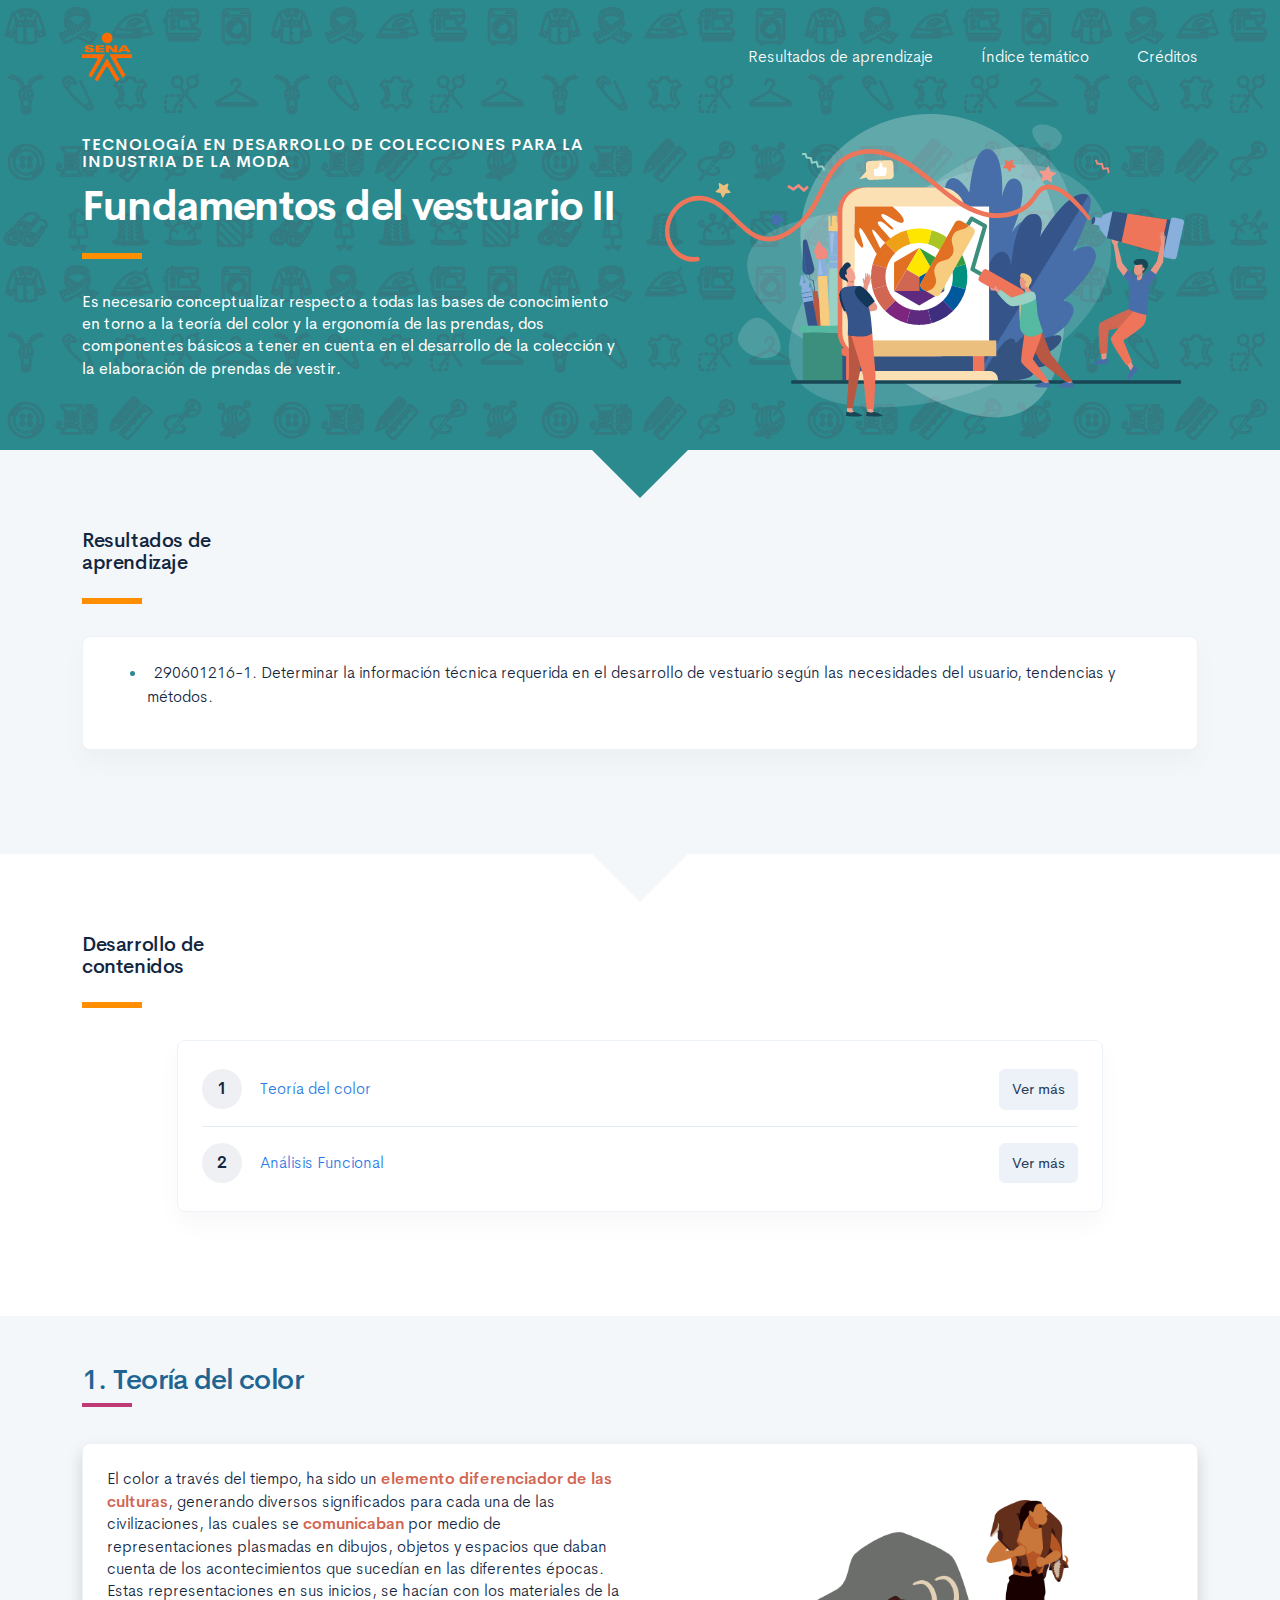
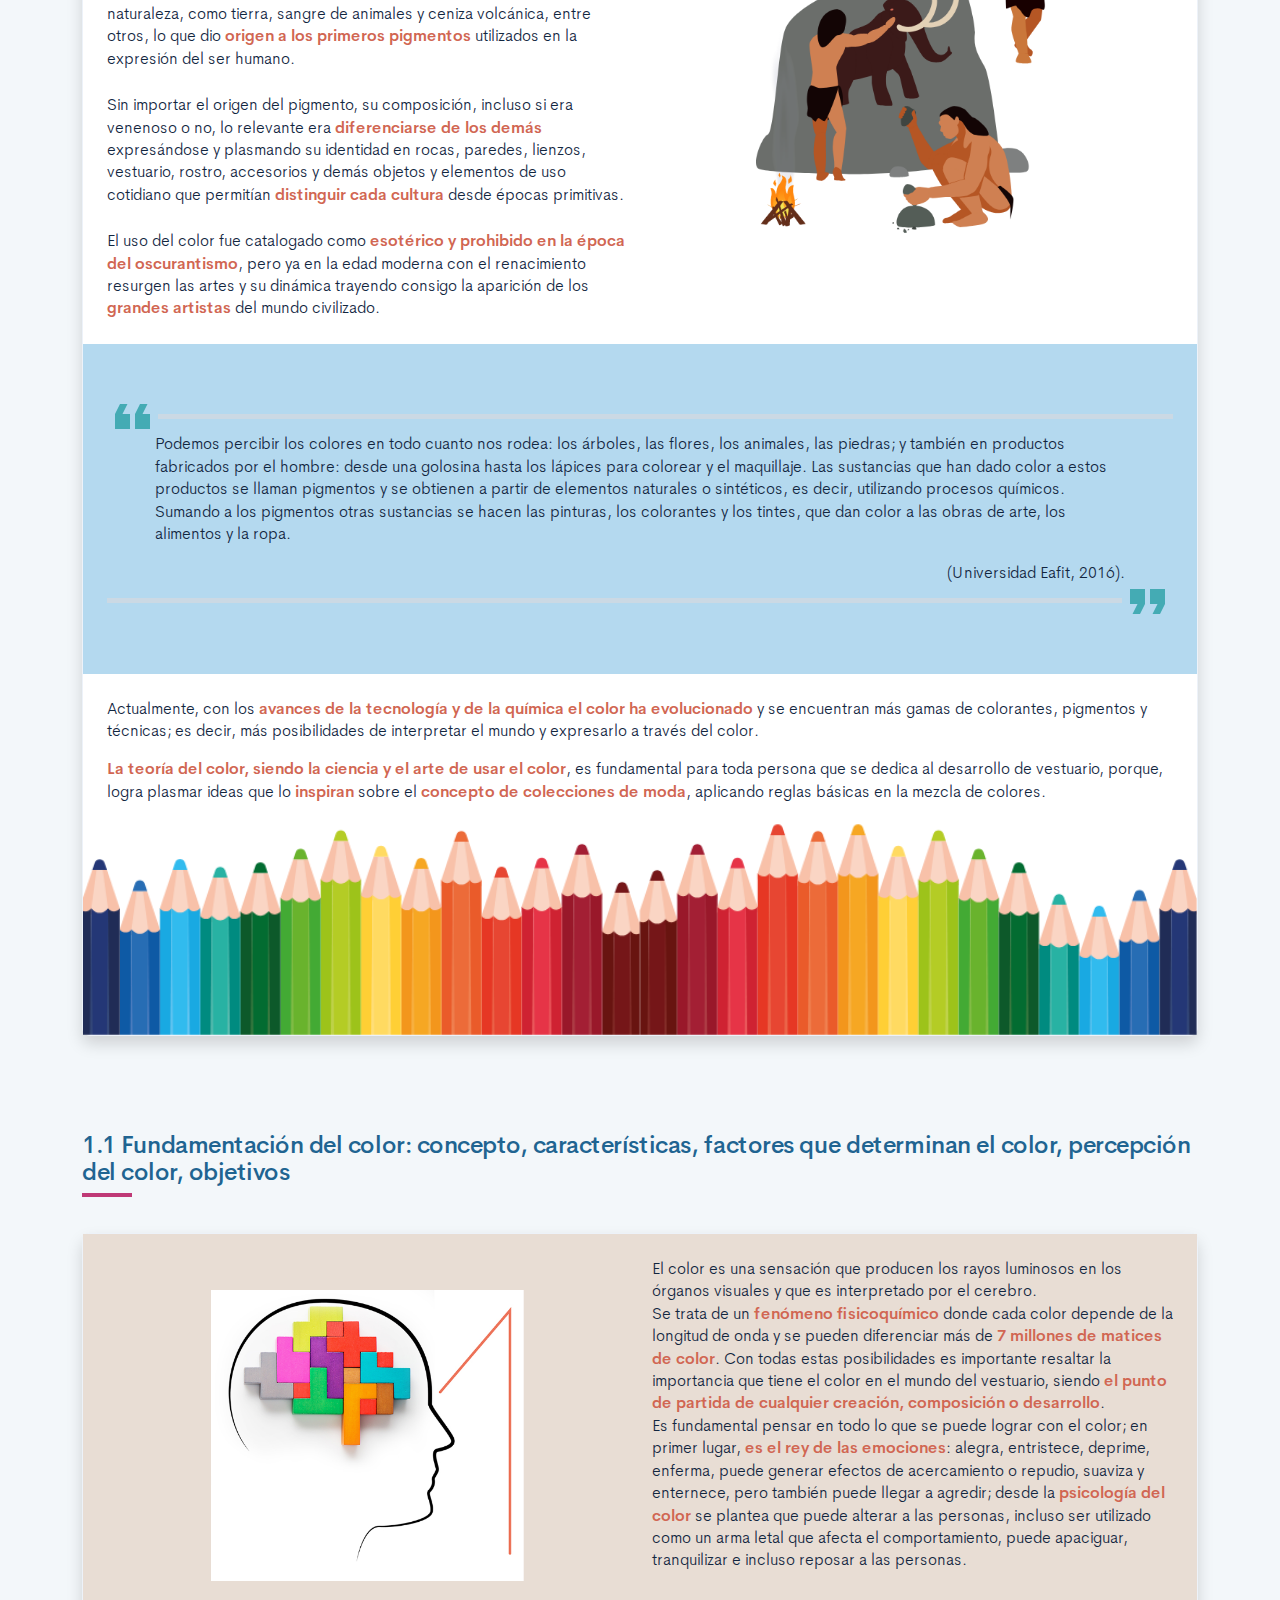
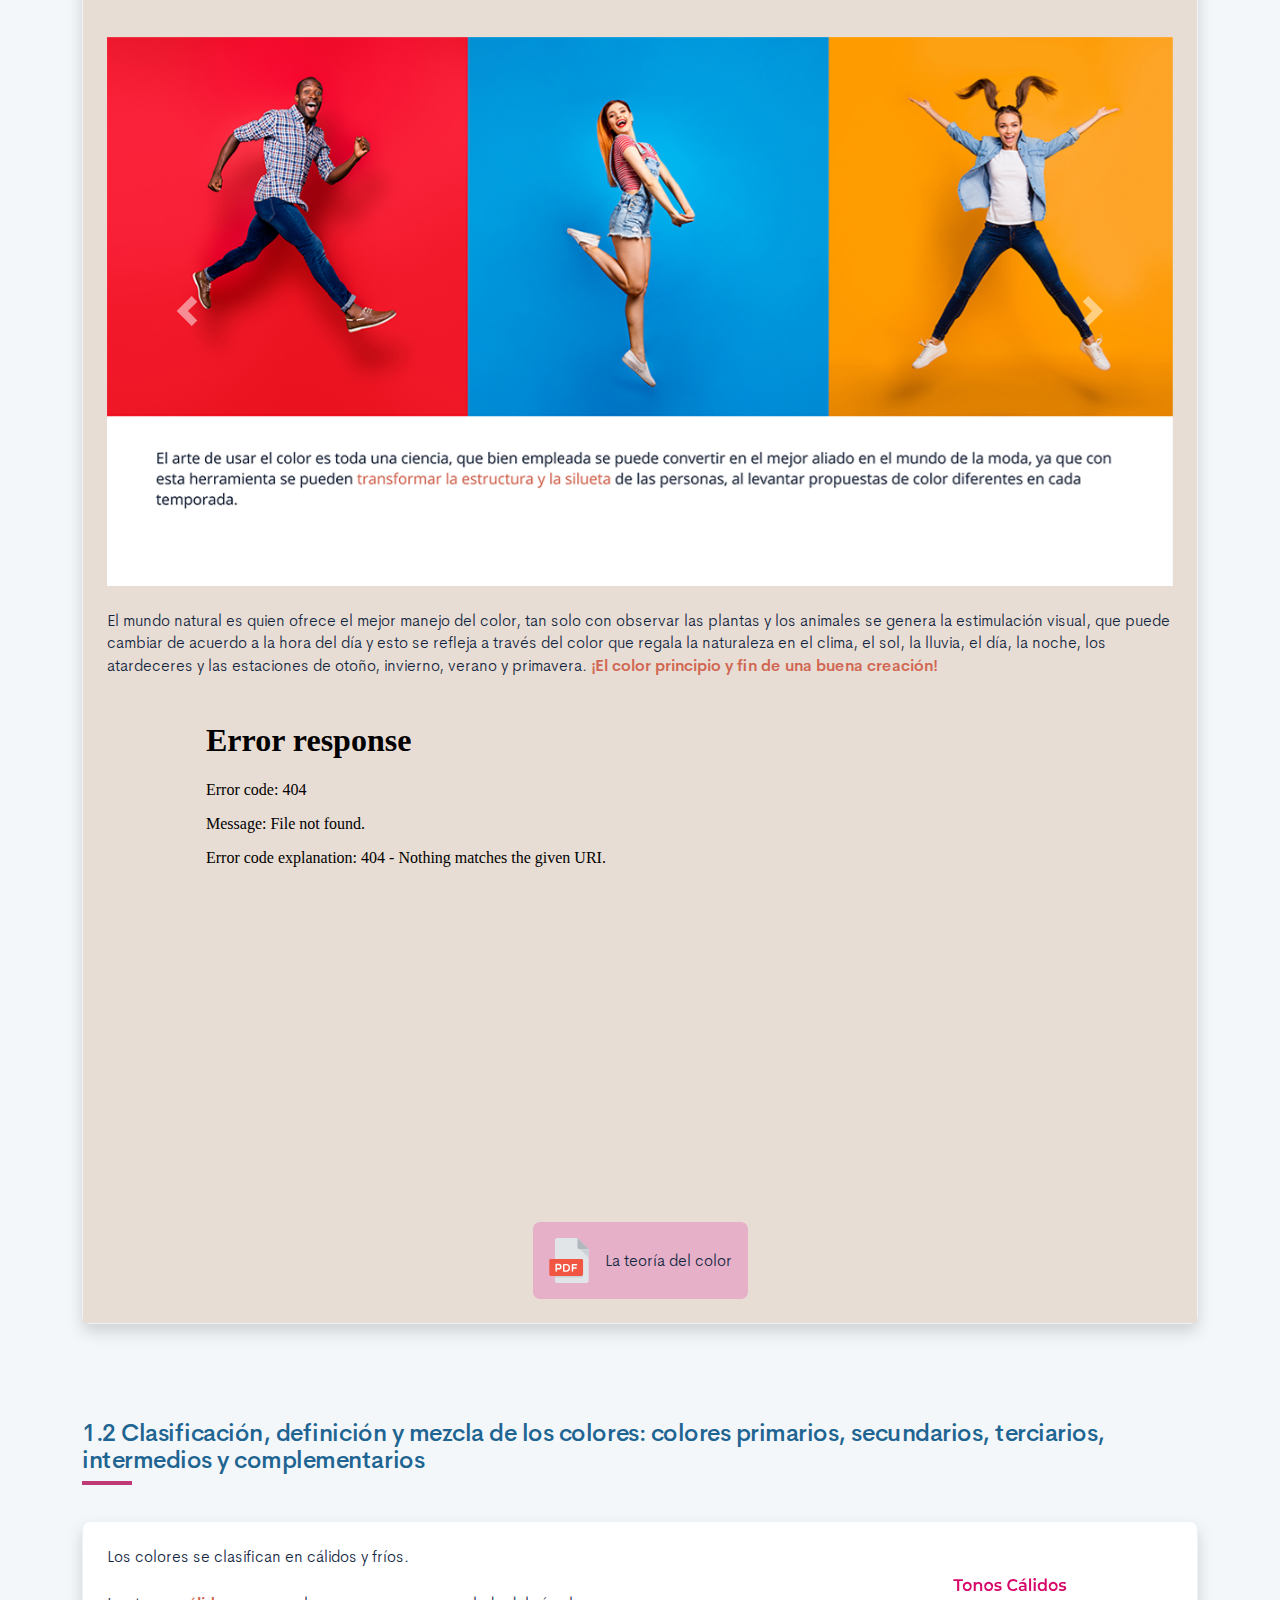
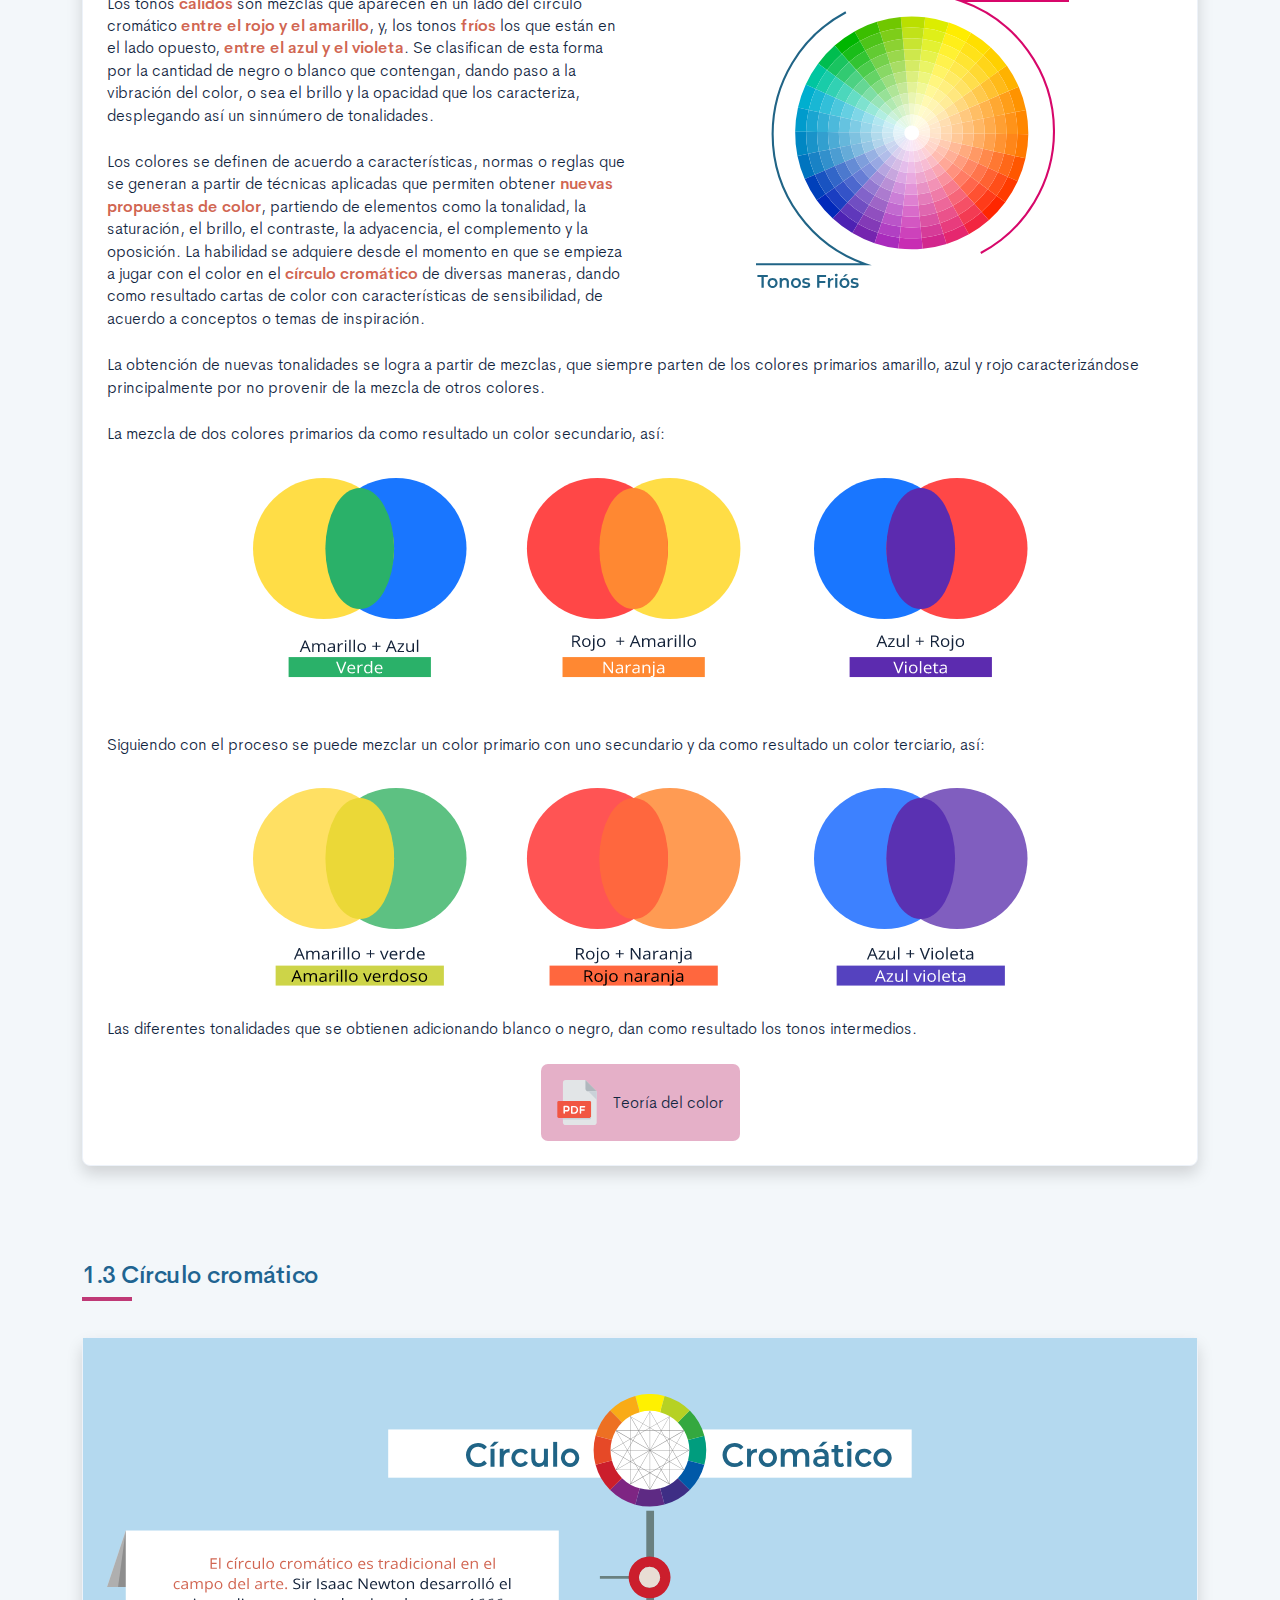
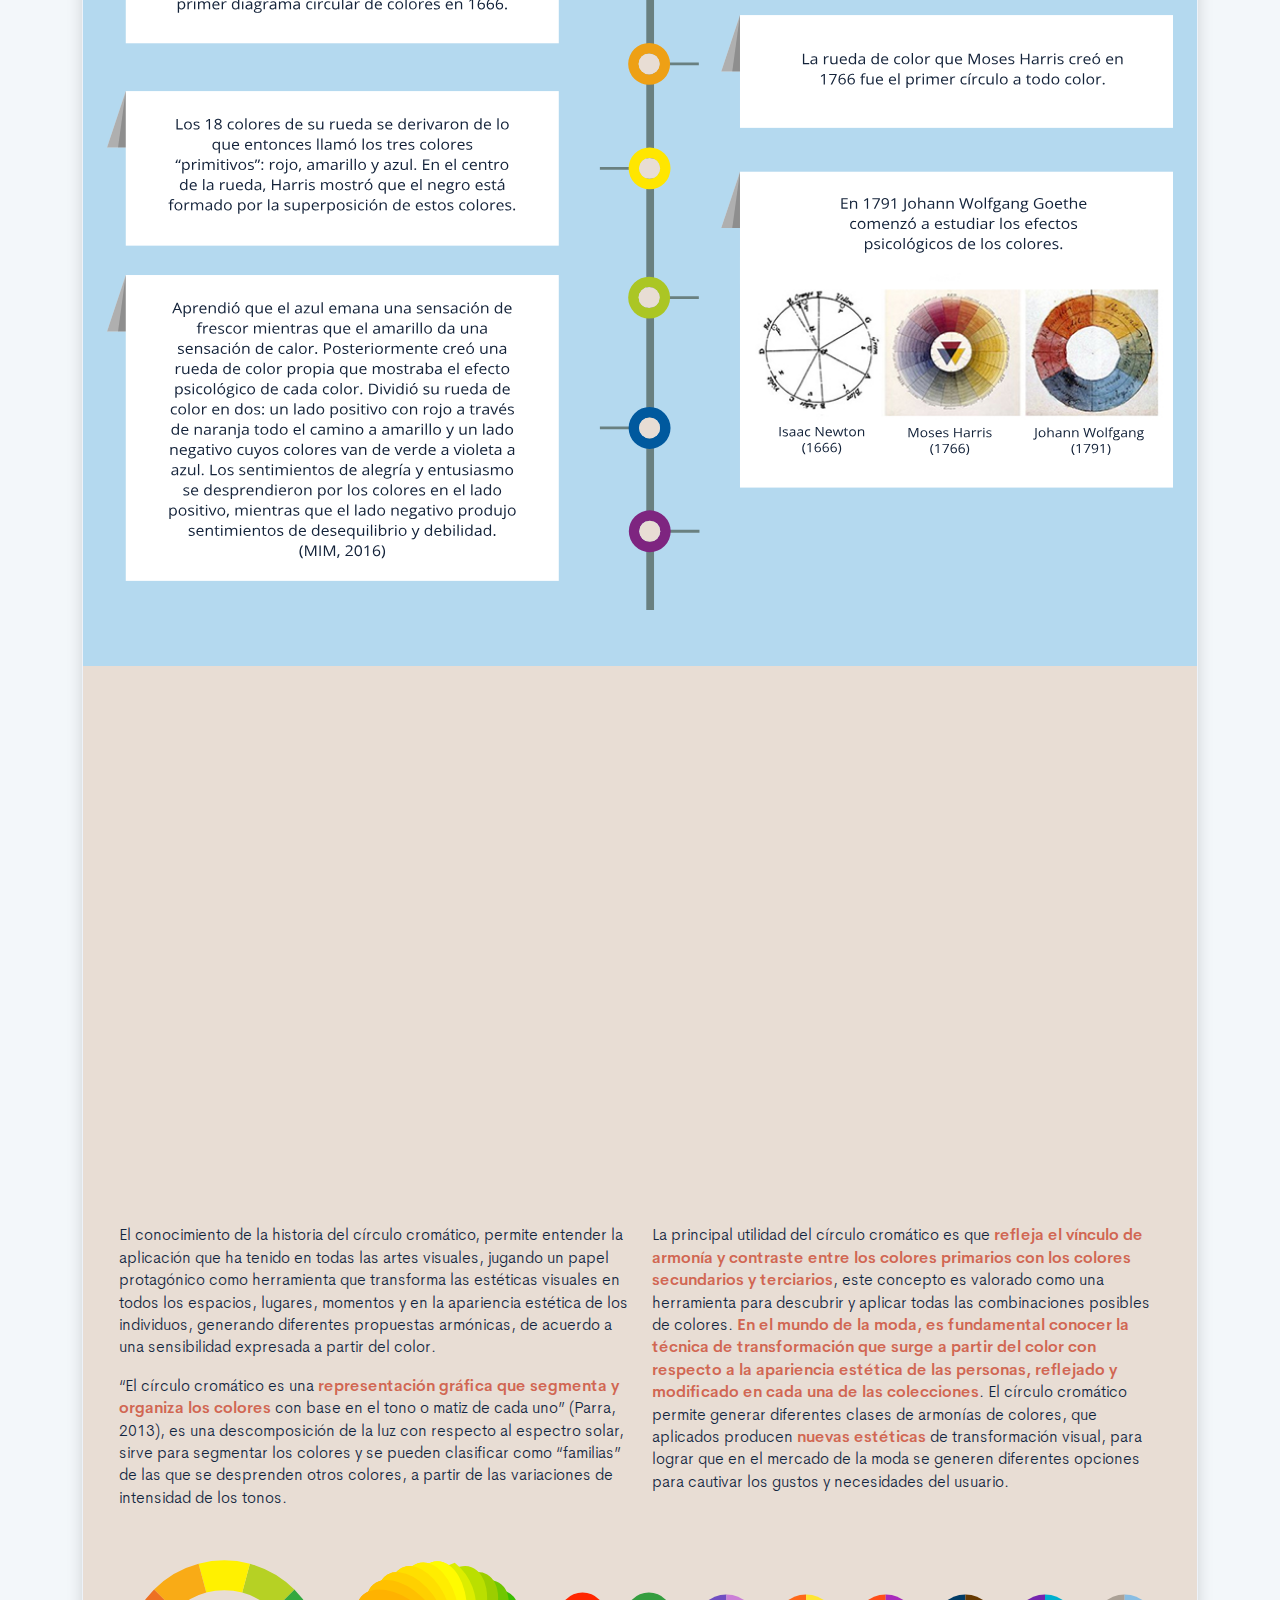
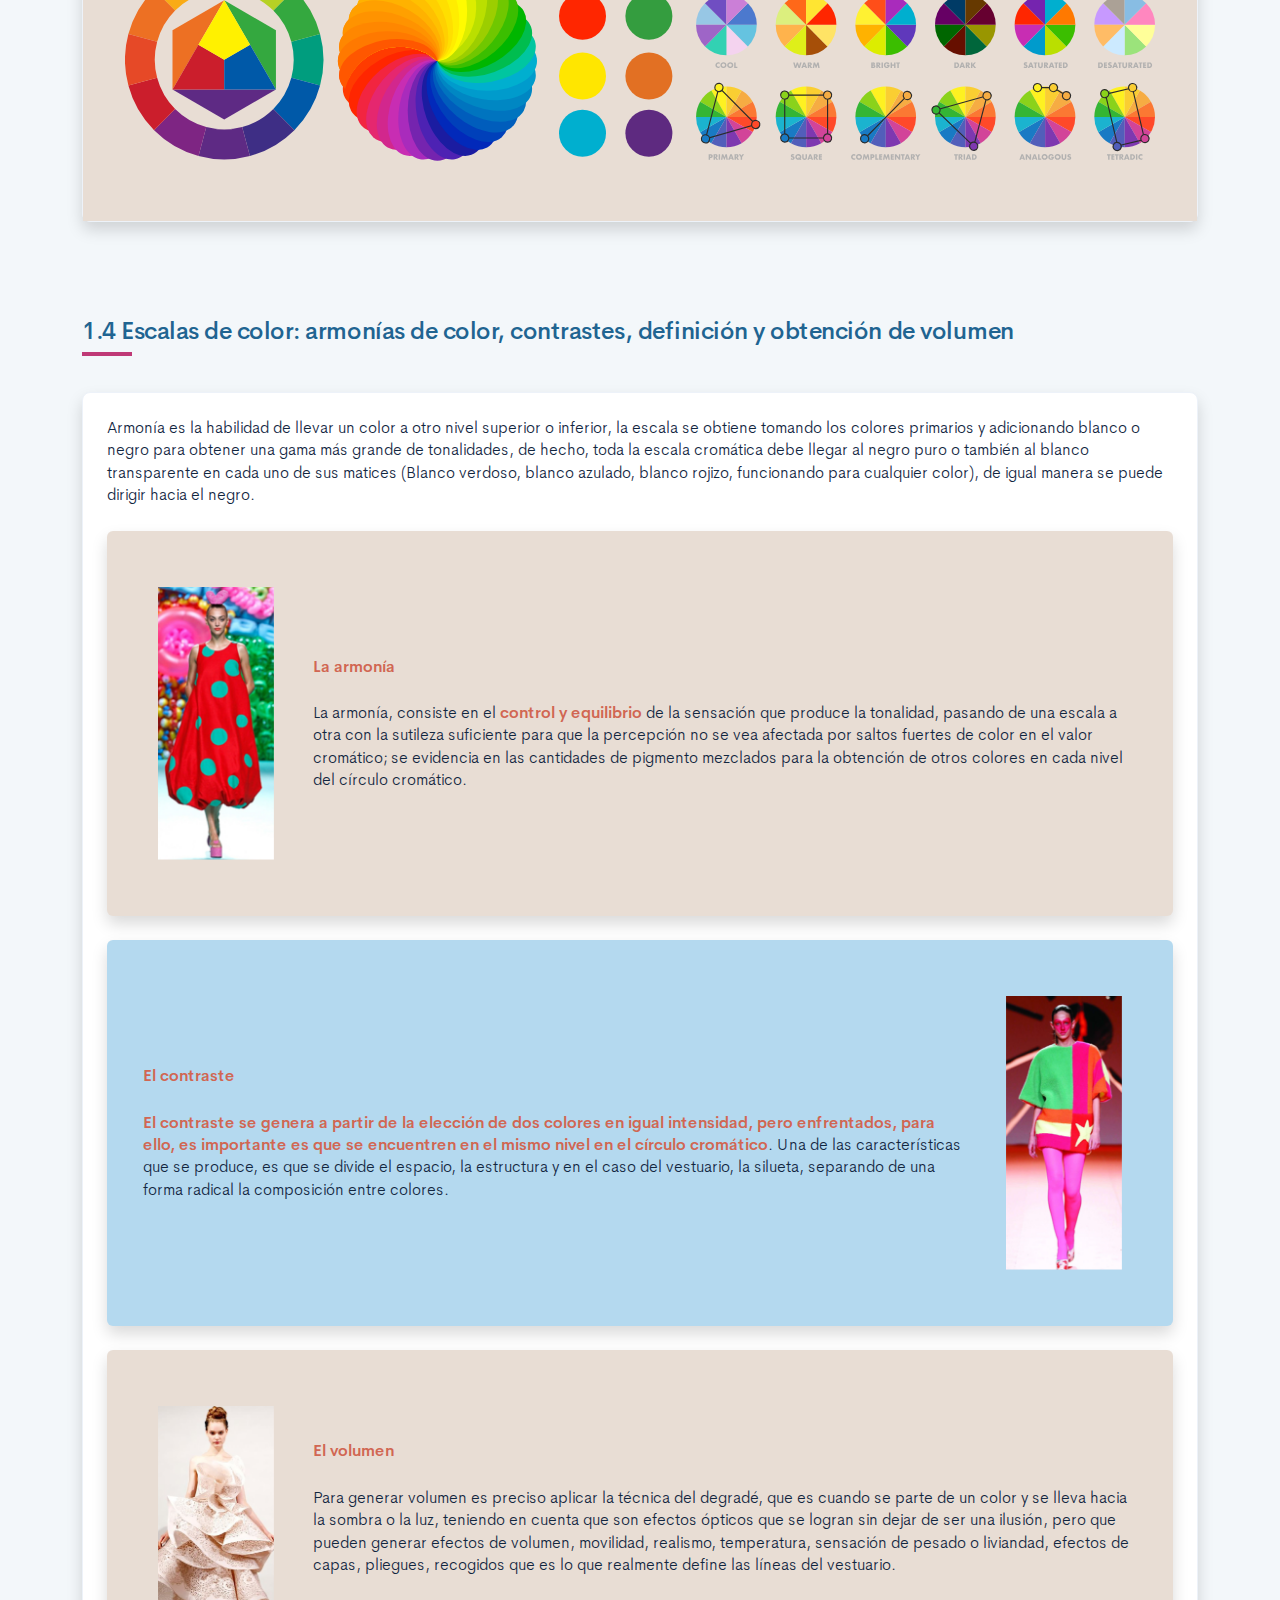
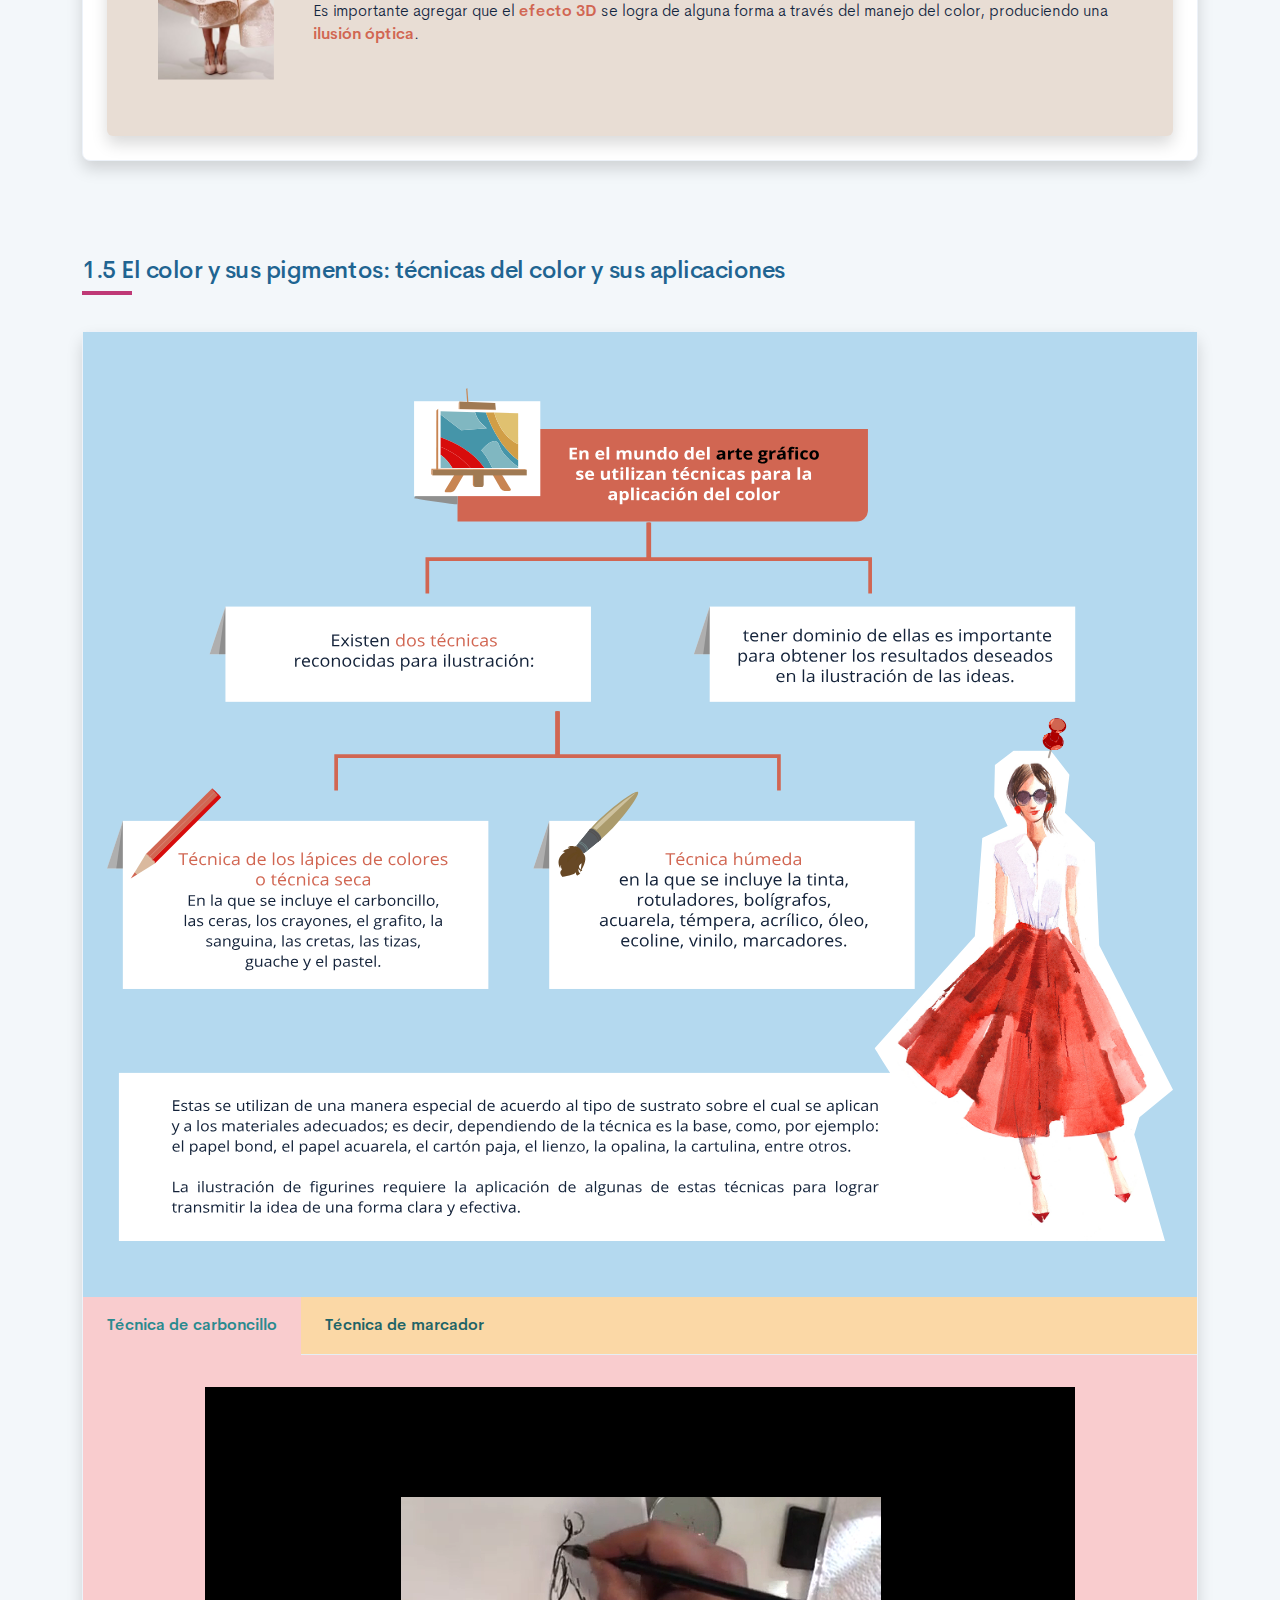
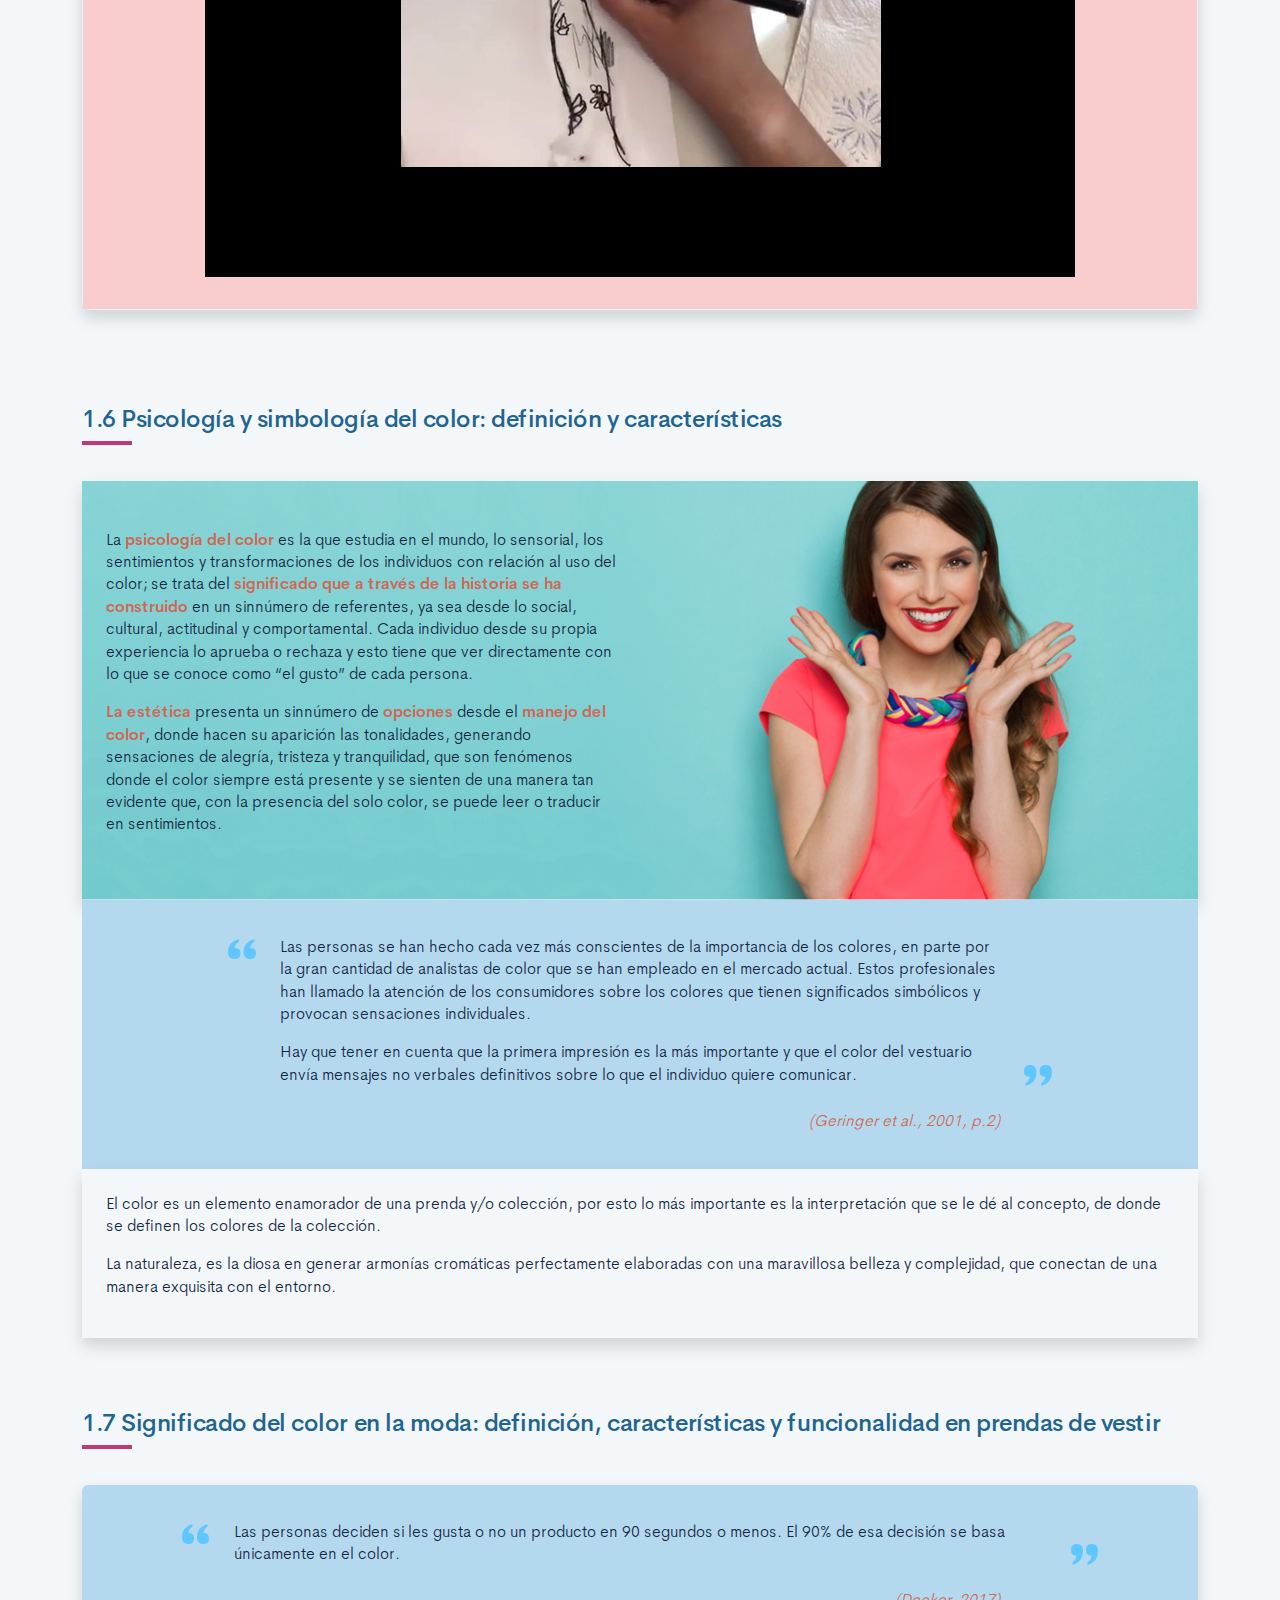
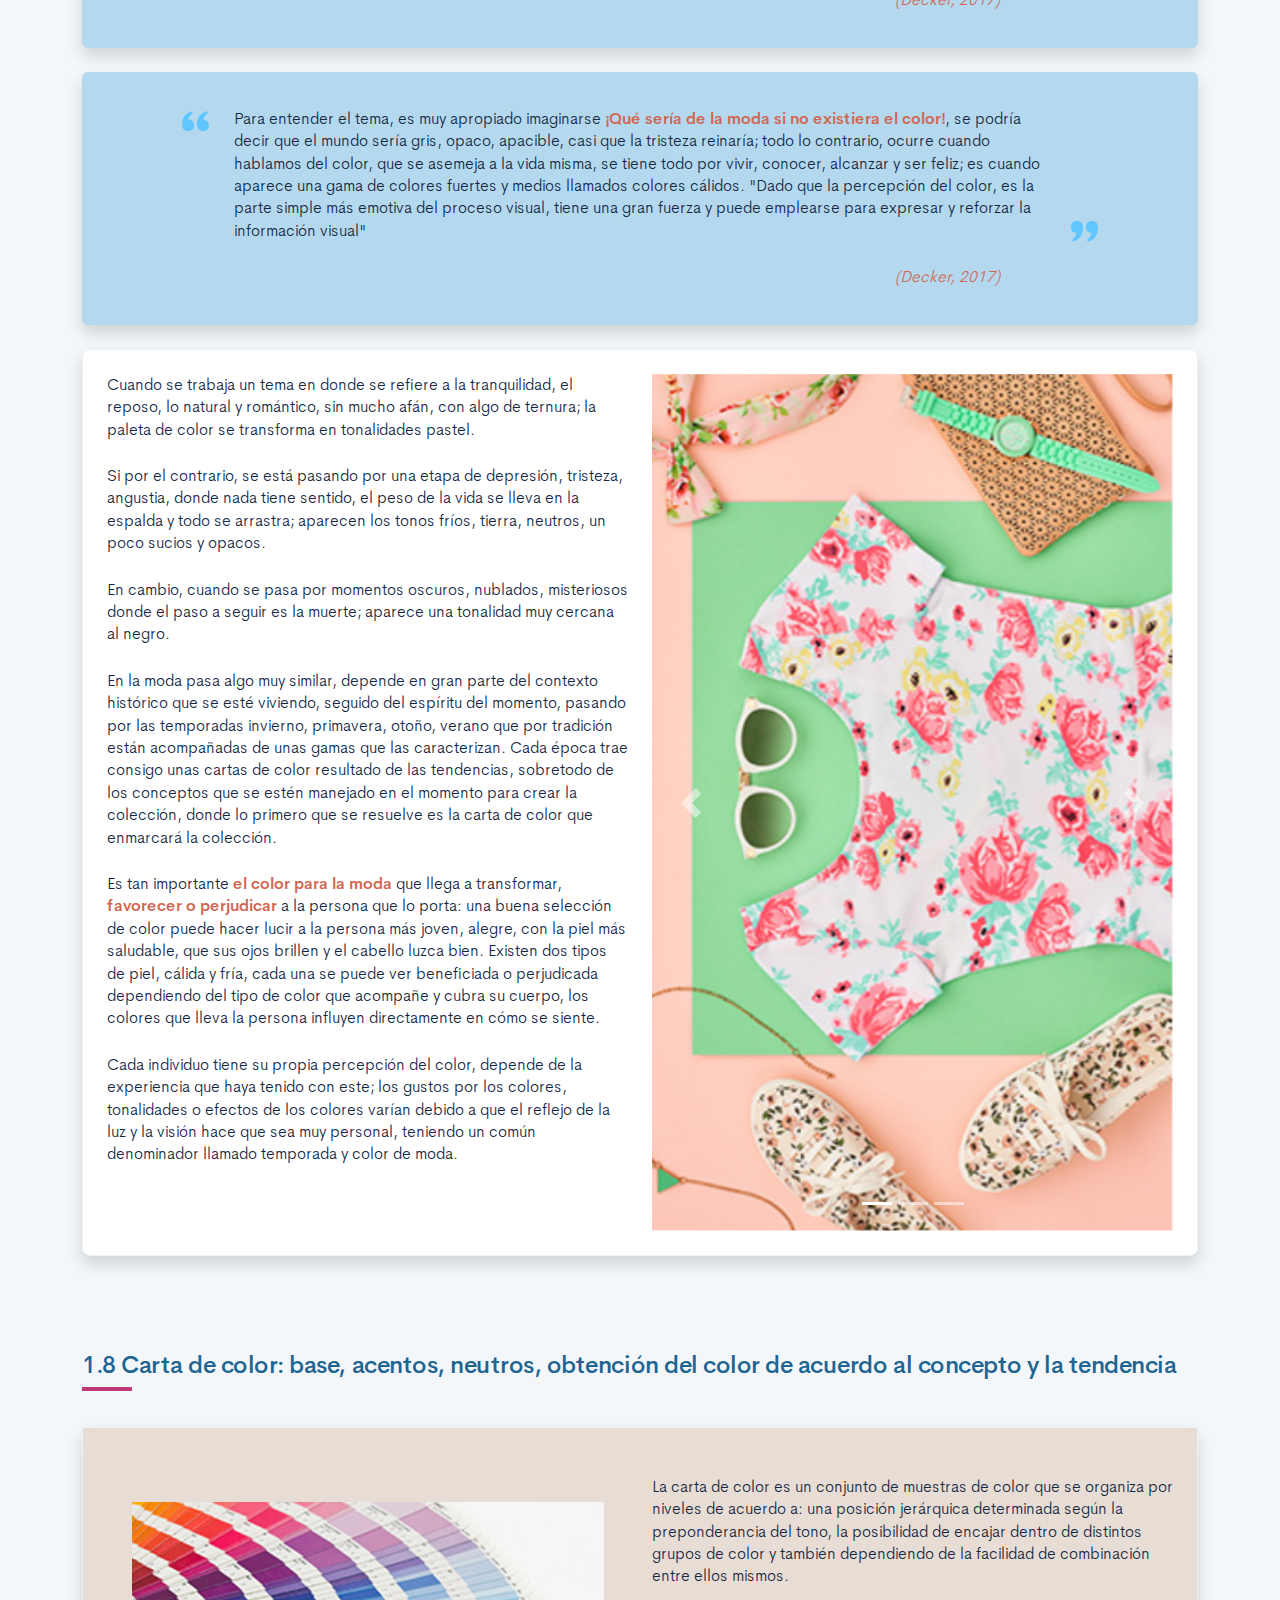
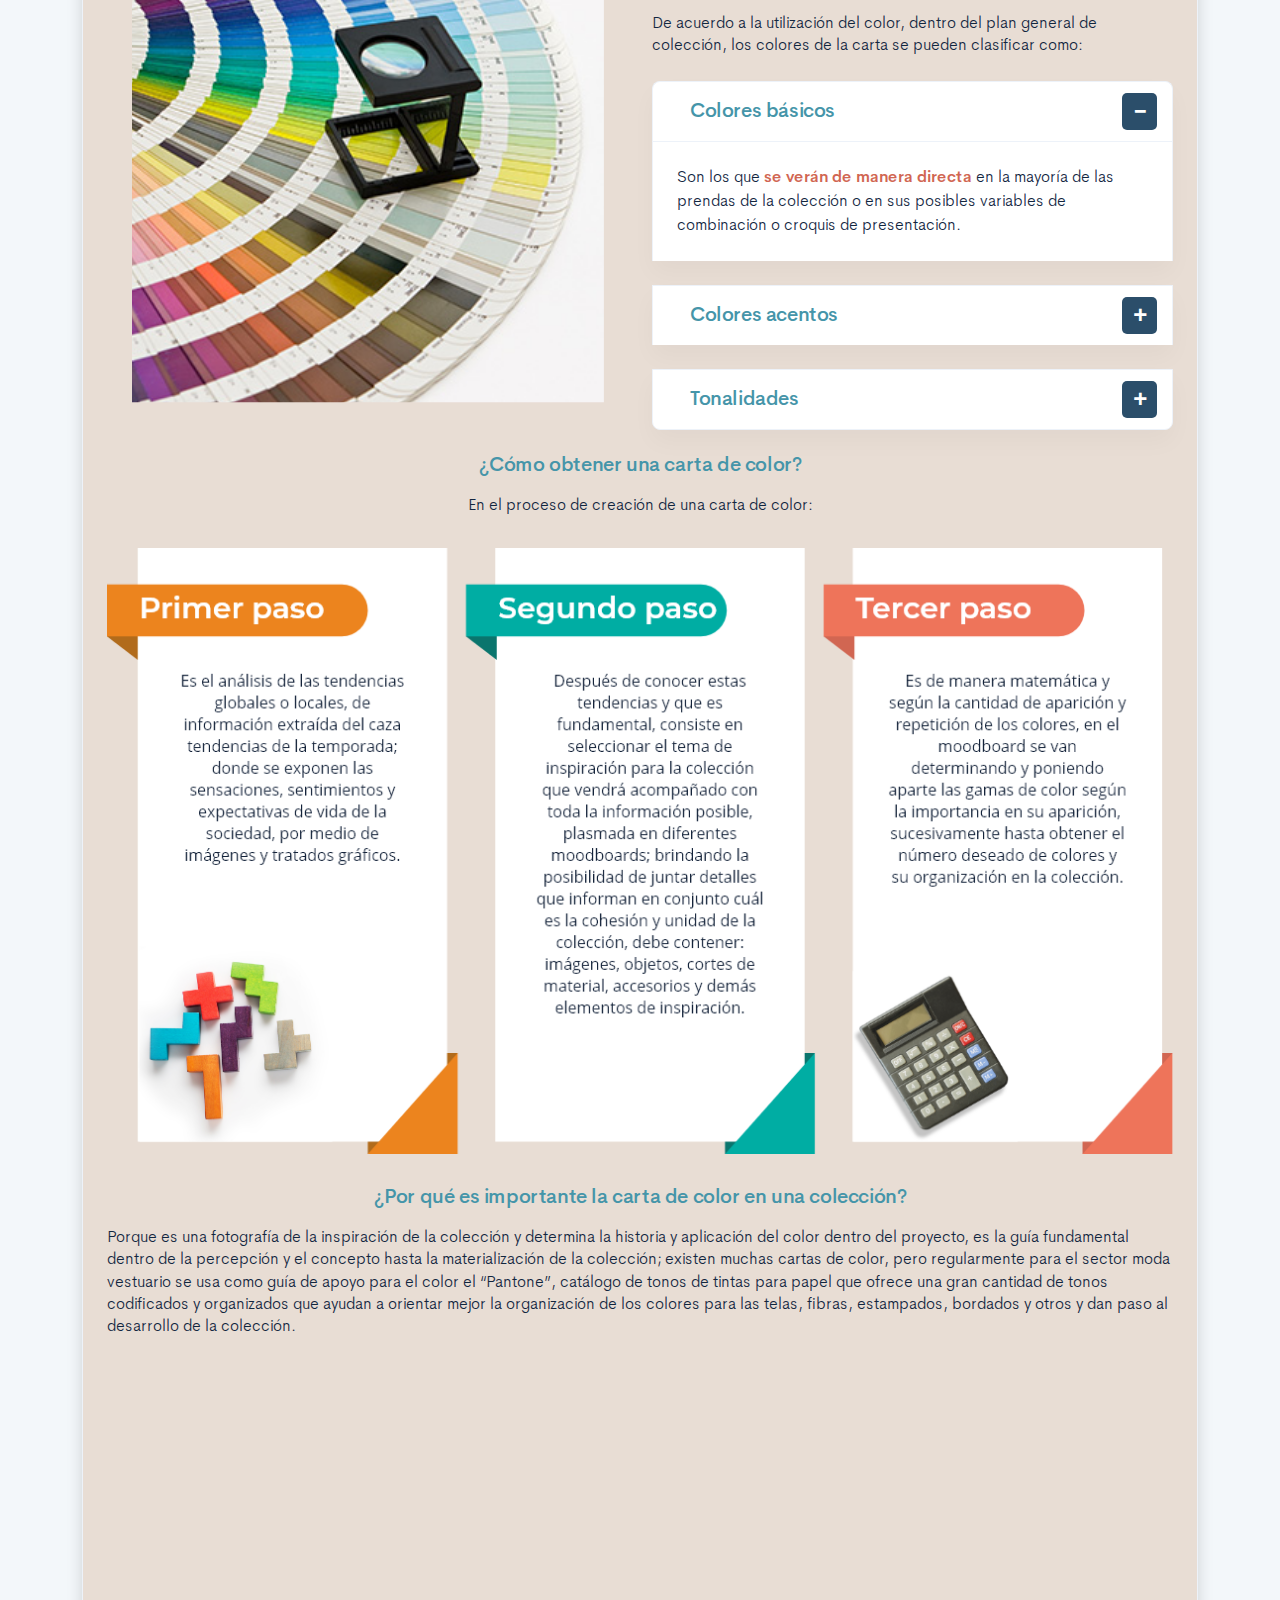
==== public/material.html @ 7e15c2d4 "Desarrollo" ====
<!DOCTYPE html>
<html lang="es">
    <head>
        <meta charset="UTF-8">
        <meta name="viewport" content="width=device-width, user-scalable=no, initial-scale=1.0, maximum-scale=1.0, minimum-scale=1.0">
        <title>Fundamentos del vestuario II</title>
        <meta meta name="description" content="Es necesario conceptualizar respecto a todas las bases de conocimiento en torno a la teoría del color y la ergonomía de las prendas, dos componentes básicos a tener en cuenta en el desarrollo de la colección y la elaboración de prendas de vestir.">
        <link rel="icon" type="image/svg+xml" href="assets/images/logos/senaLogo.svg">
        <link rel="stylesheet" href="assets/fonts/feather/feather.css">
        <link rel="stylesheet" href="assets/fonts/fontawesome/css/font-awesome.css">
        <link href="assets/css/fancybox.css" rel="stylesheet">
        <link href="assets/css/animate.css" rel="stylesheet">
        <link rel="stylesheet" href="assets/css/main.css">
    </head>
    <body class="theme-dark page-header-textura" id="page-home">
        <header class="curso-presentacion page-header" id="CursoPresentacion">
            <div class="page-textura">
                <div class="container">
                    <div class="curso-topbar justify-content-center justify-content-md-between"><a class="curso-topbar__logo"><svg xmlns="http://www.w3.org/2000/svg" width="168.273" height="164.177" viewBox="0 0 168.273 164.177">
                                <path id="SENA_LOGO" data-name="SENA LOGO" d="M85.349,1a18.09,18.09,0,1,0,18.09,18.09h0A18.1,18.1,0,0,0,85.349,1ZM25.617,42.983a33.722,33.722,0,0,0-9.386,1.024,11.156,11.156,0,0,0-5.12,2.56A5.346,5.346,0,0,0,10.086,52.2c.683,1.707,2.56,2.9,4.608,3.584,4.437,1.536,9.386,1.877,13.994,2.731a5.1,5.1,0,0,1,2.389,1.024,1.369,1.369,0,0,1-.683,2.048,9.146,9.146,0,0,1-5.291.683A8.354,8.354,0,0,1,20.5,61.244a1.962,1.962,0,0,1-.853-2.389H9.233A7.663,7.663,0,0,0,10.6,63.463a7.59,7.59,0,0,0,4.267,2.389A28.541,28.541,0,0,0,23.4,66.876,52.426,52.426,0,0,0,35,66.023a11.043,11.043,0,0,0,5.8-2.9,5.358,5.358,0,0,0-1.365-8.533,21.267,21.267,0,0,0-5.8-2.048c-3.072-.683-5.973-1.024-9.045-1.536a9.114,9.114,0,0,1-3.072-.853,1.226,1.226,0,0,1,0-2.219,9.369,9.369,0,0,1,4.437-.683,10.554,10.554,0,0,1,4.608.853A1.877,1.877,0,0,1,31.59,49.81h9.9a5.669,5.669,0,0,0-1.195-3.584A8.875,8.875,0,0,0,35.515,43.5c-3.584-.341-6.827-.512-9.9-.512Zm21.333.683V67.217H75.792V62.1H57.531V57.489H73.744V52.54H57.531V48.786H75.109v-5.12Zm47.615,0H81.253V67.217H91.322V51.346l13.824,15.872h13.824V43.666H108.9v15.7Zm42.495,0L120.676,67.217h10.581l2.56-4.267H150.2l2.389,4.267h11.776l-15.53-23.551ZM142.35,49.3l5.12,8.533h-10.41ZM.7,74.044l.171,12.8L49,86.673c2.389.512,3.925,2.048,3.413,5.8l-29.7,51.711,9.557,9.045L78.01,74.044Zm91.646,0L137.4,152.89l9.9-8.874L117.433,92.3c-.512-3.584.853-5.291,3.413-5.8l48.127.171V74.044ZM84.837,87.185,42.512,159.546l11.264,5.461,28.159-47.615a4.283,4.283,0,0,1,2.9-1.195,4.681,4.681,0,0,1,3.072,1.195l28.159,47.786,11.605-5.973Z" transform="translate(-0.7 -1)" fill="#FF6B00" />
                            </svg>
                        </a><a class="curso-topbar__menubar collapsed btn-menu-responsive d-none" data-toggle="collapse" href="#curso-topbar__nav" aria-expanded="false"><span></span><span></span><span></span></a>
                        <nav class="curso-topbar__nav collapse show d-none d-md-block" id="curso-topbar__nav">
                            <ul class="curso-topbar__list">
                                <li class="curso-topbar__item"><a class="curso-topbar__link text-white" href="#ResultadosAprendizaje"><span>Resultados de aprendizaje</span></a></li>
                                <li class="curso-topbar__item"><a class="curso-topbar__link text-white" href="#IndiceTematico"><span>Índice temático</span></a></li>
                                <li class="curso-topbar__item"><a class="curso-topbar__link text-white" href="#Creditos"><span>Créditos</span></a></li>
                            </ul>
                        </nav>
                    </div>
                    <div class="curso-portada">
                        <div class="row align-items-center">
                            <div class="col-12 col-lg-6">
                                <h3 class="curso-subtitulo" id="curso-titulo-componente">Tecnología en desarrollo de colecciones para la industria de la moda</h3>
                                <h1 class="curso-titulo" id="curso-titulo-tema">Fundamentos del vestuario II</h1>
                                <div class="brand-line-primary"></div>
                                <p class="curso-descripcion">Es necesario conceptualizar respecto a todas las bases de conocimiento en torno a la teoría del color y la ergonomía de las prendas, dos componentes básicos a tener en cuenta en el desarrollo de la colección y la elaboración de prendas de vestir.</p>
                            </div>
                            <div class="col-12 col-lg-6 text-center">
                                <div class="d-none d-lg-block"><img class="curso-imagen" src="assets/images/header/header_media.png" /></div>
                            </div>
                        </div>
                    </div>
                </div>
            </div>
        </header>
        <section class="curso-resultados section bg-base-light" id="ResultadosAprendizaje">
            <div class="container">
                <h2> Resultados de <br>aprendizaje</h2>
                <div class="brand-line-primary"></div>
                <div class="card resultado-item">
                    <div class="card-body">
                        <ul class="bg-color-dark">
                            <li><span>290601216-1. Determinar la información técnica requerida en el desarrollo de vestuario según las necesidades del usuario, tendencias y métodos.</span></li>
                        </ul>
                    </div>
                </div>
            </div>
        </section>
        <section class="curso-indice-tematico section" id="IndiceTematico">
            <div class="container">
                <h2>Desarrollo de <br>contenidos</h2>
                <div class="brand-line-primary"></div>
                <div class="row justify-content-center">
                    <div class="col-12 col-sm-10">
                        <div class="card wow flipInX" data-wow-delay=".4s">
                            <div class="card-body">
                                <ul class="list-group list-group-flush list my-n3 nav-temas">
                                    <li class="list-group-item nav-tema-item">
                                        <div class="row align-items-center">
                                            <div class="col-auto">
                                                <div class="avatar avatar-sm"><span class="nav-tema-item__icon avatar-title font-size-lg bg-secondary-soft rounded-circle text-primary font-weight-bold">1</span></div>
                                            </div>
                                            <div class="col ml-n2"><span class="nav-tema-item__titulo"> <a href="main.html#page/#tema-1/">Teoría del color</a></span></div>
                                            <div class="col-auto"> <a class="btn btn-light nav-tema-item__btn" href="main.html#page/#tema-1/">Ver más</a></div>
                                        </div>
                                    </li>
                                    <li class="list-group-item nav-tema-item">
                                        <div class="row align-items-center">
                                            <div class="col-auto">
                                                <div class="avatar avatar-sm"><span class="nav-tema-item__icon avatar-title font-size-lg bg-secondary-soft rounded-circle text-primary font-weight-bold">2</span></div>
                                            </div>
                                            <div class="col ml-n2"><span class="nav-tema-item__titulo"> <a href="main.html#page/#tema-2/">Análisis Funcional</a></span></div>
                                            <div class="col-auto"> <a class="btn btn-light nav-tema-item__btn" href="main.html#page/#tema-2/">Ver más</a></div>
                                        </div>
                                    </li>
                                </ul>
                            </div>
                        </div>
                    </div>
                </div>
            </div>
        </section>
        <section id="mainContent">
            <div id="tema-1">
                <div class="container" id="teoria">
                    <div class="header-ecored">
                        <h1>1. Teoría del color</h1>
                    </div>
                    <div class="card shadow">
                        <div class="card-body">
                            <div class="row">
                                <div class="col-12 col-md-6">
                                    <p>El color a través del tiempo, ha sido un <b class="txt-color1">elemento diferenciador de las culturas</b>, generando diversos significados para cada una de las civilizaciones, las cuales se <b class="txt-color1">comunicaban</b> por medio de representaciones plasmadas en dibujos, objetos y espacios que daban cuenta de los acontecimientos que sucedían en las diferentes épocas. Estas representaciones en sus inicios, se hacían con los materiales de la naturaleza, como tierra, sangre de animales y ceniza volcánica, entre otros, lo que dio <b class="txt-color1">origen a los primeros pigmentos</b> utilizados en la expresión del ser humano. </p>
                                    <p class="mt-4">Sin importar el origen del pigmento, su composición, incluso si era venenoso o no, lo relevante era <b class="txt-color1">diferenciarse de los demás</b> expresándose y plasmando su identidad en rocas, paredes, lienzos, vestuario, rostro, accesorios y demás objetos y elementos de uso cotidiano que permitían <b class="txt-color1">distinguir cada cultura</b> desde épocas primitivas.</p>
                                    <p class="mt-4">El uso del color fue catalogado como <b class="txt-color1">esotérico y prohibido en la época del oscurantismo</b>, pero ya en la edad moderna con el renacimiento resurgen las artes y su dinámica trayendo consigo la aparición de los <b class="txt-color1">grandes artistas</b> del mundo civilizado.</p>
                                </div>
                                <div class="col-12 col-md-6"><img class="img-fluid img-a" src="assets/images/pages/img1.png" style="max-width: 60%"></div>
                            </div>
                        </div>
                        <div class="row bg-color1 mx-0">
                            <div class="col-12 p-4">
                                <div class="quote my-5">
                                    <div class="quote__bar">
                                        <div class="quote__bar__icon"><img src="assets/images/icons/quote_01.svg"></div>
                                        <div class="quote__bar__hr"></div>
                                    </div>
                                    <div class="quote__text">
                                        <p>Podemos percibir los colores en todo cuanto nos rodea: los árboles, las flores, los animales, las piedras; y también en productos fabricados por el hombre: desde una golosina hasta los lápices para colorear y el maquillaje. Las sustancias que han dado color a estos productos se llaman pigmentos y se obtienen a partir de elementos naturales o sintéticos, es decir, utilizando procesos químicos. Sumando a los pigmentos otras sustancias se hacen las pinturas, los colorantes y los tintes, que dan color a las obras de arte, los alimentos y la ropa.</p>
                                        <p class="text-right mb-0">(Universidad Eafit, 2016).</p>
                                    </div>
                                    <div class="quote__bar">
                                        <div class="quote__bar__hr"></div>
                                        <div class="quote__bar__icon"><img src="assets/images/icons/quote_02.svg"></div>
                                    </div>
                                </div>
                            </div>
                        </div>
                        <div class="row bg-color2 mx-0">
                            <div class="col-12 px-4 py-4 pt-md-4 pb-md-8">
                                <p>Actualmente, con los <b class="txt-color1">avances de la tecnología y de la química el color ha evolucionado</b> y se encuentran más gamas de colorantes, pigmentos y técnicas; es decir, más posibilidades de interpretar el mundo y expresarlo a través del color.</p>
                                <p><b class="txt-color1">La teoría del color, siendo la ciencia y el arte de usar el color</b>, es fundamental para toda persona que se dedica al desarrollo de vestuario, porque, logra plasmar ideas que lo <b class="txt-color1">inspiran</b> sobre el <b class="txt-color1">concepto de colecciones de moda</b>, aplicando reglas básicas en la mezcla de colores.</p>
                            </div>
                        </div>
                    </div><br id="fundamentacion">
                    <div class="header-ecored">
                        <h2>1.1 Fundamentación del color: concepto, características, factores que determinan el color, percepción del color, objetivos</h2>
                    </div>
                    <div class="card shadow">
                        <div class="card-body bg-color3">
                            <div class="row">
                                <div class="col-12 col-md-6"><img class="img-fluid img-a" src="assets/images/pages/img3.png" style="max-width: 60%"></div>
                                <div class="col-12 col-md-6">
                                    <p>El color es una sensación que producen los rayos luminosos en los órganos visuales y que es interpretado por el cerebro. </p>
                                    <p>Se trata de un <b class="txt-color1">fenómeno fisicoquímico</b> donde cada color depende de la longitud de onda y se pueden diferenciar más de <b class="txt-color1">7 millones de matices de color</b>. Con todas estas posibilidades es importante resaltar la importancia que tiene el color en el mundo del vestuario, siendo <b class="txt-color1">el punto de partida de cualquier creación, composición o desarrollo</b>. </p>
                                    <p>Es fundamental pensar en todo lo que se puede lograr con el color; en primer lugar, <b class="txt-color1">es el rey de las emociones</b>: alegra, entristece, deprime, enferma, puede generar efectos de acercamiento o repudio, suaviza y enternece, pero también puede llegar a agredir; desde la <b class="txt-color1">psicología del color</b> se plantea que puede alterar a las personas, incluso ser utilizado como un arma letal que afecta el comportamiento, puede apaciguar, tranquilizar e incluso reposar a las personas. </p>
                                </div>
                            </div>
                            <div class="row mt-4">
                                <div class="col-12">
                                    <div class="carousel slide" id="carouselExampleIndicators" data-ride="carousel">
                                        <ol class="carousel-indicators">
                                            <li class="active" data-target="#carouselExampleIndicators" data-slide-to="0"></li>
                                            <li data-target="#carouselExampleIndicators" data-slide-to="1"></li>
                                            <li data-target="#carouselExampleIndicators" data-slide-to="2"></li>
                                            <li data-target="#carouselExampleIndicators" data-slide-to="3"></li>
                                        </ol>
                                        <div class="carousel-inner">
                                            <div class="carousel-item active"><img class="d-block w-100" src="assets/images/pages/img4.png" alt="0"></div>
                                            <div class="carousel-item"><img class="d-block w-100" src="assets/images/pages/img5.png" alt="1"></div>
                                            <div class="carousel-item"><img class="d-block w-100" src="assets/images/pages/img6.png" alt="2"></div>
                                            <div class="carousel-item"><img class="d-block w-100" src="assets/images/pages/img7.png" alt="3"></div>
                                        </div><a class="carousel-control-prev" href="#carouselExampleIndicators" role="button" data-slide="prev"><span class="carousel-control-prev-icon" aria-hidden="true"></span><span class="sr-only">Previous</span></a><a class="carousel-control-next" href="#carouselExampleIndicators" role="button" data-slide="next"><span class="carousel-control-next-icon" aria-hidden="true"></span><span class="sr-only">Next</span></a>
                                    </div>
                                </div>
                            </div>
                            <div class="row mt-4 justify-content-center">
                                <div class="col-12">
                                    <p>El mundo natural es quien ofrece el mejor manejo del color, tan solo con observar las plantas y los animales se genera la estimulación visual, que puede cambiar de acuerdo a la hora del día y esto se refleja a través del color que regala la naturaleza en el clima, el sol, la lluvia, el día, la noche, los atardeceres y las estaciones de otoño, invierno, verano y primavera. <b class="txt-color1">¡El color principio y fin de una buena creación!</b></p>
                                </div>
                                <div class="col-10 mt-4">
                                    <div class="embed-responsive embed-responsive-16by9"><iframe class="embed-responsive-item" width="560" height="315" src="media/documentos/Anexo_1_Mas_alla_de_los_sueños.mp4" frameborder="0" allow="accelerometer; encrypted-media; gyroscope; picture-in-picture" allowfullscreen=""></iframe></div>
                                </div>
                                <section class="mt-4">
                                    <div class="row justify-content-center">
                                        <div class="col-auto"><a class="media-link" href="media/documentos/Anexo_2_Teoria_del_Color.pdf" target="_blank"><img class="media-link-icon" src="assets/images/icons/icon_pdf.svg" alt="">
                                                <div class="media-link-title">
                                                    <p>La teoría del color</p>
                                                </div>
                                            </a></div>
                                    </div>
                                </section>
                            </div>
                        </div>
                    </div><br id="clasificacion">
                    <div class="header-ecored">
                        <h2>1.2 Clasificación, definición y mezcla de los colores: colores primarios, secundarios, terciarios, intermedios y complementarios</h2>
                    </div>
                    <div class="card shadow">
                        <div class="card-body">
                            <div class="row">
                                <div class="col-12 col-md-6">
                                    <p>Los colores se clasifican en cálidos y fríos.</p>
                                    <p class="mt-4">Los tonos <b class="txt-color1">cálidos</b> son mezclas que aparecen en un lado del círculo cromático <b class="txt-color1">entre el rojo y el amarillo</b>, y, los tonos <b class="txt-color1">fríos</b> los que están en el lado opuesto, <b class="txt-color1">entre el azul y el violeta</b>. Se clasifican de esta forma por la cantidad de negro o blanco que contengan, dando paso a la vibración del color, o sea el brillo y la opacidad que los caracteriza, desplegando así un sinnúmero de tonalidades.</p>
                                    <p class="mt-4">Los colores se definen de acuerdo a características, normas o reglas que se generan a partir de técnicas aplicadas que permiten obtener <b class="txt-color1">nuevas propuestas de color</b>, partiendo de elementos como la tonalidad, la saturación, el brillo, el contraste, la adyacencia, el complemento y la oposición. La habilidad se adquiere desde el momento en que se empieza a jugar con el color en el <b class="txt-color1">círculo cromático</b> de diversas maneras, dando como resultado cartas de color con características de sensibilidad, de acuerdo a conceptos o temas de inspiración.</p>
                                </div>
                                <div class="col-12 col-md-6"><img class="img-fluid img-a" src="assets/images/pages/img3.svg" style="max-width: 60%"></div>
                            </div>
                            <div class="row">
                                <div class="col-12">
                                    <p class="mt-4">La obtención de nuevas tonalidades se logra a partir de mezclas, que siempre parten de los colores primarios amarillo, azul y rojo caracterizándose principalmente por no provenir de la mezcla de otros colores.</p>
                                    <p class="mt-4">La mezcla de dos colores primarios da como resultado un color secundario, así:</p>
                                </div>
                                <div class="col-12 text-center"><img class="img-fluid img-a" src="assets/images/pages/img8.png" style="max-width: 100%"></div>
                                <div class="col-12">
                                    <p class="mt-4">Siguiendo con el proceso se puede mezclar un color primario con uno secundario y da como resultado un color terciario, así:</p>
                                </div>
                                <div class="col-12 text-center"><img class="img-fluid img-a" src="assets/images/pages/img9.png" style="max-width: 100%"></div>
                                <div class="col-12">
                                    <p>Las diferentes tonalidades que se obtienen adicionando blanco o negro, dan como resultado los tonos intermedios.</p>
                                    <section class="mt-4"></section>
                                    <div class="row justify-content-center">
                                        <div class="col-auto"><a class="media-link" href="media/documentos/Anexo_4_Teoria_del_Color.pptx" target="_blank"><img class="media-link-icon" src="assets/images/icons/icon_pdf.svg" alt="">
                                                <div class="media-link-title">
                                                    <p>Teoría del color</p>
                                                </div>
                                            </a></div>
                                    </div>
                                </div>
                            </div>
                        </div>
                    </div><br id="circulo">
                    <div class="header-ecored">
                        <h2>1.3 Círculo cromático</h2>
                    </div>
                    <div class="card shadow">
                        <div class="card-body bg-color1">
                            <div class="row">
                                <div class="col-12"><img class="img-fluid img-a" src="assets/images/pages/img4.svg" style="max-width: 100%"></div>
                            </div>
                        </div>
                        <div class="row justify-content-center p-4 bg-color3 mx-0">
                            <div class="col-10 mt-4">
                                <div class="embed-responsive embed-responsive-16by9"><iframe class="embed-responsive-item" width="560" height="315" src="https://www.youtube.com/embed/ZVIS0Bb76Sw" frameborder="0" allow="accelerometer; encrypted-media; gyroscope; picture-in-picture" allowfullscreen=""></iframe></div>
                            </div>
                            <div class="col-6 mt-4">
                                <p>El conocimiento de la historia del círculo cromático, permite entender la aplicación que ha tenido en todas las artes visuales, jugando un papel protagónico como herramienta que transforma las estéticas visuales en todos los espacios, lugares, momentos y en la apariencia estética de los individuos, generando diferentes propuestas armónicas, de acuerdo a una sensibilidad expresada a partir del color.</p>
                                <p>“El círculo cromático es una <b class="txt-color1">representación gráfica que segmenta y organiza los colores</b> con base en el tono o matiz de cada uno” (Parra, 2013), es una descomposición de la luz con respecto al espectro solar, sirve para segmentar los colores y se pueden clasificar como “familias” de las que se desprenden otros colores, a partir de las variaciones de intensidad de los tonos.</p>
                            </div>
                            <div class="col-6 mt-4">
                                <p>La principal utilidad del círculo cromático es que <b class="txt-color1">refleja el vínculo de armonía y contraste entre los colores primarios con los colores secundarios y terciarios</b>, este concepto es valorado como una herramienta para descubrir y aplicar todas las combinaciones posibles de colores. <b class="txt-color1">En el mundo de la moda, es fundamental conocer la técnica de transformación que surge a partir del color con respecto a la apariencia estética de las personas, reflejado y modificado en cada una de las colecciones</b>. El círculo cromático permite generar diferentes clases de armonías de colores, que aplicados producen <b class="txt-color1">nuevas estéticas</b> de transformación visual, para lograr que en el mercado de la moda se generen diferentes opciones para cautivar los gustos y necesidades del usuario.</p>
                            </div>
                            <div class="col-12"><img class="img-fluid img-a" src="assets/images/pages/img5.svg" style="max-width: 100%"></div>
                        </div>
                    </div><br id="escalas">
                    <div class="header-ecored">
                        <h2>1.4 Escalas de color: armonías de color, contrastes, definición y obtención de volumen</h2>
                    </div>
                    <div class="card shadow">
                        <div class="card-body">
                            <div class="row">
                                <div class="col-12">
                                    <p>Armonía es la habilidad de llevar un color a otro nivel superior o inferior, la escala se obtiene tomando los colores primarios y adicionando blanco o negro para obtener una gama más grande de tonalidades, de hecho, toda la escala cromática debe llegar al negro puro o también al blanco transparente en cada uno de sus matices (Blanco verdoso, blanco azulado, blanco rojizo, funcionando para cualquier color), de igual manera se puede dirigir hacia el negro.</p>
                                </div>
                            </div>
                            <div class="row align-items-center bg-color3 mt-4 mx-0 rounded shadow p-4">
                                <div class="col-2"><img class="img-fluid img-a" src="assets/images/pages/img10.png" style="max-width: 80%"></div>
                                <div class="col-10">
                                    <p class="mb-4"><b class="txt-color1">La armonía</b></p>
                                    <p>La armonía, consiste en el <b class="txt-color1">control y equilibrio</b> de la sensación que produce la tonalidad, pasando de una escala a otra con la sutileza suficiente para que la percepción no se vea afectada por saltos fuertes de color en el valor cromático; se evidencia en las cantidades de pigmento mezclados para la obtención de otros colores en cada nivel del círculo cromático.</p>
                                </div>
                            </div>
                            <div class="row align-items-center bg-color1 mt-4 mx-0 rounded shadow p-4">
                                <div class="col-10">
                                    <p class="mb-4"><b class="txt-color1">El contraste</b></p>
                                    <p><b class="txt-color1">El contraste se genera a partir de la elección de dos colores en igual intensidad, pero enfrentados, para ello, es importante es que se encuentren en el mismo nivel en el círculo cromático</b>. Una de las características que se produce, es que se divide el espacio, la estructura y en el caso del vestuario, la silueta, separando de una forma radical la composición entre colores.</p>
                                </div>
                                <div class="col-2"><img class="img-fluid img-a" src="assets/images/pages/img11.png" style="max-width: 80%"></div>
                            </div>
                            <div class="row align-items-center bg-color3 mt-4 mx-0 rounded shadow p-4">
                                <div class="col-2"><img class="img-fluid img-a" src="assets/images/pages/img12.png" style="max-width: 80%"></div>
                                <div class="col-10">
                                    <p class="mb-4"><b class="txt-color1">El volumen</b></p>
                                    <p class="mb-4">Para generar volumen es preciso aplicar la técnica del degradé, que es cuando se parte de un color y se lleva hacia la sombra o la luz, teniendo en cuenta que son efectos ópticos que se logran sin dejar de ser una ilusión, pero que pueden generar efectos de volumen, movilidad, realismo, temperatura, sensación de pesado o liviandad, efectos de capas, pliegues, recogidos que es lo que realmente define las líneas del vestuario.</p>
                                    <p>Es importante agregar que el <b class="txt-color1">efecto 3D</b> se logra de alguna forma a través del manejo del color, produciendo una <b class="txt-color1">ilusión óptica</b>.</p>
                                </div>
                            </div>
                        </div>
                    </div><br id="color">
                    <div class="header-ecored">
                        <h2>1.5 El color y sus pigmentos: técnicas del color y sus aplicaciones</h2>
                    </div>
                    <div class="card shadow">
                        <div class="card-body bg-color1">
                            <div class="row">
                                <div class="col-12"><img class="img-fluid img-a" src="assets/images/pages/img6.svg" style="max-width: 100%"></div>
                            </div>
                        </div>
                        <div class="row">
                            <div class="col-12">
                                <nav class="nav-tab-ecored">
                                    <div class="nav nav-tabs" id="nav-tab" role="tablist"><a class="nav-item nav-link active" id="nav-05-tab" data-toggle="tab" href="#nav-05" role="tab" aria-controls="nav-05" aria-selected="true"><strong>Técnica de carboncillo</strong></a><a class="nav-item nav-link" id="nav-06-tab" data-toggle="tab" href="#nav-06" role="tab" aria-controls="nav-06" aria-selected="false"><strong>Técnica de marcador</strong></a></div>
                                    <div class="tab-content" id="nav-tabContent">
                                        <div class="tab-pane fade show active" id="nav-05" role="tabpanel" aria-labelledby="nav-05-tab">
                                            <div class="row justify-content-center">
                                                <div class="col-10">
                                                    <div class="embed-responsive embed-responsive-16by9"><iframe class="embed-responsive-item" width="560" height="315" src="media/documentos/Anexo_5_Tecnica_carboncillo.mp4" frameborder="0" allow="accelerometer; encrypted-media; gyroscope; picture-in-picture" allowfullscreen=""></iframe></div>
                                                </div>
                                            </div>
                                        </div>
                                        <div class="tab-pane fade" id="nav-06" role="tabpanel" aria-labelledby="nav-06-tab">
                                            <div class="row justify-content-center">
                                                <div class="col-10">
                                                    <div class="embed-responsive embed-responsive-16by9"><iframe class="embed-responsive-item" width="560" height="315" src="media/documentos/Anexo_6_Marcador.mp4" frameborder="0" allow="accelerometer; encrypted-media; gyroscope; picture-in-picture" allowfullscreen=""></iframe></div>
                                                </div>
                                            </div>
                                        </div>
                                    </div>
                                </nav>
                            </div>
                        </div>
                    </div><br id="psicologia">
                    <div class="header-ecored">
                        <h2>1.6 Psicología y simbología del color: definición y características</h2>
                    </div>
                    <div class="row mx-0 shadow bg-color4">
                        <div class="col-12 col-md-6 p-4 my-4">
                            <p>La <b class="txt-color1">psicología del color</b> es la que estudia en el mundo, lo sensorial, los sentimientos y transformaciones de los individuos con relación al uso del color; se trata del <b class="txt-color1">significado que a través de la historia se ha construido</b> en un sinnúmero de referentes, ya sea desde lo social, cultural, actitudinal y comportamental. Cada individuo desde su propia experiencia lo aprueba o rechaza y esto tiene que ver directamente con lo que se conoce como “el gusto” de cada persona.</p>
                            <p><b class="txt-color1">La estética</b> presenta un sinnúmero de <b class="txt-color1">opciones</b> desde el <b class="txt-color1">manejo del color</b>, donde hacen su aparición las tonalidades, generando sensaciones de alegría, tristeza y tranquilidad, que son fenómenos donde el color siempre está presente y se sienten de una manera tan evidente que, con la presencia del solo color, se puede leer o traducir en sentimientos.</p>
                        </div>
                    </div>
                    <div class="row mx-0 bg-color1">
                        <div class="col-12 my-5">
                            <div class="row justify-content-center">
                                <div class="col-auto"><img class="img-fluid" src="assets/images/pages/img1.svg" style="max-width: 100%"></div>
                                <div class="col-8">
                                    <p>Las personas se han hecho cada vez más conscientes de la importancia de los colores, en parte por la gran cantidad de analistas de color que se han empleado en el mercado actual. Estos profesionales han llamado la atención de los consumidores sobre los colores que tienen significados simbólicos y provocan sensaciones individuales.</p>
                                    <p class="mb-0">Hay que tener en cuenta que la primera impresión es la más importante y que el color del vestuario envía mensajes no verbales definitivos sobre lo que el individuo quiere comunicar.</p>
                                </div>
                                <div class="col-auto align-self-end"><img class="img-fluid" src="assets/images/pages/img2.svg" style="max-width: 100%"></div>
                                <div class="col-8 mt-4 text-right">
                                    <p class="txt-color1 mb-0"><i>(Geringer et al., 2001, p.2)</i></p>
                                </div>
                            </div>
                        </div>
                    </div>
                    <div class="row mx-0 shadow">
                        <div class="col-12 p-4">
                            <p>El color es un elemento enamorador de una prenda y/o colección, por esto lo más importante es la interpretación que se le dé al concepto, de donde se definen los colores de la colección.</p>
                            <p>La naturaleza, es la diosa en generar armonías cromáticas perfectamente elaboradas con una maravillosa belleza y complejidad, que conectan de una manera exquisita con el entorno.</p>
                        </div>
                    </div><br id="significado">
                    <div class="header-ecored">
                        <h2>1.7 Significado del color en la moda: definición, características y funcionalidad en prendas de vestir</h2>
                    </div>
                    <div class="row mx-0 bg-color1 rounded mt-4 shadow">
                        <div class="col-12 my-5">
                            <div class="row justify-content-center">
                                <div class="col-auto"><img class="img-fluid" src="assets/images/pages/img1.svg" style="max-width: 100%"></div>
                                <div class="col-9">
                                    <p class="mb-0">Las personas deciden si les gusta o no un producto en 90 segundos o menos. El 90% de esa decisión se basa únicamente en el color.</p>
                                </div>
                                <div class="col-auto align-self-end"><img class="img-fluid" src="assets/images/pages/img2.svg" style="max-width: 100%"></div>
                                <div class="col-8 mt-4 text-right">
                                    <p class="txt-color1 mb-0"><i>(Decker, 2017)</i></p>
                                </div>
                            </div>
                        </div>
                    </div>
                    <div class="row mx-0 bg-color1 rounded mt-4 shadow">
                        <div class="col-12 my-5">
                            <div class="row justify-content-center">
                                <div class="col-auto"><img class="img-fluid" src="assets/images/pages/img1.svg" style="max-width: 100%"></div>
                                <div class="col-9">
                                    <p class="mb-0">Para entender el tema, es muy apropiado imaginarse <b class="txt-color1">¡Qué sería de la moda si no existiera el color!</b>, se podría decir que el mundo sería gris, opaco, apacible, casi que la tristeza reinaría; todo lo contrario, ocurre cuando hablamos del color, que se asemeja a la vida misma, se tiene todo por vivir, conocer, alcanzar y ser feliz; es cuando aparece una gama de colores fuertes y medios llamados colores cálidos. "Dado que la percepción del color, es la parte simple más emotiva del proceso visual, tiene una gran fuerza y puede emplearse para expresar y reforzar la información visual"</p>
                                </div>
                                <div class="col-auto align-self-end"><img class="img-fluid" src="assets/images/pages/img2.svg" style="max-width: 100%"></div>
                                <div class="col-8 mt-4 text-right">
                                    <p class="txt-color1 mb-0"><i>(Decker, 2017)</i></p>
                                </div>
                            </div>
                        </div>
                    </div>
                    <div class="card mt-4 shadow">
                        <div class="card-body">
                            <div class="row">
                                <div class="col-12 col-md-6">
                                    <p>Cuando se trabaja un tema en donde se refiere a la tranquilidad, el reposo, lo natural y romántico, sin mucho afán, con algo de ternura; la paleta de color se transforma en tonalidades pastel.</p>
                                    <p class="mt-4">Si por el contrario, se está pasando por una etapa de depresión, tristeza, angustia, donde nada tiene sentido, el peso de la vida se lleva en la espalda y todo se arrastra; aparecen los tonos fríos, tierra, neutros, un poco sucios y opacos.</p>
                                    <p class="mt-4">En cambio, cuando se pasa por momentos oscuros, nublados, misteriosos donde el paso a seguir es la muerte; aparece una tonalidad muy cercana al negro.</p>
                                    <p class="mt-4">En la moda pasa algo muy similar, depende en gran parte del contexto histórico que se esté viviendo, seguido del espíritu del momento, pasando por las temporadas invierno, primavera, otoño, verano que por tradición están acompañadas de unas gamas que las caracterizan. Cada época trae consigo unas cartas de color resultado de las tendencias, sobretodo de los conceptos que se estén manejado en el momento para crear la colección, donde lo primero que se resuelve es la carta de color que enmarcará la colección.</p>
                                    <p class="mt-4">Es tan importante <b class="txt-color1">el color para la moda</b> que llega a transformar, <b class="txt-color1">favorecer o perjudicar</b> a la persona que lo porta: una buena selección de color puede hacer lucir a la persona más joven, alegre, con la piel más saludable, que sus ojos brillen y el cabello luzca bien. Existen dos tipos de piel, cálida y fría, cada una se puede ver beneficiada o perjudicada dependiendo del tipo de color que acompañe y cubra su cuerpo, los colores que lleva la persona influyen directamente en cómo se siente.</p>
                                    <p class="mt-4">Cada individuo tiene su propia percepción del color, depende de la experiencia que haya tenido con este; los gustos por los colores, tonalidades o efectos de los colores varían debido a que el reflejo de la luz y la visión hace que sea muy personal, teniendo un común denominador llamado temporada y color de moda.</p>
                                </div>
                                <div class="col-12 col-md-6">
                                    <div class="row">
                                        <div class="col-12">
                                            <div class="carousel slide" id="carouselExampleIndicators1" data-ride="carousel">
                                                <ol class="carousel-indicators">
                                                    <li class="active" data-target="#carouselExampleIndicators1" data-slide-to="4"></li>
                                                    <li data-target="#carouselExampleIndicators1" data-slide-to="5"></li>
                                                    <li data-target="#carouselExampleIndicators1" data-slide-to="6"></li>
                                                </ol>
                                                <div class="carousel-inner">
                                                    <div class="carousel-item active"><img class="d-block w-100" src="assets/images/pages/img14.png" alt="4"></div>
                                                    <div class="carousel-item"><img class="d-block w-100" src="assets/images/pages/img15.png" alt="5"></div>
                                                    <div class="carousel-item"><img class="d-block w-100" src="assets/images/pages/img16.png" alt="6"></div>
                                                </div><a class="carousel-control-prev" href="#carouselExampleIndicators1" role="button" data-slide="prev"><span class="carousel-control-prev-icon" aria-hidden="true"></span><span class="sr-only">Previous</span></a><a class="carousel-control-next" href="#carouselExampleIndicators1" role="button" data-slide="next"><span class="carousel-control-next-icon" aria-hidden="true"></span><span class="sr-only">Next</span></a>
                                            </div>
                                        </div>
                                    </div>
                                </div>
                            </div>
                        </div>
                    </div><br id="carta">
                    <div class="header-ecored">
                        <h2>1.8 Carta de color: base, acentos, neutros, obtención del color de acuerdo al concepto y la tendencia</h2>
                    </div>
                    <div class="card shadow">
                        <div class="card-body bg-color3">
                            <div class="row align-items-center justify-content-center">
                                <div class="col-12 col-md-6 text-center"><img class="img-fluid" src="assets/images/pages/img17.png" style="max-width: 100%"></div>
                                <div class="col-12 col-md-6">
                                    <p class="mt-4">La carta de color es un conjunto de muestras de color que se organiza por niveles de acuerdo a: una posición jerárquica determinada según la preponderancia del tono, la posibilidad de encajar dentro de distintos grupos de color y también dependiendo de la facilidad de combinación entre ellos mismos.</p>
                                    <p class="mt-4">De acuerdo a la utilización del color, dentro del plan general de colección, los colores de la carta se pueden clasificar como:</p>
                                    <div class="row mt-4">
                                        <div class="col-12">
                                            <div class="accordion" id="accordionExample">
                                                <div class="card">
                                                    <div class="card-header" id="headingOne">
                                                        <h2 class="mb-0"><button class="btn btn-link" type="button" data-toggle="collapse" data-target="#collapseOne" aria-expanded="true" aria-controls="collapseOne">
                                                                <h2 class="mb-0 collapsable-title text-color4">Colores básicos</h2>
                                                            </button></h2>
                                                    </div>
                                                    <div class="collapse show" id="collapseOne" aria-labelledby="headingOne" data-parent="#accordionExample">
                                                        <div class="card-body">Son los que <b class="txt-color1">se verán de manera directa</b> en la mayoría de las prendas de la colección o en sus posibles variables de combinación o croquis de presentación.</div>
                                                    </div>
                                                </div>
                                                <div class="card">
                                                    <div class="card-header" id="headingTwo">
                                                        <h2 class="mb-0"><button class="btn btn-link collapsed" type="button" data-toggle="collapse" data-target="#collapseTwo" aria-expanded="false" aria-controls="collapseTwo">
                                                                <h2 class="mb-0 collapsable-title text-color4">Colores acentos</h2>
                                                            </button></h2>
                                                    </div>
                                                    <div class="collapse" id="collapseTwo" aria-labelledby="headingTwo" data-parent="#accordionExample">
                                                        <div class="card-body">Son todos los tonos que, sin ser principales están presentes en las piezas de vestuario como detalles de combinación entre las bases, determinan los cambios de nivel y se hacen visibles como elementos para <b class="txt-color1">mejorar el equilibrio y ajuste</b> a las prendas o a la colección. Los acentos son comodines de diseño, que ayudan a visualizar mejor la propuesta de vestuario, adicionalmente, también se pueden hacer presentes en los accesorios y en los detalles complementarios.</div>
                                                    </div>
                                                </div>
                                                <div class="card">
                                                    <div class="card-header" id="headingThree">
                                                        <h2 class="mb-0"><button class="btn btn-link collapsed" type="button" data-toggle="collapse" data-target="#collapseThree" aria-expanded="false" aria-controls="collapseThree">
                                                                <h2 class="mb-0 collapsable-title text-color4">Tonalidades</h2>
                                                            </button></h2>
                                                    </div>
                                                    <div class="collapse" id="collapseThree" aria-labelledby="headingThree" data-parent="#accordionExample">
                                                        <div class="card-body">Son los contrastes, estos pueden estar o no presentes en la colección y sirven <b class="txt-color1">para marcar la diferencia y romper la monotonía del color</b> en una serie de prendas, llamando la atención en algunos puntos específicos y haciendo más dinámica la acción del color, el estilo y forma de la colección.</div>
                                                    </div>
                                                </div>
                                            </div>
                                        </div>
                                    </div>
                                </div>
                                <div class="col-12">
                                    <h2 class="text-center text-color4">¿Cómo obtener una carta de color?</h2>
                                    <p class="text-center">En el proceso de creación de una carta de color:</p><img class="img-fluid img-a" src="assets/images/pages/img18.png" style="max-width: 100%">
                                    <h2 class="text-center text-color4">¿Por qué es importante la carta de color en una colección?</h2>
                                    <p>Porque es una fotografía de la inspiración de la colección y determina la historia y aplicación del color dentro del proyecto, es la guía fundamental dentro de la percepción y el concepto hasta la materialización de la colección; existen muchas cartas de color, pero regularmente para el sector moda vestuario se usa como guía de apoyo para el color el “Pantone”, catálogo de tonos de tintas para papel que ofrece una gran cantidad de tonos codificados y organizados que ayudan a orientar mejor la organización de los colores para las telas, fibras, estampados, bordados y otros y dan paso al desarrollo de la colección.</p>
                                </div>
                                <div class="col-10 mt-4">
                                    <div class="embed-responsive embed-responsive-16by9"><iframe class="embed-responsive-item" width="560" height="315" src="https://www.youtube.com/embed/9XlC5nxKSaw" frameborder="0" allow="accelerometer; encrypted-media; gyroscope; picture-in-picture" allowfullscreen=""></iframe></div>
                                </div>
                                <div class="col-10 mt-4">
                                    <div class="embed-responsive embed-responsive-16by9"><iframe class="embed-responsive-item" width="560" height="315" src="https://www.youtube.com/embed/6l5H7ranz7E" frameborder="0" allow="accelerometer; encrypted-media; gyroscope; picture-in-picture" allowfullscreen=""></iframe></div>
                                </div>
                                <div class="col-10 mt-4">
                                    <div class="embed-responsive embed-responsive-16by9"><iframe class="embed-responsive-item" width="560" height="315" src="https://www.youtube.com/embed/wrQlzG3SmQE" frameborder="0" allow="accelerometer; encrypted-media; gyroscope; picture-in-picture" allowfullscreen=""></iframe></div>
                                </div>
                                <div class="col-10 mt-4">
                                    <div class="embed-responsive embed-responsive-16by9"><iframe class="embed-responsive-item" width="560" height="315" src="https://www.youtube.com/embed/VDO0O4myBEU" frameborder="0" allow="accelerometer; encrypted-media; gyroscope; picture-in-picture" allowfullscreen=""></iframe></div>
                                </div>
                                <div class="col-10 mt-4">
                                    <div class="embed-responsive embed-responsive-16by9"><iframe class="embed-responsive-item" width="560" height="315" src="https://www.youtube.com/embed/PhohBb1UE6I" frameborder="0" allow="accelerometer; encrypted-media; gyroscope; picture-in-picture" allowfullscreen=""></iframe></div>
                                </div>
                                <div class="col-10 mt-4">
                                    <div class="embed-responsive embed-responsive-16by9"><iframe class="embed-responsive-item" width="560" height="315" src="https://www.youtube.com/embed/N_wWbL7t8tk" frameborder="0" allow="accelerometer; encrypted-media; gyroscope; picture-in-picture" allowfullscreen=""></iframe></div>
                                </div>
                                <div class="col-10 mt-4">
                                    <div class="embed-responsive embed-responsive-16by9"><iframe class="embed-responsive-item" width="560" height="315" src="https://www.youtube.com/embed/RsQ9pzvgNNQ" frameborder="0" allow="accelerometer; encrypted-media; gyroscope; picture-in-picture" allowfullscreen=""></iframe></div>
                                </div>
                                <div class="col-10 mt-4">
                                    <div class="embed-responsive embed-responsive-16by9"><iframe class="embed-responsive-item" width="560" height="315" src="https://www.youtube.com/embed/W-6MnRKJO20" frameborder="0" allow="accelerometer; encrypted-media; gyroscope; picture-in-picture" allowfullscreen=""></iframe></div>
                                </div>
                                <div class="col-10 mt-4">
                                    <div class="embed-responsive embed-responsive-16by9"><iframe class="embed-responsive-item" width="560" height="315" src="https://www.youtube.com/embed/ovJcD42zuZ4" frameborder="0" allow="accelerometer; encrypted-media; gyroscope; picture-in-picture" allowfullscreen=""></iframe></div>
                                </div>
                                <div class="col-10 mt-4">
                                    <div class="embed-responsive embed-responsive-16by9"><iframe class="embed-responsive-item" width="560" height="315" src="https://www.youtube.com/embed/1DNRhI6EeaU" frameborder="0" allow="accelerometer; encrypted-media; gyroscope; picture-in-picture" allowfullscreen=""></iframe></div>
                                </div>
                                <div class="col-10 mt-4">
                                    <div class="embed-responsive embed-responsive-16by9"><iframe class="embed-responsive-item" width="560" height="315" src="https://www.youtube.com/embed/Ju6s7Lrg1Uo" frameborder="0" allow="accelerometer; encrypted-media; gyroscope; picture-in-picture" allowfullscreen=""></iframe></div>
                                </div>
                                <div class="col-10 mt-4">
                                    <div class="embed-responsive embed-responsive-16by9"><iframe class="embed-responsive-item" width="560" height="315" src="https://www.youtube.com/embed/yVWbwrc5OfU" frameborder="0" allow="accelerometer; encrypted-media; gyroscope; picture-in-picture" allowfullscreen=""></iframe></div>
                                </div>
                                <div class="col-10 mt-4">
                                    <div class="embed-responsive embed-responsive-16by9"><iframe class="embed-responsive-item" width="560" height="315" src="https://www.youtube.com/embed/2M_jEId8lVQ" frameborder="0" allow="accelerometer; encrypted-media; gyroscope; picture-in-picture" allowfullscreen=""></iframe></div>
                                </div>
                                <div class="col-10 mt-4">
                                    <div class="embed-responsive embed-responsive-16by9"><iframe class="embed-responsive-item" width="560" height="315" src="https://www.youtube.com/embed/BIy6zrMkUbs" frameborder="0" allow="accelerometer; encrypted-media; gyroscope; picture-in-picture" allowfullscreen=""></iframe></div>
                                </div>
                                <div class="col-10 mt-4">
                                    <div class="embed-responsive embed-responsive-16by9"><iframe class="embed-responsive-item" width="560" height="315" src="https://www.youtube.com/embed/ywIx_vClfDM" frameborder="0" allow="accelerometer; encrypted-media; gyroscope; picture-in-picture" allowfullscreen=""></iframe></div>
                                </div>
                                <div class="col-10 mt-4">
                                    <div class="embed-responsive embed-responsive-16by9"><iframe class="embed-responsive-item" width="560" height="315" src="https://www.youtube.com/embed/afvn4yjHDsw" frameborder="0" allow="accelerometer; encrypted-media; gyroscope; picture-in-picture" allowfullscreen=""></iframe></div>
                                </div>
                                <div class="col-12">
                                    <section class="mt-4"></section>
                                    <div class="row justify-content-center">
                                        <div class="col-auto"><a class="media-link" href="media/documentos/Anexo_8_Diseno_para_no_disenadores_color.pdf" target="_blank"><img class="media-link-icon" src="assets/images/icons/icon_pdf.svg" alt="">
                                                <div class="media-link-title">
                                                    <p>Diseño para no diseñadores</p>
                                                </div>
                                            </a></div>
                                    </div>
                                </div>
                            </div>
                        </div>
                    </div>
                </div>
            </div>
            <div id="tema-2">
                <div class="container" id="analisis">
                    <div class="header-ecored">
                        <h1>2. Análisis Funcional</h1>
                    </div>
                    <div class="card shadow">
                        <div class="card-body">
                            <div class="row">
                                <div class="col-12 col-md-6">
                                    <p>El concepto de funcionalidad en cuanto al vestuario, ha cambiado a través de la historia de la humanidad. En un comienzo la función del vestuario fue proteger de las condiciones climáticas, animales o factores externos.</p>
                                    <p class="mt-4">Luego, se le fueron adicionando funciones extras que permitieron la comunicación por medio de los códigos de vestir.</p>
                                    <p class="mt-4">Posteriormente, tras el estudio de las relaciones físicas del ser humano con su entorno, a partir de la ergonomía, se establecen conceptos de modelación y comodidad del vestuario, dando como resultado prendas de vestir adecuadas a la forma y capacidades del cuerpo humano.</p>
                                    <p class="mt-4">En la actualidad, al implementar las nuevas tecnologías, se han logrado materiales con funciones adicionales y procesos de producción tecnológicos que dan paso a prendas con protección (antibalas, ignifugas, a los rayos UV, antibacterianas, antimicrobianas), usos comunicativos (luces led, cambios de color), que adicionan dispositivos de la sensórica que permiten monitorear signos vitales (temperatura, ritmo cardiaco, presión arterial), entre otros nuevos usos de la ropa.</p>
                                </div>
                                <div class="col-12 col-md-6"><img class="img-fluid img-a" src="assets/images/pages/img19.png" style="max-width: 80%"></div>
                            </div>
                        </div>
                    </div><br id="conceptos">
                    <div class="header-ecored">
                        <h2>2.1 Conceptos y definiciones de la función del vestuario con relación al cuerpo</h2>
                    </div>
                    <div class="card shadow">
                        <div class="card-body bg-color1"><img class="img-fluid img-a1" src="assets/images/pages/img7.svg" style="max-width: 100%"></div>
                    </div>
                    <div class="row mx-0 bg-color1 rounded mt-4 shadow">
                        <div class="col-12 my-5">
                            <div class="row justify-content-center">
                                <div class="col-auto"><img class="img-fluid" src="assets/images/pages/img1.svg" style="max-width: 100%"></div>
                                <div class="col-9">
                                    <p class="mb-0">(Adaptado de Cora, V., (2011); Fernández-Dilva & Velásquez., (2013); C Fernández (2013); González G., (2008); Jones (2002).</p>
                                </div>
                                <div class="col-auto align-self-end"><img class="img-fluid" src="assets/images/pages/img2.svg" style="max-width: 100%"></div>
                            </div>
                        </div>
                    </div>
                    <div class="row mt-4 shadow mx-0">
                        <div class="col-12 px-0">
                            <nav class="nav-tab-ecored">
                                <div class="nav nav-tabs" id="nav-tab" role="tablist"><a class="nav-item nav-link active" id="nav-05-tab" data-toggle="tab" href="#nav-05" role="tab" aria-controls="nav-05" aria-selected="true"><strong>Porque nos vestimos </strong></a><a class="nav-item nav-link" id="nav-06-tab" data-toggle="tab" href="#nav-06" role="tab" aria-controls="nav-06" aria-selected="false"><strong>Why Do We Wear Clothes?</strong></a></div>
                                <div class="tab-content" id="nav-tabContent">
                                    <div class="tab-pane fade show active" id="nav-05" role="tabpanel" aria-labelledby="nav-05-tab">
                                        <div class="row justify-content-center">
                                            <div class="col-10">
                                                <div class="embed-responsive embed-responsive-16by9"><iframe class="embed-responsive-item" width="560" height="315" src="https://www.youtube.com/embed/prrhTLfMKNg" frameborder="0" allow="accelerometer; encrypted-media; gyroscope; picture-in-picture" allowfullscreen=""></iframe></div>
                                            </div>
                                        </div>
                                    </div>
                                    <div class="tab-pane fade" id="nav-06" role="tabpanel" aria-labelledby="nav-06-tab">
                                        <div class="row justify-content-center">
                                            <div class="col-10">
                                                <div class="embed-responsive embed-responsive-16by9"><iframe class="embed-responsive-item" width="560" height="315" src="https://www.youtube.com/embed/E4HGfagANiQ" frameborder="0" allow="accelerometer; encrypted-media; gyroscope; picture-in-picture" allowfullscreen=""></iframe></div>
                                            </div>
                                        </div>
                                    </div>
                                </div>
                            </nav>
                        </div>
                        <div class="col-12 bg-color5">
                            <section class="my-4">
                                <div class="row justify-content-center">
                                    <div class="col-auto"><a class="media-link" href="https://proyectomedussa.com/el-vestuario-como-identidad-del-gesto-personal-al-colectivo/" target="_blank"><img class="media-link-icon" src="assets/images/icons/icon_www.svg" alt="">
                                            <div class="media-link-title">
                                                <p>El vestuario como identidad, del gesto personal al colectivo</p>
                                            </div>
                                        </a></div>
                                </div>
                            </section>
                        </div>
                    </div><br id="vestuario">
                    <div class="header-ecored">
                        <h2>2.2 El vestuario y la funcionalidad</h2>
                    </div>
                    <div class="card shadow">
                        <div class="row">
                            <div class="col-12 pt-4 px-5">
                                <p>Actualmente, las metodologías de diseño proyectual se centran en las personas y sus requerimientos, desde sus tres ejes: comunicación, función y producción. <b class="txt-color1">La funcionalidad de las prendas de vestir, se refiere a que estén hechas para la facilidad, utilidad y comodidad al momento de ser usadas</b>. Es decir, según el uso que se le dará y quién la usará se tendrá que configurar o planear de una u otra forma.</p>
                            </div>
                        </div>
                        <div class="card-body bg-color6">
                            <div class="row">
                                <div class="col-12 col-md-6">
                                    <p>La funcionalidad del vestuario incluye:</p>
                                    <div class="row justify-content-center">
                                        <div class="col-11">
                                            <div class="list align-items-center mt-4">
                                                <div class="list__item">
                                                    <div class="list__item__icon"><img class="img-fluid" src="assets/images/pages/v1.svg"></div>
                                                </div>
                                                <div class="list__txt">
                                                    <p class="mb-0">El análisis de la necesidad a solucionar.</p>
                                                </div>
                                            </div>
                                            <div class="list align-items-center mt-2">
                                                <div class="list__item">
                                                    <div class="list__item__icon"><img class="img-fluid" src="assets/images/pages/v1.svg"></div>
                                                </div>
                                                <div class="list__txt">
                                                    <p class="mb-0">La selección adecuada de las materias primas e insumos.</p>
                                                </div>
                                            </div>
                                            <div class="list align-items-center mt-2">
                                                <div class="list__item">
                                                    <div class="list__item__icon"><img class="img-fluid" src="assets/images/pages/v1.svg"></div>
                                                </div>
                                                <div class="list__txt">
                                                    <p class="mb-0">El trazado de los patrones.</p>
                                                </div>
                                            </div>
                                            <div class="list align-items-center mt-2">
                                                <div class="list__item">
                                                    <div class="list__item__icon"><img class="img-fluid" src="assets/images/pages/v1.svg"></div>
                                                </div>
                                                <div class="list__txt">
                                                    <p class="mb-0">El tipo de silueta.</p>
                                                </div>
                                            </div>
                                            <div class="list align-items-center mt-2">
                                                <div class="list__item">
                                                    <div class="list__item__icon"><img class="img-fluid" src="assets/images/pages/v1.svg"></div>
                                                </div>
                                                <div class="list__txt">
                                                    <p class="mb-0">El mensaje a comunicar.</p>
                                                </div>
                                            </div>
                                            <div class="list align-items-center mt-2">
                                                <div class="list__item">
                                                    <div class="list__item__icon"><img class="img-fluid" src="assets/images/pages/v1.svg"></div>
                                                </div>
                                                <div class="list__txt">
                                                    <p class="mb-0">El contexto y sus condiciones climáticas.</p>
                                                </div>
                                            </div>
                                            <div class="list align-items-center mt-2">
                                                <div class="list__item">
                                                    <div class="list__item__icon"><img class="img-fluid" src="assets/images/pages/v1.svg"></div>
                                                </div>
                                                <div class="list__txt">
                                                    <p class="mb-0">Las técnicas y tecnologías disponibles para su fabricación, entre otras.</p>
                                                </div>
                                            </div>
                                        </div>
                                    </div>
                                    <p class="mt-4">Adaptado de Veneziani (2011), Dinngo (s.f.); Munari (2016a, 2016b)</p>
                                </div>
                            </div>
                        </div>
                        <div class="row">
                            <div class="col-12">
                                <nav class="nav-tab-ecored">
                                    <div class="nav nav-tabs" id="nav-tab" role="tablist"><a class="nav-item nav-link active" id="nav-07-tab" data-toggle="tab" href="#nav-07" role="tab" aria-controls="nav-07" aria-selected="true"><strong>Estética y función en el diseño</strong></a><a class="nav-item nav-link" id="nav-08-tab" data-toggle="tab" href="#nav-08" role="tab" aria-controls="nav-08" aria-selected="false"><strong>Función y forma</strong></a><a class="nav-item nav-link" id="nav-09-tab" data-toggle="tab" href="#nav-09" role="tab" aria-controls="nav-09" aria-selected="false"><strong>La Police Gear</strong></a><a class="nav-item nav-link" id="nav-10-tab" data-toggle="tab" href="#nav-10" role="tab" aria-controls="nav-10" aria-selected="false"><strong>Ropa técnica y minimalista para viajar cómodo</strong></a></div>
                                    <div class="tab-content" id="nav-tabContent">
                                        <div class="tab-pane fade show active" id="nav-07" role="tabpanel" aria-labelledby="nav-07-tab">
                                            <div class="row justify-content-center">
                                                <div class="col-10">
                                                    <div class="embed-responsive embed-responsive-16by9"><iframe class="embed-responsive-item" width="560" height="315" src="https://www.youtube.com/embed/VwcEM7yH_BY" frameborder="0" allow="accelerometer; encrypted-media; gyroscope; picture-in-picture" allowfullscreen=""></iframe></div>
                                                </div>
                                            </div>
                                        </div>
                                        <div class="tab-pane fade" id="nav-08" role="tabpanel" aria-labelledby="nav-08-tab">
                                            <div class="row justify-content-center">
                                                <div class="col-10">
                                                    <div class="embed-responsive embed-responsive-16by9"><iframe class="embed-responsive-item" width="560" height="315" src="https://www.youtube.com/embed/gDdecWi3Cqo" frameborder="0" allow="accelerometer; encrypted-media; gyroscope; picture-in-picture" allowfullscreen=""></iframe></div>
                                                </div>
                                            </div>
                                        </div>
                                        <div class="tab-pane fade" id="nav-09" role="tabpanel" aria-labelledby="nav-09-tab">
                                            <div class="row justify-content-center">
                                                <div class="col-10">
                                                    <div class="embed-responsive embed-responsive-16by9"><iframe class="embed-responsive-item" width="560" height="315" src="https://www.youtube.com/embed/9c804j6JkcM" frameborder="0" allow="accelerometer; encrypted-media; gyroscope; picture-in-picture" allowfullscreen=""></iframe></div>
                                                </div>
                                            </div>
                                        </div>
                                        <div class="tab-pane fade" id="nav-10" role="tabpanel" aria-labelledby="nav-10-tab">
                                            <div class="row justify-content-center">
                                                <div class="col-10">
                                                    <div class="embed-responsive embed-responsive-16by9"><iframe class="embed-responsive-item" width="560" height="315" src="https://www.youtube.com/embed/C--IDz6VPgc" frameborder="0" allow="accelerometer; encrypted-media; gyroscope; picture-in-picture" allowfullscreen=""></iframe></div>
                                                </div>
                                            </div>
                                        </div>
                                    </div>
                                </nav>
                            </div>
                        </div>
                        <div class="row">
                            <div class="col-12">
                                <nav class="nav-tab-ecored">
                                    <div class="nav nav-tabs" id="nav-tab" role="tablist"><a class="nav-item nav-link active" id="nav-11-tab" data-toggle="tab" href="#nav-11" role="tab" aria-controls="nav-11" aria-selected="true"><strong>Ropa términca para futbolistas</strong></a><a class="nav-item nav-link" id="nav-12-tab" data-toggle="tab" href="#nav-12" role="tab" aria-controls="nav-12" aria-selected="false"><strong>Ropa infantil funcional y ecológica</strong></a><a class="nav-item nav-link" id="nav-13-tab" data-toggle="tab" href="#nav-13" role="tab" aria-controls="nav-13" aria-selected="false"><strong>H&M for brick lane bikes: coming together</strong></a><a class="nav-item nav-link" id="nav-14-tab" data-toggle="tab" href="#nav-14" role="tab" aria-controls="nav-14" aria-selected="false"><strong>H&M for brick lane bikes: men's fashion</strong></a></div>
                                    <div class="tab-content" id="nav-tabContent">
                                        <div class="tab-pane fade show active" id="nav-11" role="tabpanel" aria-labelledby="nav-11-tab">
                                            <div class="row justify-content-center">
                                                <div class="col-10">
                                                    <div class="embed-responsive embed-responsive-16by9"><iframe class="embed-responsive-item" width="560" height="315" src="https://www.youtube.com/embed/TW_EP9gr8ro" frameborder="0" allow="accelerometer; encrypted-media; gyroscope; picture-in-picture" allowfullscreen=""></iframe></div>
                                                </div>
                                            </div>
                                        </div>
                                        <div class="tab-pane fade" id="nav-12" role="tabpanel" aria-labelledby="nav-12-tab">
                                            <div class="row justify-content-center">
                                                <div class="col-10">
                                                    <div class="embed-responsive embed-responsive-16by9"><iframe class="embed-responsive-item" width="560" height="315" src="https://www.youtube.com/embed/CWAKQ9BOJP0" frameborder="0" allow="accelerometer; encrypted-media; gyroscope; picture-in-picture" allowfullscreen=""></iframe></div>
                                                </div>
                                            </div>
                                        </div>
                                        <div class="tab-pane fade" id="nav-13" role="tabpanel" aria-labelledby="nav-13-tab">
                                            <div class="row justify-content-center">
                                                <div class="col-10">
                                                    <div class="embed-responsive embed-responsive-16by9"><iframe class="embed-responsive-item" width="560" height="315" src="https://www.youtube.com/embed/mzxS3vl0418" frameborder="0" allow="accelerometer; encrypted-media; gyroscope; picture-in-picture" allowfullscreen=""></iframe></div>
                                                </div>
                                            </div>
                                        </div>
                                        <div class="tab-pane fade" id="nav-14" role="tabpanel" aria-labelledby="nav-14-tab">
                                            <div class="row justify-content-center">
                                                <div class="col-10">
                                                    <div class="embed-responsive embed-responsive-16by9"><iframe class="embed-responsive-item" width="560" height="315" src="https://www.youtube.com/embed/SevMbAEKV34" frameborder="0" allow="accelerometer; encrypted-media; gyroscope; picture-in-picture" allowfullscreen=""></iframe></div>
                                                </div>
                                            </div>
                                        </div>
                                    </div>
                                </nav>
                            </div>
                        </div>
                    </div><br id="funcionalidad">
                    <div class="header-ecored">
                        <h2>2.3 Funcionalidad y estética del vestuario</h2>
                    </div>
                    <div class="card shadow">
                        <div class="card-body bg-color3"><img class="img-fluid img-a1" src="assets/images/pages/img8.svg" style="max-width: 100%">
                            <p class="mt-4 text-center"><i>Adaptado de Veneziani, M. (2011); Fernández, G. (2016); González, G. (2008); Neumivakin. (s.f).; Pacheco. (2019).</i></p>
                        </div>
                        <div class="row justify-content-center p-4 bg-color5 mx-0">
                            <div class="col-10">
                                <div class="embed-responsive embed-responsive-16by9"><iframe class="embed-responsive-item" width="560" height="315" src="https://www.youtube.com/embed/_tAyf9tOkW4" frameborder="0" allow="accelerometer; encrypted-media; gyroscope; picture-in-picture" allowfullscreen=""></iframe></div>
                            </div>
                            <section class="mt-4">
                                <div class="row justify-content-center">
                                    <div class="col-auto"><a class="media-link" href="https://www.protocolo.org/social/vestuario/la-indumentaria-que-decimos-con-nuestra-forma-de-vestir.html" target="_blank"><img class="media-link-icon" src="assets/images/icons/icon_www.svg" alt="">
                                            <div class="media-link-title">
                                                <p>La indumentaria. ¿Qué 'decimos' con nuestra forma de vestir?</p>
                                            </div>
                                        </a></div>
                                </div>
                            </section>
                        </div>
                    </div><br id="funcionalidad1">
                    <div class="header-ecored">
                        <h2>2.4 Funcionalidad y comodidad: ergonomía del vestuario</h2>
                    </div>
                    <div class="card shadow"><img class="img-fluid img-a1 mt-4" src="assets/images/pages/img22.png" style="max-width: 80%">
                        <div class="card-body">
                            <div class="row">
                                <div class="col-12 col-md-6">
                                    <section class="mt-4">
                                        <div class="row justify-content-center">
                                            <div class="col-auto"><a class="media-link" href="https://www.tvu.cl/comunidades/modas/2017/08/02/ejemplos-de-ergonomia-en-el-vestuario-y-la-moda.html" target="_blank"><img class="media-link-icon" src="assets/images/icons/icon_www.svg" alt="">
                                                    <div class="media-link-title">
                                                        <p>Ejemplos de ergonomía en el vestuario y la moda</p>
                                                    </div>
                                                </a></div>
                                        </div>
                                    </section>
                                </div>
                                <div class="col-12 col-md-6">
                                    <section class="mt-4">
                                        <div class="row justify-content-center">
                                            <div class="col-auto"><a class="media-link" href="https://psicologiaymente.com/miscelanea/ergonomia" target="_blank"><img class="media-link-icon" src="assets/images/icons/icon_www.svg" alt="">
                                                    <div class="media-link-title">
                                                        <p>Ergonomía: qué es y cuáles son sus 4 tipos y funciones</p>
                                                    </div>
                                                </a></div>
                                        </div>
                                    </section>
                                </div>
                                <div class="col-12 col-md-6">
                                    <section class="mt-4">
                                        <div class="row justify-content-center">
                                            <div class="col-auto"><a class="media-link" href="https://id.pinterest.com/krisnapramadita/ergonomic-fashion/" target="_blank"><img class="media-link-icon" src="assets/images/icons/icon_www.svg" alt="">
                                                    <div class="media-link-title">
                                                        <p>Ergonomic Fashion</p>
                                                    </div>
                                                </a></div>
                                        </div>
                                    </section>
                                </div>
                                <div class="col-12 col-md-6">
                                    <section class="mt-4">
                                        <div class="row justify-content-center">
                                            <div class="col-auto"><a class="media-link" href="http://antropometria.herokuapp.com/" target="_blank"><img class="media-link-icon" src="assets/images/icons/icon_www.svg" alt="">
                                                    <div class="media-link-title">
                                                        <p>AntropometriaApp</p>
                                                    </div>
                                                </a></div>
                                        </div>
                                    </section>
                                </div>
                                <div class="col-12">
                                    <section class="mt-4">
                                        <div class="row justify-content-center">
                                            <div class="col-auto"><a class="media-link" href="media/documentos/Anexo_9_TECMOD.pdf" target="_blank"><img class="media-link-icon" src="assets/images/icons/icon_pdf.svg" alt="">
                                                    <div class="media-link-title">
                                                        <p>TECMOD</p>
                                                    </div>
                                                </a></div>
                                        </div>
                                    </section>
                                </div>
                            </div>
                        </div>
                    </div><br id="funcionalidad2">
                    <div class="header-ecored">
                        <h2>2.5 Funcionalidad y modelación del cuerpo</h2>
                    </div>
                    <div class="card shadow">
                        <div class="card-body">
                            <div class="row align-items-center">
                                <div class="col-12 col-md-6"><img class="img-fluid img-a" src="assets/images/pages/img9.svg" style="max-width: 80%"></div>
                                <div class="col-12 col-md-6">
                                    <p>El concepto de <b class="txt-color1">funcionalidad</b> que se conoce hoy en día nace en la NASA, con la implementación de funciones adicionales al vestuario. Es allí en donde funciones tales como modelación, movimiento, ajuste y escalado se hacen <b class="txt-color1">necesarias</b> cobrando fuerza la importancia de utilizar la indumentaria adecuada para la realización de una tarea específica.</p>
                                    <p class="mt-4">Con respecto a las propiedades adicionadas a las funciones básicas del vestuario (protección, comodidad y bienestar) se encuentran las de control, prendas de vestir que moldean, estilizan, dan soporte y ayudan a corregir la postura. En los últimos años se han convertido en productos cada vez más buscados por los consumidores, como ayuda a lucir un cuerpo acorde con los cánones de belleza, con confianza y discreción. Reconfigurando el cuerpo, adicionando y disminuyendo volúmenes donde se desea, efecto obtenido con el uso de materiales elásticos y firmes. Estas prendas deben ofrecer comodidad, la cual se puede lograr con textiles respirables y de tecnología de control antihumedad.</p>
                                    <p class="mt-4"><i>Adaptado de Baena & Baquero (2006, 2007), Barraza (2010), Fernández (2013), Fernández & Echeverri (2013); López (2010), Suny. (2018)</i></p>
                                </div>
                            </div>
                        </div>
                        <div class="row">
                            <div class="col-12">
                                <nav class="nav-tab-ecored">
                                    <div class="nav nav-tabs" id="nav-tab" role="tablist"><a class="nav-item nav-link active" id="nav-15-tab" data-toggle="tab" href="#nav-15" role="tab" aria-controls="nav-15" aria-selected="true"><strong>This Is The Shapewear You MUST Have!</strong></a><a class="nav-item nav-link" id="nav-16-tab" data-toggle="tab" href="#nav-16" role="tab" aria-controls="nav-16" aria-selected="false"><strong>Vestido de baño con control de abdomen</strong></a></div>
                                    <div class="tab-content" id="nav-tabContent">
                                        <div class="tab-pane fade show active" id="nav-15" role="tabpanel" aria-labelledby="nav-15-tab">
                                            <div class="row justify-content-center">
                                                <div class="col-10">
                                                    <div class="embed-responsive embed-responsive-16by9"><iframe class="embed-responsive-item" width="560" height="315" src="https://www.youtube.com/embed/efH0S6geVwk" frameborder="0" allow="accelerometer; encrypted-media; gyroscope; picture-in-picture" allowfullscreen=""></iframe></div>
                                                </div>
                                            </div>
                                        </div>
                                        <div class="tab-pane fade" id="nav-16" role="tabpanel" aria-labelledby="nav-16-tab">
                                            <div class="row justify-content-center">
                                                <div class="col-10">
                                                    <div class="embed-responsive embed-responsive-16by9"><iframe class="embed-responsive-item" width="560" height="315" src="https://www.youtube.com/embed/zpat2C2yQbg" frameborder="0" allow="accelerometer; encrypted-media; gyroscope; picture-in-picture" allowfullscreen=""></iframe></div>
                                                </div>
                                            </div>
                                        </div>
                                    </div>
                                </nav>
                            </div>
                        </div>
                        <div class="row">
                            <div class="col-12">
                                <nav class="nav-tab-ecored">
                                    <div class="nav nav-tabs" id="nav-tab" role="tablist"><a class="nav-item nav-link active" id="nav-17-tab" data-toggle="tab" href="#nav-17" role="tab" aria-controls="nav-17" aria-selected="true"><strong>LEONISA, Leggings de control</strong></a><a class="nav-item nav-link" id="nav-18-tab" data-toggle="tab" href="#nav-18" role="tab" aria-controls="nav-18" aria-selected="false"><strong>Delié es mayor confort</strong></a><a class="nav-item nav-link" id="nav-19-tab" data-toggle="tab" href="#nav-19" role="tab" aria-controls="nav-19" aria-selected="false"><strong>Fájate for men</strong></a></div>
                                    <div class="tab-content" id="nav-tabContent">
                                        <div class="tab-pane fade show active" id="nav-17" role="tabpanel" aria-labelledby="nav-17-tab">
                                            <div class="row justify-content-center">
                                                <div class="col-10">
                                                    <div class="embed-responsive embed-responsive-16by9"><iframe class="embed-responsive-item" width="560" height="315" src="https://www.youtube.com/embed/wrtQVm14h1Q" frameborder="0" allow="accelerometer; encrypted-media; gyroscope; picture-in-picture" allowfullscreen=""></iframe></div>
                                                </div>
                                            </div>
                                        </div>
                                        <div class="tab-pane fade" id="nav-18" role="tabpanel" aria-labelledby="nav-18-tab">
                                            <div class="row justify-content-center">
                                                <div class="col-10">
                                                    <div class="embed-responsive embed-responsive-16by9"><iframe class="embed-responsive-item" width="560" height="315" src="https://www.youtube.com/embed/Zq-fE5zyx1I" frameborder="0" allow="accelerometer; encrypted-media; gyroscope; picture-in-picture" allowfullscreen=""></iframe></div>
                                                </div>
                                            </div>
                                        </div>
                                        <div class="tab-pane fade" id="nav-19" role="tabpanel" aria-labelledby="nav-19-tab">
                                            <div class="row justify-content-center">
                                                <div class="col-10">
                                                    <div class="embed-responsive embed-responsive-16by9"><iframe class="embed-responsive-item" width="560" height="315" src="https://www.youtube.com/embed/PDAc7BXifAM" frameborder="0" allow="accelerometer; encrypted-media; gyroscope; picture-in-picture" allowfullscreen=""></iframe></div>
                                                </div>
                                            </div>
                                        </div>
                                    </div>
                                </nav>
                            </div>
                        </div>
                    </div><br id="funcionalidad3">
                    <div class="header-ecored">
                        <h2>2.6 Funcionalidad y producción técnica de la prenda</h2>
                    </div>
                    <div class="card shadow">
                        <div class="card-body">
                            <div class="row">
                                <div class="col-12">
                                    <div class="carousel slide" id="carouselExampleIndicators2" data-ride="carousel">
                                        <ol class="carousel-indicators">
                                            <li class="active" data-target="#carouselExampleIndicators2" data-slide-to="0"></li>
                                            <li data-target="#carouselExampleIndicators2" data-slide-to="1"></li>
                                            <li data-target="#carouselExampleIndicators2" data-slide-to="2"></li>
                                        </ol>
                                        <div class="carousel-inner">
                                            <div class="carousel-item active"><img class="d-block w-100" src="assets/images/pages/img23.png" alt="0"></div>
                                            <div class="carousel-item"><img class="d-block w-100" src="assets/images/pages/img24.png" alt="1"></div>
                                            <div class="carousel-item"><img class="d-block w-100" src="assets/images/pages/img25.png" alt="2"></div>
                                        </div><a class="carousel-control-prev" href="#carouselExampleIndicators2" role="button" data-slide="prev"><span class="carousel-control-prev-icon" aria-hidden="true"></span><span class="sr-only">Previous</span></a><a class="carousel-control-next" href="#carouselExampleIndicators2" role="button" data-slide="next"><span class="carousel-control-next-icon" aria-hidden="true"></span><span class="sr-only">Next</span></a>
                                    </div>
                                </div>
                            </div>
                        </div>
                        <div class="row">
                            <div class="col-12">
                                <nav class="nav-tab-ecored">
                                    <div class="nav nav-tabs" id="nav-tab" role="tablist"><a class="nav-item nav-link active" id="nav-20-tab" data-toggle="tab" href="#nav-20" role="tab" aria-controls="nav-20" aria-selected="true"><strong>Ropa blindada</strong></a><a class="nav-item nav-link" id="nav-21-tab" data-toggle="tab" href="#nav-21" role="tab" aria-controls="nav-21" aria-selected="false"><strong>Códigos de vestimenta del futuro</strong></a><a class="nav-item nav-link" id="nav-22-tab" data-toggle="tab" href="#nav-22" role="tab" aria-controls="nav-22" aria-selected="false"><strong>La revolución de la ropa inteligente</strong></a></div>
                                    <div class="tab-content" id="nav-tabContent">
                                        <div class="tab-pane fade show active" id="nav-20" role="tabpanel" aria-labelledby="nav-20-tab">
                                            <div class="row justify-content-center">
                                                <div class="col-10">
                                                    <div class="embed-responsive embed-responsive-16by9"><iframe class="embed-responsive-item" width="560" height="315" src="https://www.youtube.com/embed/-HjTNGLh35s" frameborder="0" allow="accelerometer; encrypted-media; gyroscope; picture-in-picture" allowfullscreen=""></iframe></div>
                                                </div>
                                            </div>
                                        </div>
                                        <div class="tab-pane fade" id="nav-21" role="tabpanel" aria-labelledby="nav-21-tab">
                                            <div class="row justify-content-center">
                                                <div class="col-10">
                                                    <div class="embed-responsive embed-responsive-16by9"><iframe class="embed-responsive-item" width="560" height="315" src="https://www.youtube.com/embed/uqQwKOYZn9w" frameborder="0" allow="accelerometer; encrypted-media; gyroscope; picture-in-picture" allowfullscreen=""></iframe></div>
                                                </div>
                                            </div>
                                        </div>
                                        <div class="tab-pane fade" id="nav-22" role="tabpanel" aria-labelledby="nav-22-tab">
                                            <div class="row justify-content-center">
                                                <div class="col-10">
                                                    <div class="embed-responsive embed-responsive-16by9"><iframe class="embed-responsive-item" width="560" height="315" src="https://www.youtube.com/embed/1s8DXEXFDY8" frameborder="0" allow="accelerometer; encrypted-media; gyroscope; picture-in-picture" allowfullscreen=""></iframe></div>
                                                </div>
                                            </div>
                                        </div>
                                    </div>
                                </nav>
                            </div>
                        </div>
                        <div class="row bg-color5 mx-0">
                            <div class="col-12 col-md-6">
                                <section class="mt-4">
                                    <div class="row justify-content-center">
                                        <div class="col-auto"><a class="media-link" href="https://www.di-conexiones.com/la-moda-diseno-industrial-objetos-para-usar-tecnologias-diversas/" target="_blank"><img class="media-link-icon" src="assets/images/icons/icon_www.svg" alt="">
                                                <div class="media-link-title">
                                                    <p>Moda + Diseño Industrial</p>
                                                </div>
                                            </a></div>
                                    </div>
                                </section>
                            </div>
                            <div class="col-12 col-md-6">
                                <section class="mt-4">
                                    <div class="row justify-content-center">
                                        <div class="col-auto"><a class="media-link" href="https://hiconsumption.com/vollebak-black-squid-jacket/" target="_blank"><img class="media-link-icon" src="assets/images/icons/icon_www.svg" alt="">
                                                <div class="media-link-title">
                                                    <p>Vollebak Black Squid Jacket</p>
                                                </div>
                                            </a></div>
                                    </div>
                                </section>
                            </div>
                            <div class="col-12">
                                <section class="my-4">
                                    <div class="row justify-content-center">
                                        <div class="col-auto"><a class="media-link" href="https://www.hindawi.com/journals/wcmc/2017/5203053/" target="_blank"><img class="media-link-icon" src="assets/images/icons/icon_www.svg" alt="">
                                                <div class="media-link-title">
                                                    <p>Interactive Smart Fashion Using User-Oriented Visible Light Communication</p>
                                                </div>
                                            </a></div>
                                    </div>
                                </section>
                            </div>
                        </div>
                    </div>
                </div>
            </div>
            <div id="glosario">
                <div class="container">
                    <div class="header-ecored">
                        <h1>Glosario</h1>
                    </div>
                    <div class="jumbotron bg-white">
                        <p> <strong class="mr-2">Ajuste:</strong>1. m. Acción y efecto de ajustar o ajustarse. 2. m. Encaje o medida proporcionada que tienen las partes de que se compone algo (Real Academia Española, s.f.). “acción y efecto de acomodar”. Es fruto de la suma de dos componentes claramente reconocibles: -El prefijo “ad-”, que es equivalente a “hacia”. -El adjetivo “iustus”, que es sinónimo de “justo” (Definicion.de, s.f.).</p>
                        <p> <strong class="mr-2">Anatómico:</strong>1. adj. Perteneciente o relativo a la anatomía; 2. adj. Dicho de un objeto: construido para que se adapte o ajuste perfectamente al cuerpo humano o a alguna de sus partes. Asientos anatómicos. Prendas anatómicas (Real Academia Española, s.f.).</p>
                        <p> <strong class="mr-2">Antibacteriano:</strong>Dicho de un medicamento, de una sustancia, de un procedimiento, etc.: Que se utiliza para combatir las bacterias (Real Academia Española, s.f.).</p>
                        <p> <strong class="mr-2">Antimicrobiano:</strong>Que combate los microorganismos o evita su aparición.</p>
                        <p> <strong class="mr-2">Armonía:</strong>Equilibrio, proporción y correspondencia adecuada entre las diferentes cosas de un conjunto.</p>
                        <p> <strong class="mr-2">Comodidad:</strong>1. f. Cualidad de cómodo. 2. f. Cosa necesaria para vivir a gusto y con descanso (Real Academia Española, s.f.).<br>
                        <p>Condición de cómodo: sencillo, conveniente, provechoso. El término, que proviene del vocablo latino commodĭtas, suele hacer referencia a aquello que se necesita para estar a gusto (Definicion.de, s.f.).</p>
                        </p>
                        <p> <strong class="mr-2">Complemento:</strong>Accesorio de la indumentaria femenina o masculina (Real Academia Española, s.f.).<br>
                        <p>Del latín complementum, complemento es aquello que se añade a algo para mejorarlo o hacerlo íntegro. El término tiene diversos usos según el contexto (Definicion.de, s.f.).</p>
                        </p>
                        <p> <strong class="mr-2">Color:</strong>Impresión que producen en la retina los rayos de luz reflejados y absorbidos por un cuerpo, según la longitud de onda de estos rayos.</p>
                        <p> <strong class="mr-2">Confort:</strong>Bienestar o comodidad material (Real Academia Española, s.f.).<br>
                        <p>Confort es un término francés aceptado por el diccionario de la Real Academia Española (RAE) que procede del inglés confort. Se trata de aquello que brinda comodidades y genera bienestar al usuario. El confort puede estar dado por algún objeto físico (un sillón, un colchón, un coche) o por alguna circunstancia ambiental o abstracta (Definicion.de, s.f.).</p>
                        </p>
                        <p> <strong class="mr-2">Fisiológico:</strong>Perteneciente o relativo a la fisiología (Real Academia Española, s.f.)<br>
                        <p>Fisiología: ciencia que tiene por objeto el estudio de las funciones de los seres orgánicos (Real Academia Española, s.f.).</p>
                        </p>
                        <p> <strong class="mr-2">Función:</strong>1. f. Capacidad de actuar propia de los seres vivos y de sus órganos, y de las máquinas o instrumentos. 2. f. Tarea que corresponde realizar a una institución o entidad, o a sus órganos o personas (Real Academia Española, s.f.).<br>
                        <p>1. s. f. Adecuación de la forma externa y de la estética de una cosa, en especial de muebles, edificios, automóviles y cualquier otra cosa de la que se sirve el hombre, a la función que debe desempeñar (Farlex, s.f.).</p>
                        </p>
                        <p> <strong class="mr-2">Funcionalidad:</strong>1. f. Cualidad de funcional (Real Academia Española, s.f.).</p>
                        <p> <strong class="mr-2">Ignifugo:</strong>Que no se inflama ni propaga la llama o el fuego (Real Academia Española, s.f.).</p>
                        <p> <strong class="mr-2">Luminosidad:</strong>Es una propiedad de los colores. Ella da una indicación sobre el aspecto luminoso del color estudiado.</p>
                        <p> <strong class="mr-2">Matiz:</strong>Variación leve de tono, grado de luminosidad que puede presentar un mismo color.</p>
                        <p> <strong class="mr-2">Modelación:</strong>Sustantivo femenino. Es un vocabulario se refiere como la acción y resultado de modelar o modelarse alguna cosa o elemento, en dar la forma de barro, cera o cualquier material o cosa blanda una figura, forma y adorno o presentar de manera exacta la relieve de las figuras (Definicion.de, s.f.).</p>
                        <p> <strong class="mr-2"><i>Moodboard</i>:</strong>Es la herramienta que utiliza el diseñador de la moda para hacerse una idea de lo que va a crear, este incluye todas las ideas a involucrar en una colección. Normalmente es una composición que incluye una serie de fotografías y muestras de todos los elementos y detalles que hagan posible la inspiración.</p>
                        <p> <strong class="mr-2">Pigmento:</strong>Sustancia química pulverizable, insoluble en agua y en aceite, generalmente coloreada, que se usa en la fabricación de pinturas.</p>
                        <p> <strong class="mr-2">Ropa inteligente:</strong>Es el resultado de la búsqueda de la industria textil de adaptar las piezas de vestir a las exigencias de este siglo mediante el uso de sensores incorporados en las telas (Healthia, s.f.).</p>
                        <p> <strong class="mr-2">Saturación:</strong>Colorido o pureza, es la intensidad de un matiz específico. Se basa en la pureza del color; un color muy saturado tiene un color vivo e intenso, mientras que un color menos saturado parece más descolorido y gris. Sin saturación, un color se convierte en un tono de gris.</p>
                        <p> <strong class="mr-2">Sensórica:</strong>Sensórica es un concepto genérico que hace referencia a diferentes tipos de sensórica para múltiples aplicaciones en la industria e investigación de sensores. Bajo esta palabra de sensórica se entiende tanto las unidades que emite una señal analógica, como las unidades que emite una señal binaria (encendido o apagado). En todos aquellos lugares donde no sea posible detectar magnitudes eléctricas se requiere la sensórica. Convierte una magnitud física en una magnitud eléctrica. Encontrará en nuestra gama de productos sensórica para diferentes magnitudes físicas. En las siguientes categorías encontrará sensores para diferentes aplicaciones. Los sensores de temperatura son tal vez los más conocidos y usados. Los Pt100 o termoelementos es sensórica que tienen un campo amplio de aplicaciones en la industria y la investigación. Como consecuencia, existe también una amplia variedad. Además, para aplicaciones especiales se puede fabricar sensores específicos. Otro campo importante de la sensórica son los medidores de presión. También aquí la oferta de sensores de presión es muy grande debido a la gran variedad de ámbitos de uso. En caso que no encuentre el sensor adecuado, llámenos. La gama de productos se completa con indicadores de nivel y sensores de fuerza, así como electrodos pH y Redox. Para que pueda incluir los sensores en su proceso, la mayoría de los sensores disponen de componentes adicionales para la adaptación (Pce-ibérica, s.f.).</p>
                        <p> <strong class="mr-2">Simbiótica:</strong>Perteneciente o relativo a la simbiosis (Real Academia Española, s.f.).<br>
                        <p>Asociación de individuos animales o vegetales de diferentes especies, sobre todo si los simbiontes sacan provecho de la vida en común (Real Academia Española, s.f.).</p>
                        </p>
                        <p> <strong class="mr-2">Talla:</strong>Medida convencional usada en la fabricación y venta de prendas de vestir (Real Academia Española, s.f.).</p>
                        <p> <strong class="mr-2">Tonos:</strong>Los colores descienden del oscuro al color definido (por ejemplo, del negro al azul). Usualmente, colores con el mismo tono son diferenciados con adjetivos que se refieren a su luminosidad y/o saturación: azul claro, azul pastel, azul vivo.</p>
                        <p> <strong class="mr-2">Valor:</strong>Cualidad o conjunto de cualidades por las que una cosa es apreciada o bien considerada.</p>
                        <p> <strong class="mr-2">Volumen:</strong>Es básicamente la propiedad que tiene el color, es la capacidad de representar gráficamente la tridimensionalidad utilizando el tono, el tinte, el color, para asegurar que se visualice el contenido de la forma que se quiere graficar.</p>
                    </div>
                </div>
            </div>
            <div id="anexos">
                <div class="container">
                    <div class="header-ecored">
                        <h1>Material complementario</h1>
                    </div>
                    <div class="jumbotron bg-white">
                        <table class="table table-bordered table-striped">
                            <thead class="thead-dark">
                                <tr>
                                    <th>Nombre del documento o material</th>
                                    <th>Tipo de material</th>
                                    <th>Enlace del recurso</th>
                                </tr>
                            </thead>
                            <tbody>
                                <tr>
                                    <td>aitex, Generaliitat Valenciana, Instituto Valenciano de Competitividad Empresarial, & Regional, F. E. de D. (s.f.). Informe de resultados TECMOD.</td>
                                    <td>Pdf</td>
                                    <td> <a href="media/documentos/Anexo_9_TECMOD.pdf" target="_blank"><span class="fa fa-file" aria-hidden="true"></span> Ver</a></td>
                                </tr>
                                <tr>
                                    <td>Baena & Baquero, (2006). El confort como una característica importante en el diseño de prendas.</td>
                                    <td>Pdf</td>
                                    <td> <a href="media/documentos/Anexo_10.pdf" target="_blank"><span class="fa fa-file" aria-hidden="true"></span> Ver</a></td>
                                </tr>
                                <tr>
                                    <td>Baquero Álvarez & Baena Restrepo. (2007). La prenda como producto de vestuario. Funcionalidad y comodidad.</td>
                                    <td>Pdf</td>
                                    <td> <a href="media/documentos/Anexo_11.pdf" target="_blank"><span class="fa fa-file" aria-hidden="true"></span> Ver</a></td>
                                </tr>
                                <tr>
                                    <td>Desconocido (s.f.) Design</td>
                                    <td>Gif</td>
                                    <td> <a href="media/documentos/Anexo_12.gif" target="_blank"><span class="fa fa-file" aria-hidden="true"></span> Ver</a></td>
                                </tr>
                                <tr>
                                    <td>Durán, V. (2015). Prendas funcionales Indumentaria para niños con parálisis cerebral con cuadriplejia.</td>
                                    <td>Pdf</td>
                                    <td> <a href="media/documentos/Anexo_13.pdf" target="_blank"><span class="fa fa-file" aria-hidden="true"></span> Ver</a></td>
                                </tr>
                                <tr>
                                    <td>Grupo de investigación en diseño; Universidad Pedagógica y Tecnológica de Colombia, (2018). Seminario de investigación en diseño-Taller 11.</td>
                                    <td>Pdf</td>
                                    <td> <a href="media/documentos/Anexo_14.pdf" target="_blank"><span class="fa fa-file" aria-hidden="true"></span> Ver</a></td>
                                </tr>
                                <tr>
                                    <td>López, Ll., (2011). Perversa segunda piel. Ética, estética y política en el vestuario según Jean-Jacques Rousseau.</td>
                                    <td>Pdf</td>
                                    <td> <a href="media/documentos/Anexo_15.pdf" target="_blank"><span class="fa fa-file" aria-hidden="true"></span> Ver</a></td>
                                </tr>
                            </tbody>
                        </table>
                    </div>
                </div>
            </div>
            <div id="referencias">
                <div class="container">
                    <div class="header-ecored">
                        <h1>Referencias bibliográficas</h1>
                    </div>
                    <div class="jumbotron bg-white referencias">
                        <p>Aitex, Generaliitat Valenciana, Instituto Valenciano de Competitividad Empresarial, &amp; Regional, F. E. de D. (s.f.). Informe de resultados TECMOD.</p>
                        <hr>
                        <p>Aranaga, M. (2014). Porque nos vestimos [video] YouTube.<a class="ml-2" href="https://www.youtube.com/watch?v=prrhTLfMKNg" target="_blank">https://www.youtube.com/watch?v=prrhTLfMKNg</a></p>
                        <hr>
                        <p>Argentubetv. (2014). Ropa blindada: un hombre recibió dos disparos - YouTube. YouTube.<a class="ml-2" href="https://www.youtube.com/watch?v=-HjTNGLh35s" target="_blank">https://www.youtube.com/watch?v=-HjTNGLh35s</a></p>
                        <hr>
                        <p>ArtGio (2014). Colección de 21 videos de Teoría del color. [canal de video] YouTube.<a class="ml-2" href="https://www.youtube.com/watch?v=9XlC5nxKSaw&amp;list=PLebxDwZTxZebk_a6E1LroiN4Bj_wCpo8l" target="_blank">https://www.youtube.com/watch?v=9XlC5nxKSaw&amp;list=PLebxDwZTxZebk_a6E1LroiN4Bj_wCpo8l</a></p>
                        <hr>
                        <p>Baena, M. &amp; Baquero, M. (2006). El confort como una característica importante en el diseño de prendas. Actas de Diseño N°1.</p>
                        <hr>
                        <p>Baquero, M. &amp; Baena, M. (2007). La prenda como producto de vestuario. Funcionalidad y comodidad. Iconofacto, 3(4), 96–99.</p>
                        <hr>
                        <p>Barraza, A. (2010). La Antropometría en la Moda. Criterios de identificación del consumidor | Catálogo Digital de Publicaciones DC. Actas de Diseño.<a class="ml-2" href="https://fido.palermo.edu/servicios_dyc/publicacionesdc/vista/detalle_articulo.php?id_libro=147&amp;id_articulo=5990" target="_blank">https://fido.palermo.edu/servicios_dyc/publicacionesdc/vista/detalle_articulo.php?id_libro=147&amp;id_articulo=5990</a></p>
                        <hr>
                        <p>Beginners. (2018). Water Soluble Graphites &amp; Charcoal Pencil [video] YouTube.<a class="ml-2" href="https://youtu.be/1_2nfvIwuHY" target="_blank">https://youtu.be/1_2nfvIwuHY</a></p>
                        <hr>
                        <p>Bitanga, M. (2019, April 2). Vollebak Black Squid Jacket | HiConsumption. Hiconsumption.<a class="ml-2" href="https://hiconsumption.com/vollebak-black-squid-jacket/" target="_blank">https://hiconsumption.com/vollebak-black-squid-jacket/</a></p>
                        <hr>
                        <p>Canal de Sociología. (2016). Función y Forma. Una mirada al diseño y la innovación en España [video] YouTube.<a class="ml-2" href="https://www.youtube.com/watch?v=gDdecWi3Cqo" target="_blank">https://www.youtube.com/watch?v=gDdecWi3Cqo</a></p>
                        <hr>
                        <p>Castillero, O. (s.f.). Ergonomía: qué es y cuáles son sus 4 tipos y funciones. Psicología y Mente. Retrieved July 13, 2020.<a class="ml-2" href="https://psicologiaymente.com/miscelanea/ergonomia" target="_blank">https://psicologiaymente.com/miscelanea/ergonomia</a></p>
                        <hr>
                        <p>CUAED, &amp; UNAM. (2019). Estética y función en el diseño [video] YouTube.<a class="ml-2" href="https://www.youtube.com/watch?v=VwcEM7yH_BY&amp;t=49s" target="_blank">https://www.youtube.com/watch?v=VwcEM7yH_BY&amp;t=49s</a></p>
                        <hr>
                        <p>Decker Kris (2017). Los fundamentos de la comprensión de la teoría del color.<a class="ml-2" href="https://99designs.com.co/blog/tips/the-7-step-guide-to-understanding-color-theory/" target="_blank">https://99designs.com.co/blog/tips/the-7-step-guide-to-understanding-color-theory/</a></p>
                        <hr>
                        <p>Definicion.de. (s.f.). Definicion.<a class="ml-2" href="https://definicion.de/sastre/" target="_blank">https://definicion.de/sastre/</a></p>
                        <hr>
                        <p>De los Santos, A. (s.f.). Fundamentos visuales 2: Teoría del Color.<a class="ml-2" href="http://ww7.anibaldesigns.com/" target="_blank">http://ww7.anibaldesigns.com/</a></p>
                        <hr>
                        <p>Dinngo. (s.f.). Design Thinking en Español. Designthinking.<a class="ml-2" href="http://designthinking.es/inicio/index.php" target="_blank">http://designthinking.es/inicio/index.php</a></p>
                        <hr>
                        <p>Durán, V. A. (2015). Prendas funcionales Indumentaria para niños con parálisis cerebral con cuadriplejia. Universidad de Palermo.</p>
                        <hr>
                        <p>El país. (2018). La revolución de la ropa inteligente | Tecnología [video] YouTube.<a class="ml-2" href="https://www.youtube.com/watch?v=1s8DXEXFDY8&amp;feature=youtu.be" target="_blank">https://www.youtube.com/watch?v=1s8DXEXFDY8&amp;feature=youtu.be</a></p>
                        <hr>
                    </div>
                </div>
            </div>
        </section>
        <footer class="footer" id="Creditos">
            <div class="container">
                <h1>Créditos </h1>
                <div class="brand-line-primary"></div>
                <div class="row">
                    <div class="col-12 col-md-5">
                        <h3 class="footer-subtitulo mb-4">ECOSISTEMA DE RECURSOS EDUCATIVOS DIGITALES </h3>
                        <p class="footer-texto mb-2"><strong>Ingry Dayanna Bonilla Monzón</strong><br /> <span class="text-small">Líder del equipo</span></p>
                    </div>
                </div>
                <div class="row mt-5">
                    <div class="col-12 col-md-5">
                        <h4 class="footer-subtitulo-2 mt-0">
                            <div class="fa fa-caret-right mr-2"></div>Contenido Instruccional
                        </h4>
                        <p class="footer-texto mb-2"><strong>Gloria Matilde Lee Mejía </strong><br /> <span class="text-small">Responsable del equipo</span></p>
                        <p class="footer-texto"><span class="text-small text-uppercase">Centro de Comercio y Servicios</span><br><span class="text-small">Regional Tolima</span></p>
                        <p class="footer-texto mb-2"><strong>Rafael Nelftalí Lizcano Reyes</strong><br /> <span class="text-small">Asesor pedagógico<br /></span></p>
                        <p class="footer-texto"><span class="text-small text-uppercase">Centro industrial del diseño y la manufactura </span><br><span class="text-small">Regional Santander</span></p>
                        <p class="footer-texto mb-2"><strong>Maryuri Agudelo Franco</strong><br /><span class="text-small">Diseñadora Instruccional<br /></span></p>
                        <p class="footer-texto mb-2"><strong>Jesús Libardo Acero Cruz</strong><br /><span class="text-small">Diseñadora Instruccional<br /></span></p>
                        <p class="footer-texto"><span class="text-small text-uppercase">Centro de diseño y metrología</span><br><span class="text-small">Regional Distrito Capital</span></p>
                        <p class="footer-texto mb-2"><strong>Julieth Paola Vital López </strong><br /><span class="text-small">Evaluador instruccional<br /></span><span class="text-small">Revisora de estilo<br /></span></p>
                        <p class="footer-texto"><span class="text-small text-uppercase">Centro para la Industria y la Comunicación Gráfica</span><br><span class="text-small">Regional Distrito Capital</span></p>
                    </div>
                    <div class="col-12 col-md-5">
                        <h4 class="footer-subtitulo-2 mt-0">
                            <div class="fa fa-caret-right mr-2"></div>Diseño y desarrollo de recursos educativos digitales
                        </h4>
                        <p class="footer-texto mb-2"><strong>Francisco José Lizcano Reyes </strong><br /> <span class="text-small">Responsable del equipo<br /></span></p>
                        <p class="footer-texto mb-2"><strong>Leyson Fabian Castaño Perez</strong><br /> <span class="text-small">Integración de recursos y pruebas<br /></span></p>
                        <p class="footer-texto mb-2"> <strong>Adriana Rincón Avendaño</strong><br />
                            <strong>Camilo Andrés Villamizar Lizcano</strong><br />
                            <strong>Carlos Julián Ramírez Benítez</strong><br />
                            <strong>Yazmin Rocio Figueroa Pacheco</strong><br />
                            <strong>Yenny patricia Ulloa Villamizar</strong><br /><span class="text-small">Diseño web & producción audiovisual<br /></span></p>
                        <p class="footer-texto mb-2"><strong>Edgar Mauricio Cortes</strong><br />
                            <strong>Jhon Jairo Urueta Alvarez</strong><br /><span class="text-small">Desarrollo Front-End<br /></span></p>
                        <p class="footer-texto mb-2"><span class="text-small text-uppercase">Centro industrial del diseño y la manufactura </span><br><span class="text-small">Regional Santander</span></p>
                        <h4 class="footer-subtitulo-2 mt-4">
                            <div class="fa fa-caret-right mr-2"></div>Gestores de repositorio
                        </h4>
                        <p class="footer-texto"> <strong>Brayan Steven Pinto Diaz</strong><br />
                            <strong>Edilson Laverde Molina</strong><br />
                            <strong>Ricardo Alfonso Gonzalez Vargas</strong><br /><span class="text-small">Validación de recursos<br /></span></p>
                        <p class="footer-texto"><span class="text-small text-uppercase">CENTRO DE COMERCIO Y SERVICIOS</span><br><span class="text-small">Regional Tolima</span></p>
                    </div>
                    <div class="col-12 col-md-2">
                        <div class="d-flex flex-column justify-content-center"><img src="assets/images/logos/senaLogo.svg" style="max-width:100px"></div>
                    </div>
                </div>
            </div>
        </footer>
        <section id="cc">
            <div class="container">
                <div class="d-flex flex-column flex-sm-row"><span class="pr-3"><i class="icon cc"></i></span><span>Este material puede ser distribuido, copiado y exhibido por terceros si se muestra en los créditos. No se puede obtener ningún beneficio comercial y las obras derivadas tienen que estar bajo los mismos términos de la licencia que el trabajo original.</span></div>
            </div>
        </section><a class="scroll-to-top-btn">
            <div class="fa fa-angle-up fa-2x"></div>
        </a>
        <script src="assets/js/vendor.js"></script>
        <script src="js/local.js"></script>
    </body>
</html>
---- public/assets/fonts/feather/feather.css ----
@font-face {
  font-family: 'Feather';
  src:
    url('fonts/Feather.ttf?sdxovp') format('truetype'),
    url('fonts/Feather.woff?sdxovp') format('woff'),
    url('fonts/Feather.svg?sdxovp#Feather') format('svg');
  font-weight: normal;
  font-style: normal;
}

.fe {
  /* use !important to prevent issues with browser extensions that change fonts */
  font-family: 'Feather' !important;
  speak: none;
  font-style: normal;
  font-weight: normal;
  font-variant: normal;
  text-transform: none;
  line-height: 1;

  /* Better Font Rendering =========== */
  -webkit-font-smoothing: antialiased;
  -moz-osx-font-smoothing: grayscale;
}

.fe-activity:before {
  content: "\e900";
}
.fe-airplay:before {
  content: "\e901";
}
.fe-alert-circle:before {
  content: "\e902";
}
.fe-alert-octagon:before {
  content: "\e903";
}
.fe-alert-triangle:before {
  content: "\e904";
}
.fe-align-center:before {
  content: "\e905";
}
.fe-align-justify:before {
  content: "\e906";
}
.fe-align-left:before {
  content: "\e907";
}
.fe-align-right:before {
  content: "\e908";
}
.fe-anchor:before {
  content: "\e909";
}
.fe-aperture:before {
  content: "\e90a";
}
.fe-archive:before {
  content: "\e90b";
}
.fe-arrow-down:before {
  content: "\e90c";
}
.fe-arrow-down-circle:before {
  content: "\e90d";
}
.fe-arrow-down-left:before {
  content: "\e90e";
}
.fe-arrow-down-right:before {
  content: "\e90f";
}
.fe-arrow-left:before {
  content: "\e910";
}
.fe-arrow-left-circle:before {
  content: "\e911";
}
.fe-arrow-right:before {
  content: "\e912";
}
.fe-arrow-right-circle:before {
  content: "\e913";
}
.fe-arrow-up:before {
  content: "\e914";
}
.fe-arrow-up-circle:before {
  content: "\e915";
}
.fe-arrow-up-left:before {
  content: "\e916";
}
.fe-arrow-up-right:before {
  content: "\e917";
}
.fe-at-sign:before {
  content: "\e918";
}
.fe-award:before {
  content: "\e919";
}
.fe-bar-chart:before {
  content: "\e91a";
}
.fe-bar-chart-2:before {
  content: "\e91b";
}
.fe-battery:before {
  content: "\e91c";
}
.fe-battery-charging:before {
  content: "\e91d";
}
.fe-bell:before {
  content: "\e91e";
}
.fe-bell-off:before {
  content: "\e91f";
}
.fe-bluetooth:before {
  content: "\e920";
}
.fe-bold:before {
  content: "\e921";
}
.fe-book:before {
  content: "\e922";
}
.fe-book-open:before {
  content: "\e923";
}
.fe-bookmark:before {
  content: "\e924";
}
.fe-box:before {
  content: "\e925";
}
.fe-briefcase:before {
  content: "\e926";
}
.fe-calendar:before {
  content: "\e927";
}
.fe-camera:before {
  content: "\e928";
}
.fe-camera-off:before {
  content: "\e929";
}
.fe-cast:before {
  content: "\e92a";
}
.fe-check:before {
  content: "\e92b";
}
.fe-check-circle:before {
  content: "\e92c";
}
.fe-check-square:before {
  content: "\e92d";
}
.fe-chevron-down:before {
  content: "\e92e";
}
.fe-chevron-left:before {
  content: "\e92f";
}
.fe-chevron-right:before {
  content: "\e930";
}
.fe-chevron-up:before {
  content: "\e931";
}
.fe-chevrons-down:before {
  content: "\e932";
}
.fe-chevrons-left:before {
  content: "\e933";
}
.fe-chevrons-right:before {
  content: "\e934";
}
.fe-chevrons-up:before {
  content: "\e935";
}
.fe-chrome:before {
  content: "\e936";
}
.fe-circle:before {
  content: "\e937";
}
.fe-clipboard:before {
  content: "\e938";
}
.fe-clock:before {
  content: "\e939";
}
.fe-cloud:before {
  content: "\e93a";
}
.fe-cloud-drizzle:before {
  content: "\e93b";
}
.fe-cloud-lightning:before {
  content: "\e93c";
}
.fe-cloud-off:before {
  content: "\e93d";
}
.fe-cloud-rain:before {
  content: "\e93e";
}
.fe-cloud-snow:before {
  content: "\e93f";
}
.fe-code:before {
  content: "\e940";
}
.fe-codepen:before {
  content: "\e941";
}
.fe-command:before {
  content: "\e942";
}
.fe-compass:before {
  content: "\e943";
}
.fe-copy:before {
  content: "\e944";
}
.fe-corner-down-left:before {
  content: "\e945";
}
.fe-corner-down-right:before {
  content: "\e946";
}
.fe-corner-left-down:before {
  content: "\e947";
}
.fe-corner-left-up:before {
  content: "\e948";
}
.fe-corner-right-down:before {
  content: "\e949";
}
.fe-corner-right-up:before {
  content: "\e94a";
}
.fe-corner-up-left:before {
  content: "\e94b";
}
.fe-corner-up-right:before {
  content: "\e94c";
}
.fe-cpu:before {
  content: "\e94d";
}
.fe-credit-card:before {
  content: "\e94e";
}
.fe-crop:before {
  content: "\e94f";
}
.fe-crosshair:before {
  content: "\e950";
}
.fe-database:before {
  content: "\e951";
}
.fe-delete:before {
  content: "\e952";
}
.fe-disc:before {
  content: "\e953";
}
.fe-dollar-sign:before {
  content: "\e954";
}
.fe-download:before {
  content: "\e955";
}
.fe-download-cloud:before {
  content: "\e956";
}
.fe-droplet:before {
  content: "\e957";
}
.fe-edit:before {
  content: "\e958";
}
.fe-edit-2:before {
  content: "\e959";
}
.fe-edit-3:before {
  content: "\e95a";
}
.fe-external-link:before {
  content: "\e95b";
}
.fe-eye:before {
  content: "\e95c";
}
.fe-eye-off:before {
  content: "\e95d";
}
.fe-facebook:before {
  content: "\e95e";
}
.fe-fast-forward:before {
  content: "\e95f";
}
.fe-feather:before {
  content: "\e960";
}
.fe-file:before {
  content: "\e961";
}
.fe-file-minus:before {
  content: "\e962";
}
.fe-file-plus:before {
  content: "\e963";
}
.fe-file-text:before {
  content: "\e964";
}
.fe-film:before {
  content: "\e965";
}
.fe-filter:before {
  content: "\e966";
}
.fe-flag:before {
  content: "\e967";
}
.fe-folder:before {
  content: "\e968";
}
.fe-folder-minus:before {
  content: "\e969";
}
.fe-folder-plus:before {
  content: "\e96a";
}
.fe-gift:before {
  content: "\e96b";
}
.fe-git-branch:before {
  content: "\e96c";
}
.fe-git-commit:before {
  content: "\e96d";
}
.fe-git-merge:before {
  content: "\e96e";
}
.fe-git-pull-request:before {
  content: "\e96f";
}
.fe-github:before {
  content: "\e970";
}
.fe-gitlab:before {
  content: "\e971";
}
.fe-globe:before {
  content: "\e972";
}
.fe-grid:before {
  content: "\e973";
}
.fe-hard-drive:before {
  content: "\e974";
}
.fe-hash:before {
  content: "\e975";
}
.fe-headphones:before {
  content: "\e976";
}
.fe-heart:before {
  content: "\e977";
}
.fe-help-circle:before {
  content: "\e978";
}
.fe-home:before {
  content: "\e979";
}
.fe-image:before {
  content: "\e97a";
}
.fe-inbox:before {
  content: "\e97b";
}
.fe-info:before {
  content: "\e97c";
}
.fe-instagram:before {
  content: "\e97d";
}
.fe-italic:before {
  content: "\e97e";
}
.fe-layers:before {
  content: "\e97f";
}
.fe-layout:before {
  content: "\e980";
}
.fe-life-buoy:before {
  content: "\e981";
}
.fe-link:before {
  content: "\e982";
}
.fe-link-2:before {
  content: "\e983";
}
.fe-linkedin:before {
  content: "\e984";
}
.fe-list:before {
  content: "\e985";
}
.fe-loader:before {
  content: "\e986";
}
.fe-lock:before {
  content: "\e987";
}
.fe-log-in:before {
  content: "\e988";
}
.fe-log-out:before {
  content: "\e989";
}
.fe-mail:before {
  content: "\e98a";
}
.fe-map:before {
  content: "\e98b";
}
.fe-map-pin:before {
  content: "\e98c";
}
.fe-maximize:before {
  content: "\e98d";
}
.fe-maximize-2:before {
  content: "\e98e";
}
.fe-menu:before {
  content: "\e98f";
}
.fe-message-circle:before {
  content: "\e990";
}
.fe-message-square:before {
  content: "\e991";
}
.fe-mic:before {
  content: "\e992";
}
.fe-mic-off:before {
  content: "\e993";
}
.fe-minimize:before {
  content: "\e994";
}
.fe-minimize-2:before {
  content: "\e995";
}
.fe-minus:before {
  content: "\e996";
}
.fe-minus-circle:before {
  content: "\e997";
}
.fe-minus-square:before {
  content: "\e998";
}
.fe-monitor:before {
  content: "\e999";
}
.fe-moon:before {
  content: "\e99a";
}
.fe-more-horizontal:before {
  content: "\e99b";
}
.fe-more-vertical:before {
  content: "\e99c";
}
.fe-move:before {
  content: "\e99d";
}
.fe-music:before {
  content: "\e99e";
}
.fe-navigation:before {
  content: "\e99f";
}
.fe-navigation-2:before {
  content: "\e9a0";
}
.fe-octagon:before {
  content: "\e9a1";
}
.fe-package:before {
  content: "\e9a2";
}
.fe-paperclip:before {
  content: "\e9a3";
}
.fe-pause:before {
  content: "\e9a4";
}
.fe-pause-circle:before {
  content: "\e9a5";
}
.fe-percent:before {
  content: "\e9a6";
}
.fe-phone:before {
  content: "\e9a7";
}
.fe-phone-call:before {
  content: "\e9a8";
}
.fe-phone-forwarded:before {
  content: "\e9a9";
}
.fe-phone-incoming:before {
  content: "\e9aa";
}
.fe-phone-missed:before {
  content: "\e9ab";
}
.fe-phone-off:before {
  content: "\e9ac";
}
.fe-phone-outgoing:before {
  content: "\e9ad";
}
.fe-pie-chart:before {
  content: "\e9ae";
}
.fe-play:before {
  content: "\e9af";
}
.fe-play-circle:before {
  content: "\e9b0";
}
.fe-plus:before {
  content: "\e9b1";
}
.fe-plus-circle:before {
  content: "\e9b2";
}
.fe-plus-square:before {
  content: "\e9b3";
}
.fe-pocket:before {
  content: "\e9b4";
}
.fe-power:before {
  content: "\e9b5";
}
.fe-printer:before {
  content: "\e9b6";
}
.fe-radio:before {
  content: "\e9b7";
}
.fe-refresh-ccw:before {
  content: "\e9b8";
}
.fe-refresh-cw:before {
  content: "\e9b9";
}
.fe-repeat:before {
  content: "\e9ba";
}
.fe-rewind:before {
  content: "\e9bb";
}
.fe-rotate-ccw:before {
  content: "\e9bc";
}
.fe-rotate-cw:before {
  content: "\e9bd";
}
.fe-rss:before {
  content: "\e9be";
}
.fe-save:before {
  content: "\e9bf";
}
.fe-scissors:before {
  content: "\e9c0";
}
.fe-search:before {
  content: "\e9c1";
}
.fe-send:before {
  content: "\e9c2";
}
.fe-server:before {
  content: "\e9c3";
}
.fe-settings:before {
  content: "\e9c4";
}
.fe-share:before {
  content: "\e9c5";
}
.fe-share-2:before {
  content: "\e9c6";
}
.fe-shield:before {
  content: "\e9c7";
}
.fe-shield-off:before {
  content: "\e9c8";
}
.fe-shopping-bag:before {
  content: "\e9c9";
}
.fe-shopping-cart:before {
  content: "\e9ca";
}
.fe-shuffle:before {
  content: "\e9cb";
}
.fe-sidebar:before {
  content: "\e9cc";
}
.fe-skip-back:before {
  content: "\e9cd";
}
.fe-skip-forward:before {
  content: "\e9ce";
}
.fe-slack:before {
  content: "\e9cf";
}
.fe-slash:before {
  content: "\e9d0";
}
.fe-sliders:before {
  content: "\e9d1";
}
.fe-smartphone:before {
  content: "\e9d2";
}
.fe-speaker:before {
  content: "\e9d3";
}
.fe-square:before {
  content: "\e9d4";
}
.fe-star:before {
  content: "\e9d5";
}
.fe-stop-circle:before {
  content: "\e9d6";
}
.fe-sun:before {
  content: "\e9d7";
}
.fe-sunrise:before {
  content: "\e9d8";
}
.fe-sunset:before {
  content: "\e9d9";
}
.fe-tablet:before {
  content: "\e9da";
}
.fe-tag:before {
  content: "\e9db";
}
.fe-target:before {
  content: "\e9dc";
}
.fe-terminal:before {
  content: "\e9dd";
}
.fe-thermometer:before {
  content: "\e9de";
}
.fe-thumbs-down:before {
  content: "\e9df";
}
.fe-thumbs-up:before {
  content: "\e9e0";
}
.fe-toggle-left:before {
  content: "\e9e1";
}
.fe-toggle-right:before {
  content: "\e9e2";
}
.fe-trash:before {
  content: "\e9e3";
}
.fe-trash-2:before {
  content: "\e9e4";
}
.fe-trending-down:before {
  content: "\e9e5";
}
.fe-trending-up:before {
  content: "\e9e6";
}
.fe-triangle:before {
  content: "\e9e7";
}
.fe-truck:before {
  content: "\e9e8";
}
.fe-tv:before {
  content: "\e9e9";
}
.fe-twitter:before {
  content: "\e9ea";
}
.fe-type:before {
  content: "\e9eb";
}
.fe-umbrella:before {
  content: "\e9ec";
}
.fe-underline:before {
  content: "\e9ed";
}
.fe-unlock:before {
  content: "\e9ee";
}
.fe-upload:before {
  content: "\e9ef";
}
.fe-upload-cloud:before {
  content: "\e9f0";
}
.fe-user:before {
  content: "\e9f1";
}
.fe-user-check:before {
  content: "\e9f2";
}
.fe-user-minus:before {
  content: "\e9f3";
}
.fe-user-plus:before {
  content: "\e9f4";
}
.fe-user-x:before {
  content: "\e9f5";
}
.fe-users:before {
  content: "\e9f6";
}
.fe-video:before {
  content: "\e9f7";
}
.fe-video-off:before {
  content: "\e9f8";
}
.fe-voicemail:before {
  content: "\e9f9";
}
.fe-volume:before {
  content: "\e9fa";
}
.fe-volume-1:before {
  content: "\e9fb";
}
.fe-volume-2:before {
  content: "\e9fc";
}
.fe-volume-x:before {
  content: "\e9fd";
}
.fe-watch:before {
  content: "\e9fe";
}
.fe-wifi:before {
  content: "\e9ff";
}
.fe-wifi-off:before {
  content: "\ea00";
}
.fe-wind:before {
  content: "\ea01";
}
.fe-x:before {
  content: "\ea02";
}
.fe-x-circle:before {
  content: "\ea03";
}
.fe-x-square:before {
  content: "\ea04";
}
.fe-youtube:before {
  content: "\ea05";
}
.fe-zap:before {
  content: "\ea06";
}
.fe-zap-off:before {
  content: "\ea07";
}
.fe-zoom-in:before {
  content: "\ea08";
}
.fe-zoom-out:before {
  content: "\ea09";
}
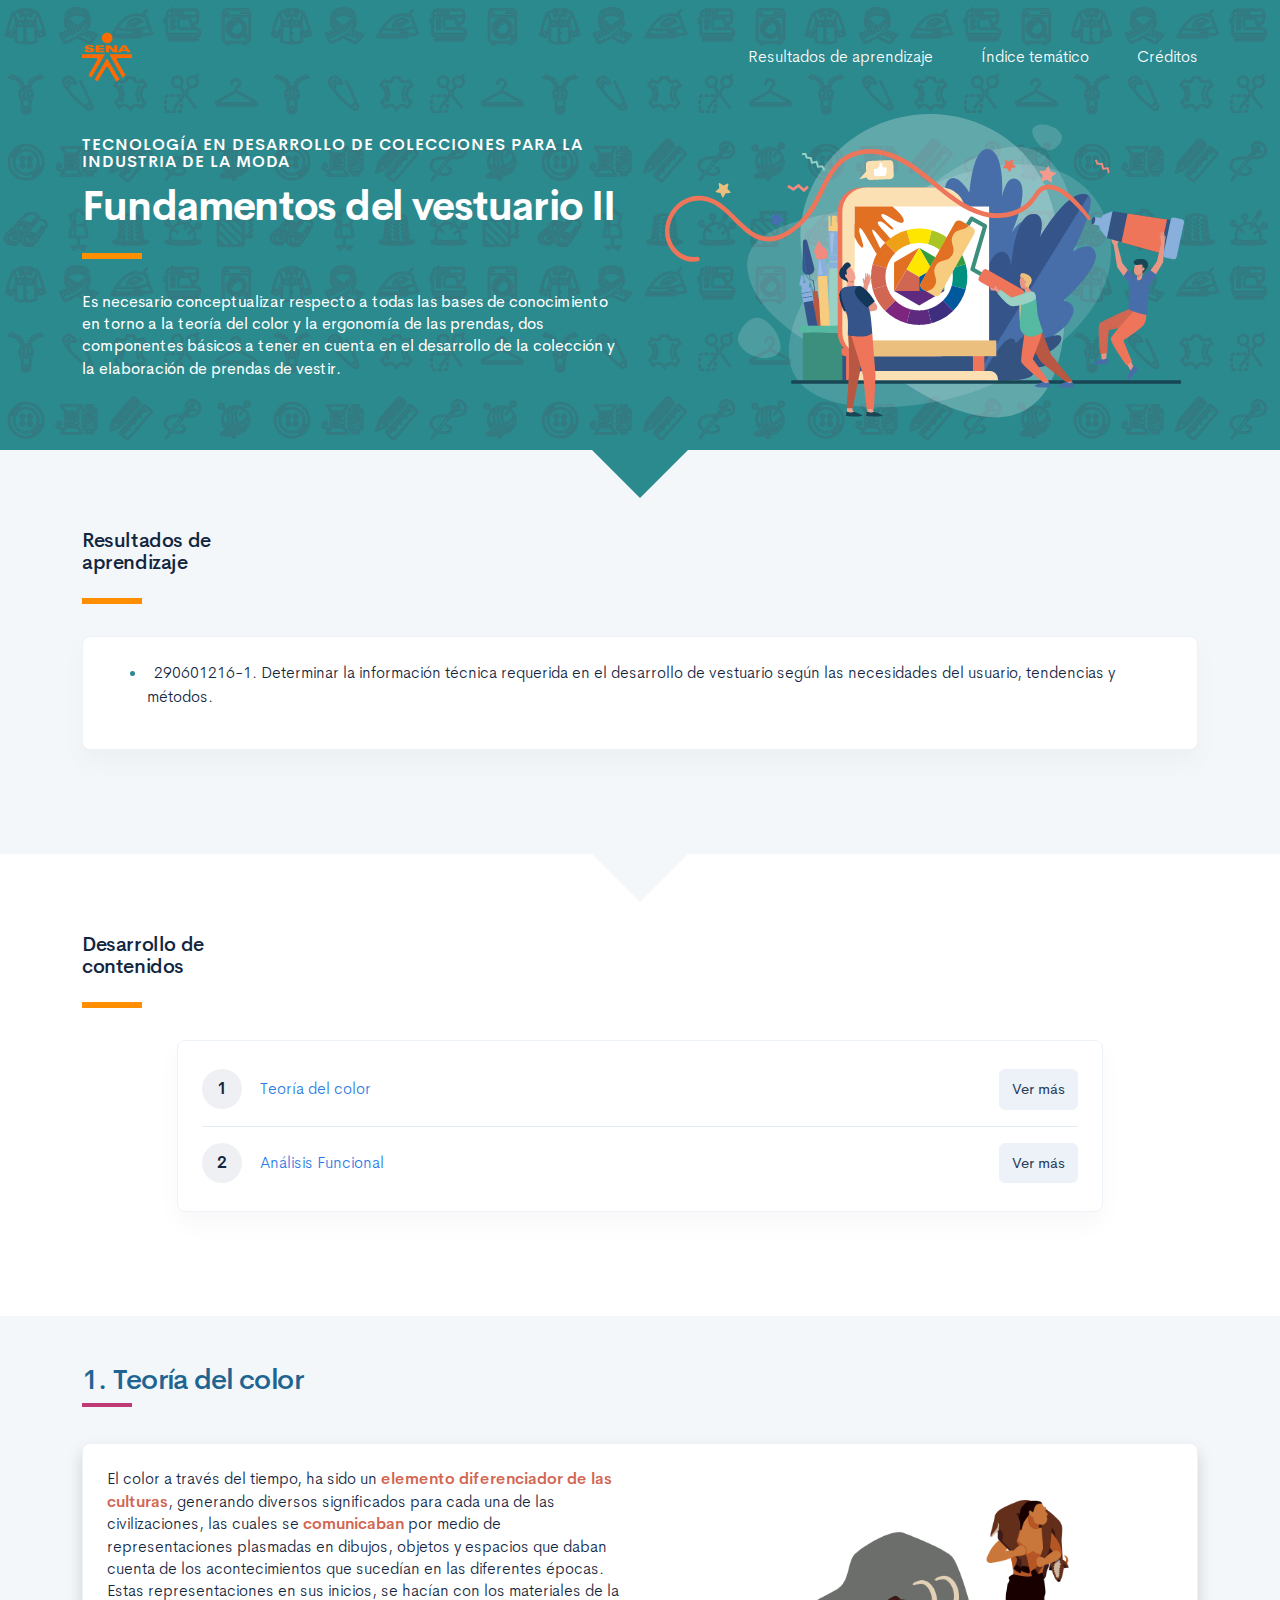
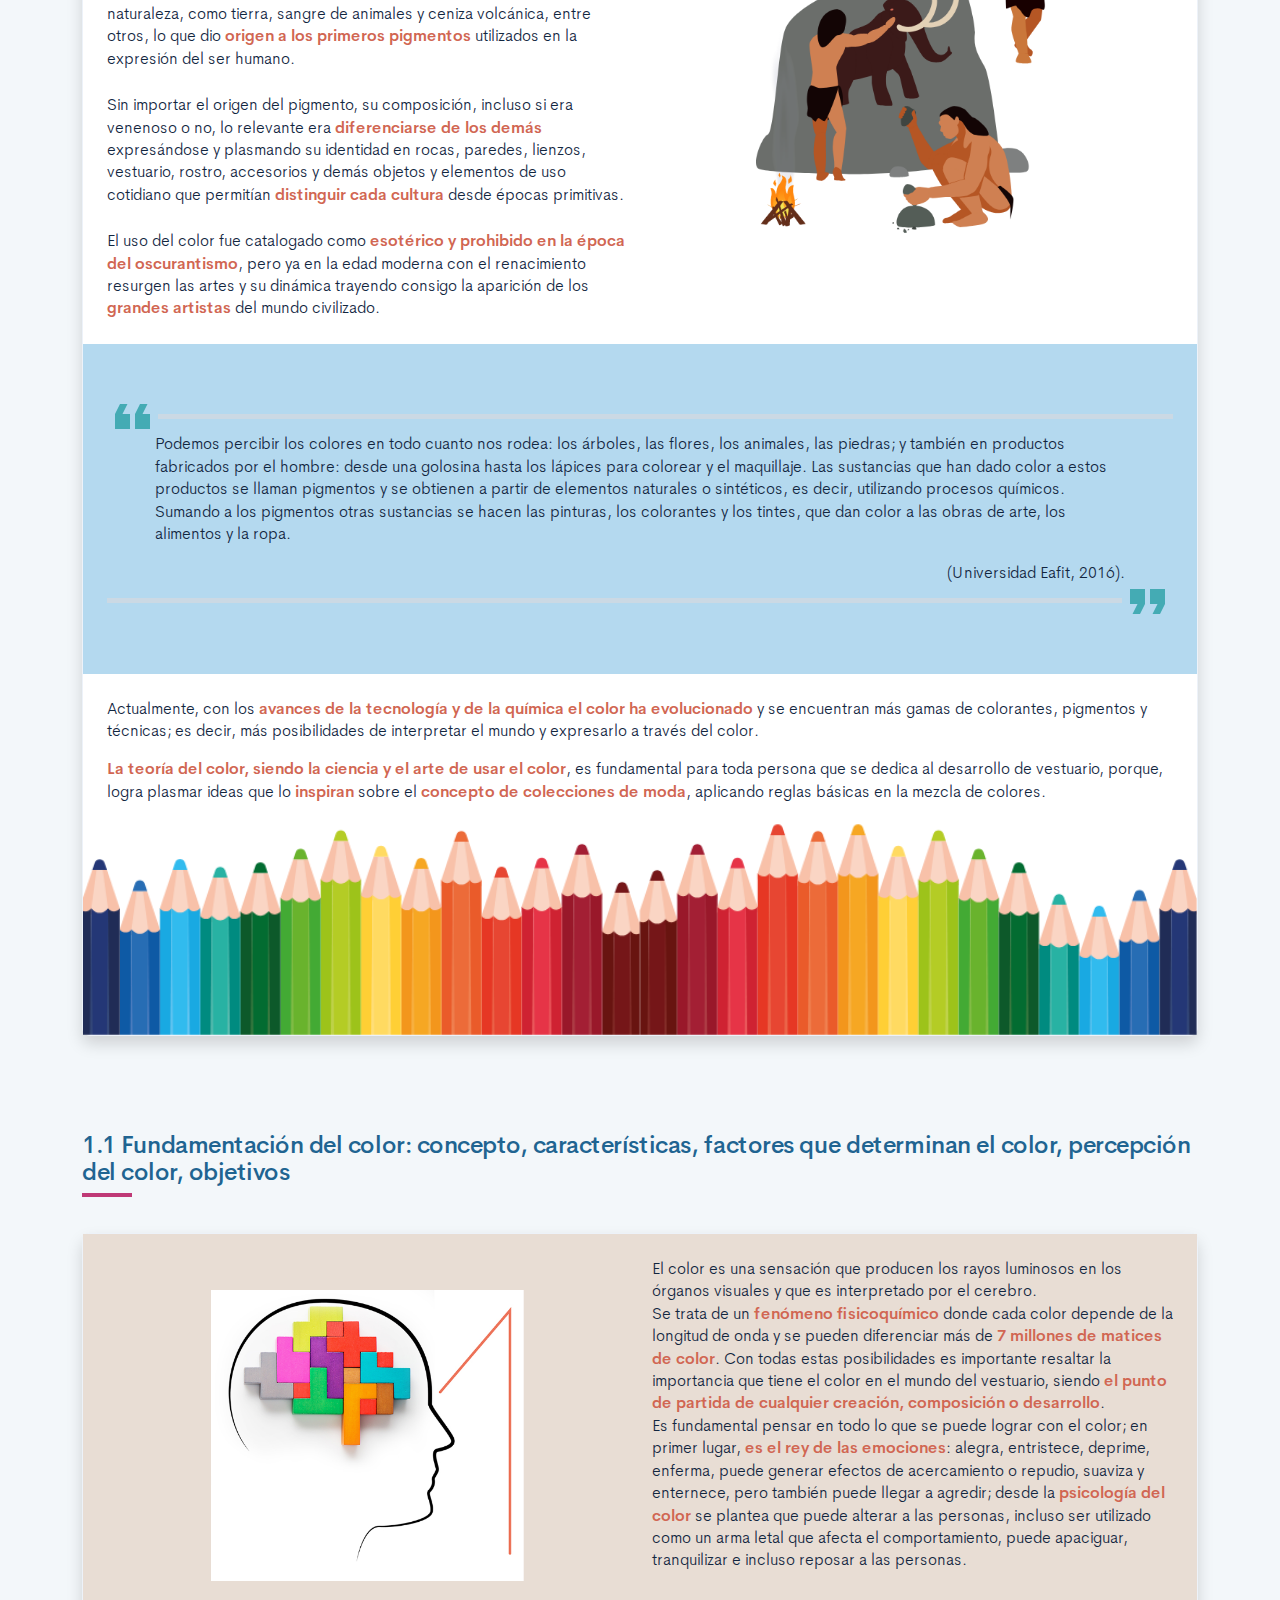
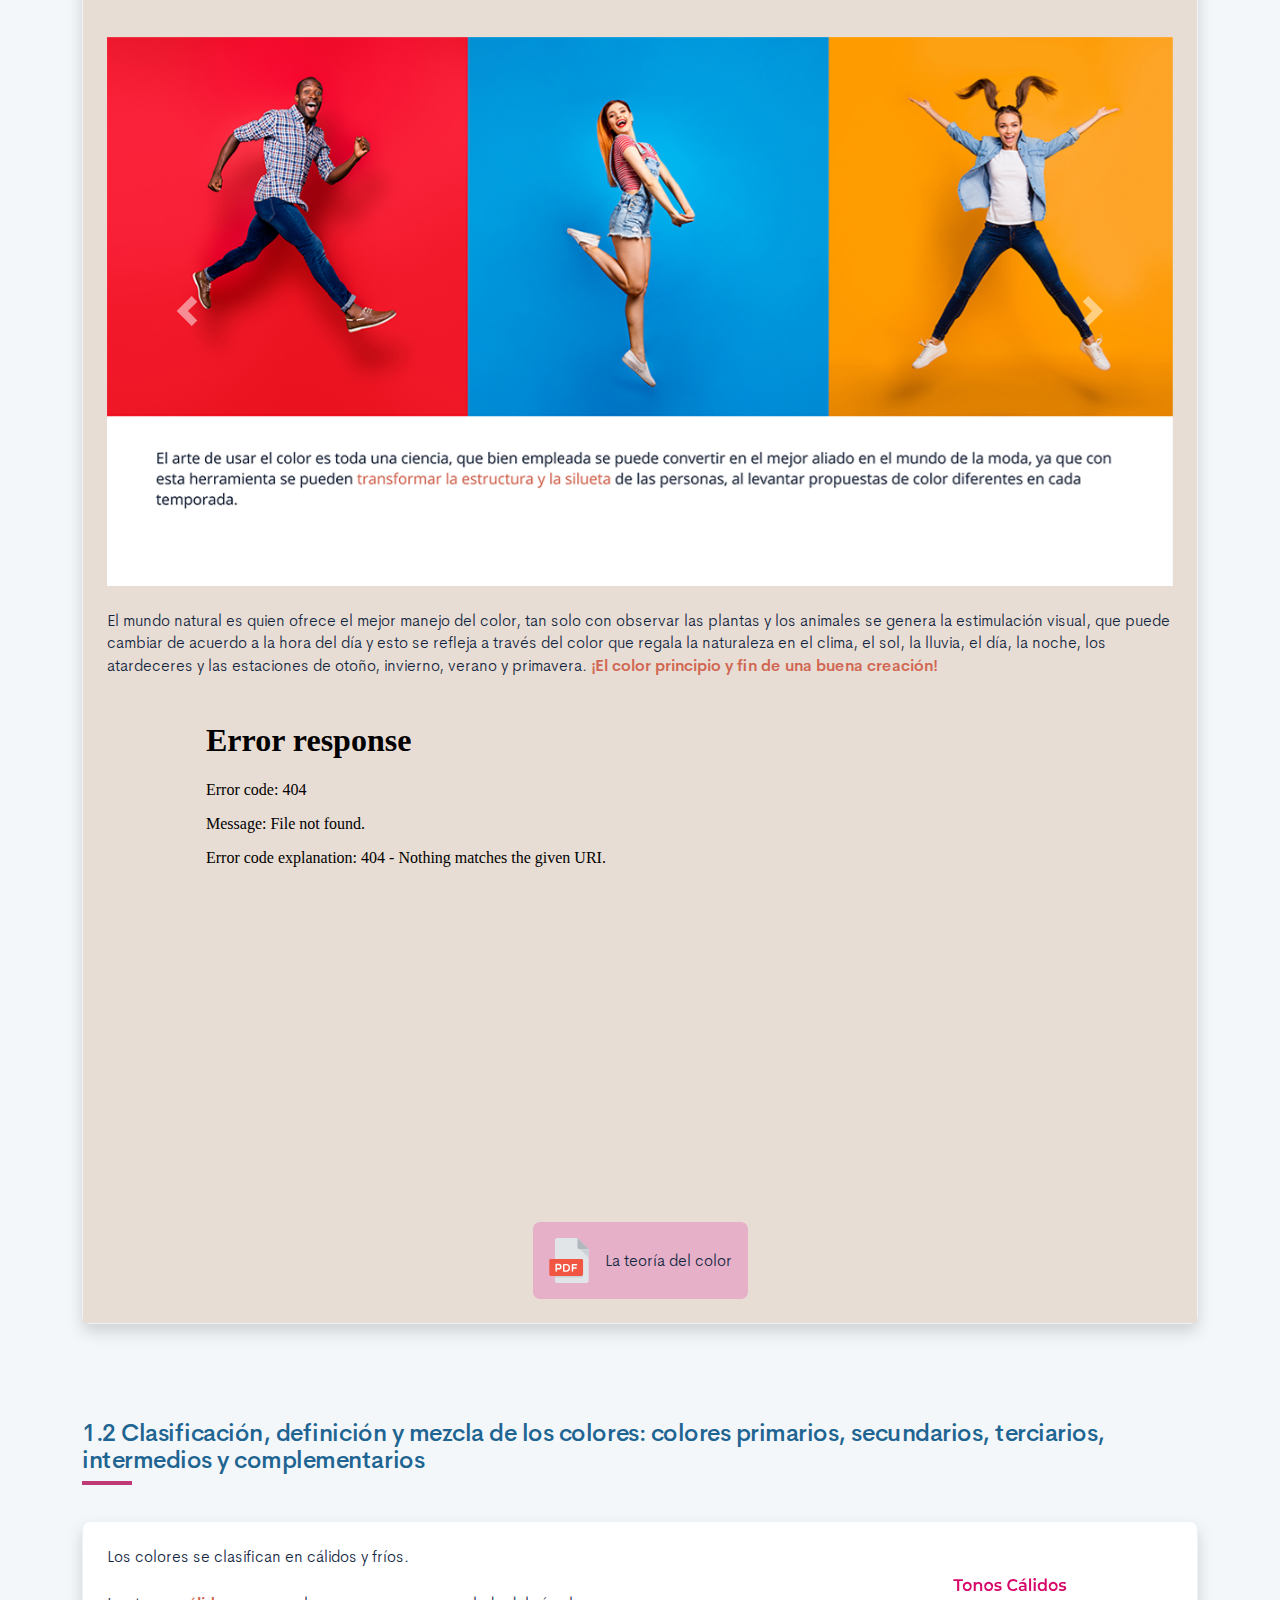
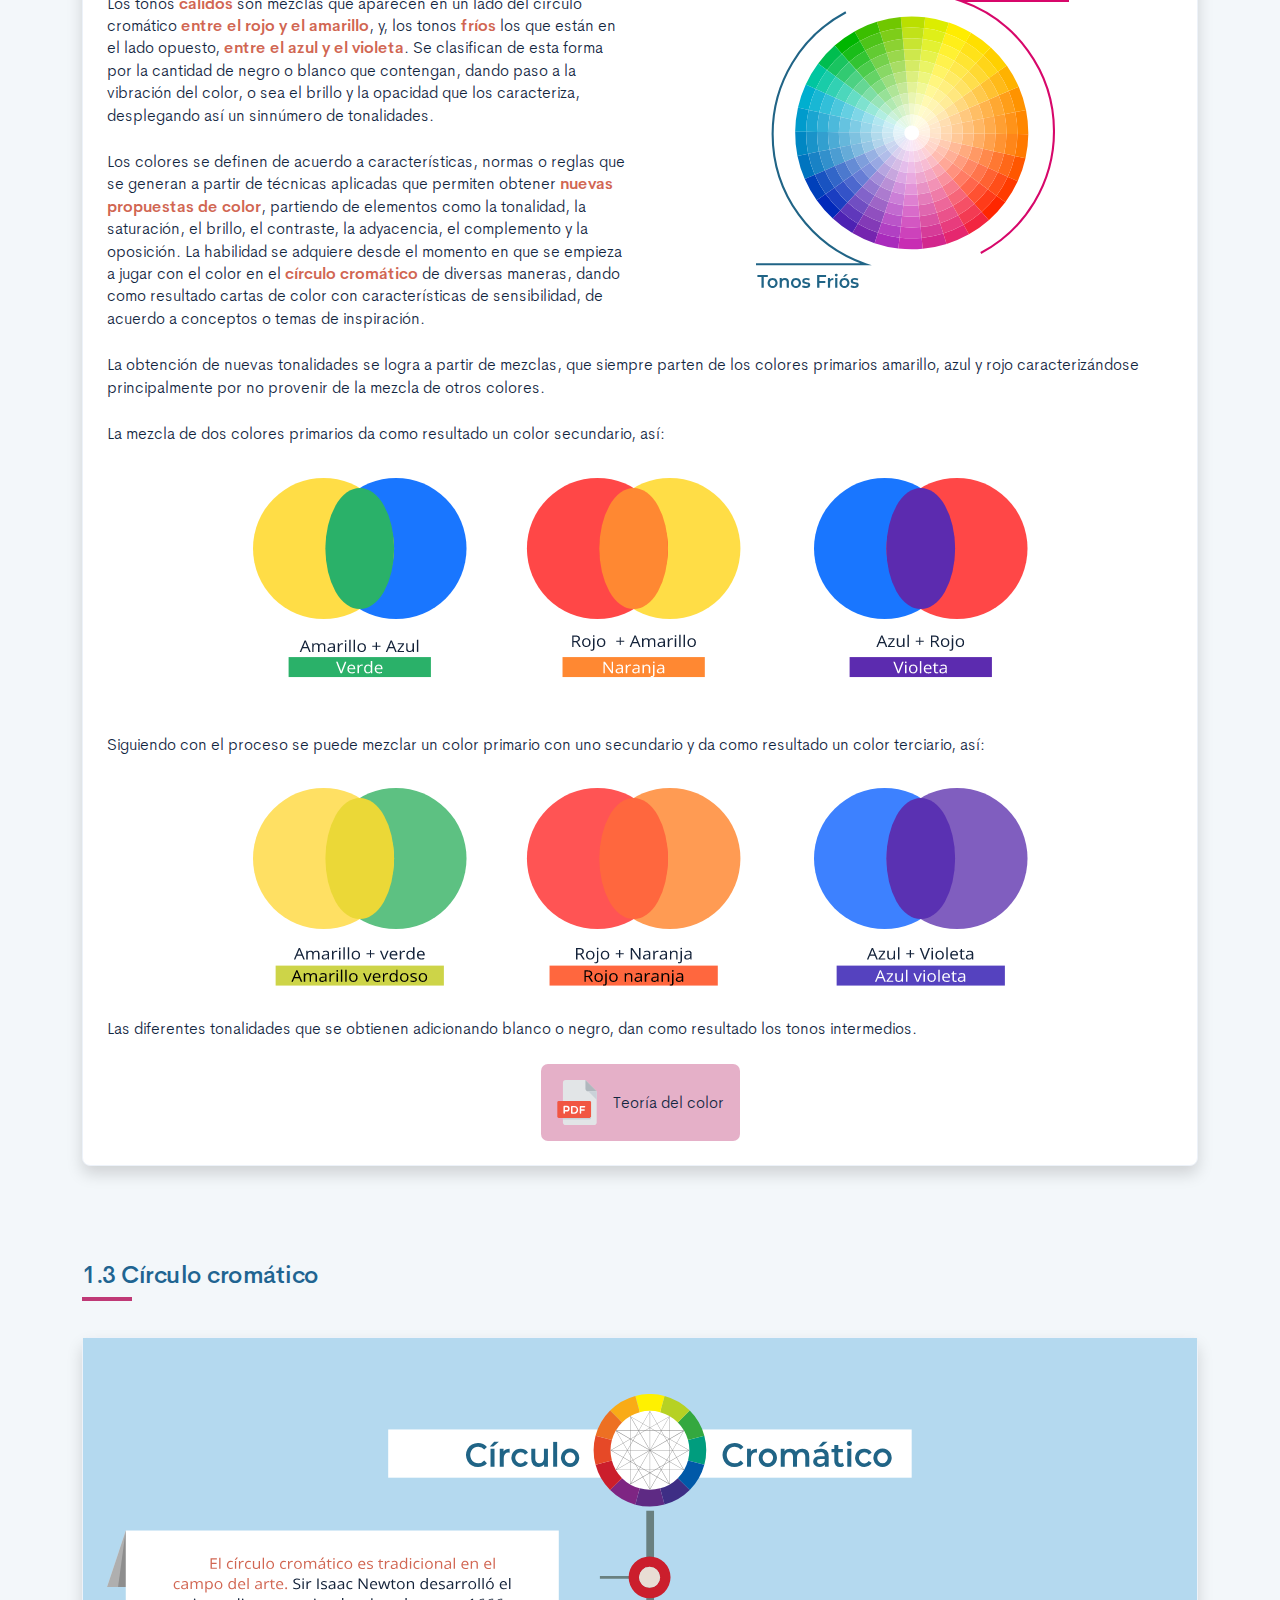
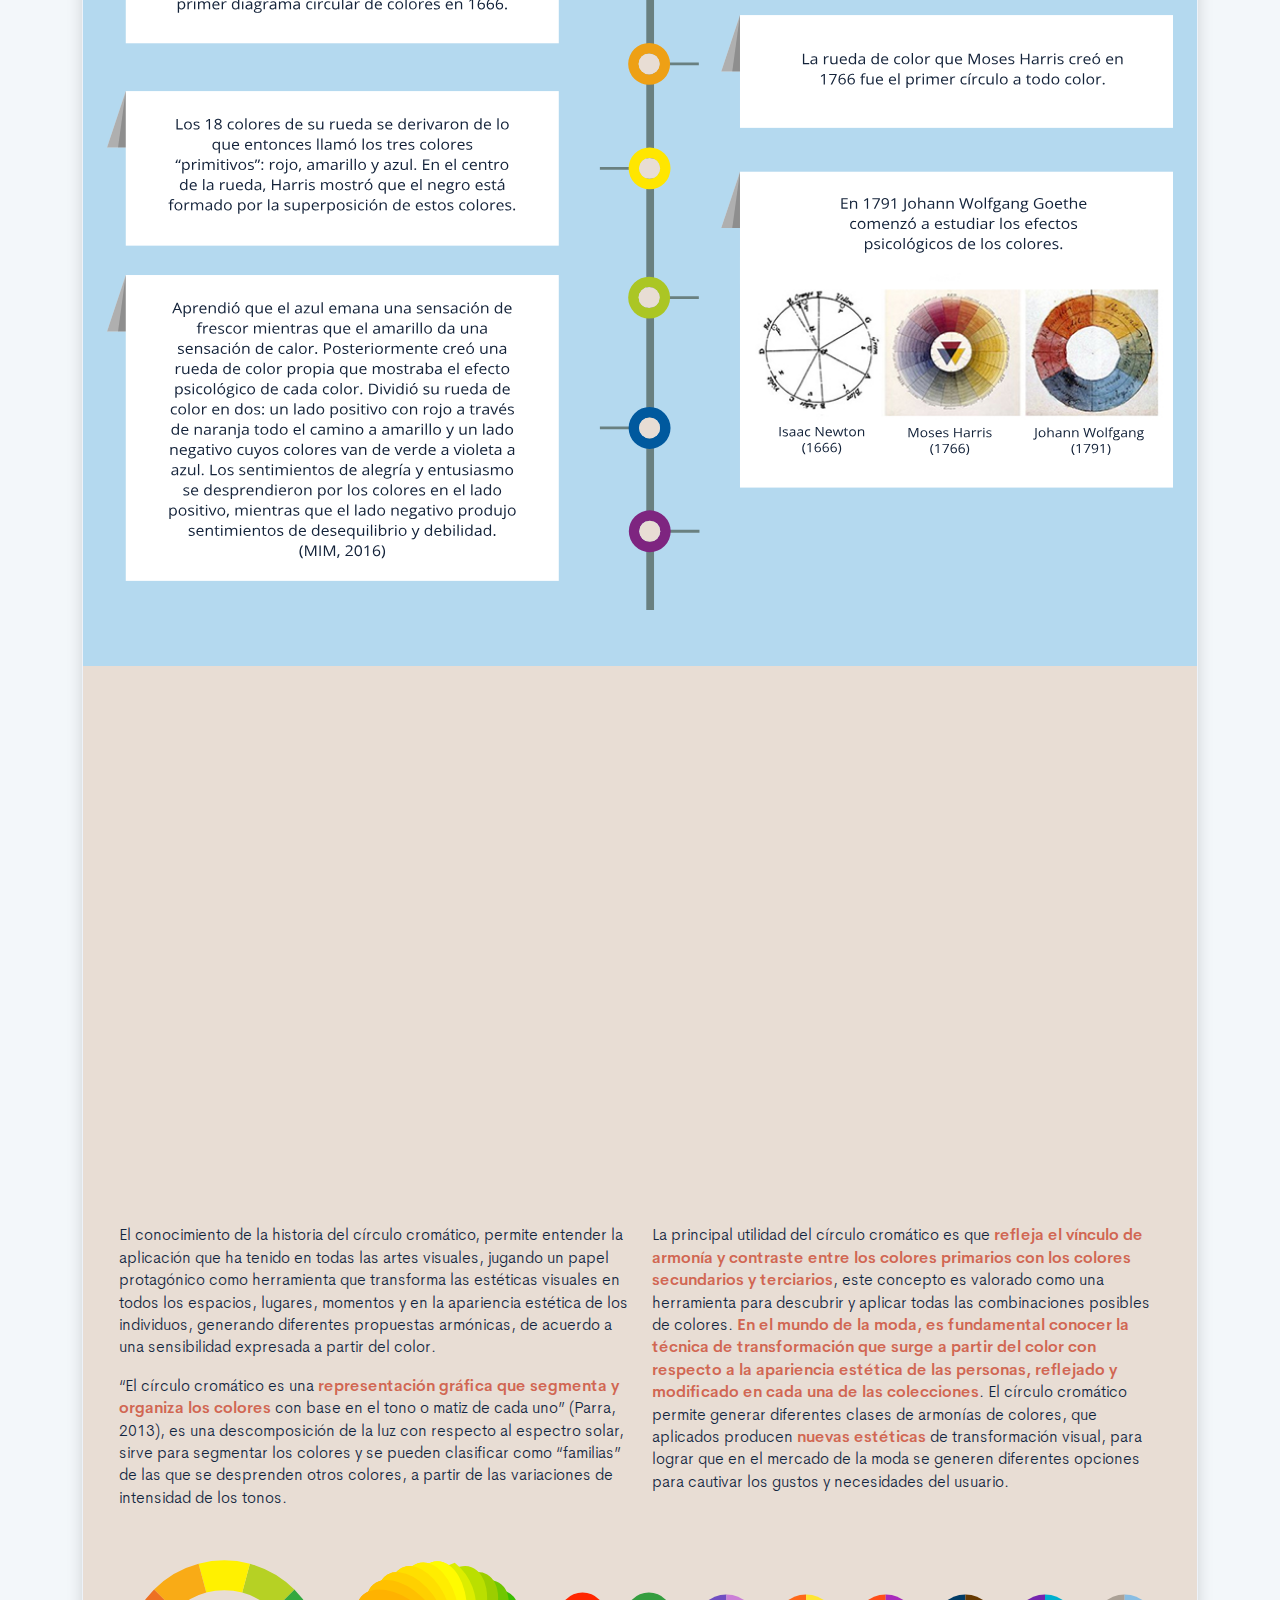
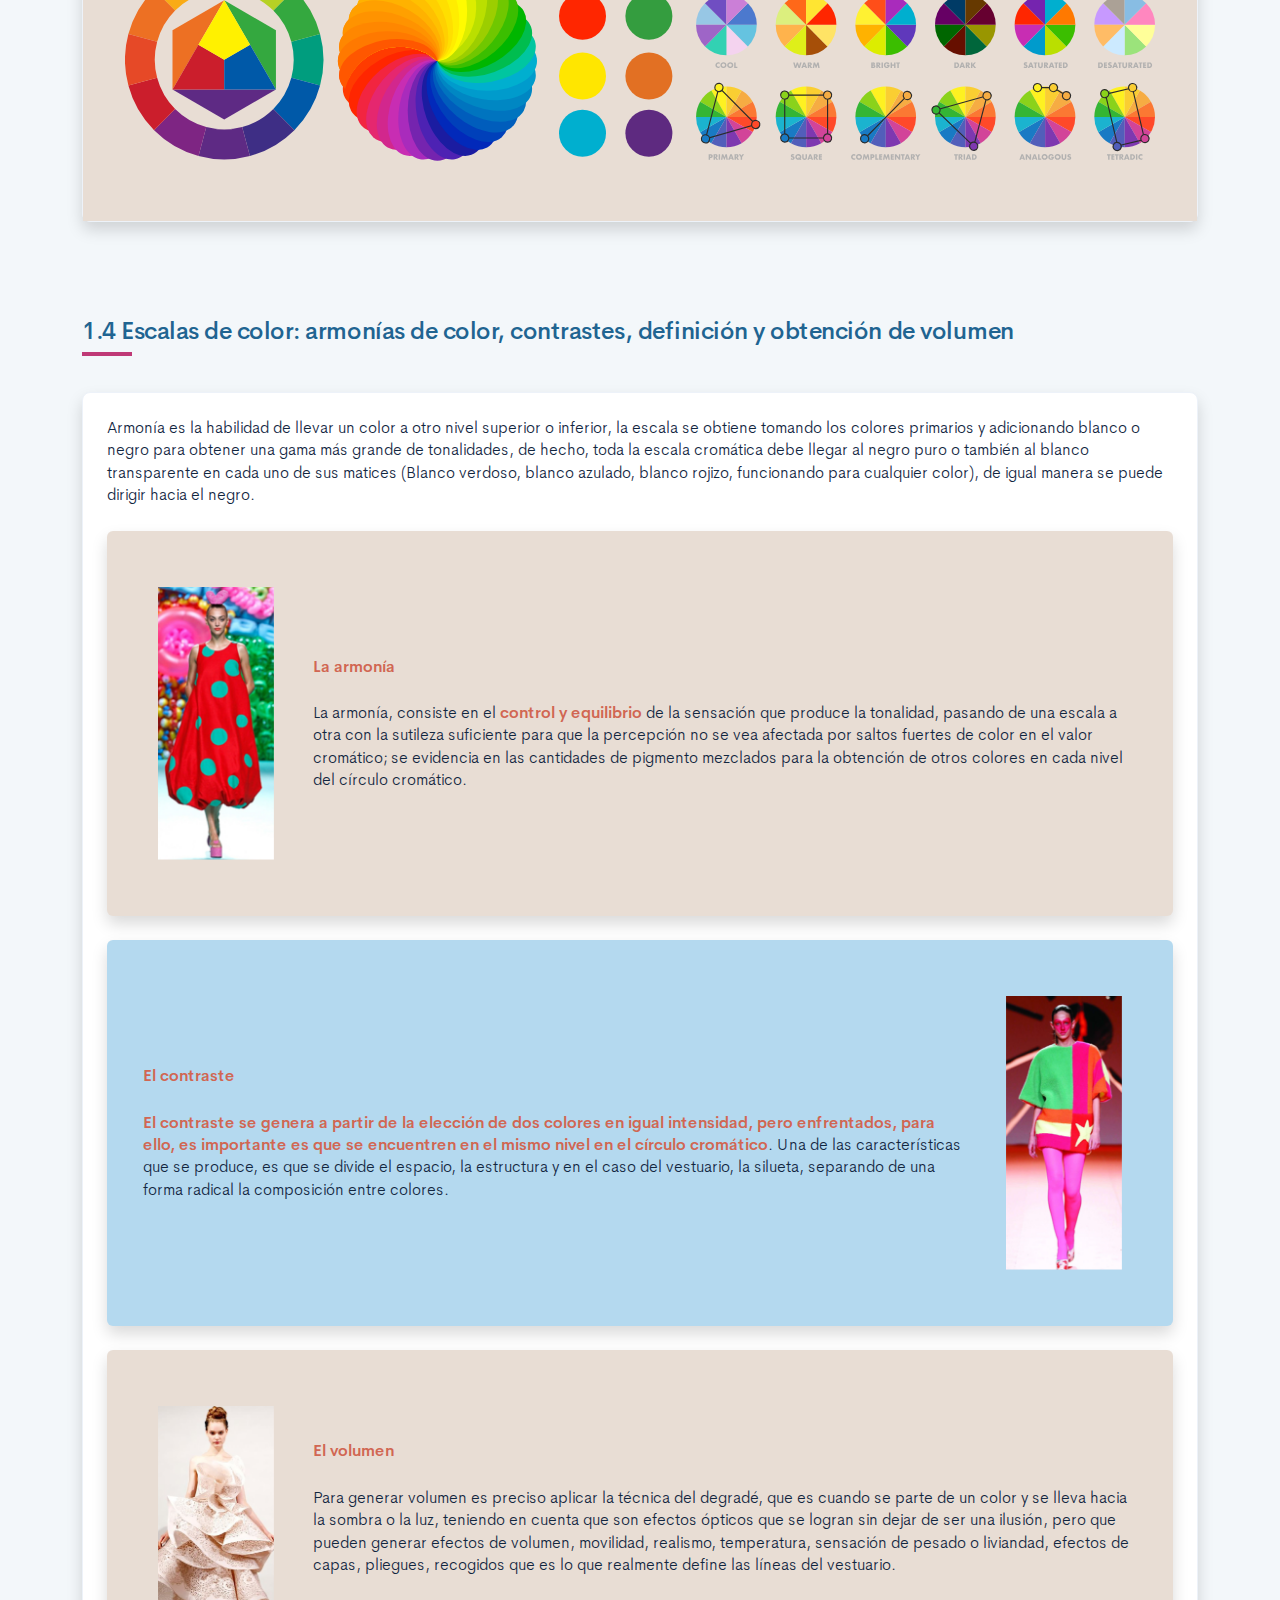
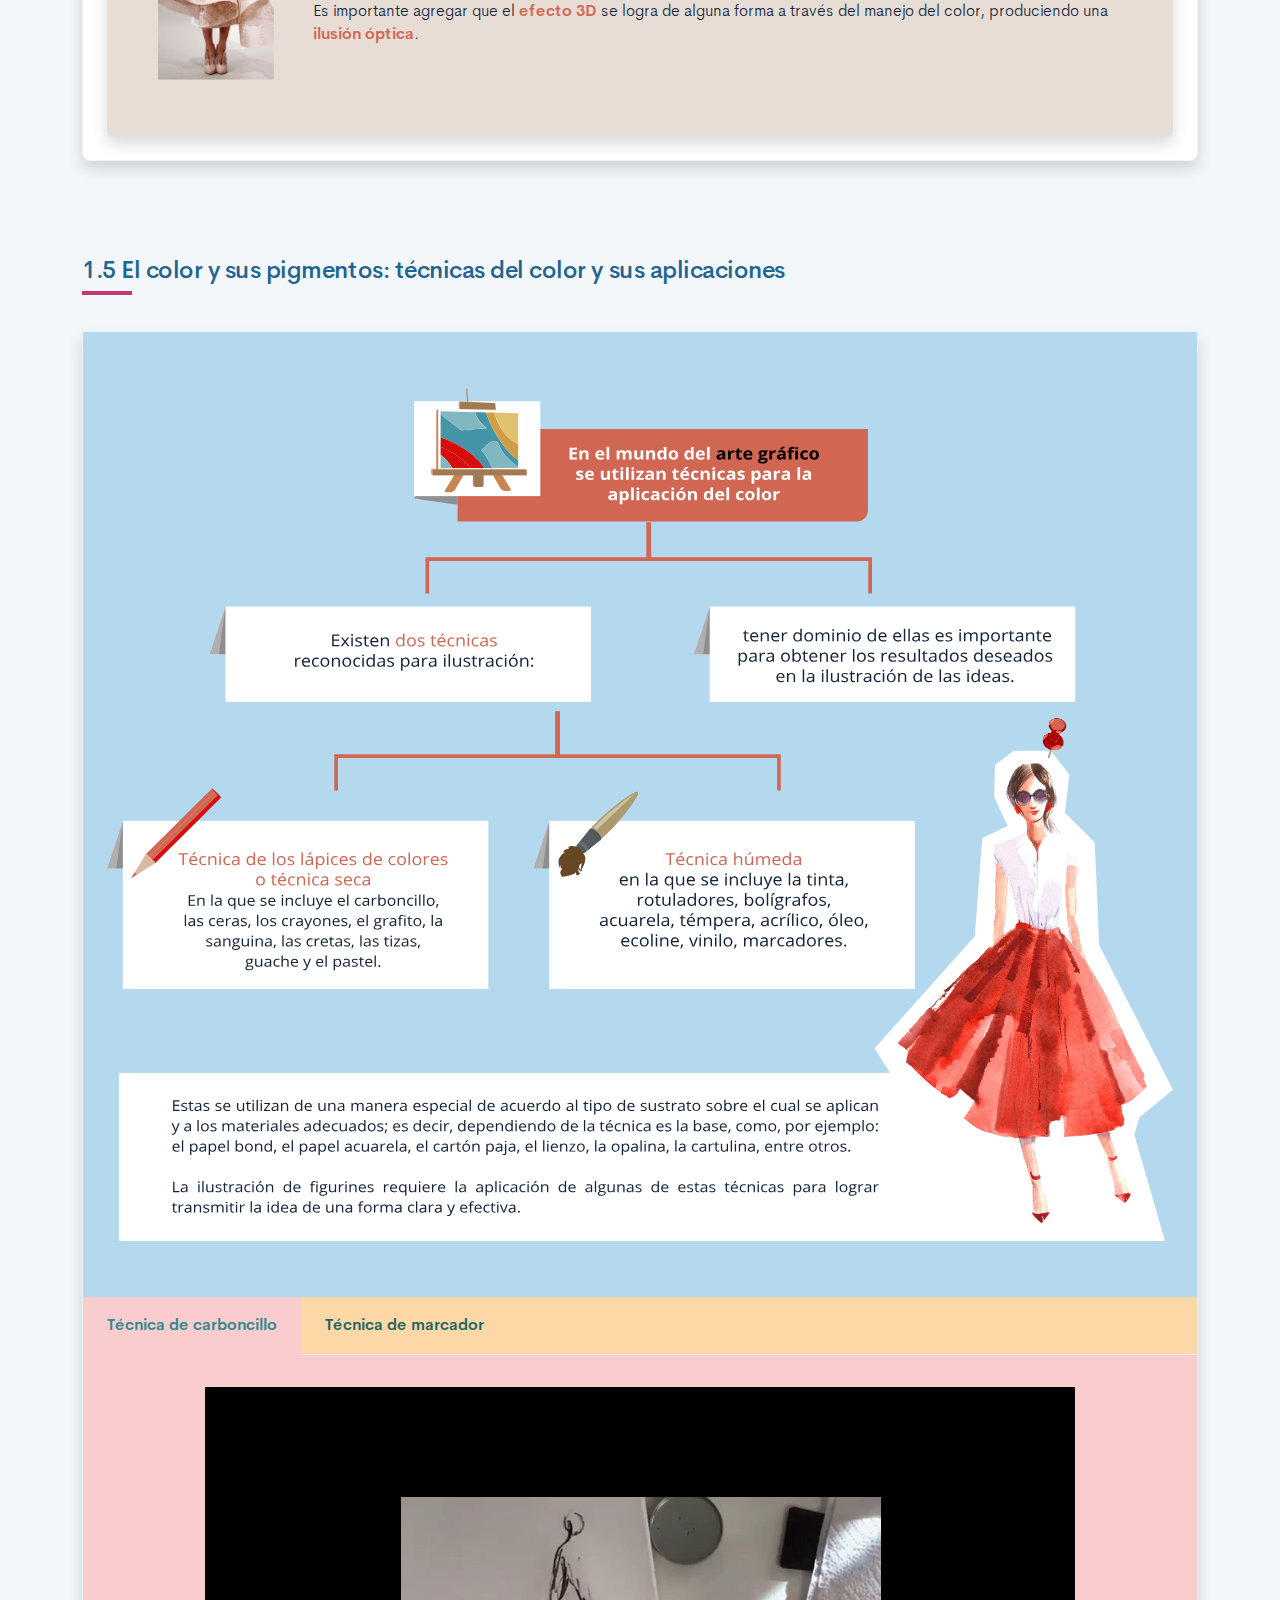
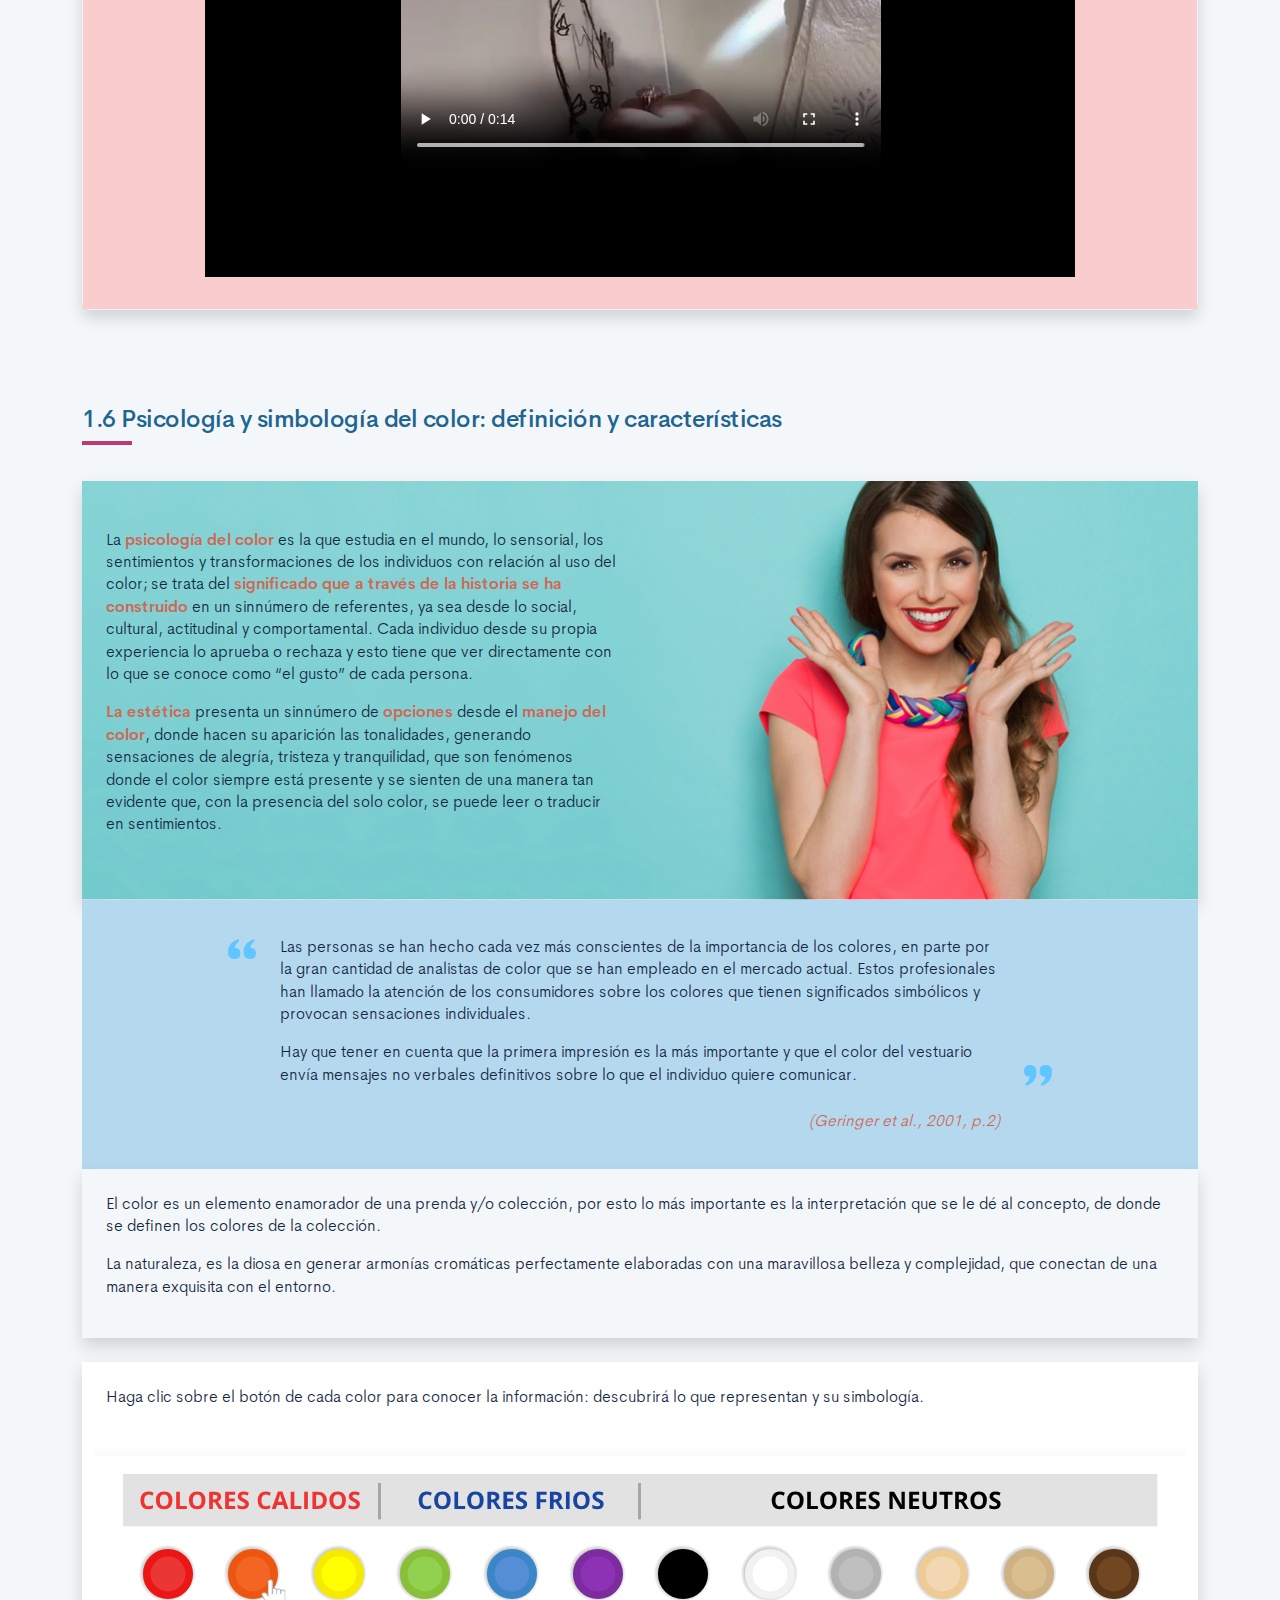
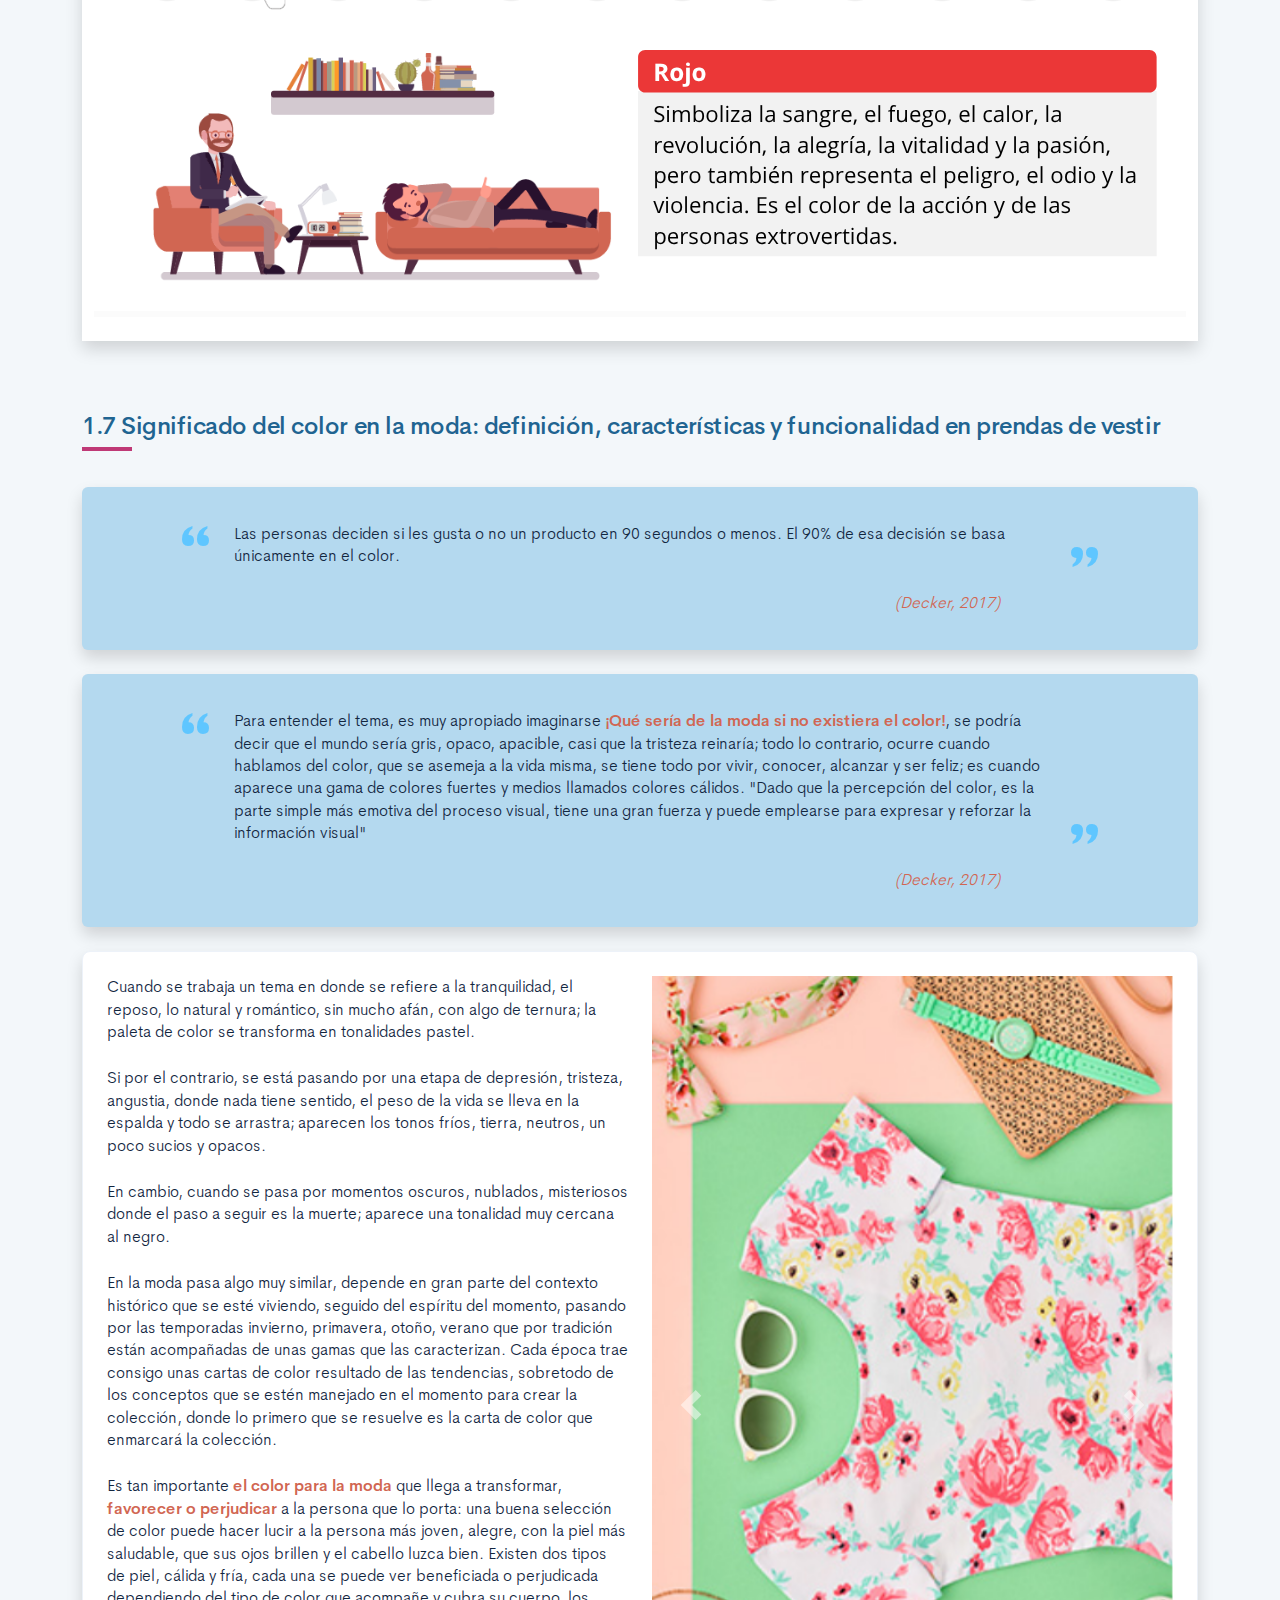
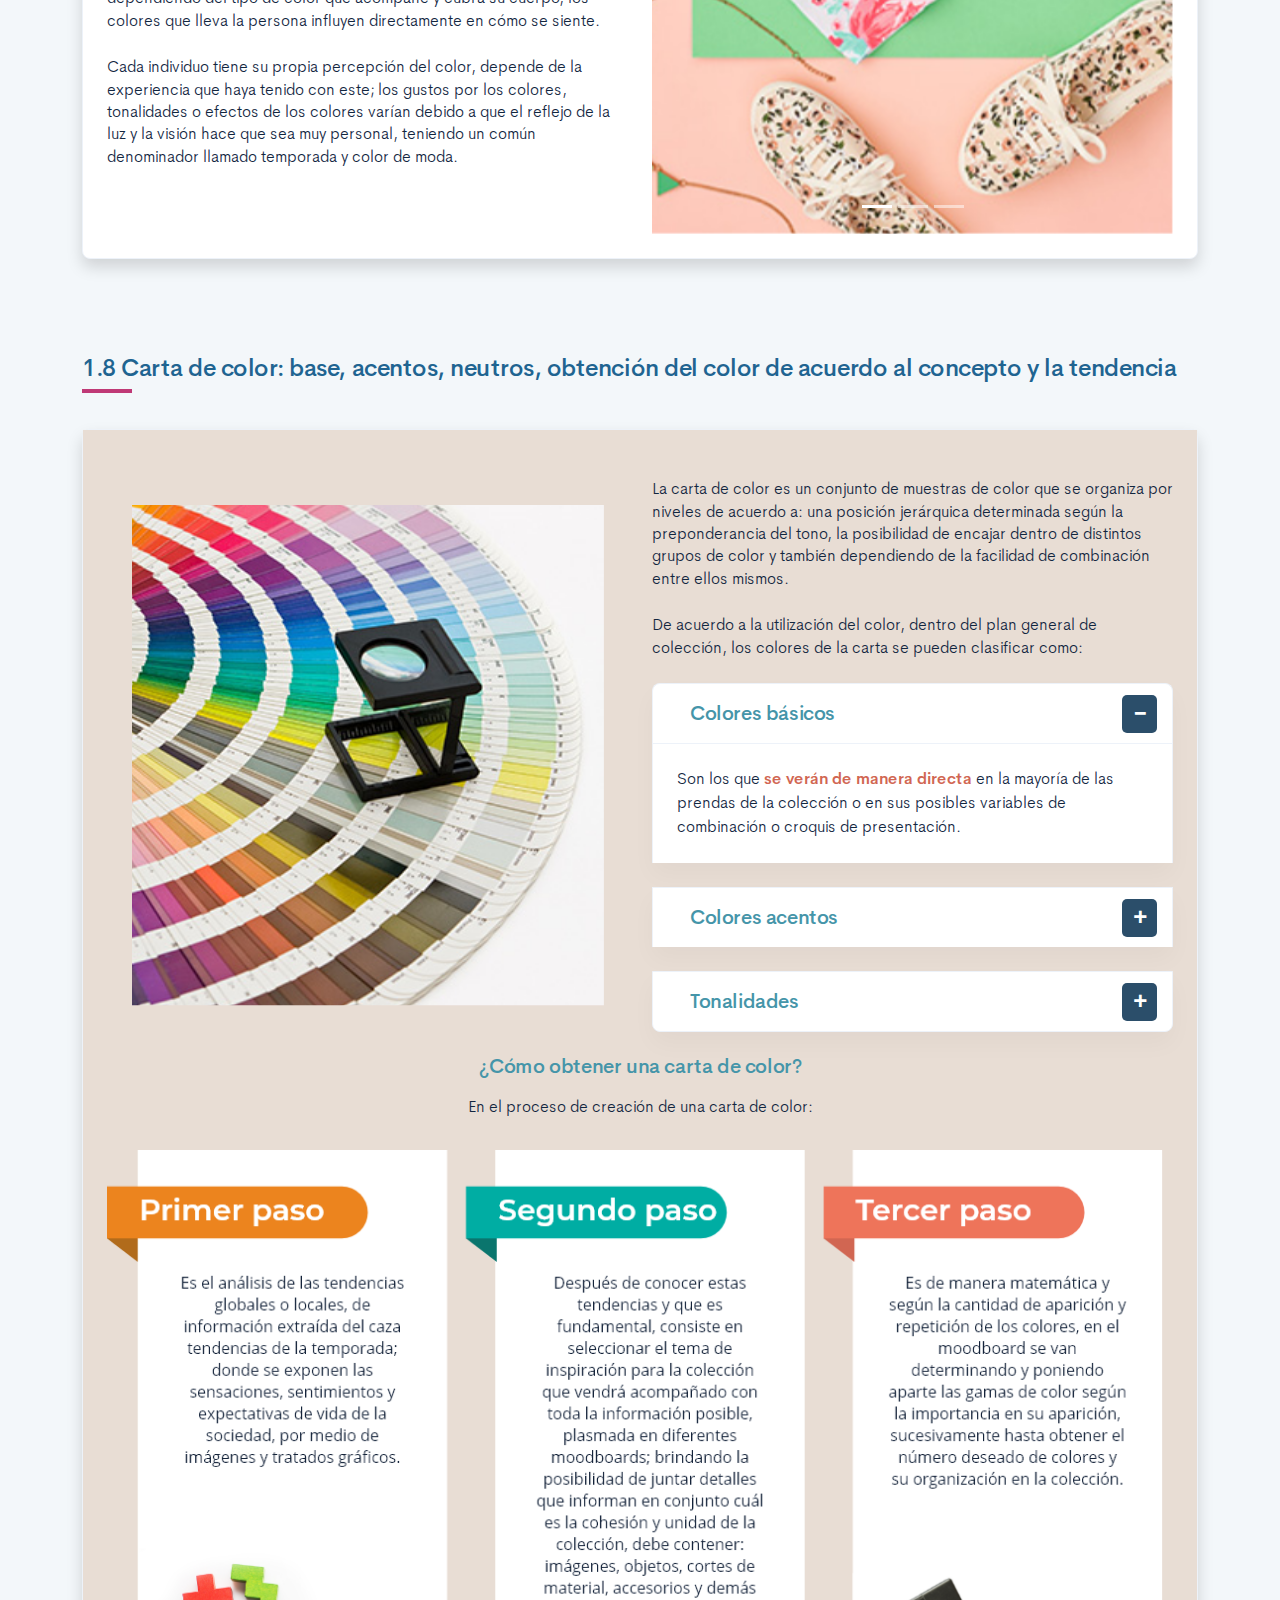
==== commit a7e0dc4e: "Correcciones 1" ====
--- a/public/material.html
+++ b/public/material.html
@@ -338,6 +338,14 @@
                         <div class="col-12 p-4">
                             <p>El color es un elemento enamorador de una prenda y/o colección, por esto lo más importante es la interpretación que se le dé al concepto, de donde se definen los colores de la colección.</p>
                             <p>La naturaleza, es la diosa en generar armonías cromáticas perfectamente elaboradas con una maravillosa belleza y complejidad, que conectan de una manera exquisita con el entorno.</p>
+                        </div>
+                    </div>
+                    <div class="row mt-4 shadow mx-0 bg-white">
+                        <div class="col-12 p-4">
+                            <p>Haga clic sobre el botón de cada color para conocer la información: descubrirá lo que representan y su simbología.</p>
+                        </div>
+                        <div class="col-12 mb-4">
+                            <div class="embed-responsive embed-responsive-21by9"><iframe class="embed-responsive-item" width="560" height="315" src="media/actividades/interactivo1/story.html" frameborder="0" allow="accelerometer; encrypted-media; gyroscope; picture-in-picture" allowfullscreen=""></iframe></div>
                         </div>
                     </div><br id="significado">
                     <div class="header-ecored">
@@ -1128,6 +1136,118 @@
                         <hr>
                         <p>El país. (2018). La revolución de la ropa inteligente | Tecnología [video] YouTube.<a class="ml-2" href="https://www.youtube.com/watch?v=1s8DXEXFDY8&amp;feature=youtu.be" target="_blank">https://www.youtube.com/watch?v=1s8DXEXFDY8&amp;feature=youtu.be</a></p>
                         <hr>
+                        <p>Fájate® Colombia. (2020a). Delié es mayor confort [video] YouTube.<a class="ml-2" href="https://www.youtube.com/watch?v=Zq-fE5zyx1I" target="_blank">https://www.youtube.com/watch?v=Zq-fE5zyx1I</a></p>
+                        <hr>
+                        <p>Fájate® Colombia. (2020b). Fájate for men [video] YouTube.<a class="ml-2" href="https://www.youtube.com/watch?v=PDAc7BXifAM" target="_blank">https://www.youtube.com/watch?v=PDAc7BXifAM</a></p>
+                        <hr>
+                        <p>Farlex. (s.f.). The free dictionary. The Free Dictionary by Farlex. Retrieved July 6, 2020.<a class="ml-2" href="https://es.thefreedictionary.com/cosmética" target="_blank">https://es.thefreedictionary.com/cosmética</a></p>
+                        <hr>
+                        <p>Fernández, C. &amp; Velázquez, M. (2013). Experiencias y prácticas creativas alrededor del vestuario – [PROYECTOMEDUSSA] Claudia Fernández-Silva. Proyecto Medussa.<a class="ml-2" href="https://proyectomedussa.com/experiencias-y-practicas-creativas-alrededor-del-vestuario/" target="_blank">https://proyectomedussa.com/experiencias-y-practicas-creativas-alrededor-del-vestuario/</a></p>
+                        <hr>
+                        <p>Fernández, C. (2013). El vestuario como identidad, del gesto personal al colectivo – [PROYECTOMEDUSSA]. Proyecto Medussa.<a class="ml-2" href="https://proyectomedussa.com/el-vestuario-como-identidad-del-gesto-personal-al-colectivo/" target="_blank">https://proyectomedussa.com/el-vestuario-como-identidad-del-gesto-personal-al-colectivo/</a></p>
+                        <hr>
+                        <p>Fernández, C. (2013). El vestido como proyecto social del cuerpo. Congreso Internacional de Ciencias Sociales Universidad Pontificia Bolivariana - Memorias, 448–463.</p>
+                        <hr>
+                        <p>Fernández, C. &amp; Echeverri, A. (2013). El vestido como vehículo de la transformación del cuerpo – [PROYECTOMEDUSSA] Claudia Fernández-Silva. Proyecto Medussa.<a class="ml-2" href="https://proyectomedussa.com/el-vestido-como-vehiculo-de-la-transformacion-del-cuerpo/" target="_blank">https://proyectomedussa.com/el-vestido-como-vehiculo-de-la-transformacion-del-cuerpo/</a></p>
+                        <hr>
+                        <p>Fernández, G. (2016). Comportamientos de la moda y la imagen en tiempos contemporáneos. Universidad Nacional Autónoma de México.</p>
+                        <hr>
+                        <p>Fernández, J. (s.f.). La ropa inteligente disponible en el deporte. Tecnología Del Futuro.<a class="ml-2" href="https://tecnologiadelfuturo.es/tecnologia-deporte/ropa-inteligente-disponible-en-el-deporte/" target="_blank">https://tecnologiadelfuturo.es/tecnologia-deporte/ropa-inteligente-disponible-en-el-deporte/</a></p>
+                        <hr>
+                        <p>Fútbol Emotion. (2014). Ropa térmica para el futbolista SP [video] YouTube.<a class="ml-2" href="https://www.youtube.com/watch?v=TW_EP9gr8ro" target="_blank">https://www.youtube.com/watch?v=TW_EP9gr8ro</a></p>
+                        <hr>
+                        <p>Geringer, de Nieves, and Soto (2001). La moda: color, estilo y diseño (3a. ed.). McGraw-Hill Interamericana.</p>
+                        <hr>
+                        <p>Gonzalez Gonzalez, A. M. (2008). Distincion social y moda. EUNSA.<a class="ml-2" href="https://elibro.net/es/lc/senavirtual/titulos/47429" target="_blank">https://elibro.net/es/lc/senavirtual/titulos/47429</a></p>
+                        <hr>
+                        <p>H&amp;M. (2013a). H&amp;M for Brick Lane Bikes: Coming together [video] YouTube.<a class="ml-2" href="https://www.youtube.com/watch?v=mzxS3vl0418" target="_blank">https://www.youtube.com/watch?v=mzxS3vl0418</a></p>
+                        <hr>
+                        <p>H&amp;M. (2013b). H&amp;M for Brick Lane Bikes: Men’s Fashion - Look Book [video] YouTube.<a class="ml-2" href="https://www.youtube.com/watch?v=SevMbAEKV34" target="_blank">https://www.youtube.com/watch?v=SevMbAEKV34</a></p>
+                        <hr>
+                        <p>Healthia. (s.f.). Ropa Inteligente l Healthia.es. Healthia.<a class="ml-2" href="https://healthia.es/blog/tecnologia-deporte/ropa-inteligente/" target="_blank">https://healthia.es/blog/tecnologia-deporte/ropa-inteligente/</a></p>
+                        <hr>
+                        <p>Hincapié, Luis Alfonso. (2014). Teoría del Color. SENA, Itagüí, Antioquia.</p>
+                        <hr>
+                        <p>Kim, J., Kim, Y., Oh, J. y Kim, K., (2017). Interactive Smart Fashion Using User-Oriented Visible Light Communication: The Case of Modular Strapped Cuffs and Zipper Slider Types. Neural Plasticity, 1(1), 2–3.<a class="ml-2" href="https://doi.org/10.1155/2017" target="_blank">https://doi.org/10.1155/2017</a></p>
+                        <hr>
+                        <p>Jungwoo, K. (2013). Watercolor on paper [Archivo de video].<a class="ml-2" href="https://co.pinterest.com/pin/356699232985283535" target="_blank">https://co.pinterest.com/pin/356699232985283535</a></p>
+                        <hr>
+                        <p>Jones, S. J. (2002). Diseño de moda (J. Santamaría tr (Ed.)). Hong Kong: Blume.</p>
+                        <hr>
+                        <p>La indumentaria ¿Qué “decimos” con nuestra forma de vestir? (s.f.).<a class="ml-2" href="https://www.protocolo.org/social/vestuario/la-indumentaria-que-decimos-con-nuestra-forma-de-vestir.html" target="_blank">https://www.protocolo.org/social/vestuario/la-indumentaria-que-decimos-con-nuestra-forma-de-vestir.html</a></p>
+                        <hr>
+                        <p>La Nación. (2011). Ropa infantil funcional y ecológica, con libros incluidos [video] YouTube.<a class="ml-2" href="https://www.youtube.com/watch?v=CWAKQ9BOJP0" target="_blank">https://www.youtube.com/watch?v=CWAKQ9BOJP0</a></p>
+                        <hr>
+                        <p>LAPoliceGear. (2017). LA Police Gear - Atlas Tactical Pant with STS [video] YouTube.<a class="ml-2" href="https://www.youtube.com/watch?v=9c804j6JkcM" target="_blank">https://www.youtube.com/watch?v=9c804j6JkcM</a></p>
+                        <hr>
+                        <p>Leonisa Channel. (2019). This Is The Shapewear You MUST Have! [video] YouTube.<a class="ml-2" href="https://www.youtube.com/watch?v=efH0S6geVwk" target="_blank">https://www.youtube.com/watch?v=efH0S6geVwk</a></p>
+                        <hr>
+                        <p>Leonisa Channel. (2020a). LEONISA | Leggings de control [video] YouTube.<a class="ml-2" href="https://www.youtube.com/watch?v=wrtQVm14h1Q" target="_blank">https://www.youtube.com/watch?v=wrtQVm14h1Q</a></p>
+                        <hr>
+                        <p>Leonisa Channel. (2020b). Vestido de baño con control de abdomen [video] YouTube.<a class="ml-2" href="https://www.youtube.com/watch?v=zpat2C2yQbgm" target="_blank">https://www.youtube.com/watch?v=zpat2C2yQbgm</a></p>
+                        <hr>
+                        <p>López, J. (2010). Perversa segunda piel: Ética, estética y política en el vestido según Jean-Jacques Rousseau. Cuadernos Dieciochistas, 11(11), 235–270.</p>
+                        <hr>
+                        <p>Matus, N. (2017). Ejemplos de ergonomía en el vestuario y la moda. Televisión Universidad de Concepción.<a class="ml-2" href="https://www.tvu.cl/comunidades/modas/2017/08/02/ejemplos-de-ergonomia-en-el-vestuario-y-la-moda.html" target="_blank">https://www.tvu.cl/comunidades/modas/2017/08/02/ejemplos-de-ergonomia-en-el-vestuario-y-la-moda.html</a></p>
+                        <hr>
+                        <p>MIM (2016). Teoría del color II. El círculo cromático.<a class="ml-2" href="https://www.mlmonferrer.es/teoria-del-color-ii-circulo-cromatico/#:~:text=El%20c%C3%ADrculo%20crom%C3%A1tico%20es%20tradicional,primer%20c%C3%ADrculo%20a%20todo%20color" target="_blank">https://www.mlmonferrer.es/teoria-del-color-ii-circulo-cromatico/#:~:text=El%20c%C3%ADrculo%20crom%C3%A1tico%20es%20tradicional,primer%20c%C3%ADrculo%20a%20todo%20color</a></p>
+                        <hr>
+                        <p>Munari, B. (2016a). ¿Como nacen los objetos?: apuntes para una metodología proyectual. Editorial Gustavo Gili.<a class="ml-2" href="https://elibro.net/es/lc/senavirtual/titulos/45611" target="_blank">https://elibro.net/es/lc/senavirtual/titulos/45611</a></p>
+                        <hr>
+                        <p>Munari, B. (2016b). Diseño y comunicación visual (2a. ed.). Editorial Gustavo Gili.<a class="ml-2" href="https://elibro.net/es/lc/senavirtual/titulos/45559" target="_blank">https://elibro.net/es/lc/senavirtual/titulos/45559</a></p>
+                        <hr>
+                        <p>Neumivakin, V. (s.f.). La Moda: ¿Qué es? Origen, Sistema de signos y Comunicación no verbal. Imagen de Mujer.<a class="ml-2" href="https://imagendemujer.com/la-moda-como-lenguaje/" target="_blank">https://imagendemujer.com/la-moda-como-lenguaje/</a></p>
+                        <hr>
+                        <p>Pacheco, D. (2019). Exploración de la carga simbólica en prendas de vestir que otorgaron poder a la mujer en el proceso de liberación femenina. Universidad Pontificia Bolivariana.</p>
+                        <hr>
+                        <p>Parra, C. (2013). ¿Qué es el círculo cromático y cuál es su importancia en el diseño?<a class="ml-2" href="https://rockcontent.com/es/blog/circulo-cromatico/" target="_blank">https://rockcontent.com/es/blog/circulo-cromatico/</a></p>
+                        <hr>
+                        <p>Parramón Paidoribo, E. (2012). Guía para principiantes. Color y creatividad. Parramón Paidotribo S.L.<a class="ml-2" href="https://elibro-net.bdigital.sena.edu.co/es/ereader/senavirtual/123856?page=13" target="_blank">https://elibro-net.bdigital.sena.edu.co/es/ereader/senavirtual/123856?page=13</a></p>
+                        <hr>
+                        <p>Parramón Paidoribo, E. (2017). Todo sobre la técnica del color. Parramón Paidotribo S.L.<a class="ml-2" href="https://elibro-net.bdigital.sena.edu.co/es/lc/senavirtual/titulos/123958" target="_blank">https://elibro-net.bdigital.sena.edu.co/es/lc/senavirtual/titulos/123958</a></p>
+                        <hr>
+                        <p>Pce-ibérica. (s.f.). Sensórica. Pce-Iberica.Es.<a class="ml-2" href="https://www.pce-iberica.es/instrumentos-de-medida/sistemas/sensorica.htm" target="_blank">https://www.pce-iberica.es/instrumentos-de-medida/sistemas/sensorica.htm</a></p>
+                        <hr>
+                        <p>Pramadita, K. (s.f.). Ergonomic Fashion. Pinterest.<a class="ml-2" href="https://id.pinterest.com/krisnapramadita/ergonomic-fashion/" target="_blank">https://id.pinterest.com/krisnapramadita/ergonomic-fashion/</a></p>
+                        <hr>
+                        <p>Real Academia Española. (s.f.). DRAE | Diccionario de la lengua española | Edición del Tricentenario | RAE - ASALE.<a class="ml-2" href="https://dle.rae.es/" target="_blank">https://dle.rae.es/</a></p>
+                        <hr>
+                        <p>Rodríguez, D. (2015). Diseño para no diseñadores: color.<a class="ml-2" href="https://www.linkedin.com/learning/diseno-para-no-disenadores-color/como-percibimos-el-color?autoplay=true&amp;resume=false&amp;u=84303994" target="_blank">https://www.linkedin.com/learning/diseno-para-no-disenadores-color/como-percibimos-el-color?autoplay=true&amp;resume=false&amp;u=84303994</a></p>
+                        <hr>
+                        <p>SENA, Gaviria, F., Fernández, K., Henao, J., Cock, J., Vega, L., Osorio, M., &amp; Botero, L. (2018). AntropometriaApp. Grupo de Investigación INAMOD.<a class="ml-2" href="http://antropometria.herokuapp.com/" target="_blank">http://antropometria.herokuapp.com/</a></p>
+                        <hr>
+                        <p>Sevilla, G., &amp; Echeverri, Á. M. (2018). El diseño inclusivo en el producto vestimentario. Proyecto funciona- lidades diversas. Seminario internacional de investigación en diseño, 222–229. 2256-4276 WEB-ONLINE ISSN: 2256-4268 CD-ROM.</p>
+                        <hr>
+                        <p>Stanford Graduate School of Business. (2017). Dress to Communicate [video] YouTube.<a class="ml-2" href="https://www.youtube.com/watch?v=_tAyf9tOkW4" target="_blank">https://www.youtube.com/watch?v=_tAyf9tOkW4</a></p>
+                        <hr>
+                        <p>Suny, T. (2018). EL CUERPO VESTIDO EN LA SOCIEDAD OCCIDENTAL. Temas de Psicoanálisis.</p>
+                        <hr>
+                        <p>Tapia, E. (2018). Ergonomía en la vestimenta | Tendencias compartidas. Moda en el diseño. Modaeneldiseno.Blogspot.Com.<a class="ml-2" href="http://modaeneldiseno.blogspot.com/2018/11/articulo_62.html" target="_blank">http://modaeneldiseno.blogspot.com/2018/11/articulo_62.html</a></p>
+                        <hr>
+                        <p>Thames, B. (2001). Dibujo y diseño de modas. McGraw-Hill Interamericana.<a class="ml-2" href="https://elibro-net.bdigital.sena.edu.co/es/lc/senavirtual/titulos/74073" target="_blank">https://elibro-net.bdigital.sena.edu.co/es/lc/senavirtual/titulos/74073</a></p>
+                        <hr>
+                        <p>Universidad de Palermo (2010). La comunicación y el simbolismo del color.<a class="ml-2" href="https://fido.palermo.edu/servicios_dyc/publicacionesdc/vista/detalle_articulo.php?id_libro=147&amp;id_articulo=6002" target="_blank">https://fido.palermo.edu/servicios_dyc/publicacionesdc/vista/detalle_articulo.php?id_libro=147&amp;id_articulo=6002</a></p>
+                        <hr>
+                        <p>Universidad Eafit (2016). ¿Cómo se hacen los colores?<a class="ml-2" href="http://www.eafit.edu.co/ninos/reddelaspreguntas/fisica/Paginas/como-se-hacen-los-colores.aspx" target="_blank">http://www.eafit.edu.co/ninos/reddelaspreguntas/fisica/Paginas/como-se-hacen-los-colores.aspx</a></p>
+                        <hr>
+                        <p>Urbina, I. (2011). Moda + Diseño Industrial: objetos para usar, tecnologías diversas - di-conexiones. DI-CONEXIONES.<a class="ml-2" href="https://www.di-conexiones.com/la-moda-diseno-industrial-objetos-para-usar-tecnologias-diversas/" target="_blank">https://www.di-conexiones.com/la-moda-diseno-industrial-objetos-para-usar-tecnologias-diversas/</a></p>
+                        <hr>
+                        <p>Vendrell, J. (2016). Ropa técnica y minimalista para viajar cómodo [video] YouTube.<a class="ml-2" href="https://www.youtube.com/watch?v=C--IDz6VPgc" target="_blank">https://www.youtube.com/watch?v=C--IDz6VPgc</a></p>
+                        <hr>
+                        <p>Veneziani, M. (2011). La imagen de la moda. Editorial Nobuko.<a class="ml-2" href="https://elibro.net/es/lc/senavirtual/titulos/77684" target="_blank">https://elibro.net/es/lc/senavirtual/titulos/77684</a></p>
+                        <hr>
+                        <p>Verde, M. (2017). Códigos de vestimenta del futuro | Miguel Verde | TEDxUNAMAcatlán [video] YouTube.<a class="ml-2" href="https://www.youtube.com/watch?v=uqQwKOYZn9w" target="_blank">https://www.youtube.com/watch?v=uqQwKOYZn9w</a></p>
+                        <hr>
+                        <p>Victoriano. (2011). Antropometría y ergonomía aplicada al diseño de indumentaria. Universo de La Moda.<a class="ml-2" href="http://universodelamoda-dv.blogspot.com/2011/07/ergonomia.html" target="_blank">http://universodelamoda-dv.blogspot.com/2011/07/ergonomia.html</a></p>
+                        <hr>
+                        <p>Vsauce. (2013). Why Do We Wear Clothes? [video] YouTube.<a class="ml-2" href="https://www.youtube.com/watch?v=E4HGfagANiQ" target="_blank">https://www.youtube.com/watch?v=E4HGfagANiQ</a></p>
+                        <hr>
+                        <p>Weber, J. (2001). Entender el color. En La ropa: confección diseño y materiales. (pp. 158 a 169). McGraw-Hill Interamericana.<a class="ml-2" href="https://elibro-net.bdigital.sena.edu.co/es/lc/senavirtual/titulos/101917" target="_blank">https://elibro-net.bdigital.sena.edu.co/es/lc/senavirtual/titulos/101917</a></p>
+                        <hr>
+                        <p>What Dreams May Come. (1998). Película de Vicent Ward [video] YouTube.<a class="ml-2" href="https://youtu.be/IXOGgu0MuCs" target="_blank">https://youtu.be/IXOGgu0MuCs</a></p>
+                        <hr>
+                        <p>Wikipedia. (s.f.). Wikipedia, la enciclopedia libre. Wikipedia. Retrieved July 6, 2020.<a class="ml-2" href="https://es.wikipedia.org/wiki/Código_de_vestimenta" target="_blank">https://es.wikipedia.org/wiki/Código_de_vestimenta</a></p>
+                        <hr>
                     </div>
                 </div>
             </div>
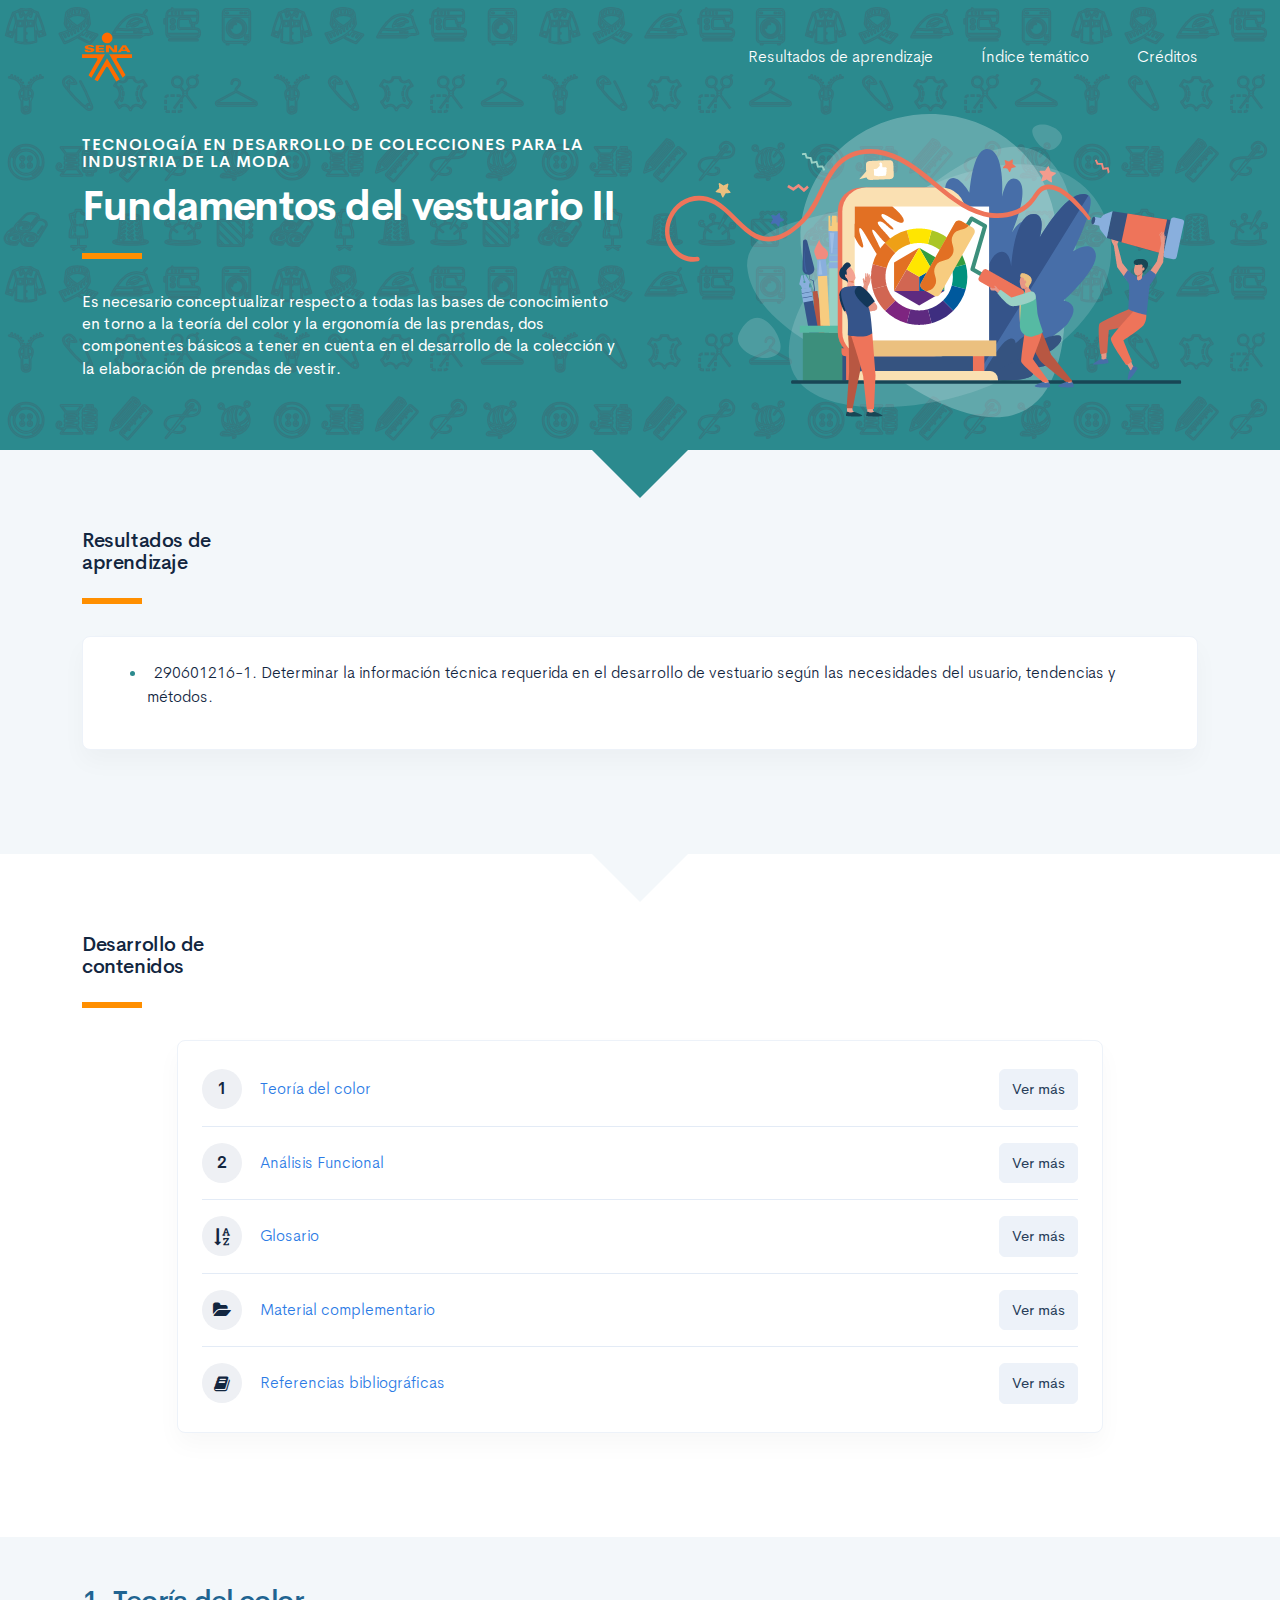
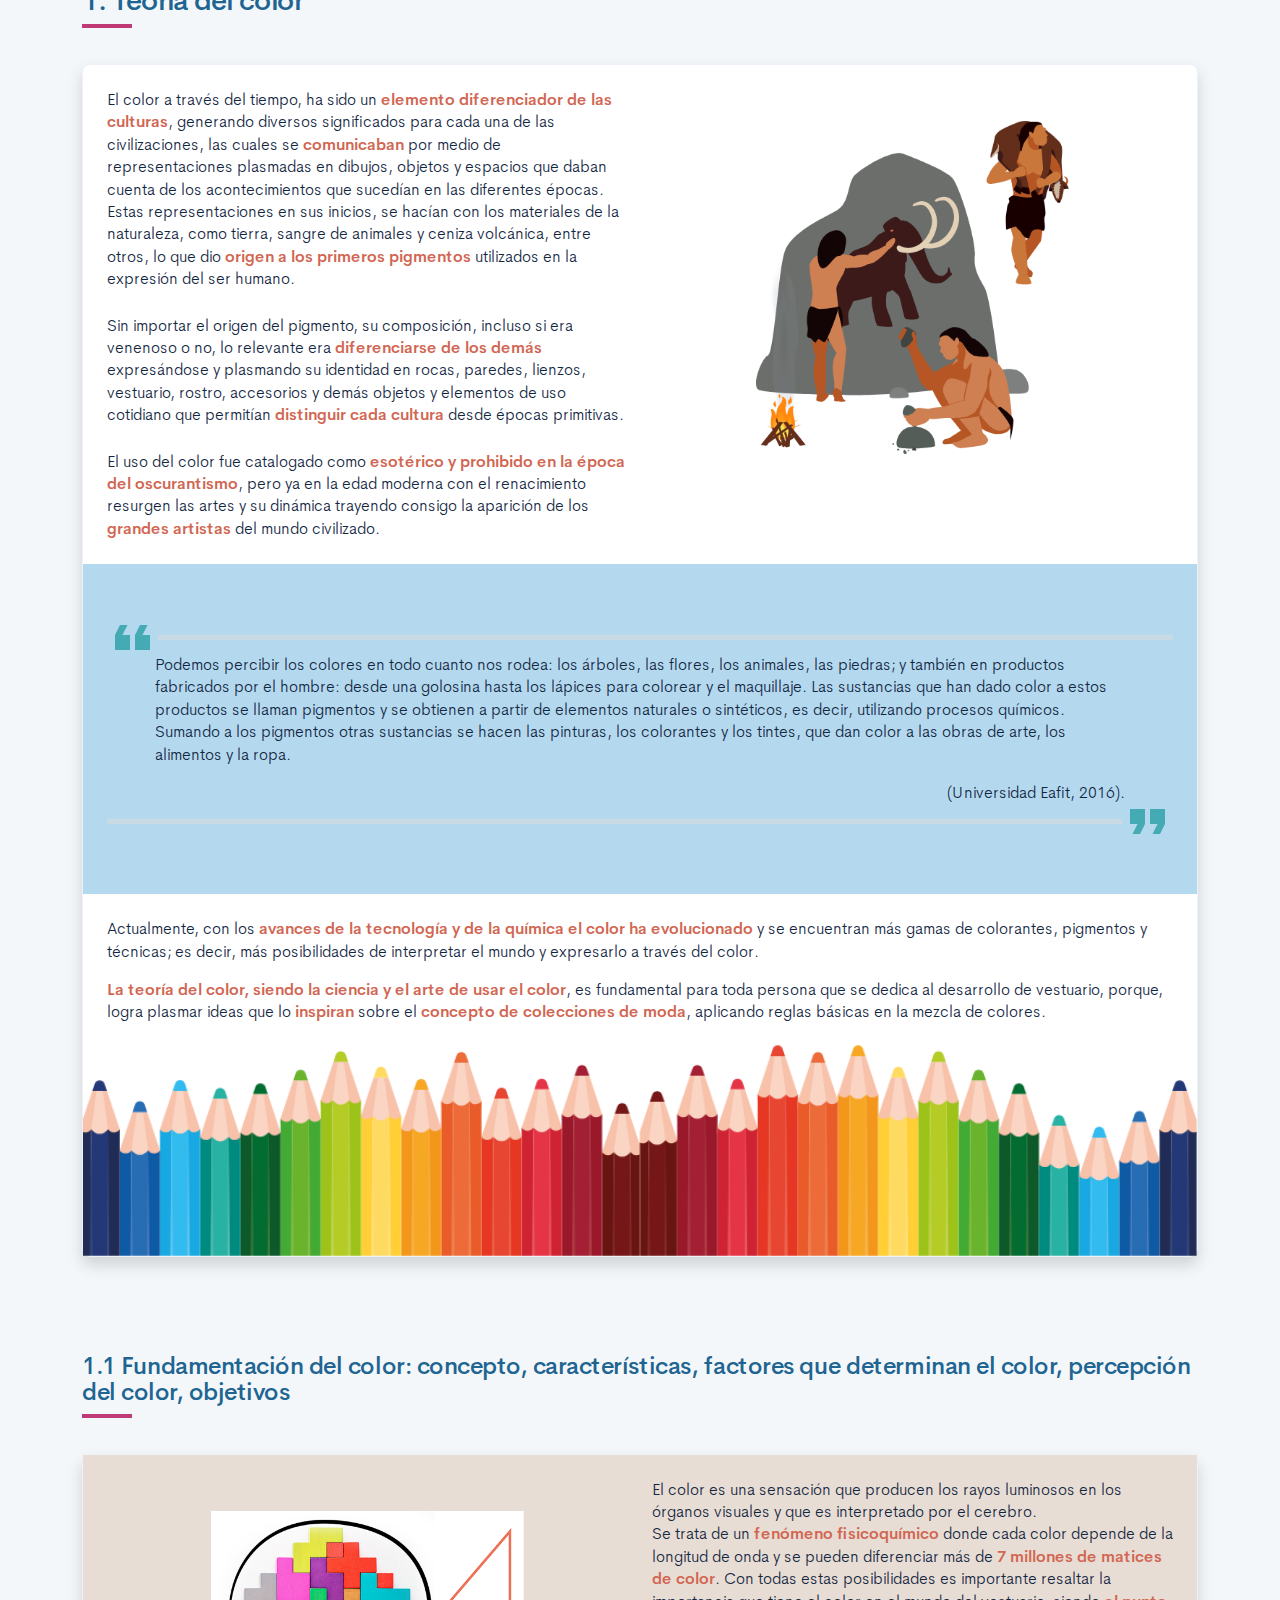
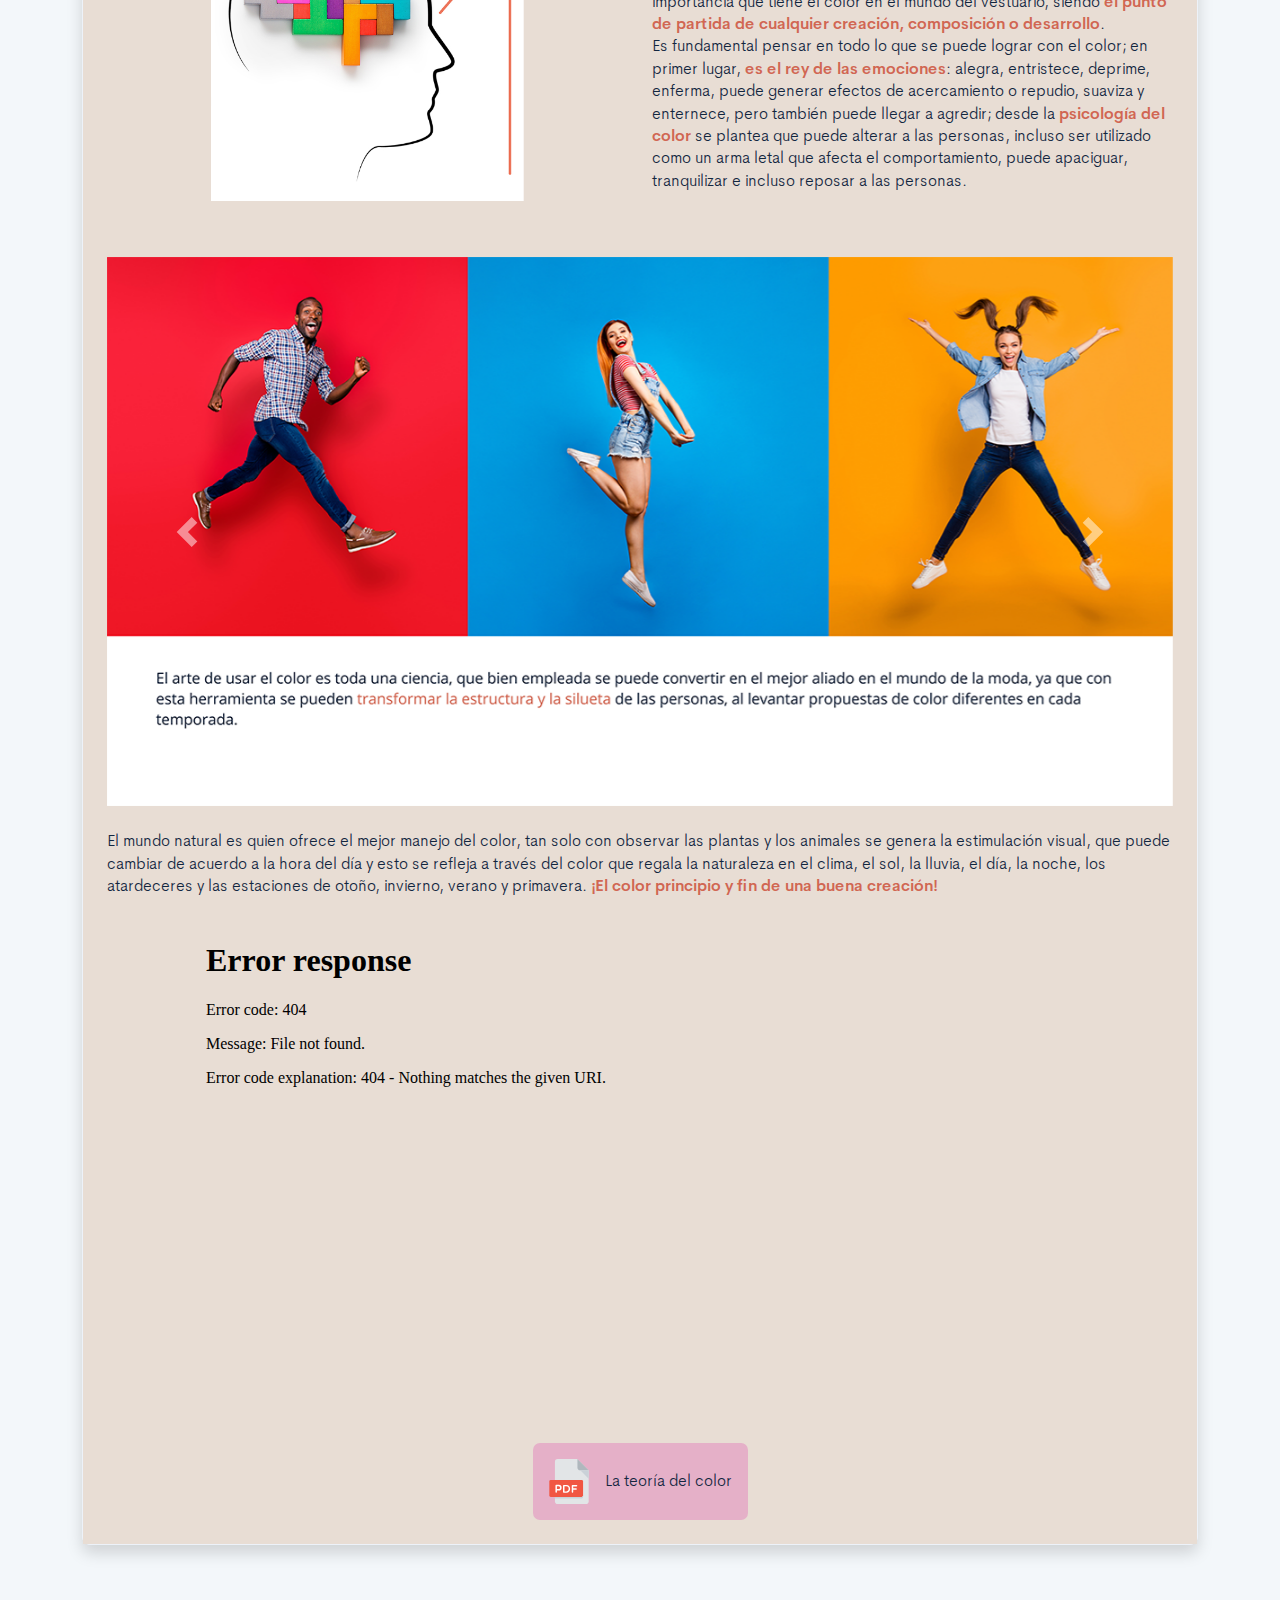
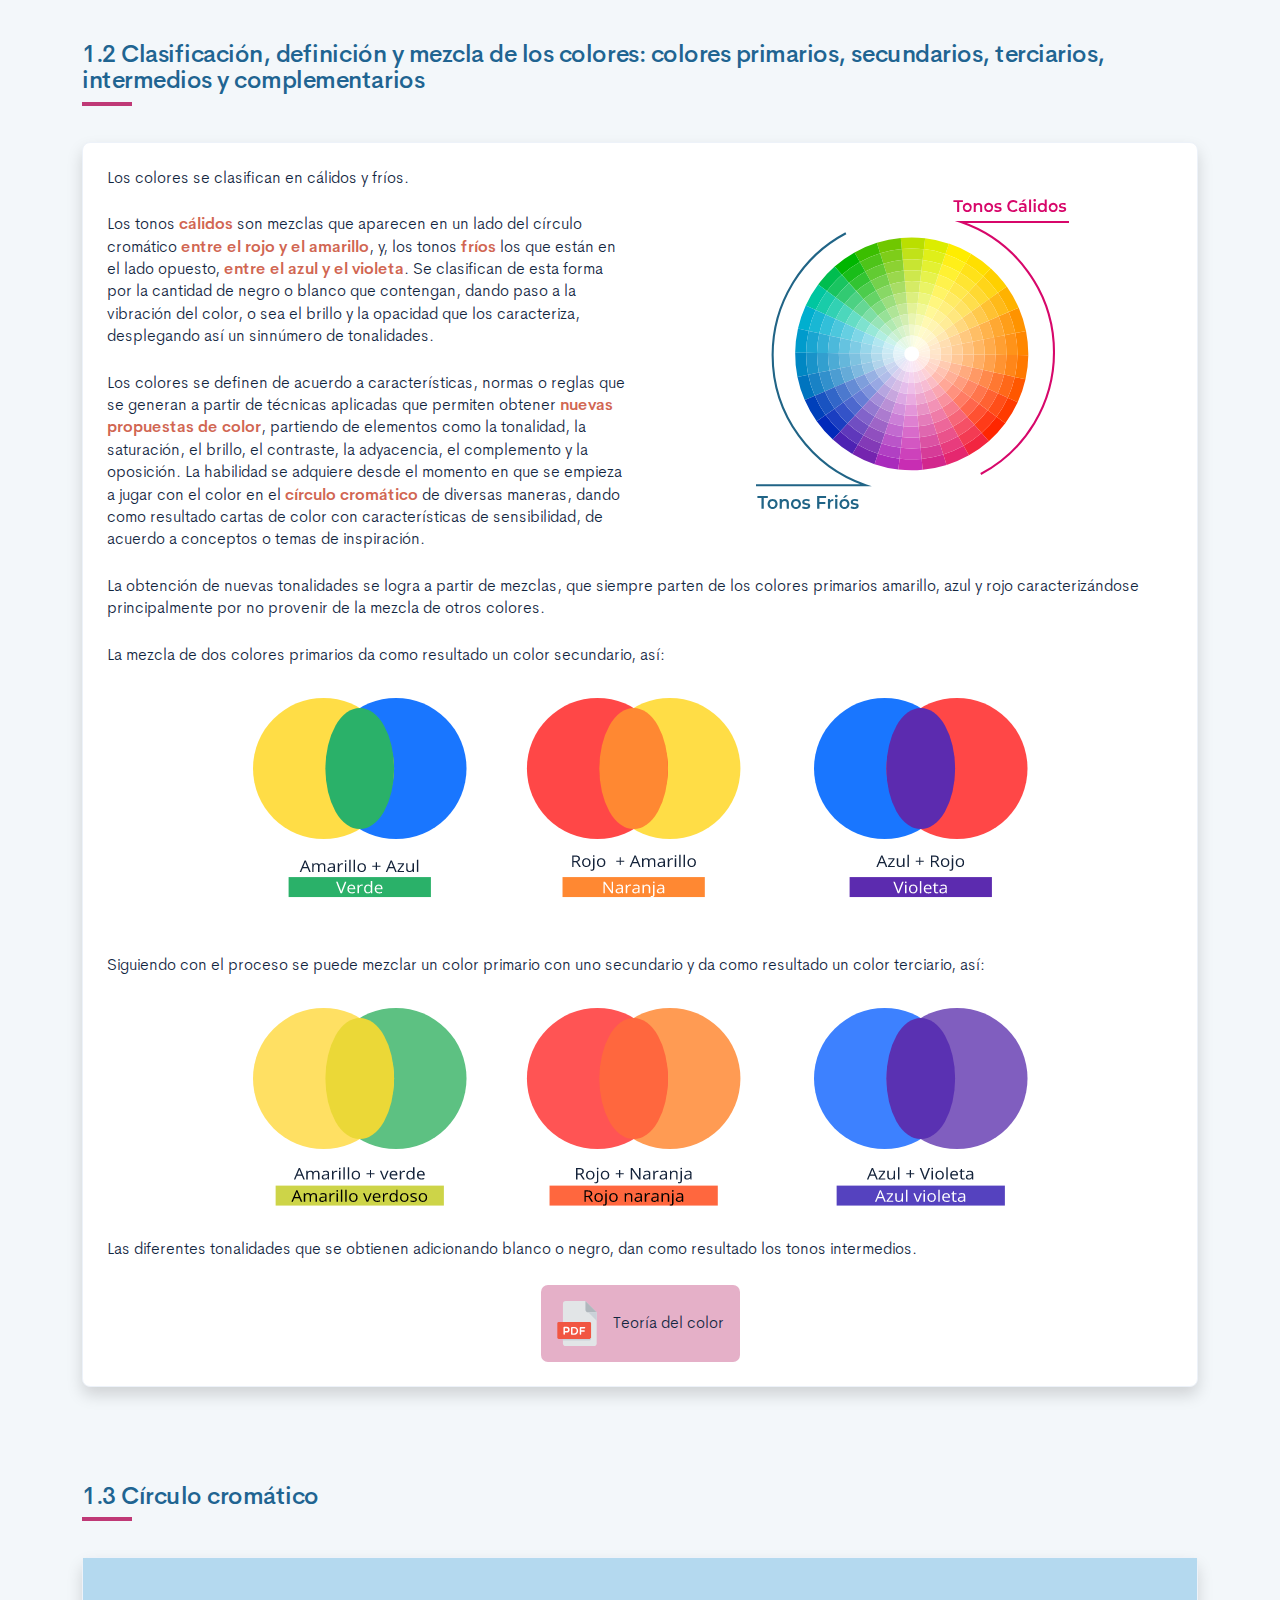
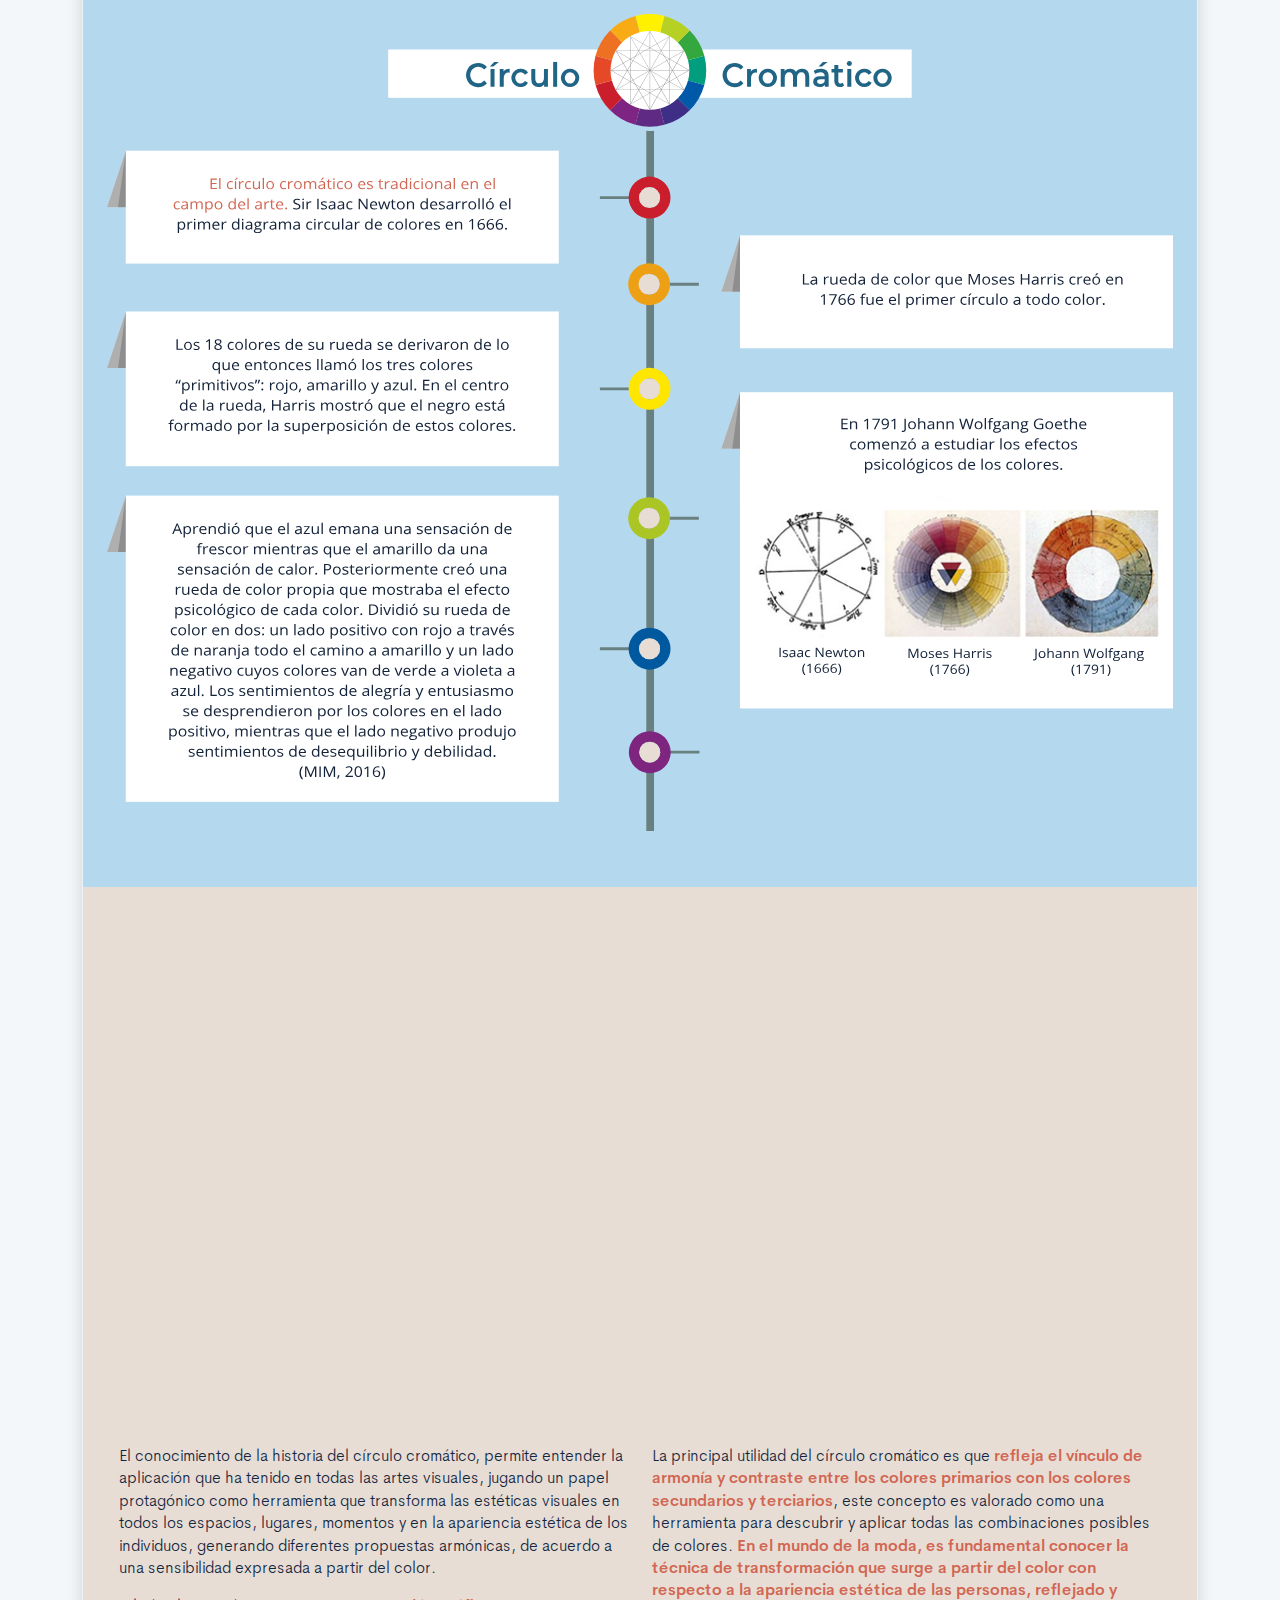
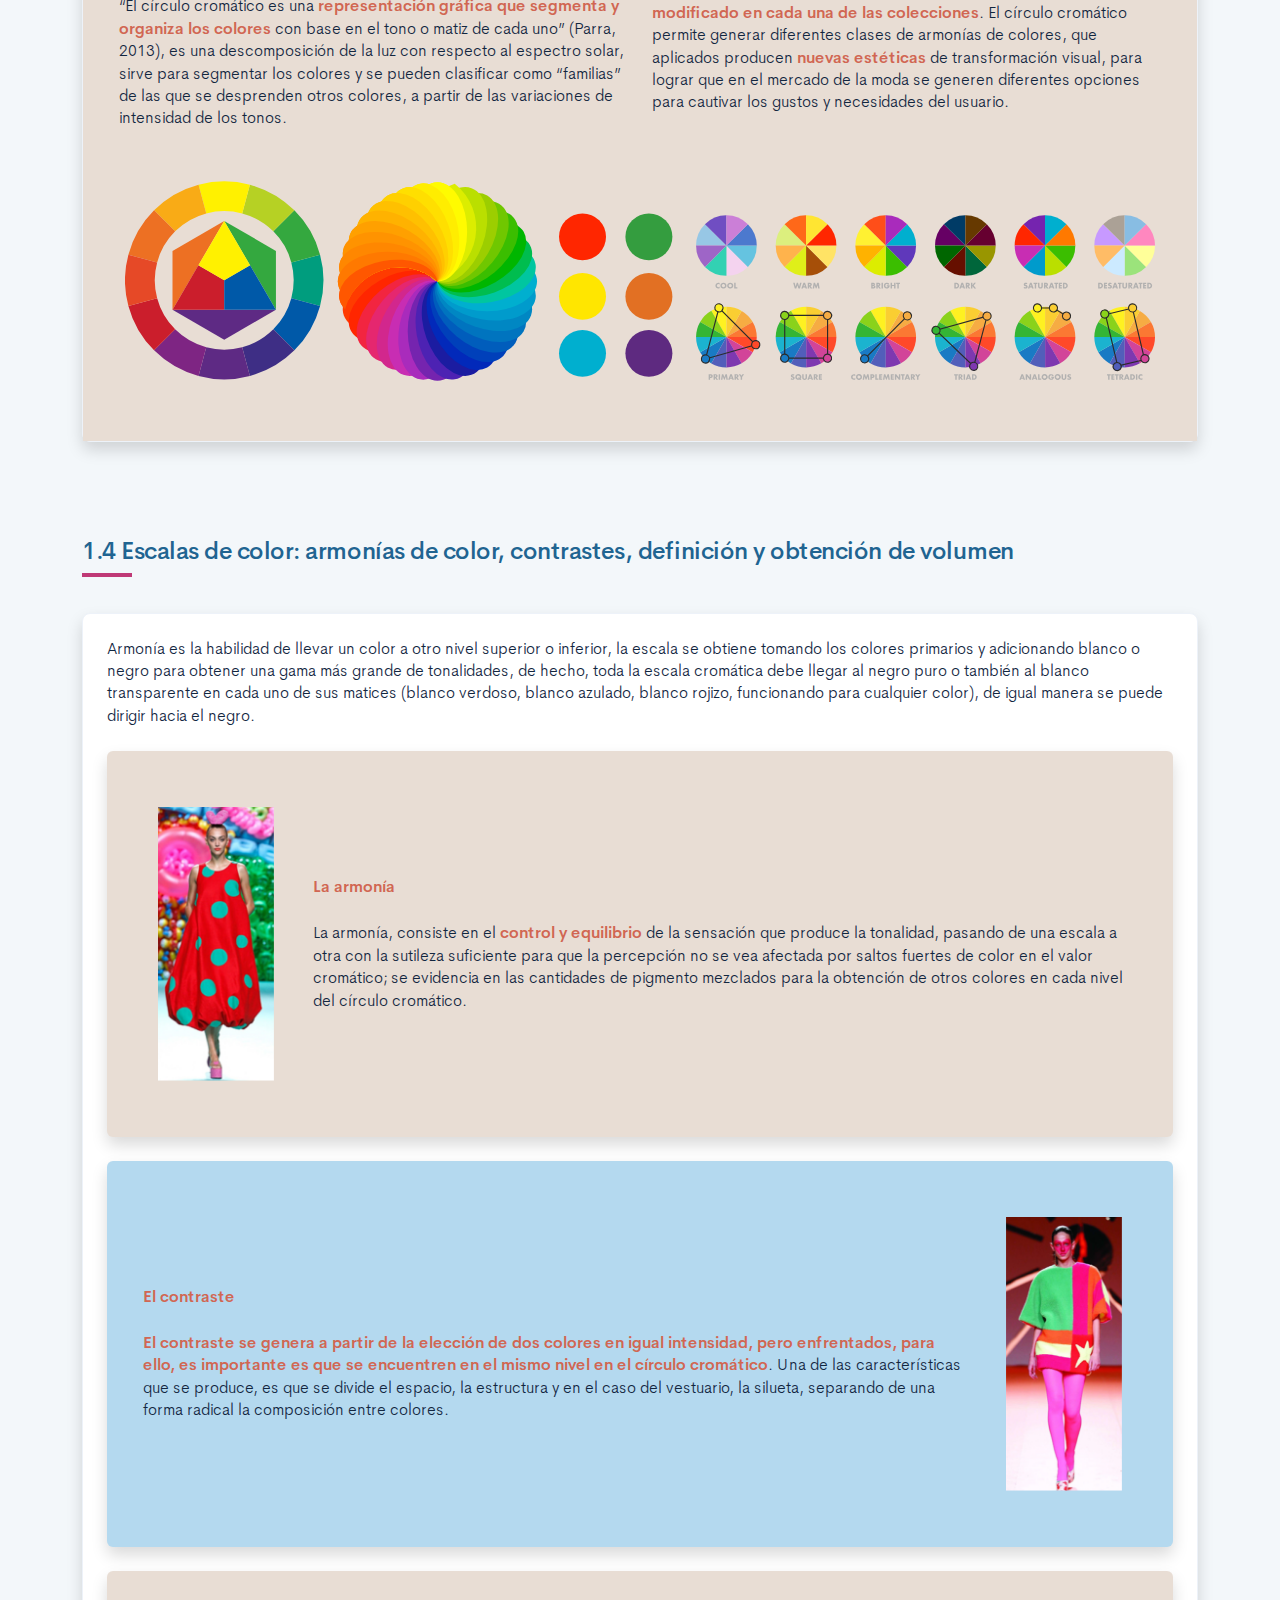
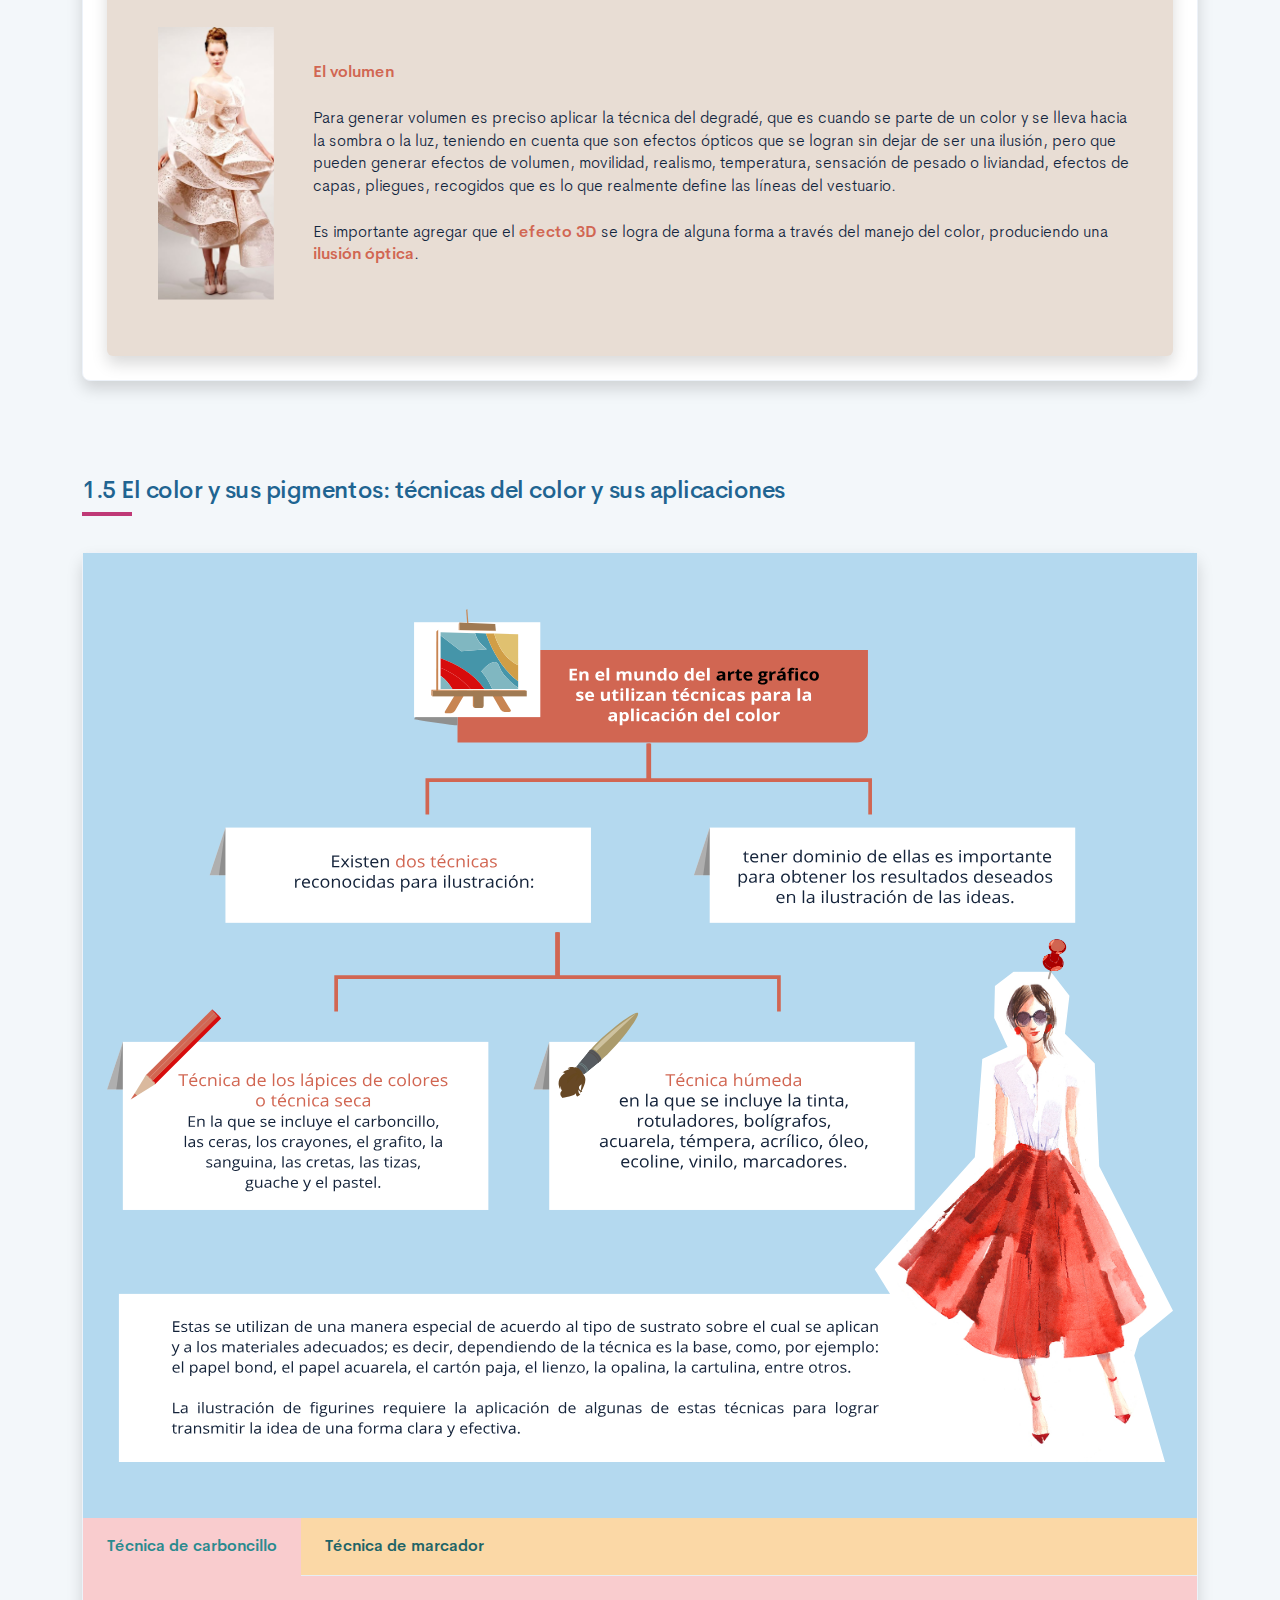
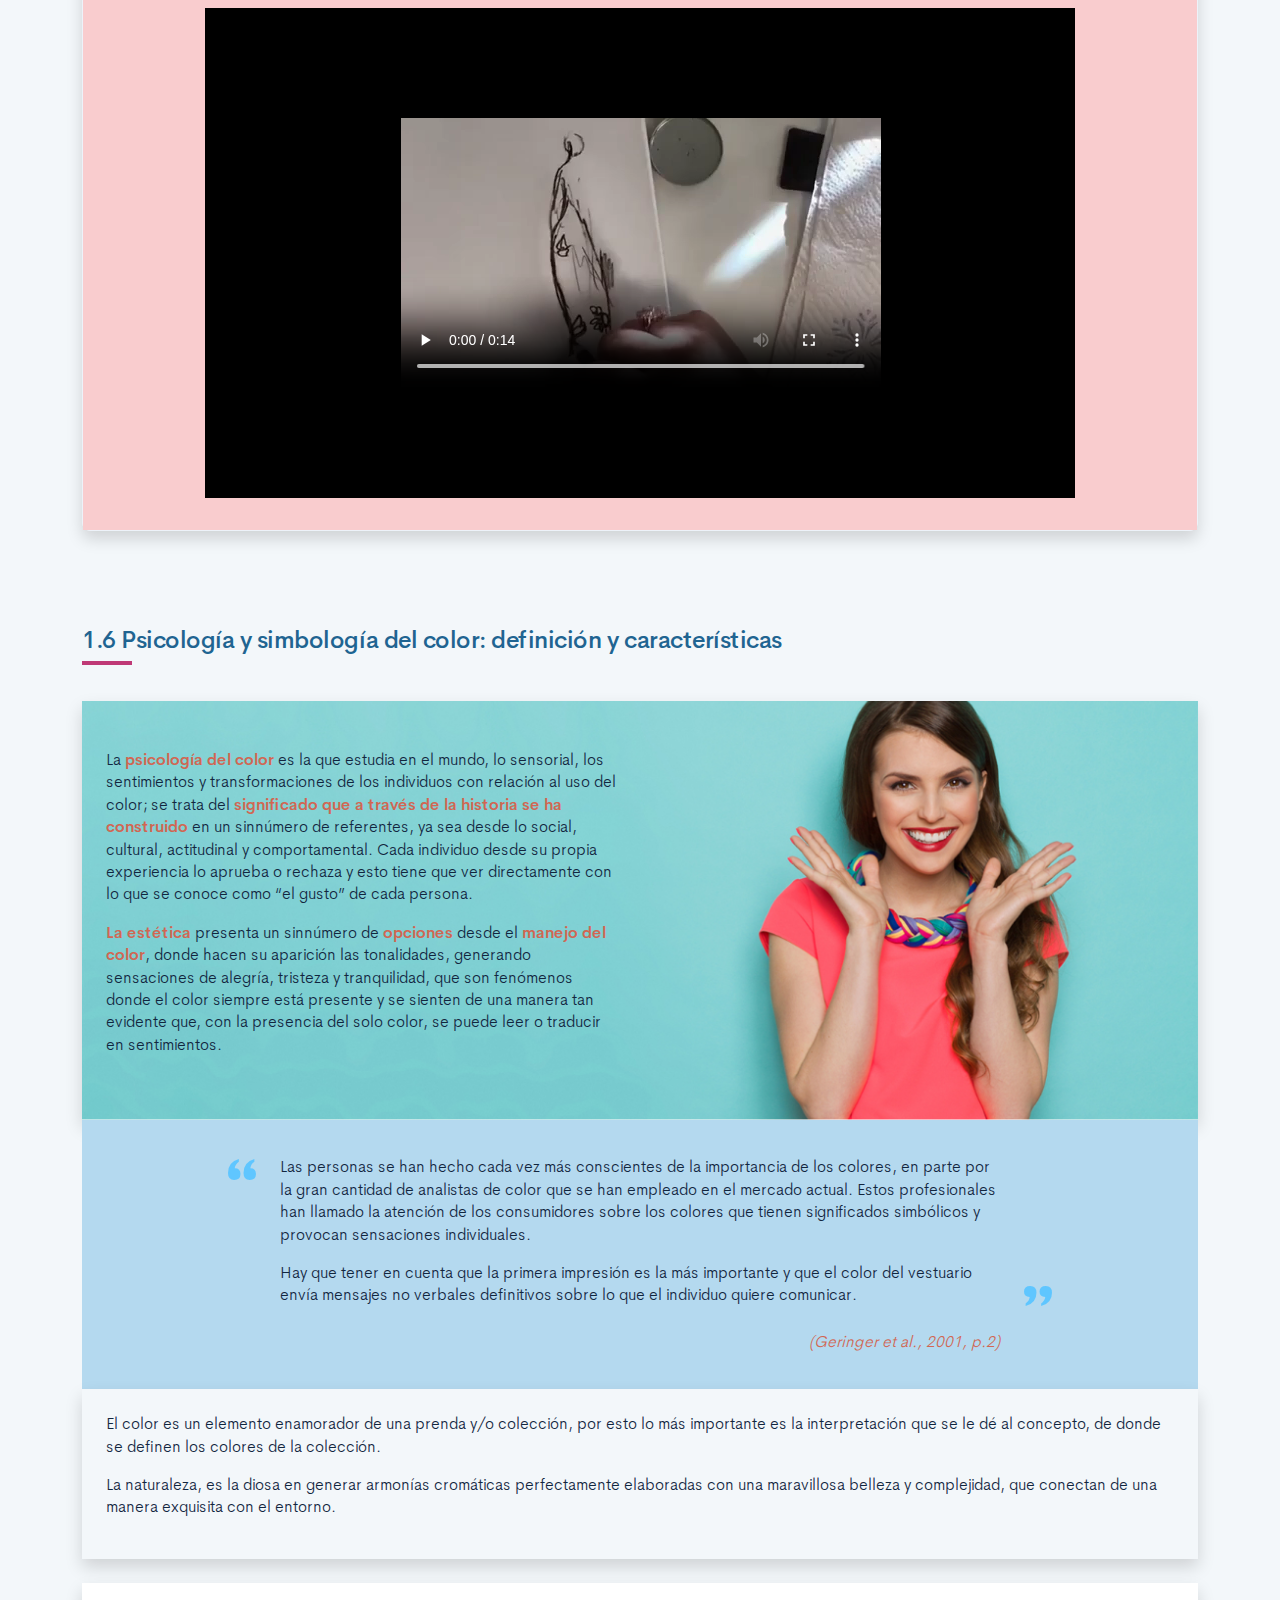
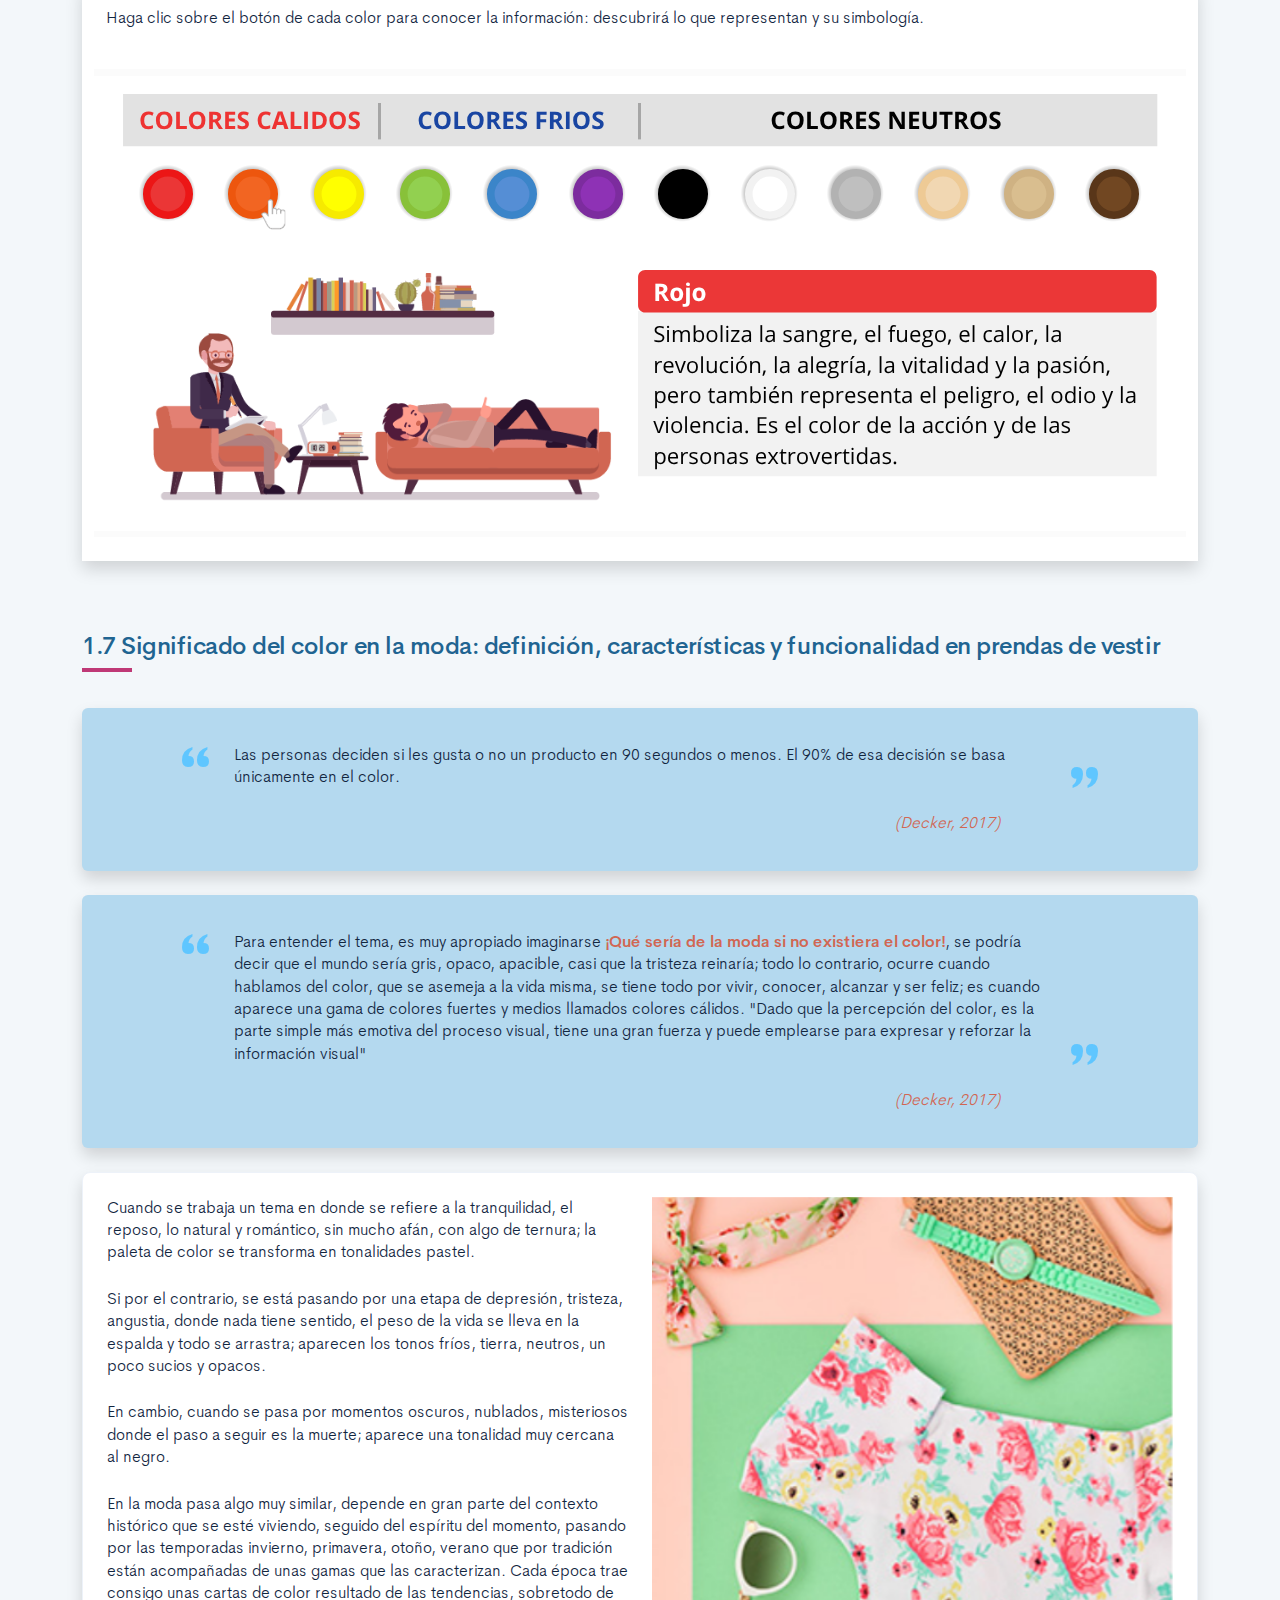
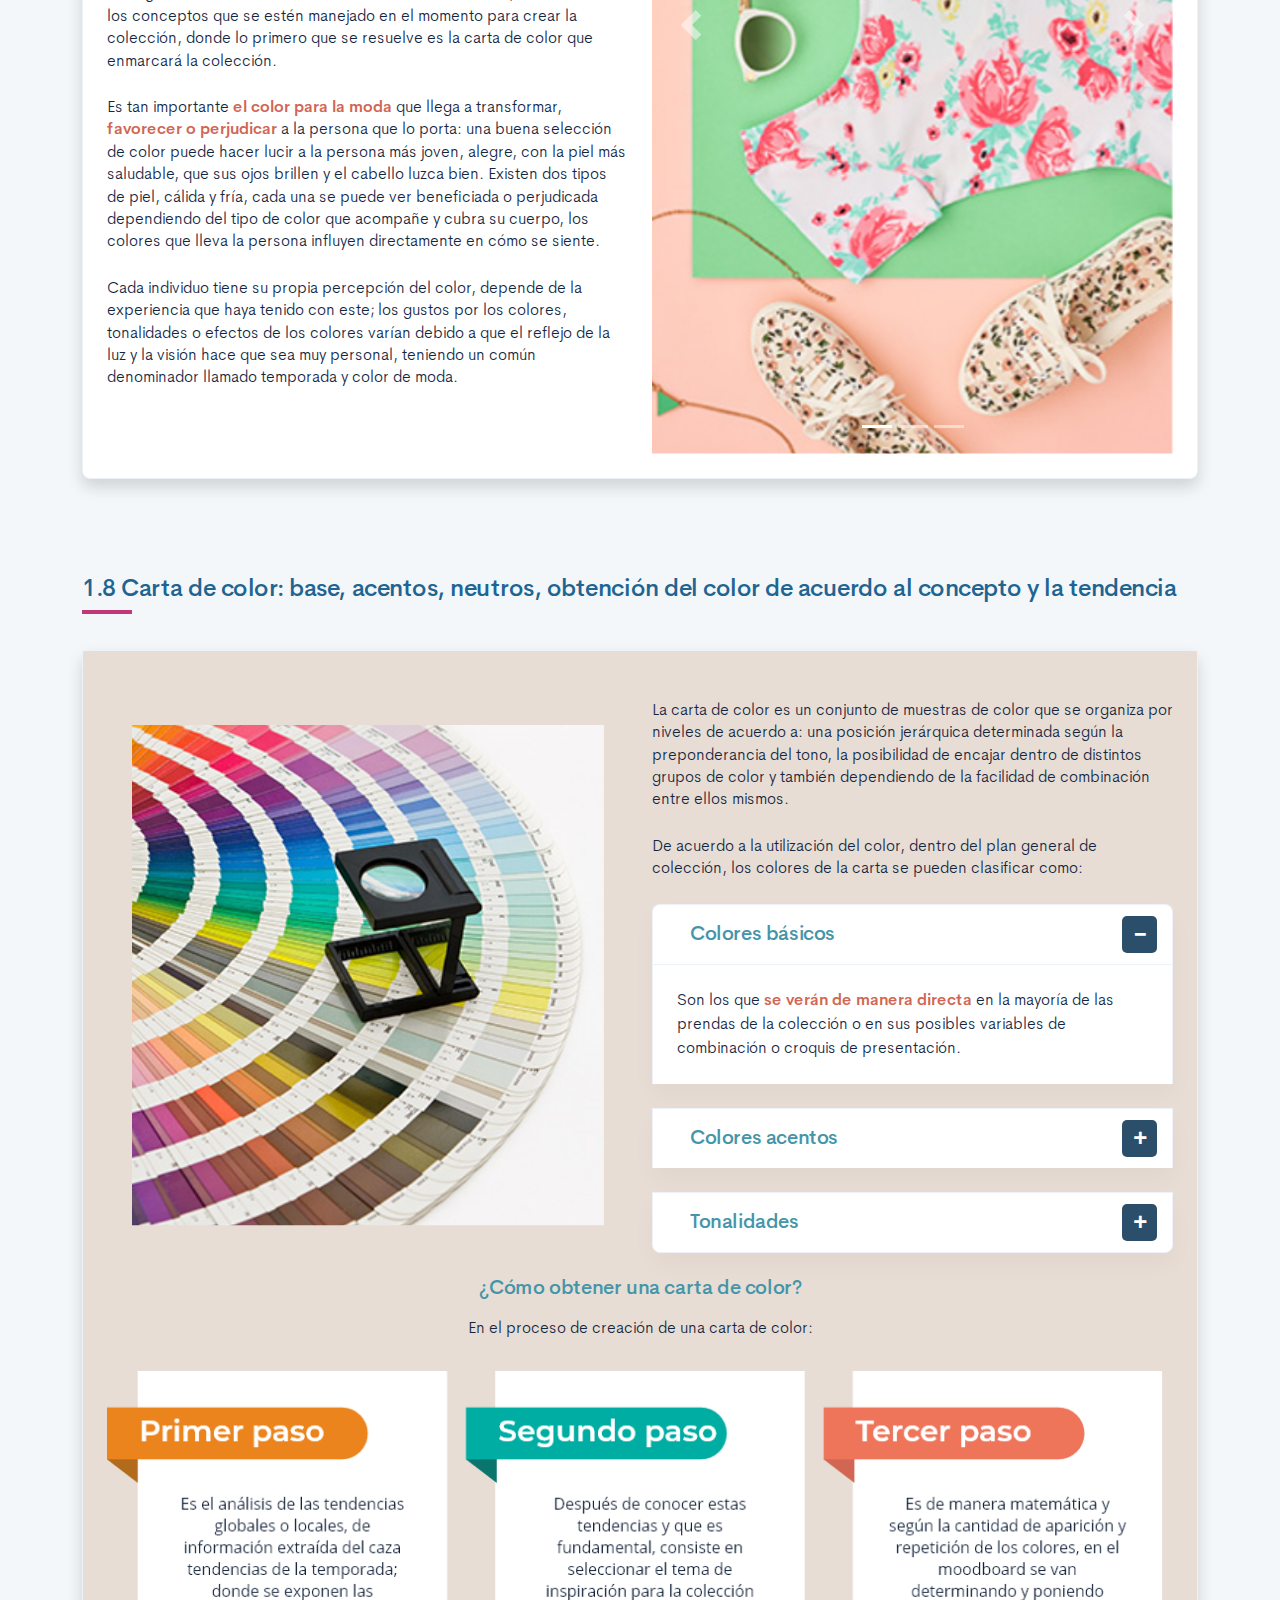
==== commit 185e24d0: "Corrección hallazgos y empaquetado" ====
--- a/public/material.html
+++ b/public/material.html
@@ -71,8 +71,8 @@
                                             <div class="col-auto">
                                                 <div class="avatar avatar-sm"><span class="nav-tema-item__icon avatar-title font-size-lg bg-secondary-soft rounded-circle text-primary font-weight-bold">1</span></div>
                                             </div>
-                                            <div class="col ml-n2"><span class="nav-tema-item__titulo"> <a href="main.html#page/#tema-1/">Teoría del color</a></span></div>
-                                            <div class="col-auto"> <a class="btn btn-light nav-tema-item__btn" href="main.html#page/#tema-1/">Ver más</a></div>
+                                            <div class="col ml-n2"><span class="nav-tema-item__titulo"> <a href="#tema-1">Teoría del color</a></span></div>
+                                            <div class="col-auto"> <a class="btn btn-light nav-tema-item__btn" href="#tema-1">Ver más</a></div>
                                         </div>
                                     </li>
                                     <li class="list-group-item nav-tema-item">
@@ -80,8 +80,35 @@
                                             <div class="col-auto">
                                                 <div class="avatar avatar-sm"><span class="nav-tema-item__icon avatar-title font-size-lg bg-secondary-soft rounded-circle text-primary font-weight-bold">2</span></div>
                                             </div>
-                                            <div class="col ml-n2"><span class="nav-tema-item__titulo"> <a href="main.html#page/#tema-2/">Análisis Funcional</a></span></div>
-                                            <div class="col-auto"> <a class="btn btn-light nav-tema-item__btn" href="main.html#page/#tema-2/">Ver más</a></div>
+                                            <div class="col ml-n2"><span class="nav-tema-item__titulo"> <a href="#tema-2">Análisis Funcional</a></span></div>
+                                            <div class="col-auto"> <a class="btn btn-light nav-tema-item__btn" href="#tema-2">Ver más</a></div>
+                                        </div>
+                                    </li>
+                                    <li class="list-group-item nav-tema-item">
+                                        <div class="row align-items-center">
+                                            <div class="col-auto">
+                                                <div class="avatar avatar-sm"><span class="nav-tema-item__icon avatar-title font-size-lg bg-secondary-soft rounded-circle text-primary font-weight-bold"> <i class="fa fa-sort-alpha-asc"></i></span></div>
+                                            </div>
+                                            <div class="col ml-n2"><span class="nav-tema-item__titulo"> <a href="#glosario">Glosario</a></span></div>
+                                            <div class="col-auto"> <a class="btn btn-light nav-tema-item__btn" href="#glosario">Ver más</a></div>
+                                        </div>
+                                    </li>
+                                    <li class="list-group-item nav-tema-item">
+                                        <div class="row align-items-center">
+                                            <div class="col-auto">
+                                                <div class="avatar avatar-sm"><span class="nav-tema-item__icon avatar-title font-size-lg bg-secondary-soft rounded-circle text-primary font-weight-bold"> <i class="fa fa-folder-open"></i></span></div>
+                                            </div>
+                                            <div class="col ml-n2"><span class="nav-tema-item__titulo"> <a href="#anexos">Material complementario</a></span></div>
+                                            <div class="col-auto"> <a class="btn btn-light nav-tema-item__btn" href="#anexos">Ver más</a></div>
+                                        </div>
+                                    </li>
+                                    <li class="list-group-item nav-tema-item">
+                                        <div class="row align-items-center">
+                                            <div class="col-auto">
+                                                <div class="avatar avatar-sm"><span class="nav-tema-item__icon avatar-title font-size-lg bg-secondary-soft rounded-circle text-primary font-weight-bold"> <i class="fa fa-book"></i></span></div>
+                                            </div>
+                                            <div class="col ml-n2"><span class="nav-tema-item__titulo"> <a href="#referencias">Referencias bibliográficas</a></span></div>
+                                            <div class="col-auto"> <a class="btn btn-light nav-tema-item__btn" href="#referencias">Ver más</a></div>
                                         </div>
                                     </li>
                                 </ul>
@@ -210,7 +237,7 @@
                                     <p>Las diferentes tonalidades que se obtienen adicionando blanco o negro, dan como resultado los tonos intermedios.</p>
                                     <section class="mt-4"></section>
                                     <div class="row justify-content-center">
-                                        <div class="col-auto"><a class="media-link" href="media/documentos/Anexo_4_Teoria_del_Color.pptx" target="_blank"><img class="media-link-icon" src="assets/images/icons/icon_pdf.svg" alt="">
+                                        <div class="col-auto"><a class="media-link" href="media/documentos/Anexo_4_Teoria_del_Color.pdf" target="_blank"><img class="media-link-icon" src="assets/images/icons/icon_pdf.svg" alt="">
                                                 <div class="media-link-title">
                                                     <p>Teoría del color</p>
                                                 </div>
@@ -250,7 +277,7 @@
                         <div class="card-body">
                             <div class="row">
                                 <div class="col-12">
-                                    <p>Armonía es la habilidad de llevar un color a otro nivel superior o inferior, la escala se obtiene tomando los colores primarios y adicionando blanco o negro para obtener una gama más grande de tonalidades, de hecho, toda la escala cromática debe llegar al negro puro o también al blanco transparente en cada uno de sus matices (Blanco verdoso, blanco azulado, blanco rojizo, funcionando para cualquier color), de igual manera se puede dirigir hacia el negro.</p>
+                                    <p>Armonía es la habilidad de llevar un color a otro nivel superior o inferior, la escala se obtiene tomando los colores primarios y adicionando blanco o negro para obtener una gama más grande de tonalidades, de hecho, toda la escala cromática debe llegar al negro puro o también al blanco transparente en cada uno de sus matices (blanco verdoso, blanco azulado, blanco rojizo, funcionando para cualquier color), de igual manera se puede dirigir hacia el negro.</p>
                                 </div>
                             </div>
                             <div class="row align-items-center bg-color3 mt-4 mx-0 rounded shadow p-4">
@@ -539,7 +566,7 @@
                                     <p>El concepto de funcionalidad en cuanto al vestuario, ha cambiado a través de la historia de la humanidad. En un comienzo la función del vestuario fue proteger de las condiciones climáticas, animales o factores externos.</p>
                                     <p class="mt-4">Luego, se le fueron adicionando funciones extras que permitieron la comunicación por medio de los códigos de vestir.</p>
                                     <p class="mt-4">Posteriormente, tras el estudio de las relaciones físicas del ser humano con su entorno, a partir de la ergonomía, se establecen conceptos de modelación y comodidad del vestuario, dando como resultado prendas de vestir adecuadas a la forma y capacidades del cuerpo humano.</p>
-                                    <p class="mt-4">En la actualidad, al implementar las nuevas tecnologías, se han logrado materiales con funciones adicionales y procesos de producción tecnológicos que dan paso a prendas con protección (antibalas, ignifugas, a los rayos UV, antibacterianas, antimicrobianas), usos comunicativos (luces led, cambios de color), que adicionan dispositivos de la sensórica que permiten monitorear signos vitales (temperatura, ritmo cardiaco, presión arterial), entre otros nuevos usos de la ropa.</p>
+                                    <p class="mt-4">En la actualidad, al implementar las nuevas tecnologías, se han logrado materiales con funciones adicionales y procesos de producción tecnológicos que dan paso a prendas con protección (antibalas, ignífugas, a los rayos UV, antibacterianas, antimicrobianas), usos comunicativos (luces led, cambios de color), que adicionan dispositivos de la sensórica que permiten monitorear signos vitales (temperatura, ritmo cardiaco, presión arterial), entre otros nuevos usos de la ropa.</p>
                                 </div>
                                 <div class="col-12 col-md-6"><img class="img-fluid img-a" src="assets/images/pages/img19.png" style="max-width: 80%"></div>
                             </div>
@@ -565,7 +592,7 @@
                     <div class="row mt-4 shadow mx-0">
                         <div class="col-12 px-0">
                             <nav class="nav-tab-ecored">
-                                <div class="nav nav-tabs" id="nav-tab" role="tablist"><a class="nav-item nav-link active" id="nav-05-tab" data-toggle="tab" href="#nav-05" role="tab" aria-controls="nav-05" aria-selected="true"><strong>Porque nos vestimos </strong></a><a class="nav-item nav-link" id="nav-06-tab" data-toggle="tab" href="#nav-06" role="tab" aria-controls="nav-06" aria-selected="false"><strong>Why Do We Wear Clothes?</strong></a></div>
+                                <div class="nav nav-tabs" id="nav-tab" role="tablist"><a class="nav-item nav-link active" id="nav-05-tab" data-toggle="tab" href="#nav-05" role="tab" aria-controls="nav-05" aria-selected="true"><strong>¿Por qué nos vestimos? </strong></a><a class="nav-item nav-link" id="nav-06-tab" data-toggle="tab" href="#nav-06" role="tab" aria-controls="nav-06" aria-selected="false"><strong>Why Do We Wear Clothes?</strong></a></div>
                                 <div class="tab-content" id="nav-tabContent">
                                     <div class="tab-pane fade show active" id="nav-05" role="tabpanel" aria-labelledby="nav-05-tab">
                                         <div class="row justify-content-center">
@@ -676,7 +703,7 @@
                         <div class="row">
                             <div class="col-12">
                                 <nav class="nav-tab-ecored">
-                                    <div class="nav nav-tabs" id="nav-tab" role="tablist"><a class="nav-item nav-link active" id="nav-07-tab" data-toggle="tab" href="#nav-07" role="tab" aria-controls="nav-07" aria-selected="true"><strong>Estética y función en el diseño</strong></a><a class="nav-item nav-link" id="nav-08-tab" data-toggle="tab" href="#nav-08" role="tab" aria-controls="nav-08" aria-selected="false"><strong>Función y forma</strong></a><a class="nav-item nav-link" id="nav-09-tab" data-toggle="tab" href="#nav-09" role="tab" aria-controls="nav-09" aria-selected="false"><strong>La Police Gear</strong></a><a class="nav-item nav-link" id="nav-10-tab" data-toggle="tab" href="#nav-10" role="tab" aria-controls="nav-10" aria-selected="false"><strong>Ropa técnica y minimalista para viajar cómodo</strong></a></div>
+                                    <div class="nav nav-tabs" id="nav-tab" role="tablist"><a class="nav-item nav-link active" id="nav-07-tab" data-toggle="tab" href="#nav-07" role="tab" aria-controls="nav-07" aria-selected="true"><strong>Estética y función en el diseño</strong></a><a class="nav-item nav-link" id="nav-08-tab" data-toggle="tab" href="#nav-08" role="tab" aria-controls="nav-08" aria-selected="false"><strong>Función y forma</strong></a><a class="nav-item nav-link" id="nav-09-tab" data-toggle="tab" href="#nav-09" role="tab" aria-controls="nav-09" aria-selected="false"><strong>La Police Gear</strong></a><a class="nav-item nav-link" id="nav-10-tab" data-toggle="tab" href="#nav-10" role="tab" aria-controls="nav-10" aria-selected="false"><strong>Ropa ténica y minimalista para viajar cómodo</strong></a></div>
                                     <div class="tab-content" id="nav-tabContent">
                                         <div class="tab-pane fade show active" id="nav-07" role="tabpanel" aria-labelledby="nav-07-tab">
                                             <div class="row justify-content-center">
@@ -713,7 +740,7 @@
                         <div class="row">
                             <div class="col-12">
                                 <nav class="nav-tab-ecored">
-                                    <div class="nav nav-tabs" id="nav-tab" role="tablist"><a class="nav-item nav-link active" id="nav-11-tab" data-toggle="tab" href="#nav-11" role="tab" aria-controls="nav-11" aria-selected="true"><strong>Ropa términca para futbolistas</strong></a><a class="nav-item nav-link" id="nav-12-tab" data-toggle="tab" href="#nav-12" role="tab" aria-controls="nav-12" aria-selected="false"><strong>Ropa infantil funcional y ecológica</strong></a><a class="nav-item nav-link" id="nav-13-tab" data-toggle="tab" href="#nav-13" role="tab" aria-controls="nav-13" aria-selected="false"><strong>H&M for brick lane bikes: coming together</strong></a><a class="nav-item nav-link" id="nav-14-tab" data-toggle="tab" href="#nav-14" role="tab" aria-controls="nav-14" aria-selected="false"><strong>H&M for brick lane bikes: men's fashion</strong></a></div>
+                                    <div class="nav nav-tabs" id="nav-tab" role="tablist"><a class="nav-item nav-link active" id="nav-11-tab" data-toggle="tab" href="#nav-11" role="tab" aria-controls="nav-11" aria-selected="true"><strong>Ropa térmica para futbolistas</strong></a><a class="nav-item nav-link" id="nav-12-tab" data-toggle="tab" href="#nav-12" role="tab" aria-controls="nav-12" aria-selected="false"><strong>Ropa infantil funcional y ecológica</strong></a><a class="nav-item nav-link" id="nav-13-tab" data-toggle="tab" href="#nav-13" role="tab" aria-controls="nav-13" aria-selected="false"><strong>H&M for brick lane bikes: coming together</strong></a><a class="nav-item nav-link" id="nav-14-tab" data-toggle="tab" href="#nav-14" role="tab" aria-controls="nav-14" aria-selected="false"><strong>H&M for brick lane bikes: men's fashion</strong></a></div>
                                     <div class="tab-content" id="nav-tabContent">
                                         <div class="tab-pane fade show active" id="nav-11" role="tabpanel" aria-labelledby="nav-11-tab">
                                             <div class="row justify-content-center">
@@ -1000,42 +1027,40 @@
                     <div class="jumbotron bg-white">
                         <p> <strong class="mr-2">Ajuste:</strong>1. m. Acción y efecto de ajustar o ajustarse. 2. m. Encaje o medida proporcionada que tienen las partes de que se compone algo (Real Academia Española, s.f.). “acción y efecto de acomodar”. Es fruto de la suma de dos componentes claramente reconocibles: -El prefijo “ad-”, que es equivalente a “hacia”. -El adjetivo “iustus”, que es sinónimo de “justo” (Definicion.de, s.f.).</p>
                         <p> <strong class="mr-2">Anatómico:</strong>1. adj. Perteneciente o relativo a la anatomía; 2. adj. Dicho de un objeto: construido para que se adapte o ajuste perfectamente al cuerpo humano o a alguna de sus partes. Asientos anatómicos. Prendas anatómicas (Real Academia Española, s.f.).</p>
-                        <p> <strong class="mr-2">Antibacteriano:</strong>Dicho de un medicamento, de una sustancia, de un procedimiento, etc.: Que se utiliza para combatir las bacterias (Real Academia Española, s.f.).</p>
-                        <p> <strong class="mr-2">Antimicrobiano:</strong>Que combate los microorganismos o evita su aparición.</p>
-                        <p> <strong class="mr-2">Armonía:</strong>Equilibrio, proporción y correspondencia adecuada entre las diferentes cosas de un conjunto.</p>
-                        <p> <strong class="mr-2">Comodidad:</strong>1. f. Cualidad de cómodo. 2. f. Cosa necesaria para vivir a gusto y con descanso (Real Academia Española, s.f.).<br>
-                        <p>Condición de cómodo: sencillo, conveniente, provechoso. El término, que proviene del vocablo latino commodĭtas, suele hacer referencia a aquello que se necesita para estar a gusto (Definicion.de, s.f.).</p>
-                        </p>
-                        <p> <strong class="mr-2">Complemento:</strong>Accesorio de la indumentaria femenina o masculina (Real Academia Española, s.f.).<br>
+                        <p> <strong class="mr-2">Antibacteriano:</strong>dicho de un medicamento, de una sustancia, de un procedimiento, etc.: Que se utiliza para combatir las bacterias (Real Academia Española, s.f.).</p>
+                        <p> <strong class="mr-2">Antimicrobiano:</strong>que combate los microorganismos o evita su aparición.</p>
+                        <p> <strong class="mr-2">Armonía:</strong>equilibrio, proporción y correspondencia adecuada entre las diferentes cosas de un conjunto.</p>
+                        <p> <strong class="mr-2">Comodidad:</strong>1. f. Cualidad de cómodo. 2. f. Cosa necesaria para vivir a gusto y con descanso (Real Academia Española, s.f.).<br></p>
+                        <p> <strong class="mr-2">Condición de cómodo: </strong>sencillo, conveniente, provechoso. El término, que proviene del vocablo latino commodĭtas, suele hacer referencia a aquello que se necesita para estar a gusto (Definicion.de, s.f.).</p>
+                        <p> <strong class="mr-2">Complemento:</strong>accesorio de la indumentaria femenina o masculina (Real Academia Española, s.f.).<br>
                         <p>Del latín complementum, complemento es aquello que se añade a algo para mejorarlo o hacerlo íntegro. El término tiene diversos usos según el contexto (Definicion.de, s.f.).</p>
                         </p>
-                        <p> <strong class="mr-2">Color:</strong>Impresión que producen en la retina los rayos de luz reflejados y absorbidos por un cuerpo, según la longitud de onda de estos rayos.</p>
-                        <p> <strong class="mr-2">Confort:</strong>Bienestar o comodidad material (Real Academia Española, s.f.).<br>
+                        <p> <strong class="mr-2">Color:</strong>impresión que producen en la retina los rayos de luz reflejados y absorbidos por un cuerpo, según la longitud de onda de estos rayos.</p>
+                        <p> <strong class="mr-2">Confort:</strong>bienestar o comodidad material (Real Academia Española, s.f.).<br>
                         <p>Confort es un término francés aceptado por el diccionario de la Real Academia Española (RAE) que procede del inglés confort. Se trata de aquello que brinda comodidades y genera bienestar al usuario. El confort puede estar dado por algún objeto físico (un sillón, un colchón, un coche) o por alguna circunstancia ambiental o abstracta (Definicion.de, s.f.).</p>
                         </p>
-                        <p> <strong class="mr-2">Fisiológico:</strong>Perteneciente o relativo a la fisiología (Real Academia Española, s.f.)<br>
-                        <p>Fisiología: ciencia que tiene por objeto el estudio de las funciones de los seres orgánicos (Real Academia Española, s.f.).</p>
-                        </p>
+                        <p> <strong class="mr-2">Fisiológico:</strong>perteneciente o relativo a la fisiología (Real Academia Española, s.f.)<br></p>
+                        <p> <strong class="mr-2">Fisiología: </strong>ciencia que tiene por objeto el estudio de las funciones de los seres orgánicos (Real Academia Española, s.f.).</p>
                         <p> <strong class="mr-2">Función:</strong>1. f. Capacidad de actuar propia de los seres vivos y de sus órganos, y de las máquinas o instrumentos. 2. f. Tarea que corresponde realizar a una institución o entidad, o a sus órganos o personas (Real Academia Española, s.f.).<br>
                         <p>1. s. f. Adecuación de la forma externa y de la estética de una cosa, en especial de muebles, edificios, automóviles y cualquier otra cosa de la que se sirve el hombre, a la función que debe desempeñar (Farlex, s.f.).</p>
                         </p>
                         <p> <strong class="mr-2">Funcionalidad:</strong>1. f. Cualidad de funcional (Real Academia Española, s.f.).</p>
-                        <p> <strong class="mr-2">Ignifugo:</strong>Que no se inflama ni propaga la llama o el fuego (Real Academia Española, s.f.).</p>
-                        <p> <strong class="mr-2">Luminosidad:</strong>Es una propiedad de los colores. Ella da una indicación sobre el aspecto luminoso del color estudiado.</p>
-                        <p> <strong class="mr-2">Matiz:</strong>Variación leve de tono, grado de luminosidad que puede presentar un mismo color.</p>
-                        <p> <strong class="mr-2">Modelación:</strong>Sustantivo femenino. Es un vocabulario se refiere como la acción y resultado de modelar o modelarse alguna cosa o elemento, en dar la forma de barro, cera o cualquier material o cosa blanda una figura, forma y adorno o presentar de manera exacta la relieve de las figuras (Definicion.de, s.f.).</p>
-                        <p> <strong class="mr-2"><i>Moodboard</i>:</strong>Es la herramienta que utiliza el diseñador de la moda para hacerse una idea de lo que va a crear, este incluye todas las ideas a involucrar en una colección. Normalmente es una composición que incluye una serie de fotografías y muestras de todos los elementos y detalles que hagan posible la inspiración.</p>
-                        <p> <strong class="mr-2">Pigmento:</strong>Sustancia química pulverizable, insoluble en agua y en aceite, generalmente coloreada, que se usa en la fabricación de pinturas.</p>
-                        <p> <strong class="mr-2">Ropa inteligente:</strong>Es el resultado de la búsqueda de la industria textil de adaptar las piezas de vestir a las exigencias de este siglo mediante el uso de sensores incorporados en las telas (Healthia, s.f.).</p>
-                        <p> <strong class="mr-2">Saturación:</strong>Colorido o pureza, es la intensidad de un matiz específico. Se basa en la pureza del color; un color muy saturado tiene un color vivo e intenso, mientras que un color menos saturado parece más descolorido y gris. Sin saturación, un color se convierte en un tono de gris.</p>
-                        <p> <strong class="mr-2">Sensórica:</strong>Sensórica es un concepto genérico que hace referencia a diferentes tipos de sensórica para múltiples aplicaciones en la industria e investigación de sensores. Bajo esta palabra de sensórica se entiende tanto las unidades que emite una señal analógica, como las unidades que emite una señal binaria (encendido o apagado). En todos aquellos lugares donde no sea posible detectar magnitudes eléctricas se requiere la sensórica. Convierte una magnitud física en una magnitud eléctrica. Encontrará en nuestra gama de productos sensórica para diferentes magnitudes físicas. En las siguientes categorías encontrará sensores para diferentes aplicaciones. Los sensores de temperatura son tal vez los más conocidos y usados. Los Pt100 o termoelementos es sensórica que tienen un campo amplio de aplicaciones en la industria y la investigación. Como consecuencia, existe también una amplia variedad. Además, para aplicaciones especiales se puede fabricar sensores específicos. Otro campo importante de la sensórica son los medidores de presión. También aquí la oferta de sensores de presión es muy grande debido a la gran variedad de ámbitos de uso. En caso que no encuentre el sensor adecuado, llámenos. La gama de productos se completa con indicadores de nivel y sensores de fuerza, así como electrodos pH y Redox. Para que pueda incluir los sensores en su proceso, la mayoría de los sensores disponen de componentes adicionales para la adaptación (Pce-ibérica, s.f.).</p>
-                        <p> <strong class="mr-2">Simbiótica:</strong>Perteneciente o relativo a la simbiosis (Real Academia Española, s.f.).<br>
+                        <p> <strong class="mr-2">Ignífugo:</strong>que no se inflama ni propaga la llama o el fuego (Real Academia Española, s.f.).</p>
+                        <p> <strong class="mr-2">Luminosidad:</strong>es una propiedad de los colores. Ella da una indicación sobre el aspecto luminoso del color estudiado.</p>
+                        <p> <strong class="mr-2">Matiz:</strong>variación leve de tono, grado de luminosidad que puede presentar un mismo color.</p>
+                        <p> <strong class="mr-2">Modelación:</strong>sustantivo femenino. Es un vocabulario se refiere como la acción y resultado de modelar o modelarse alguna cosa o elemento, en dar la forma de barro, cera o cualquier material o cosa blanda una figura, forma y adorno o presentar de manera exacta la relieve de las figuras (Definicion.de, s.f.).</p>
+                        <p> <strong class="mr-2"><i>Moodboard</i>:</strong>es la herramienta que utiliza el diseñador de la moda para hacerse una idea de lo que va a crear, este incluye todas las ideas a involucrar en una colección. Normalmente es una composición que incluye una serie de fotografías y muestras de todos los elementos y detalles que hagan posible la inspiración.</p>
+                        <p> <strong class="mr-2">Pigmento:</strong>sustancia química pulverizable, insoluble en agua y en aceite, generalmente coloreada, que se usa en la fabricación de pinturas.</p>
+                        <p> <strong class="mr-2">Ropa inteligente:</strong>es el resultado de la búsqueda de la industria textil de adaptar las piezas de vestir a las exigencias de este siglo mediante el uso de sensores incorporados en las telas (Healthia, s.f.).</p>
+                        <p> <strong class="mr-2">Saturación:</strong>colorido o pureza, es la intensidad de un matiz específico. Se basa en la pureza del color; un color muy saturado tiene un color vivo e intenso, mientras que un color menos saturado parece más descolorido y gris. Sin saturación, un color se convierte en un tono de gris.</p>
+                        <p> <strong class="mr-2">Sensórica:</strong>sensórica es un concepto genérico que hace referencia a diferentes tipos de sensórica para múltiples aplicaciones en la industria e investigación de sensores. Bajo esta palabra de sensórica se entiende tanto las unidades que emite una señal analógica, como las unidades que emite una señal binaria (encendido o apagado). En todos aquellos lugares donde no sea posible detectar magnitudes eléctricas se requiere la sensórica. Convierte una magnitud física en una magnitud eléctrica. Encontrará en nuestra gama de productos sensórica para diferentes magnitudes físicas. En las siguientes categorías encontrará sensores para diferentes aplicaciones. Los sensores de temperatura son tal vez los más conocidos y usados. Los Pt100 o termoelementos es sensórica que tienen un campo amplio de aplicaciones en la industria y la investigación. Como consecuencia, existe también una amplia variedad. Además, para aplicaciones especiales se puede fabricar sensores específicos. Otro campo importante de la sensórica son los medidores de presión. También aquí la oferta de sensores de presión es muy grande debido a la gran variedad de ámbitos de uso. En caso que no encuentre el sensor adecuado, llámenos. La gama de productos se completa con indicadores de nivel y sensores de fuerza, así como electrodos pH y Redox. Para que pueda incluir los sensores en su proceso, la mayoría de los sensores disponen de componentes adicionales para la adaptación (Pce-ibérica, s.f.).</p>
+                        <p> <strong class="mr-2">Simbiótica:</strong>perteneciente o relativo a la simbiosis (Real Academia Española, s.f.).<br>
                         <p>Asociación de individuos animales o vegetales de diferentes especies, sobre todo si los simbiontes sacan provecho de la vida en común (Real Academia Española, s.f.).</p>
                         </p>
-                        <p> <strong class="mr-2">Talla:</strong>Medida convencional usada en la fabricación y venta de prendas de vestir (Real Academia Española, s.f.).</p>
-                        <p> <strong class="mr-2">Tonos:</strong>Los colores descienden del oscuro al color definido (por ejemplo, del negro al azul). Usualmente, colores con el mismo tono son diferenciados con adjetivos que se refieren a su luminosidad y/o saturación: azul claro, azul pastel, azul vivo.</p>
-                        <p> <strong class="mr-2">Valor:</strong>Cualidad o conjunto de cualidades por las que una cosa es apreciada o bien considerada.</p>
-                        <p> <strong class="mr-2">Volumen:</strong>Es básicamente la propiedad que tiene el color, es la capacidad de representar gráficamente la tridimensionalidad utilizando el tono, el tinte, el color, para asegurar que se visualice el contenido de la forma que se quiere graficar.</p>
+                        <p> <strong class="mr-2">Talla:</strong>medida convencional usada en la fabricación y venta de prendas de vestir (Real Academia Española, s.f.).</p>
+                        <p> <strong class="mr-2">Tonos:</strong>los colores descienden del oscuro al color definido (por ejemplo, del negro al azul). Usualmente, colores con el mismo tono son diferenciados con adjetivos que se refieren a su luminosidad y/o saturación: azul claro, azul pastel, azul vivo.</p>
+                        <p> <strong class="mr-2">Valor:</strong>cualidad o conjunto de cualidades por las que una cosa es apreciada o bien considerada.</p>
+                        <p> <strong class="mr-2">Volumen:</strong>es básicamente la propiedad que tiene el color, es la capacidad de representar gráficamente la tridimensionalidad utilizando el tono, el tinte, el color, para asegurar que se visualice el contenido de la forma que se quiere graficar.</p>
                     </div>
                 </div>
             </div>
@@ -1128,7 +1153,7 @@
                         <hr>
                         <p>Definicion.de. (s.f.). Definicion.<a class="ml-2" href="https://definicion.de/sastre/" target="_blank">https://definicion.de/sastre/</a></p>
                         <hr>
-                        <p>De los Santos, A. (s.f.). Fundamentos visuales 2: Teoría del Color.<a class="ml-2" href="http://ww7.anibaldesigns.com/" target="_blank">http://ww7.anibaldesigns.com/</a></p>
+                        <p>De los Santos, A. (s.f.). Fundamentos visuales 2: Teoría del Color.<a class="ml-2" href="https://docplayer.es/13145759-W-w-w-a-n-i-b-a-l-d-e-s-i-g-n-s-c-o-m-lateoria-del-color.html" target="_blank">https://docplayer.es/13145759-W-w-w-a-n-i-b-a-l-d-e-s-i-g-n-s-c-o-m-lateoria-del-color.html</a></p>
                         <hr>
                         <p>Dinngo. (s.f.). Design Thinking en Español. Designthinking.<a class="ml-2" href="http://designthinking.es/inicio/index.php" target="_blank">http://designthinking.es/inicio/index.php</a></p>
                         <hr>
@@ -1168,7 +1193,7 @@
                         <hr>
                         <p>Hincapié, Luis Alfonso. (2014). Teoría del Color. SENA, Itagüí, Antioquia.</p>
                         <hr>
-                        <p>Kim, J., Kim, Y., Oh, J. y Kim, K., (2017). Interactive Smart Fashion Using User-Oriented Visible Light Communication: The Case of Modular Strapped Cuffs and Zipper Slider Types. Neural Plasticity, 1(1), 2–3.<a class="ml-2" href="https://doi.org/10.1155/2017" target="_blank">https://doi.org/10.1155/2017</a></p>
+                        <p>Kim, J., Kim, Y., Oh, J. y Kim, K., (2017). Interactive Smart Fashion Using User-Oriented Visible Light Communication: The Case of Modular Strapped Cuffs and Zipper Slider Types. Neural Plasticity, 1(1), 2–3.<a class="ml-2" href="https://doi.org/10.1155/2017/5203053" target="_blank">https://doi.org/10.1155/2017/5203053</a></p>
                         <hr>
                         <p>Jungwoo, K. (2013). Watercolor on paper [Archivo de video].<a class="ml-2" href="https://co.pinterest.com/pin/356699232985283535" target="_blank">https://co.pinterest.com/pin/356699232985283535</a></p>
                         <hr>
@@ -1272,7 +1297,7 @@
                         <p class="footer-texto mb-2"><strong>Rafael Nelftalí Lizcano Reyes</strong><br /> <span class="text-small">Asesor pedagógico<br /></span></p>
                         <p class="footer-texto"><span class="text-small text-uppercase">Centro industrial del diseño y la manufactura </span><br><span class="text-small">Regional Santander</span></p>
                         <p class="footer-texto mb-2"><strong>Maryuri Agudelo Franco</strong><br /><span class="text-small">Diseñadora Instruccional<br /></span></p>
-                        <p class="footer-texto mb-2"><strong>Jesús Libardo Acero Cruz</strong><br /><span class="text-small">Diseñadora Instruccional<br /></span></p>
+                        <p class="footer-texto mb-2"><strong>Jesús Libardo Acero Cruz</strong><br /><span class="text-small">Diseñador Instruccional<br /></span></p>
                         <p class="footer-texto"><span class="text-small text-uppercase">Centro de diseño y metrología</span><br><span class="text-small">Regional Distrito Capital</span></p>
                         <p class="footer-texto mb-2"><strong>Julieth Paola Vital López </strong><br /><span class="text-small">Evaluador instruccional<br /></span><span class="text-small">Revisora de estilo<br /></span></p>
                         <p class="footer-texto"><span class="text-small text-uppercase">Centro para la Industria y la Comunicación Gráfica</span><br><span class="text-small">Regional Distrito Capital</span></p>
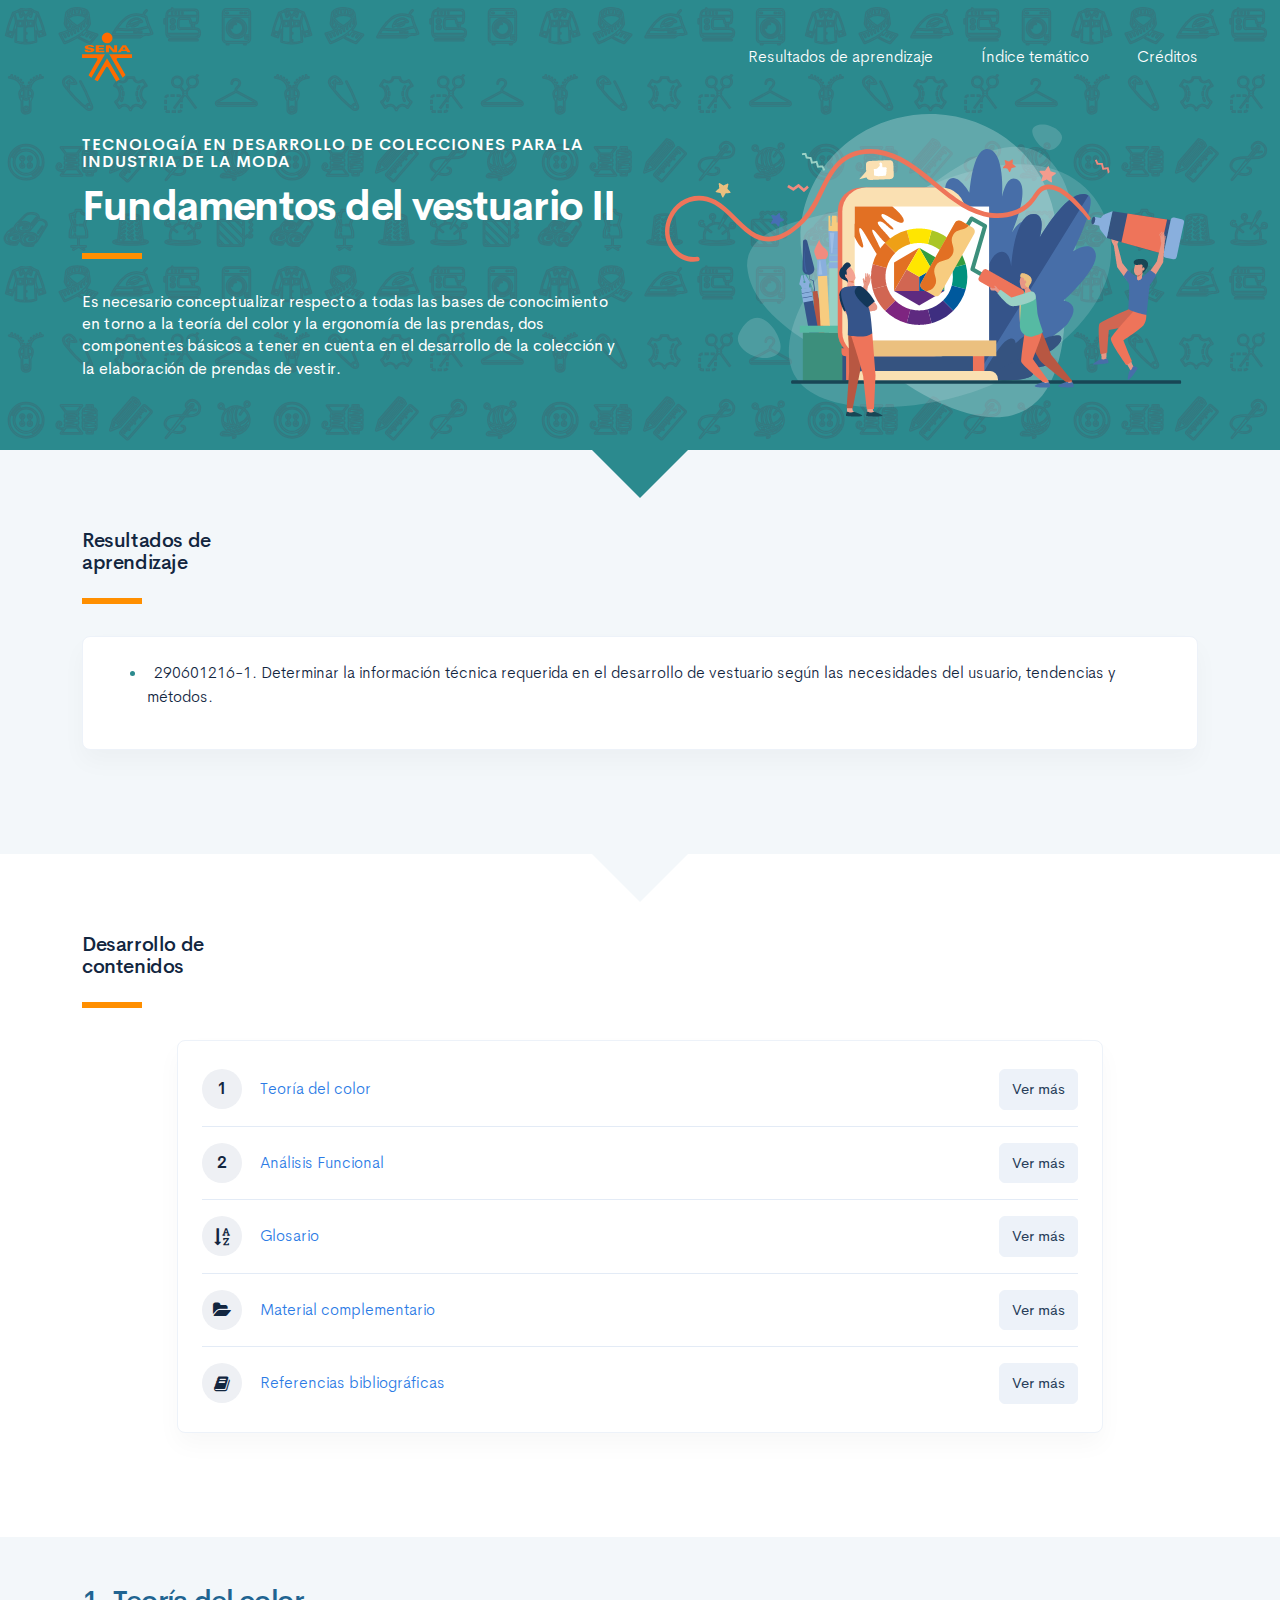
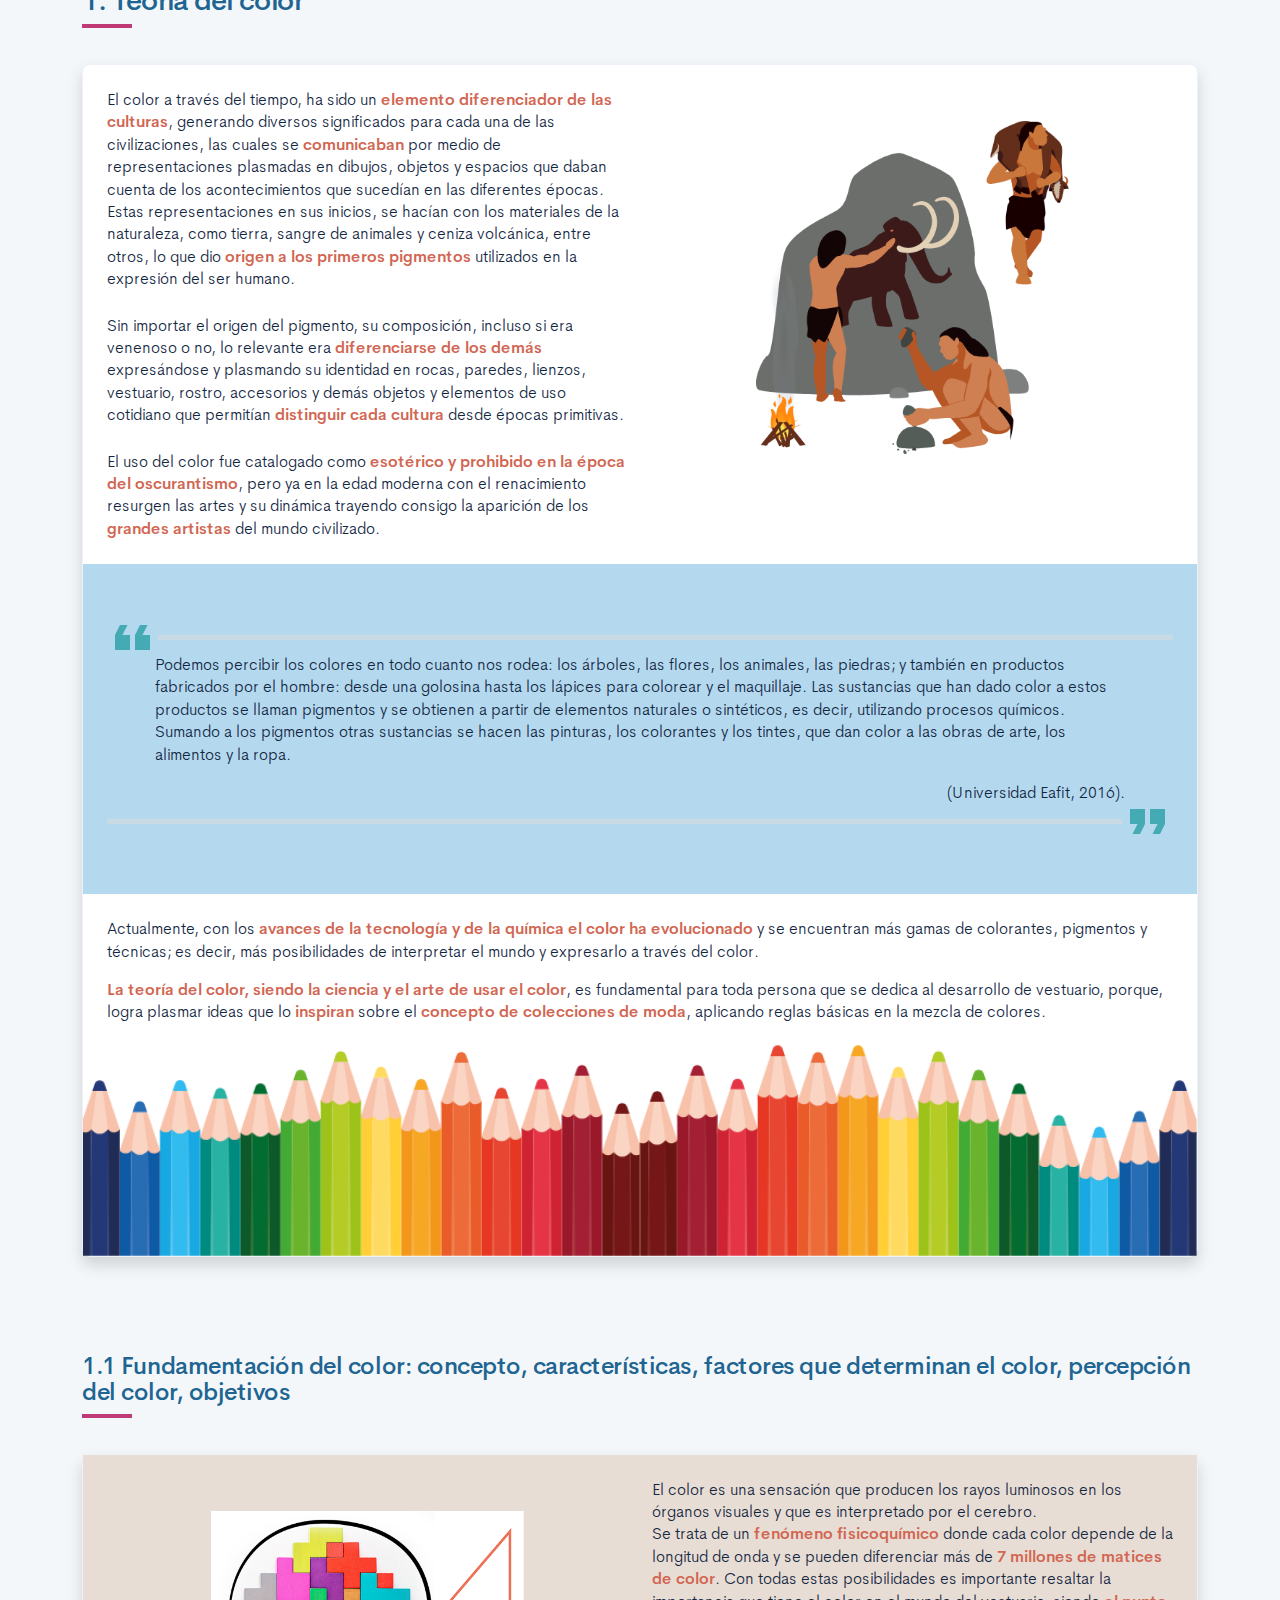
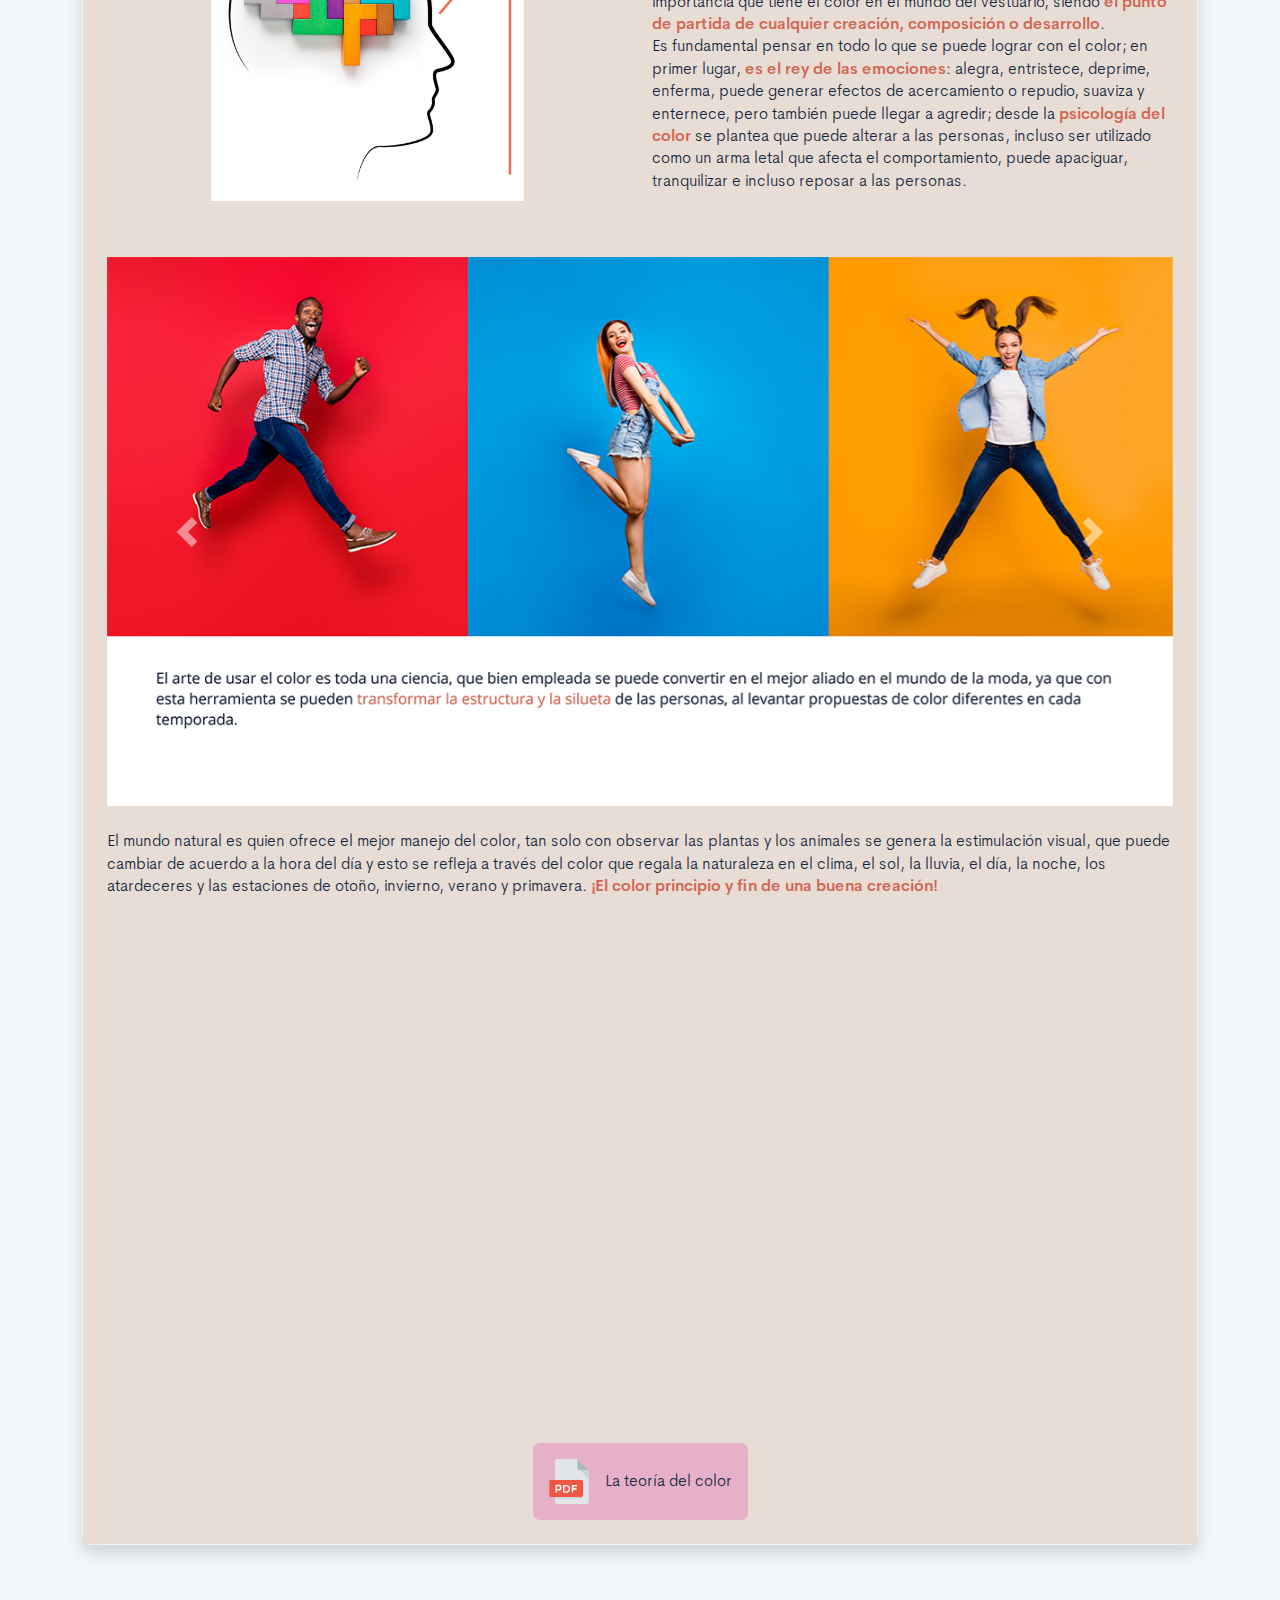
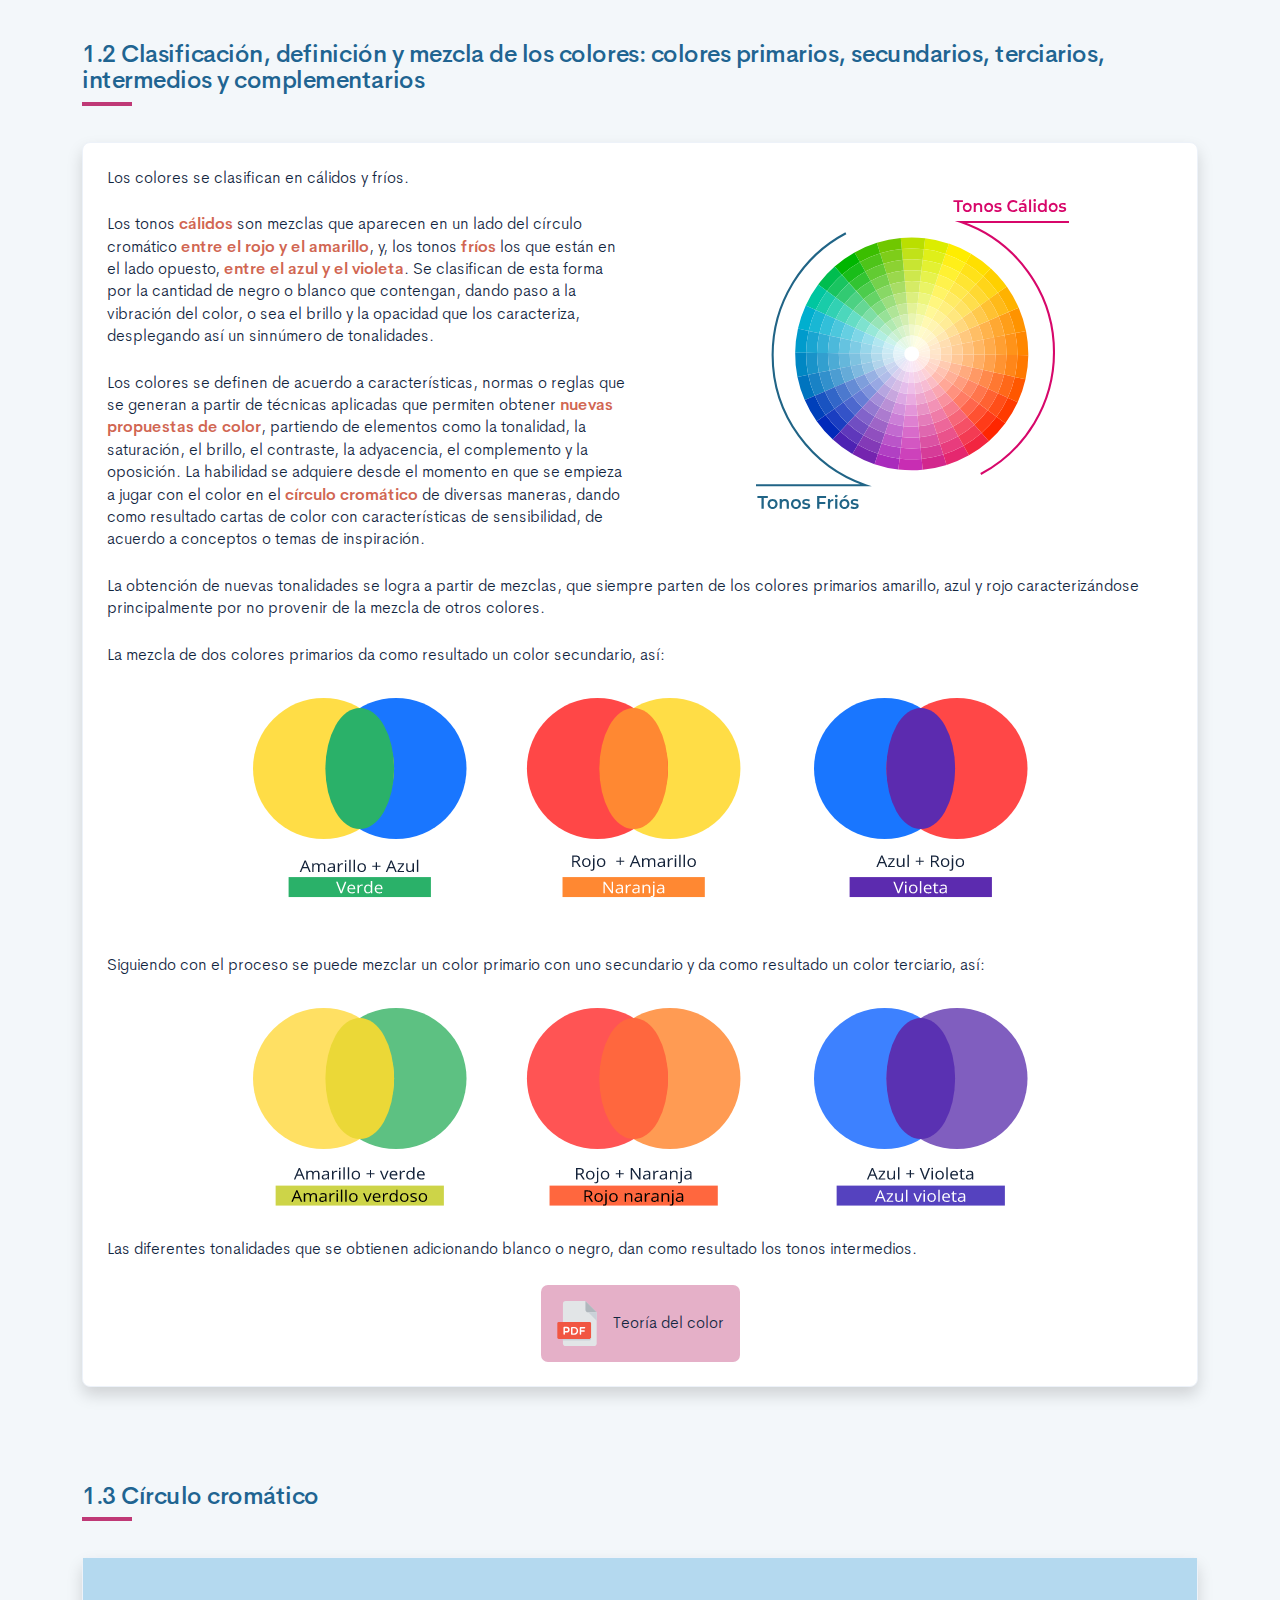
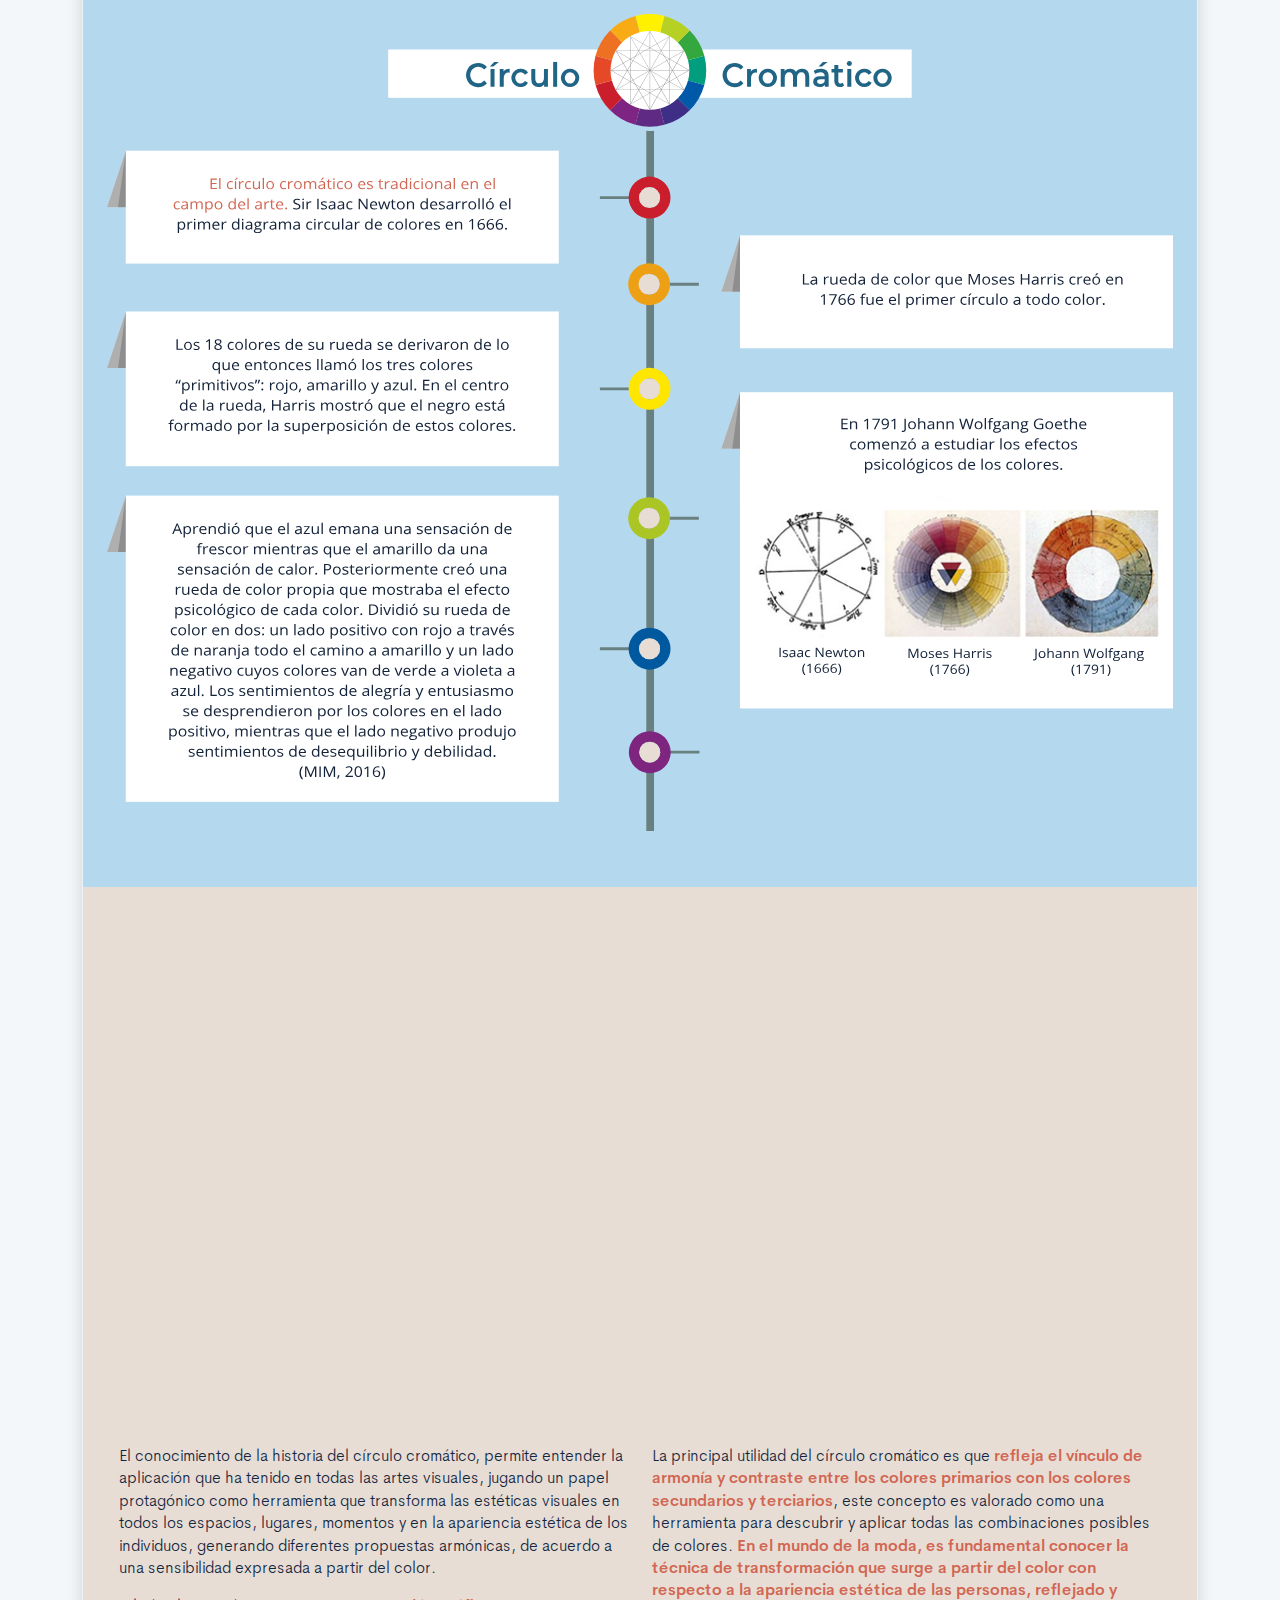
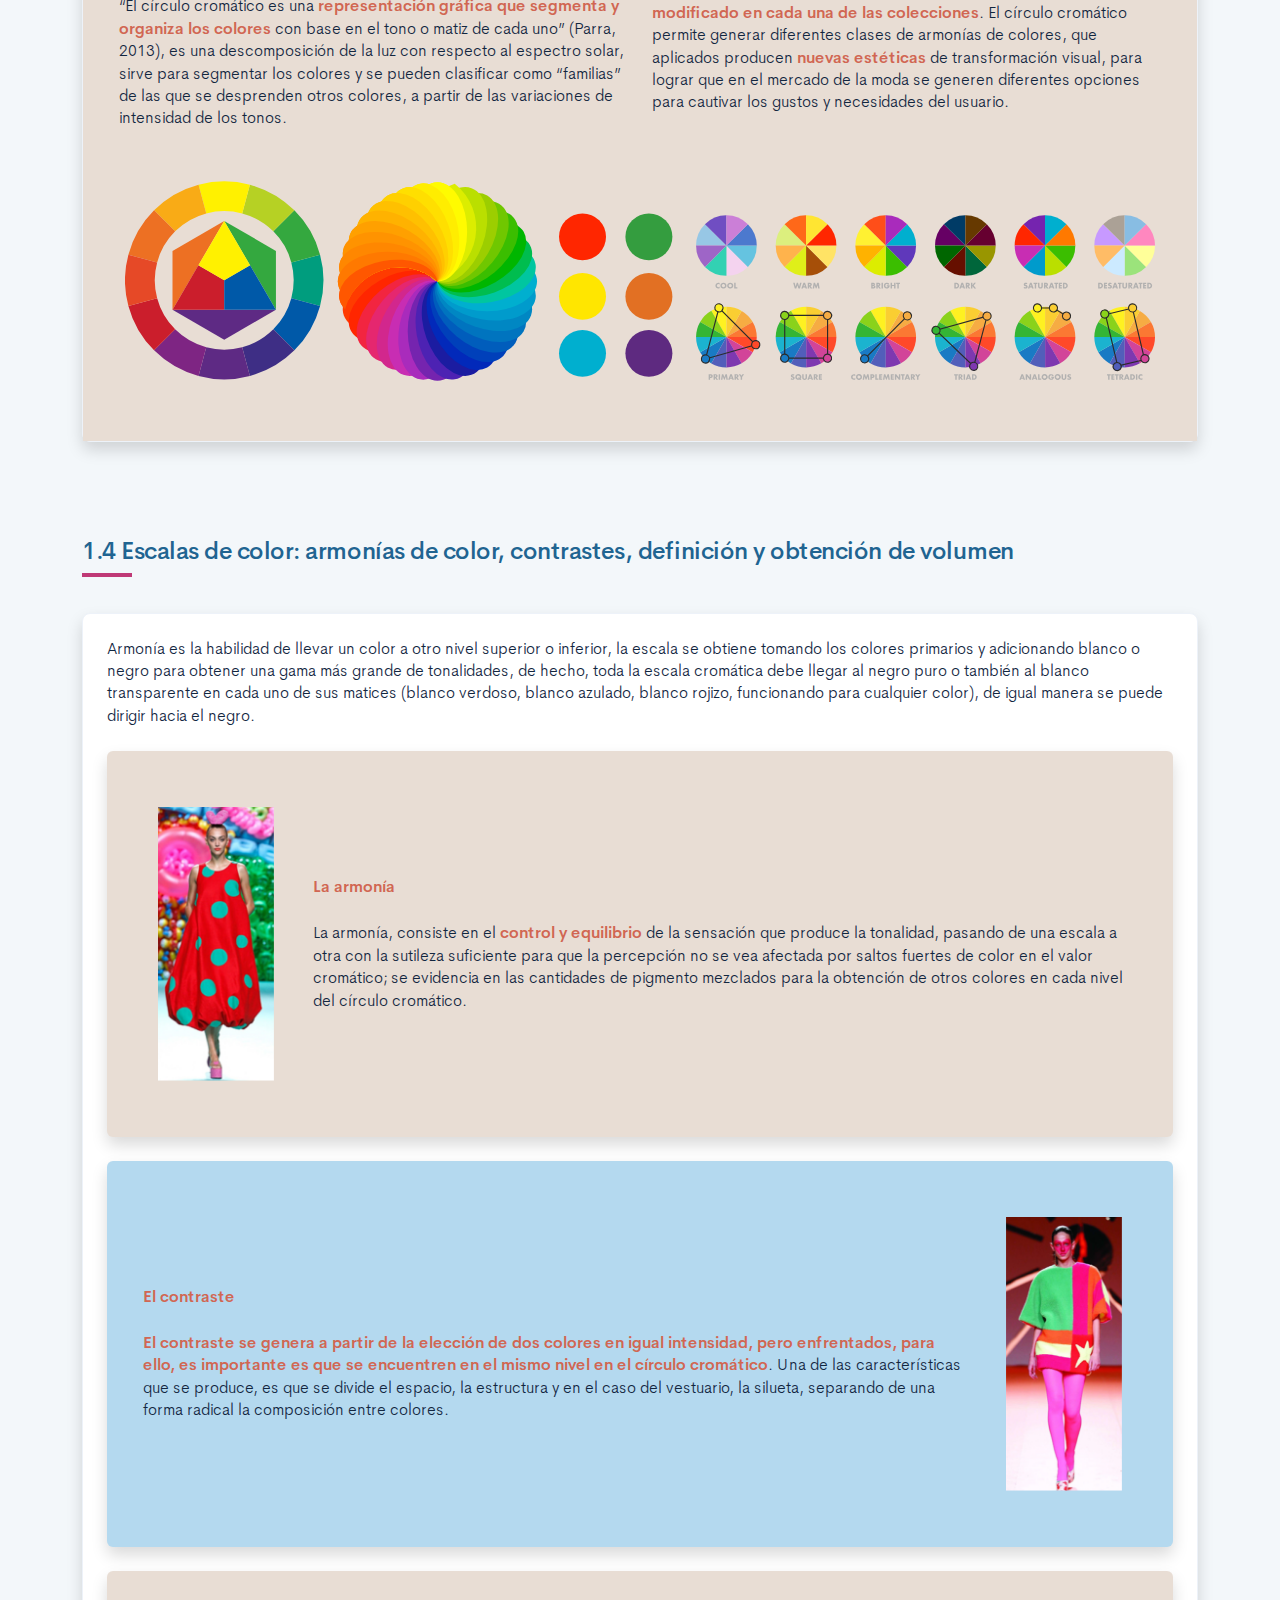
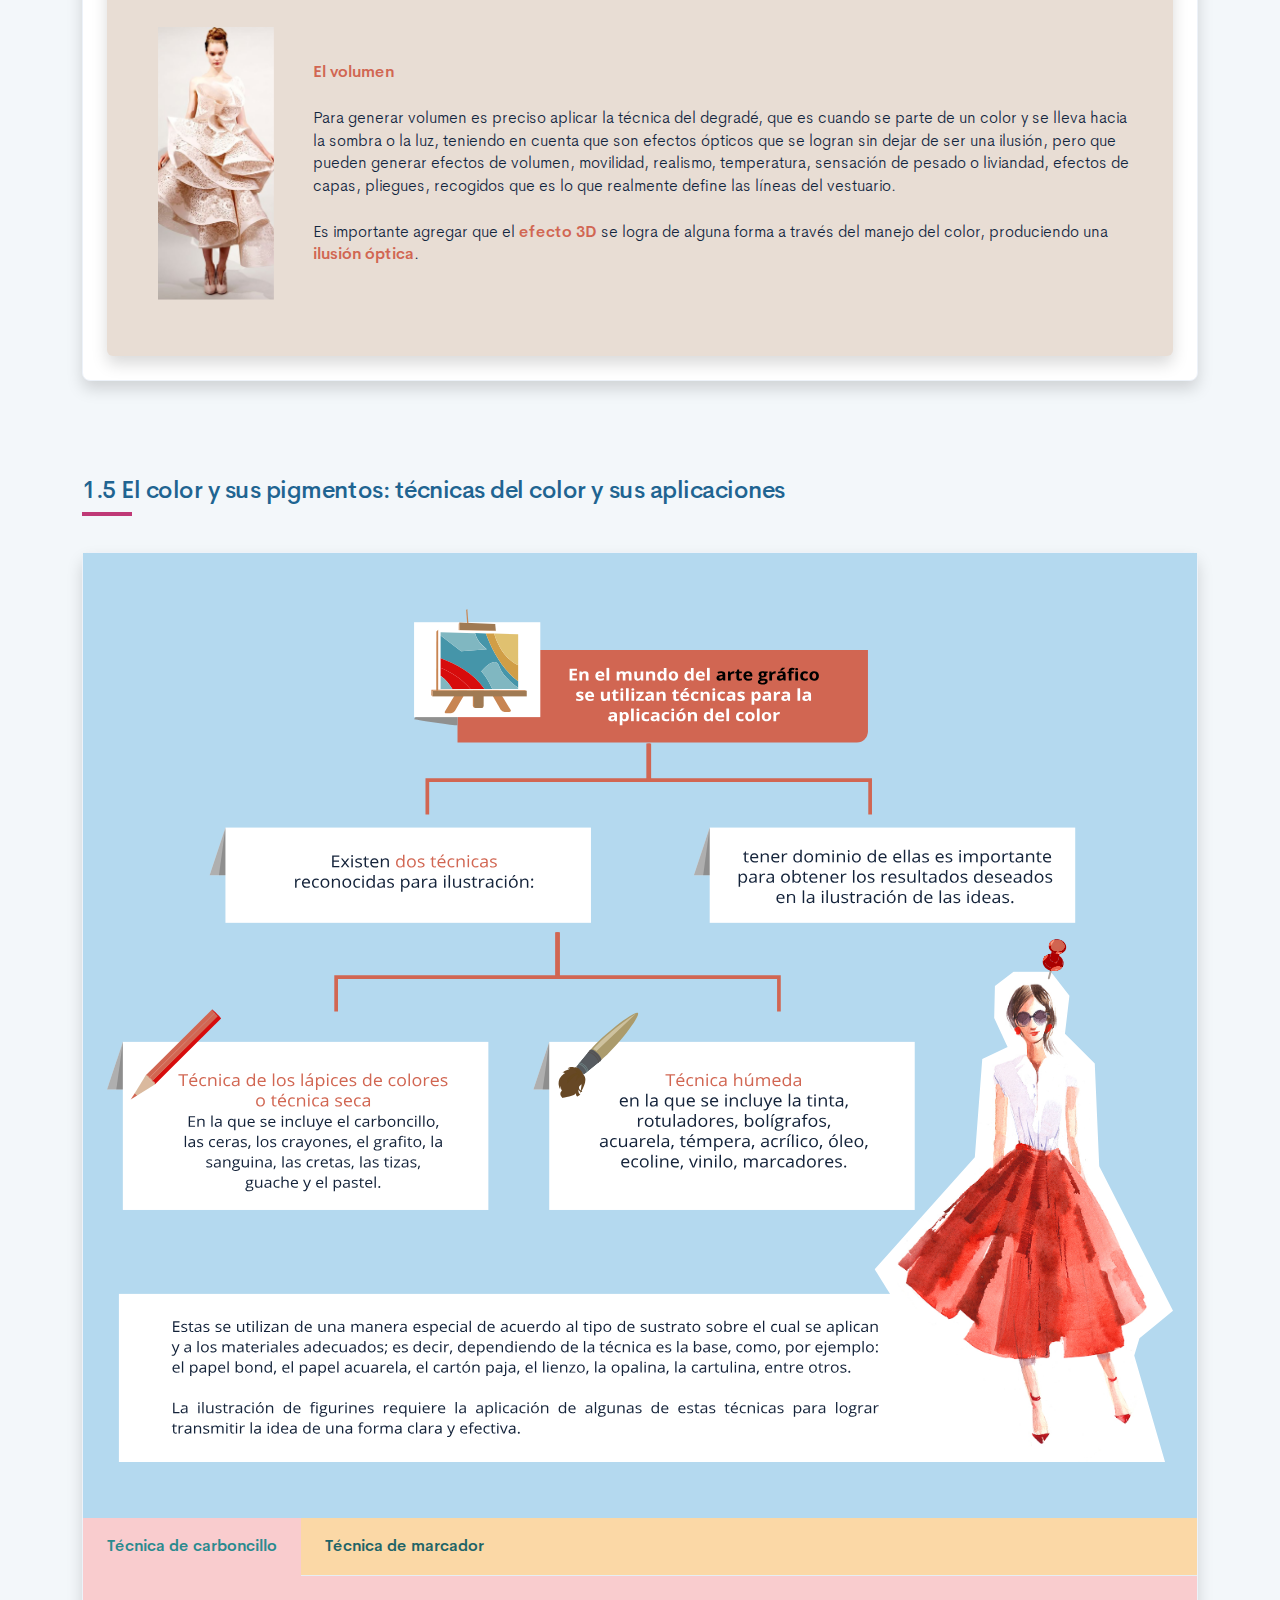
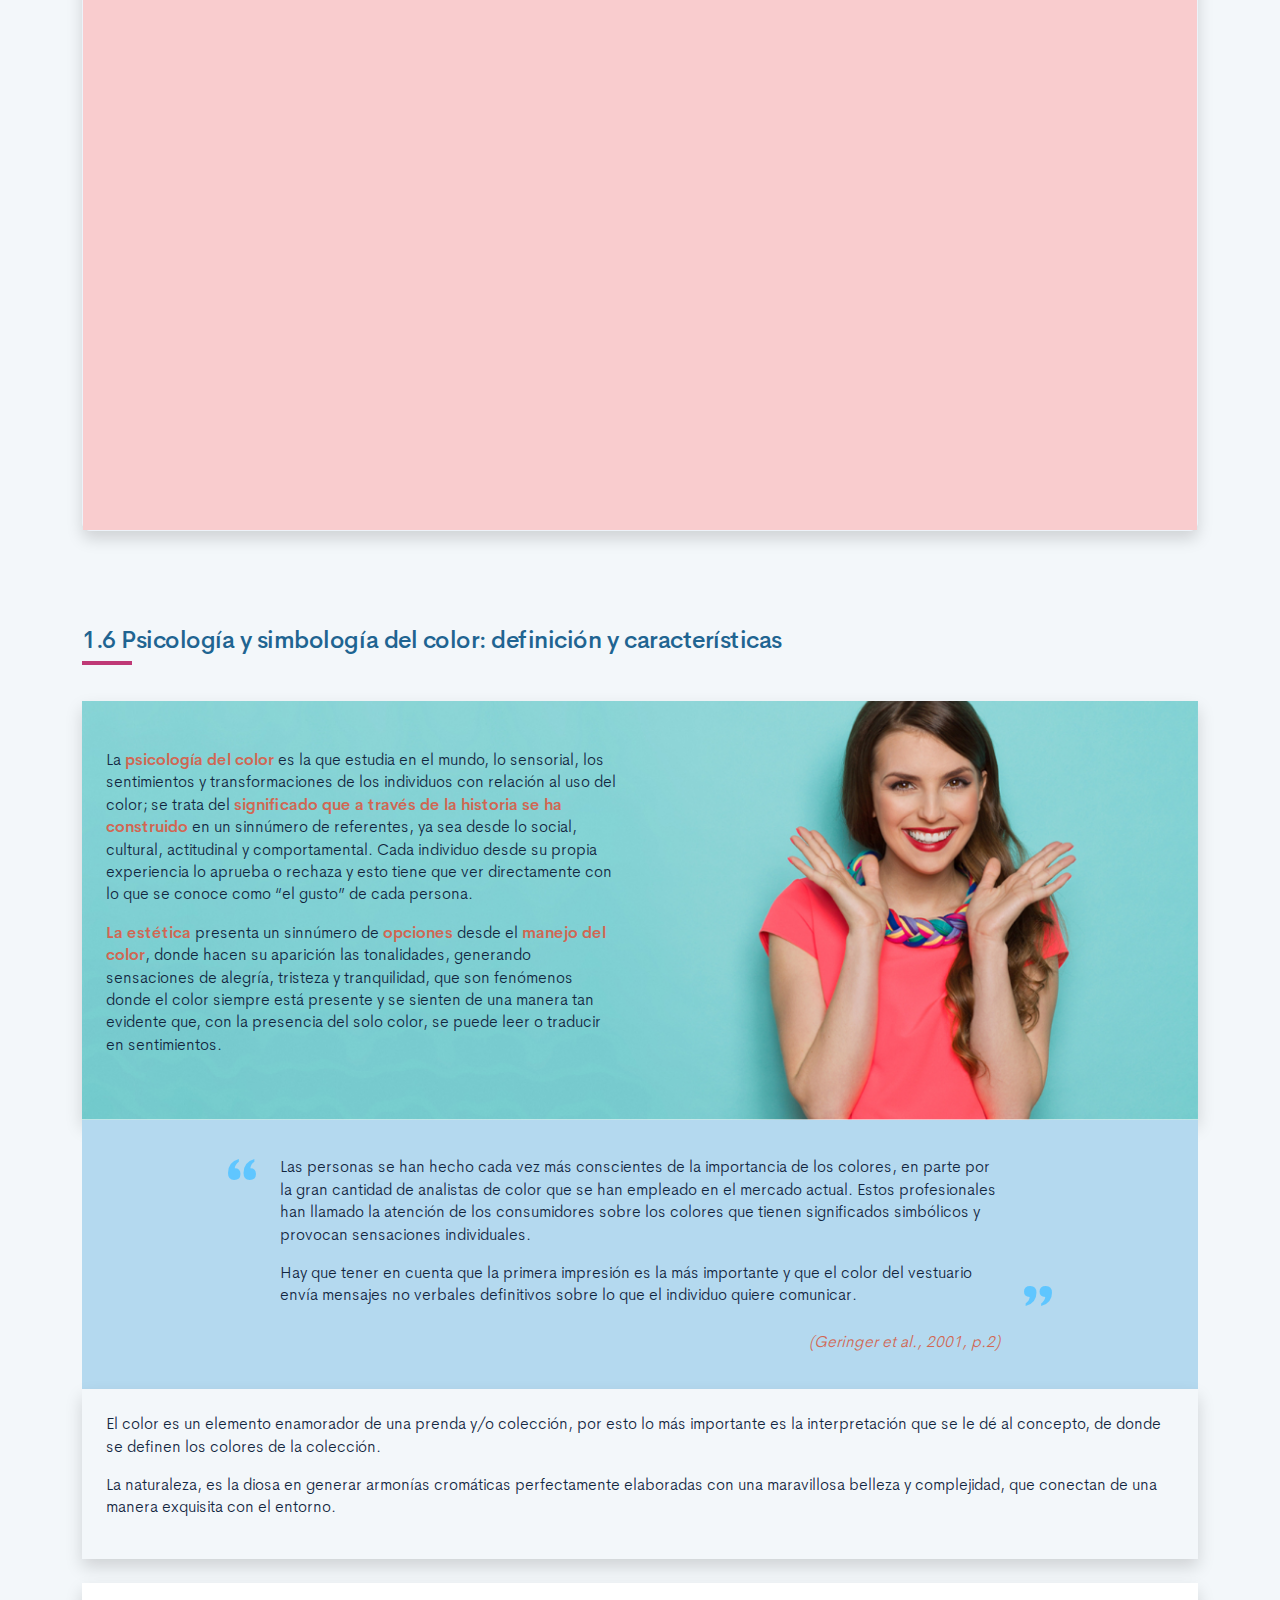
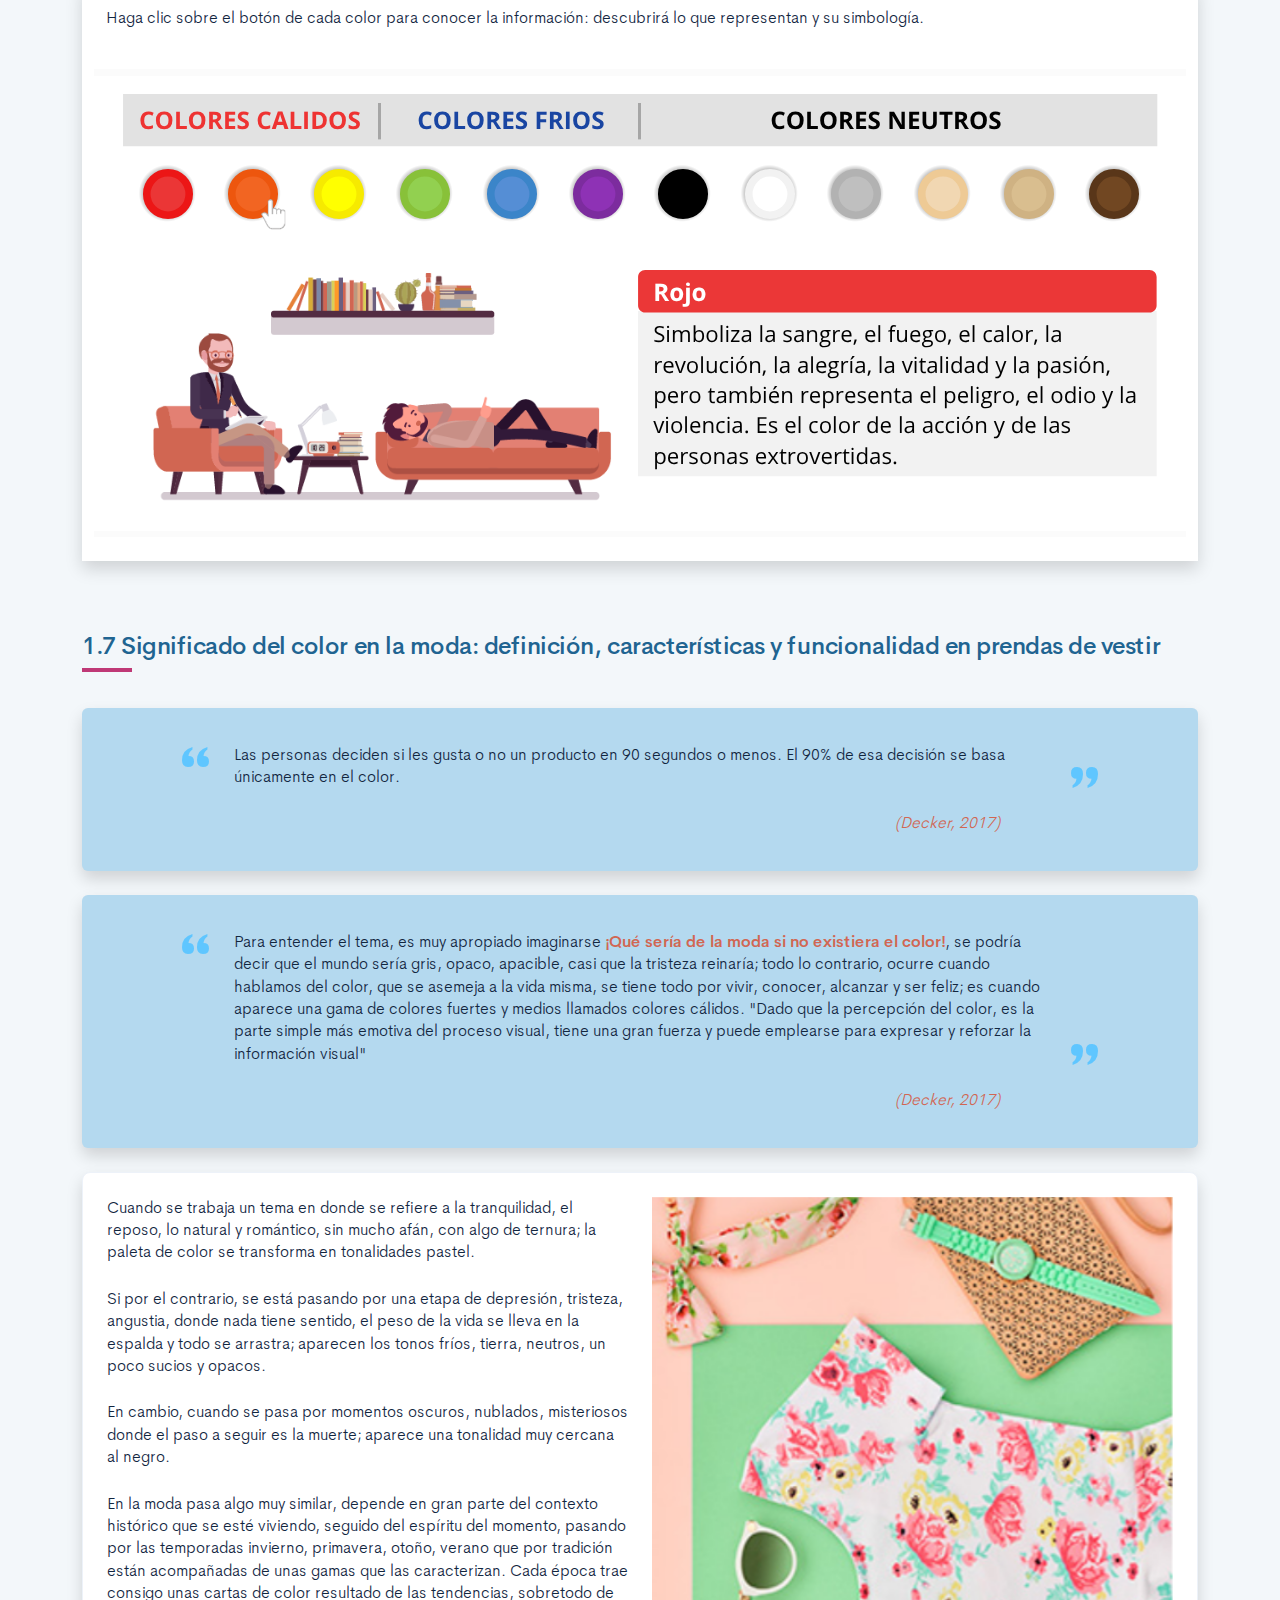
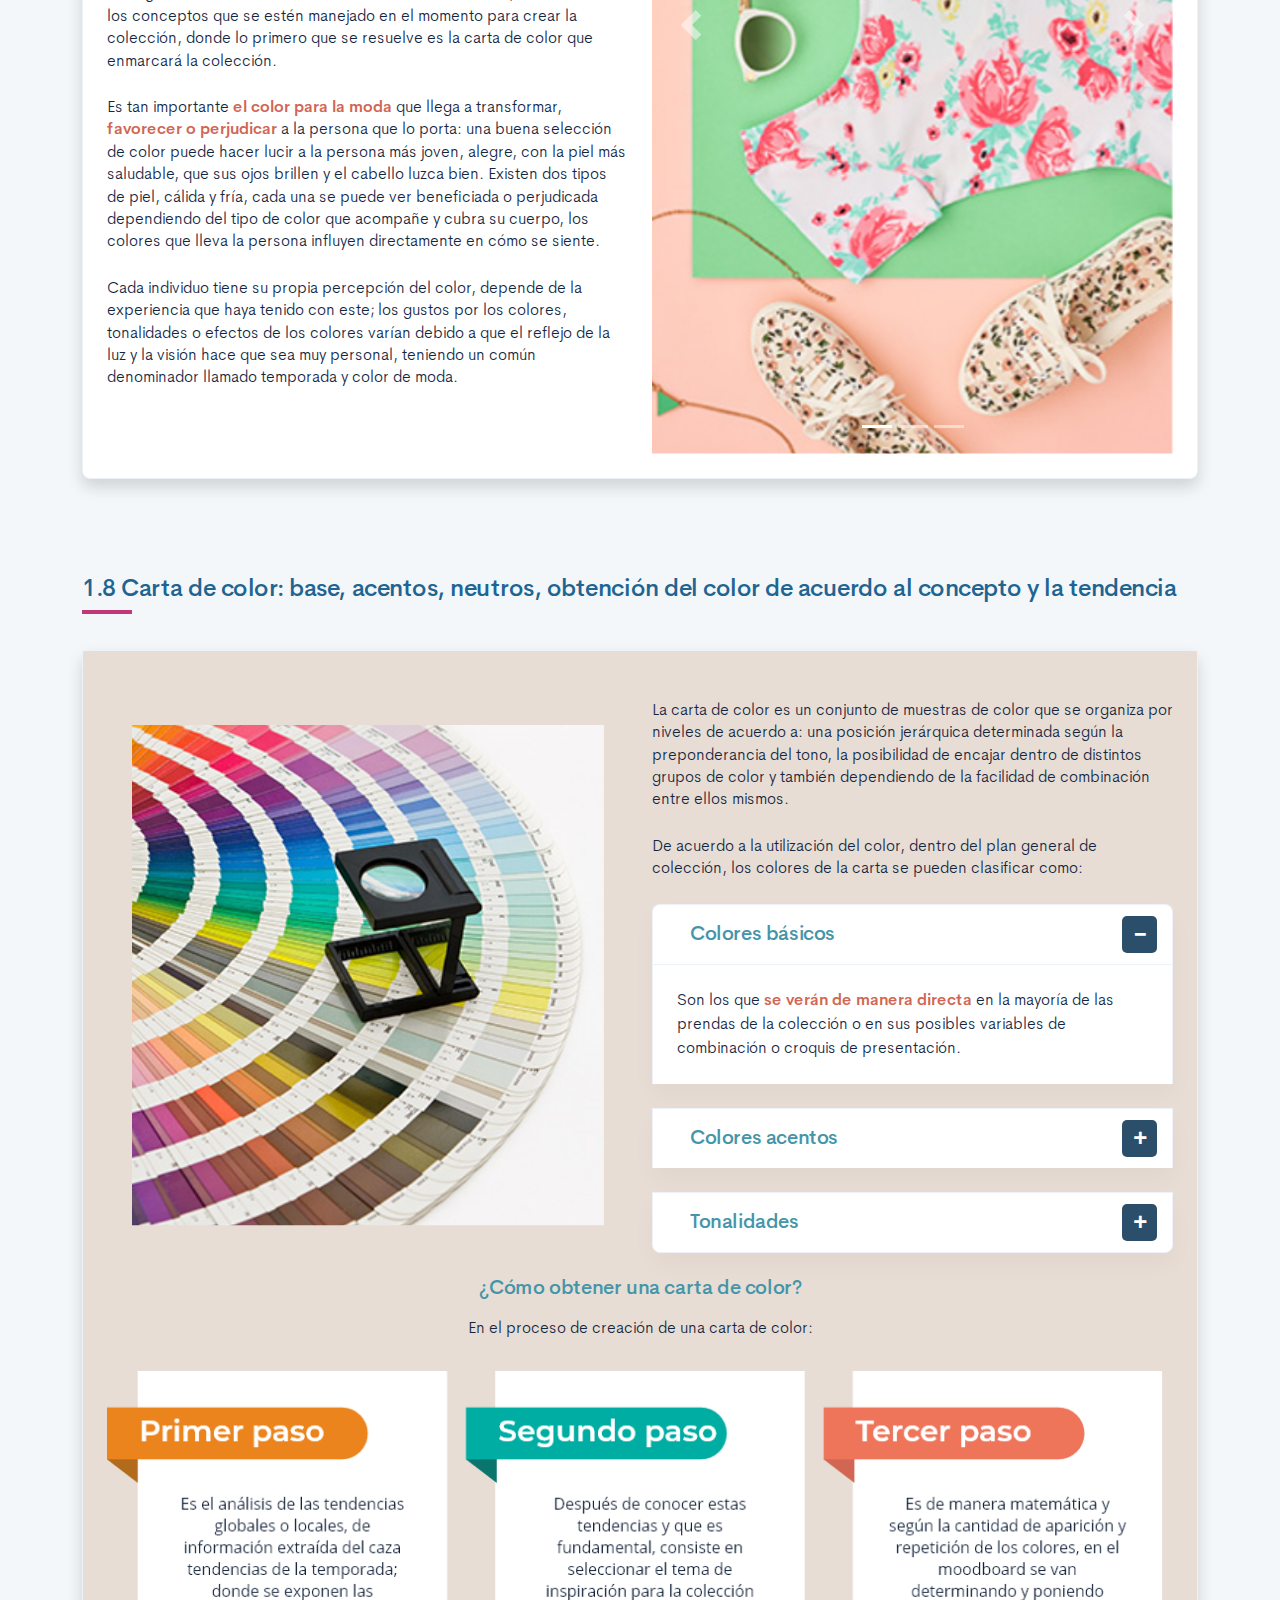
==== commit ee45befe: "Actualización anclas por error en Territorium no enlaza correctamente." ====
--- a/public/material.html
+++ b/public/material.html
@@ -196,7 +196,7 @@
                                     <p>El mundo natural es quien ofrece el mejor manejo del color, tan solo con observar las plantas y los animales se genera la estimulación visual, que puede cambiar de acuerdo a la hora del día y esto se refleja a través del color que regala la naturaleza en el clima, el sol, la lluvia, el día, la noche, los atardeceres y las estaciones de otoño, invierno, verano y primavera. <b class="txt-color1">¡El color principio y fin de una buena creación!</b></p>
                                 </div>
                                 <div class="col-10 mt-4">
-                                    <div class="embed-responsive embed-responsive-16by9"><iframe class="embed-responsive-item" width="560" height="315" src="media/documentos/Anexo_1_Mas_alla_de_los_sueños.mp4" frameborder="0" allow="accelerometer; encrypted-media; gyroscope; picture-in-picture" allowfullscreen=""></iframe></div>
+                                    <div class="embed-responsive embed-responsive-16by9"><iframe class="embed-responsive-item" width="560" height="315" src="https://www.youtube.com/embed/Pn6nZjHced4" frameborder="0" allow="accelerometer; encrypted-media; gyroscope; picture-in-picture" allowfullscreen=""></iframe></div>
                                 </div>
                                 <section class="mt-4">
                                     <div class="row justify-content-center">
@@ -321,14 +321,14 @@
                                         <div class="tab-pane fade show active" id="nav-05" role="tabpanel" aria-labelledby="nav-05-tab">
                                             <div class="row justify-content-center">
                                                 <div class="col-10">
-                                                    <div class="embed-responsive embed-responsive-16by9"><iframe class="embed-responsive-item" width="560" height="315" src="media/documentos/Anexo_5_Tecnica_carboncillo.mp4" frameborder="0" allow="accelerometer; encrypted-media; gyroscope; picture-in-picture" allowfullscreen=""></iframe></div>
+                                                    <div class="embed-responsive embed-responsive-16by9"><iframe class="embed-responsive-item" width="560" height="315" src="https://www.youtube.com/embed/Qy1oNeUIGco" frameborder="0" allow="accelerometer; encrypted-media; gyroscope; picture-in-picture" allowfullscreen=""></iframe></div>
                                                 </div>
                                             </div>
                                         </div>
                                         <div class="tab-pane fade" id="nav-06" role="tabpanel" aria-labelledby="nav-06-tab">
                                             <div class="row justify-content-center">
                                                 <div class="col-10">
-                                                    <div class="embed-responsive embed-responsive-16by9"><iframe class="embed-responsive-item" width="560" height="315" src="media/documentos/Anexo_6_Marcador.mp4" frameborder="0" allow="accelerometer; encrypted-media; gyroscope; picture-in-picture" allowfullscreen=""></iframe></div>
+                                                    <div class="embed-responsive embed-responsive-16by9"><iframe class="embed-responsive-item" width="560" height="315" src="https://www.youtube.com/embed/N2ARX7KAXg8" frameborder="0" allow="accelerometer; encrypted-media; gyroscope; picture-in-picture" allowfullscreen=""></iframe></div>
                                                 </div>
                                             </div>
                                         </div>
@@ -1284,7 +1284,7 @@
                 <div class="row">
                     <div class="col-12 col-md-5">
                         <h3 class="footer-subtitulo mb-4">ECOSISTEMA DE RECURSOS EDUCATIVOS DIGITALES </h3>
-                        <p class="footer-texto mb-2"><strong>Ingry Dayanna Bonilla Monzón</strong><br /> <span class="text-small">Líder del equipo</span></p>
+                        <p class="footer-texto mb-2"><strong>Maria Camila Garcia Santamaria</strong><br /> <span class="text-small">Líder del equipo</span></p>
                     </div>
                 </div>
                 <div class="row mt-5">
@@ -1292,14 +1292,20 @@
                         <h4 class="footer-subtitulo-2 mt-0">
                             <div class="fa fa-caret-right mr-2"></div>Contenido Instruccional
                         </h4>
-                        <p class="footer-texto mb-2"><strong>Gloria Matilde Lee Mejía </strong><br /> <span class="text-small">Responsable del equipo</span></p>
-                        <p class="footer-texto"><span class="text-small text-uppercase">Centro de Comercio y Servicios</span><br><span class="text-small">Regional Tolima</span></p>
-                        <p class="footer-texto mb-2"><strong>Rafael Nelftalí Lizcano Reyes</strong><br /> <span class="text-small">Asesor pedagógico<br /></span></p>
-                        <p class="footer-texto"><span class="text-small text-uppercase">Centro industrial del diseño y la manufactura </span><br><span class="text-small">Regional Santander</span></p>
-                        <p class="footer-texto mb-2"><strong>Maryuri Agudelo Franco</strong><br /><span class="text-small">Diseñadora Instruccional<br /></span></p>
-                        <p class="footer-texto mb-2"><strong>Jesús Libardo Acero Cruz</strong><br /><span class="text-small">Diseñador Instruccional<br /></span></p>
-                        <p class="footer-texto"><span class="text-small text-uppercase">Centro de diseño y metrología</span><br><span class="text-small">Regional Distrito Capital</span></p>
-                        <p class="footer-texto mb-2"><strong>Julieth Paola Vital López </strong><br /><span class="text-small">Evaluador instruccional<br /></span><span class="text-small">Revisora de estilo<br /></span></p>
+                        <p class="footer-texto mb-2"><strong>Rafael Neftalí Lizcano Reyes </strong><br /> <span class="text-small">Responsable del equipo</span></p>
+                        <p class="footer-texto"><span class="text-small text-uppercase">Centro industrial del diseño y la manufactura</span><br><span class="text-small">Regional Santander</span></p>
+                        <p class="footer-texto mb-2"><strong>Tania Yaneth Ramírez Benítez</strong><br /> <span class="text-small">Soporte organizacional<br /></span></p>
+                        <p class="footer-texto"><span class="text-small text-uppercase">Centro de comercio y servicios </span><br><span class="text-small">Regional Tolima</span></p>
+                        <p class="footer-texto mb-2"><strong>Marisol Osorio Beltrán</strong><br /><span class="text-small">Líder Sennova<br /></span></p>
+                        <p class="footer-texto mb-2"><strong>María Luisa Yépez</strong><br /><span class="text-small">Instructora<br /></span></p>
+                        <p class="footer-texto mb-2"><strong>Fabio Andrés Gaviria Londoño</strong><br /><span class="text-small">Instructor<br /></span></p>
+                        <p class="footer-texto mb-2"><strong>Luis Alfonso Hincapié Echeverri</strong><br /><span class="text-small">Instructor<br /></span></p>
+                        <p class="footer-texto mb-2"><strong>Idian Fernando López Agudelo</strong><br /><span class="text-small">Instructor<br /></span></p>
+                        <p class="footer-texto mb-2"><strong>Ruth Elena Morales Ríos</strong><br /><span class="text-small">Instructora<br /></span></p>
+                        <p class="footer-texto"><span class="text-small text-uppercase">Centro de Formación en Diseño, Confección y Moda</span><br><span class="text-small">Regional Antioquia</span></p>
+                        <p class="footer-texto mb-2"><strong>Liliana Victoria Morales Gualdrón </strong><br /><span class="text-small">Diseñadora instruccional<br /></span></p>
+                        <p class="footer-texto mb-2"><strong>Andrés Felipe Velandia Espitia </strong><br /><span class="text-small">Evaluador instruccional<br /></span></p>
+                        <p class="footer-texto mb-2"><strong>Julieth Paola Vital López </strong><br /><span class="text-small">Revisora de estilo<br /></span></p>
                         <p class="footer-texto"><span class="text-small text-uppercase">Centro para la Industria y la Comunicación Gráfica</span><br><span class="text-small">Regional Distrito Capital</span></p>
                     </div>
                     <div class="col-12 col-md-5">
@@ -1307,21 +1313,20 @@
                             <div class="fa fa-caret-right mr-2"></div>Diseño y desarrollo de recursos educativos digitales
                         </h4>
                         <p class="footer-texto mb-2"><strong>Francisco José Lizcano Reyes </strong><br /> <span class="text-small">Responsable del equipo<br /></span></p>
-                        <p class="footer-texto mb-2"><strong>Leyson Fabian Castaño Perez</strong><br /> <span class="text-small">Integración de recursos y pruebas<br /></span></p>
-                        <p class="footer-texto mb-2"> <strong>Adriana Rincón Avendaño</strong><br />
-                            <strong>Camilo Andrés Villamizar Lizcano</strong><br />
-                            <strong>Carlos Julián Ramírez Benítez</strong><br />
-                            <strong>Yazmin Rocio Figueroa Pacheco</strong><br />
-                            <strong>Yenny patricia Ulloa Villamizar</strong><br /><span class="text-small">Diseño web & producción audiovisual<br /></span></p>
+                        <p class="footer-texto mb-2"><span class="text-small text-uppercase">Centro industrial del diseño y la manufactura </span><br><span class="text-small">Regional Santander</span></p>
+                        <p class="footer-texto mb-2"><strong>Leyson Fabian Castaño Perez</strong><br /> <span class="text-small">Soporte organizacional<br /></span></p>
+                        <p class="footer-texto"><span class="text-small text-uppercase">Centro de comercio y servicios </span><br><span class="text-small">Regional Tolima</span></p>
+                        <p class="footer-texto mb-2"> <strong>Camilo Andrés Villamizar Lizcano</strong><br />
+                            <strong>Luis Gabriel Urueta Alvarez</strong><br />
+                            <strong>Maria Camila Ovalle Ospina </strong><br /><span class="text-small">Diseño web & producción audiovisual<br /></span></p>
                         <p class="footer-texto mb-2"><strong>Edgar Mauricio Cortes</strong><br />
                             <strong>Jhon Jairo Urueta Alvarez</strong><br /><span class="text-small">Desarrollo Front-End<br /></span></p>
                         <p class="footer-texto mb-2"><span class="text-small text-uppercase">Centro industrial del diseño y la manufactura </span><br><span class="text-small">Regional Santander</span></p>
                         <h4 class="footer-subtitulo-2 mt-4">
                             <div class="fa fa-caret-right mr-2"></div>Gestores de repositorio
                         </h4>
-                        <p class="footer-texto"> <strong>Brayan Steven Pinto Diaz</strong><br />
-                            <strong>Edilson Laverde Molina</strong><br />
-                            <strong>Ricardo Alfonso Gonzalez Vargas</strong><br /><span class="text-small">Validación de recursos<br /></span></p>
+                        <p class="footer-texto"> <strong>Luis Fernando Amórtegui García</strong><br />
+                            <strong>Edwin Mauricio Lamprea Hernández</strong><br /><span class="text-small">Validación de recursos<br /></span></p>
                         <p class="footer-texto"><span class="text-small text-uppercase">CENTRO DE COMERCIO Y SERVICIOS</span><br><span class="text-small">Regional Tolima</span></p>
                     </div>
                     <div class="col-12 col-md-2">
